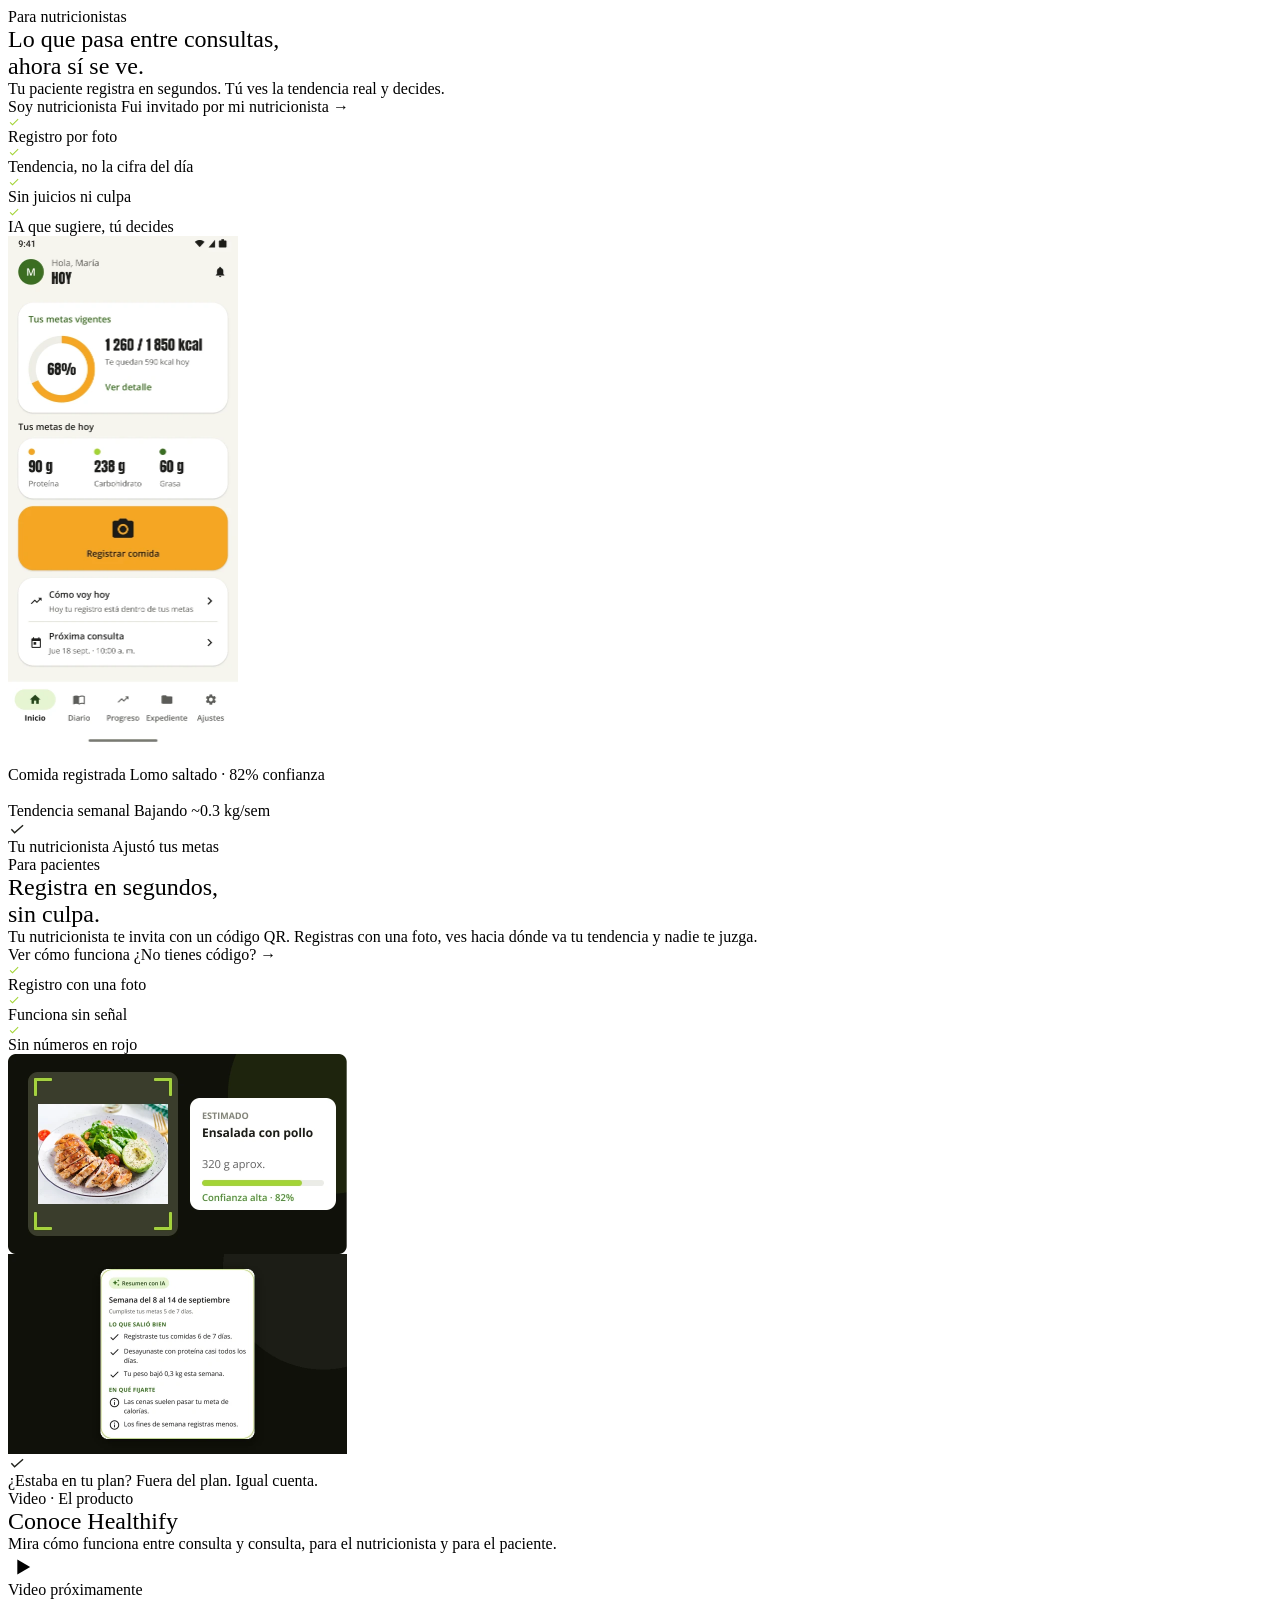
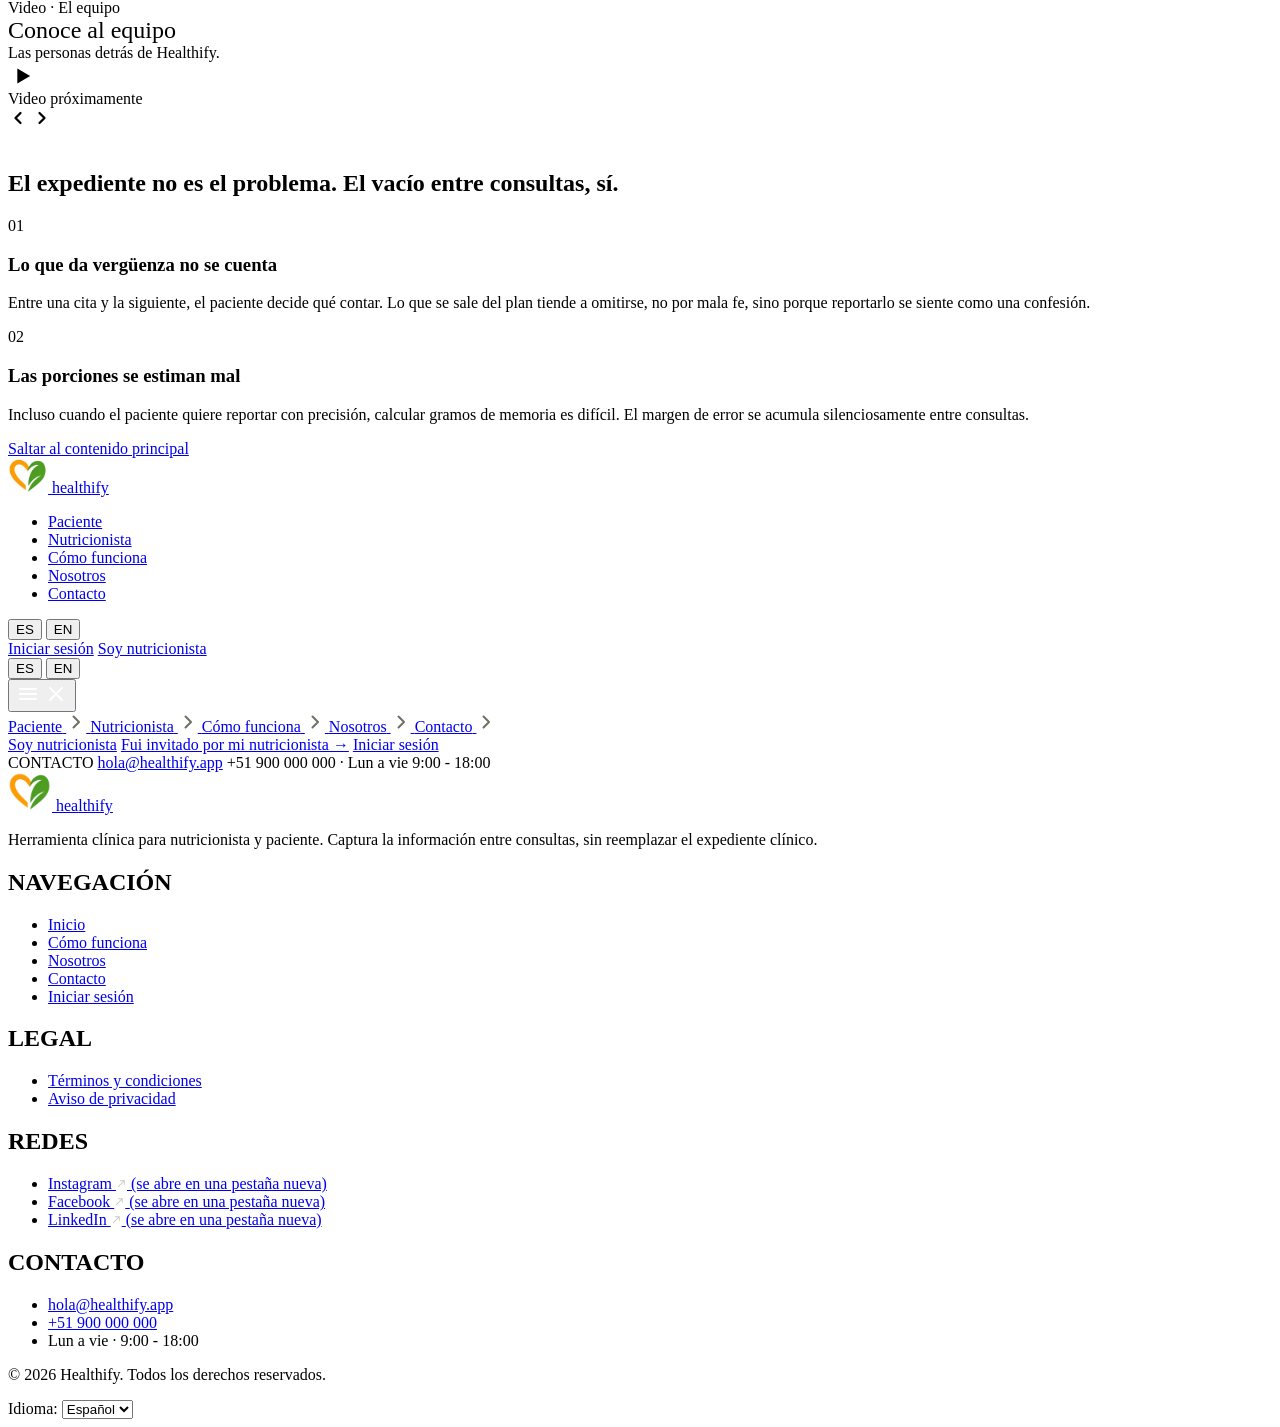
==== index.html @ 993b334b "Merge branch 'develop' into feature/home-hero-problem" ====
<section class="hero snap-section" data-carousel aria-roledescription="carousel" aria-label="Destacados" data-i18n-aria="hero_carousel_aria">
      <div class="hero__viewport">
        <div class="hero__track" aria-live="off">

        <div class="hero__slide is-active" role="group" aria-roledescription="slide" aria-label="1 / 4" data-i18n-aria="hero_slide1_aria">
          <div class="container hero__inner">

            <div class="hero__content">
              <span class="tag-pill" data-i18n="hero_tag">Para nutricionistas</span>
              <h1 class="hero__title" id="hero-title" data-i18n="hero_title" data-i18n-html>Lo que pasa entre consultas,<br class="br-lg"> ahora <span class="text-lime">sí se ve.</span></h1>
              <p class="hero__subtitle" data-i18n="hero_subtitle">Tu paciente registra en segundos. Tú ves la tendencia real y decides.</p>

              <div class="hero__actions">
                <a class="btn btn--primary btn--wide" href="contact.html?rol=nutricionista#formulario" data-i18n="nav_cta">Soy nutricionista</a>
                <a class="btn btn--text-light" href="#paciente" data-hero-go="1" data-i18n="nav_invited">Fui invitado por mi nutricionista →</a>
              </div>

              <ul class="hero__benefits" role="list">
                <li class="benefit">
                  <span class="benefit__icon"><img src="assets/icons/check.svg" alt="" width="12" height="12" /></span>
                  <span data-i18n="hero_benefit1">Registro por foto</span>
                </li>
                <li class="benefit">
                  <span class="benefit__icon"><img src="assets/icons/check.svg" alt="" width="12" height="12" /></span>
                  <span data-i18n="hero_benefit2">Tendencia, no la cifra del día</span>
                </li>
                <li class="benefit">
                  <span class="benefit__icon"><img src="assets/icons/check.svg" alt="" width="12" height="12" /></span>
                  <span data-i18n="hero_benefit3">Sin juicios ni culpa</span>
                </li>
                <li class="benefit">
                  <span class="benefit__icon"><img src="assets/icons/check.svg" alt="" width="12" height="12" /></span>
                  <span data-i18n="hero_benefit4">IA que sugiere, tú decides</span>
                </li>
              </ul>
            </div>

            <div class="hero__visual">
              <span class="circle hero__circle--lg" aria-hidden="true"></span>
              <span class="circle hero__circle--sm" aria-hidden="true"></span>

              <div class="phone">
                <img class="phone__screen" src="assets/images/hero-phone-screen.webp?v=2" width="230" height="512"
                     alt="Pantalla de inicio de la app Healthify con las metas del día, los macronutrientes, el botón para registrar comidas y la próxima consulta"
                     data-i18n-alt="hero_phone_alt" fetchpriority="high" />
              </div>

              <div class="float-card-slot float-card-slot--meal">
                <div class="float-card">
                  <span class="float-card__icon float-card__icon--green"><img src="assets/icons/camera.svg" alt="" width="18" height="18" /></span>
                  <span class="float-card__text">
                    <span class="float-card__label" data-i18n="hero_card1_label">Comida registrada</span>
                    <span class="float-card__value" data-i18n="hero_card1_value">Lomo saltado · 82% confianza</span>
                  </span>
                </div>
              </div>

              <div class="float-card-slot float-card-slot--trend">
                <div class="float-card">
                  <span class="float-card__icon float-card__icon--orange"><img src="assets/icons/trend.svg" alt="" width="18" height="18" /></span>
                  <span class="float-card__text">
                    <span class="float-card__label" data-i18n="hero_card2_label">Tendencia semanal</span>
                    <span class="float-card__value" data-i18n="hero_card2_value">Bajando ~0.3 kg/sem</span>
                  </span>
                </div>
              </div>

              <div class="float-card-slot float-card-slot--nutri">
                <div class="float-card">
                  <span class="float-card__icon float-card__icon--lime"><img src="assets/icons/check-dark.svg" alt="" width="18" height="18" /></span>
                  <span class="float-card__text">
                    <span class="float-card__label" data-i18n="hero_card3_label">Tu nutricionista</span>
                    <span class="float-card__value" data-i18n="hero_card3_value">Ajustó tus metas</span>
                  </span>
                </div>
              </div>
            </div>
          </div>
        </div>

        <div class="hero__slide" role="group" aria-roledescription="slide" aria-label="2 / 4" data-i18n-aria="hero_slide2_aria">
          <div class="container hero__inner">
            <div class="hero__content">
              <span class="tag-pill" data-i18n="hero2_tag">Para pacientes</span>
              <h2 class="hero__title" data-i18n="hero2_title" data-i18n-html>Registra en segundos,<br class="br-lg"> <span class="text-lime">sin culpa.</span></h2>
              <p class="hero__subtitle" data-i18n="hero2_subtitle">Tu nutricionista te invita con un código QR. Registras con una foto, ves hacia dónde va tu tendencia y nadie te juzga.</p>
              <div class="hero__actions">
                <a class="btn btn--primary btn--wide" href="#paciente" data-i18n="hero2_cta">Ver cómo funciona</a>
                <a class="btn btn--text-light" href="contact.html?rol=paciente#formulario" data-i18n="hero2_link">¿No tienes código? →</a>
              </div>
              <ul class="hero__benefits" role="list">
                <li class="benefit"><span class="benefit__icon"><img src="assets/icons/check.svg" alt="" width="12" height="12" /></span><span data-i18n="hero2_benefit1">Registro con una foto</span></li>
                <li class="benefit"><span class="benefit__icon"><img src="assets/icons/check.svg" alt="" width="12" height="12" /></span><span data-i18n="hero2_benefit2">Funciona sin señal</span></li>
                <li class="benefit"><span class="benefit__icon"><img src="assets/icons/check.svg" alt="" width="12" height="12" /></span><span data-i18n="hero2_benefit3">Sin números en rojo</span></li>
              </ul>
            </div>

            <div class="hero__visual hero__visual--patient" aria-hidden="true">
              <span class="circle hero__circle--lg"></span>
              <span class="circle hero__circle--sm hero__circle--lime"></span>
              <img class="hero__shot hero__shot--a" src="assets/images/feature-photo.webp" width="339" height="200" alt="" loading="lazy" />
              <img class="hero__shot hero__shot--b" src="assets/images/feature-week.webp" width="339" height="200" alt="" loading="lazy" />
              <div class="float-card-slot float-card-slot--offplan">
                <div class="float-card">
                  <span class="float-card__icon float-card__icon--lime"><img src="assets/icons/check-dark.svg" alt="" width="18" height="18" /></span>
                  <span class="float-card__text">
                    <span class="float-card__label" data-i18n="hero2_card_label">¿Estaba en tu plan?</span>
                    <span class="float-card__value" data-i18n="hero2_card_value">Fuera del plan. Igual cuenta.</span>
                  </span>
                </div>
              </div>
            </div>
          </div>
        </div>

        <div class="hero__slide hero__slide--video" role="group" aria-roledescription="slide" aria-label="3 / 4" data-i18n-aria="hero_slide3_aria">
          <div class="container hero__video-inner">
            <span class="tag-pill" data-i18n="hero3_tag">Video · El producto</span>
            <h2 class="hero__title hero__title--video" data-i18n="hero3_title">Conoce Healthify</h2>
            <p class="hero__subtitle" data-i18n="hero3_sub">Mira cómo funciona entre consulta y consulta, para el nutricionista y para el paciente.</p>
            <div class="hero__video" data-youtube-id="" data-video-title-key="hero3_title">
              <button class="hero__video-play" type="button" disabled>
                <span class="hero__video-icon"><svg viewBox="0 0 24 24" width="28" height="28" aria-hidden="true" focusable="false"><path d="M8 5.5v13l11-6.5z" fill="currentColor"/></svg></span>
                <span class="hero__video-label" data-i18n="video_soon">Video próximamente</span>
              </button>
            </div>
          </div>
        </div>

        <div class="hero__slide hero__slide--video" role="group" aria-roledescription="slide" aria-label="4 / 4" data-i18n-aria="hero_slide4_aria">
          <div class="container hero__video-inner">
            <span class="tag-pill" data-i18n="hero4_tag">Video · El equipo</span>
            <h2 class="hero__title hero__title--video" data-i18n="hero4_title">Conoce al equipo</h2>
            <p class="hero__subtitle" data-i18n="hero4_sub">Las personas detrás de Healthify.</p>
            <div class="hero__video" data-youtube-id="" data-video-title-key="hero4_title">
              <button class="hero__video-play" type="button" disabled>
                <span class="hero__video-icon"><svg viewBox="0 0 24 24" width="28" height="28" aria-hidden="true" focusable="false"><path d="M8 5.5v13l11-6.5z" fill="currentColor"/></svg></span>
                <span class="hero__video-label" data-i18n="video_soon">Video próximamente</span>
              </button>
            </div>
          </div>
        </div>

        </div>
      </div>

      <button class="hero__arrow hero__arrow--prev" type="button" aria-label="Diapositiva anterior" data-i18n-aria="hero_prev"><svg viewBox="0 0 16 16" width="20" height="20" aria-hidden="true" focusable="false"><path d="M10 4L6 8l4 4" fill="none" stroke="currentColor" stroke-width="1.8" stroke-linecap="round" stroke-linejoin="round"/></svg></button>
      <button class="hero__arrow hero__arrow--next" type="button" aria-label="Diapositiva siguiente" data-i18n-aria="hero_next"><svg viewBox="0 0 16 16" width="20" height="20" aria-hidden="true" focusable="false"><path d="M6 4l4 4-4 4" fill="none" stroke="currentColor" stroke-width="1.8" stroke-linecap="round" stroke-linejoin="round"/></svg></button>

      <div class="hero__dots" role="group" aria-label="Elegir diapositiva" data-i18n-aria="hero_dots_aria">
        <button class="hero__dot is-active" type="button" aria-current="true" aria-label="Para nutricionistas" data-i18n-aria="hero_dot1"></button>
        <button class="hero__dot" type="button" aria-label="Para pacientes" data-i18n-aria="hero_dot2"></button>
        <button class="hero__dot" type="button" aria-label="Video del producto" data-i18n-aria="hero_dot3"></button>
        <button class="hero__dot" type="button" aria-label="Video del equipo" data-i18n-aria="hero_dot4"></button>
      </div>
    </section>

    <section class="problem snap-section" aria-labelledby="problem-title">
      <div class="container">
        <h2 class="problem__title" id="problem-title">
          <span class="problem__title-muted" data-i18n="problem_title_a">El expediente no es el problema.</span>
          <span data-i18n="problem_title_b">El vacío entre consultas, sí.</span>
        </h2>

        <div class="problem__grid">
          <article class="problem-item">
            <span class="problem-item__number" aria-hidden="true">01</span>
            <div>
              <h3 data-i18n="problem1_title">Lo que da vergüenza no se cuenta</h3>
              <p data-i18n="problem1_desc">Entre una cita y la siguiente, el paciente decide qué contar. Lo que se sale del plan tiende a omitirse, no por mala fe, sino porque reportarlo se siente como una confesión.</p>
            </div>
          </article>
          <article class="problem-item problem-item--green">
            <span class="problem-item__number" aria-hidden="true">02</span>
            <div>
              <h3 data-i18n="problem2_title">Las porciones se estiman mal</h3>
              <p data-i18n="problem2_desc">Incluso cuando el paciente quiere reportar con precisión, calcular gramos de memoria es difícil. El margen de error se acumula silenciosamente entre consultas.</p>
            </div>
          </article>
        </div>
      </div>
    </section>
<!DOCTYPE html>
<html lang="es-419">
<head>
  <meta charset="UTF-8" />
  <meta name="viewport" content="width=device-width, initial-scale=1.0" />

  <title data-i18n="meta_title_home">Healthify: lo que pasa entre consultas, ahora sí se ve</title>
  <meta name="description" content="Healthify es la herramienta clínica que conecta al nutricionista con su paciente entre consultas: registro por foto, tendencias en lugar de cifras sueltas y decisiones siempre en manos del profesional." />
  <meta name="keywords" content="Healthify, nutricionista, paciente, seguimiento nutricional, registro de comidas, registro por foto, autopesaje, expediente clínico, nutrición" />
  <meta name="author" content="Healthify Team" />
  <meta name="robots" content="index, follow" />
  <meta name="theme-color" content="#101109" />

  <meta property="og:title" content="Healthify: lo que pasa entre consultas, ahora sí se ve" />
  <meta property="og:description" content="Healthify es la herramienta clínica que conecta al nutricionista con su paciente entre consultas: registro por foto, tendencias en lugar de cifras sueltas y decisiones siempre en manos del profesional." />
  <meta property="og:type" content="website" />
  <meta property="og:locale" content="es_419" />
  <meta property="og:locale:alternate" content="en_US" />
  <meta property="og:image" content="assets/images/og-image.jpg" />

  <meta name="twitter:card" content="summary_large_image" />
  <meta name="twitter:title" content="Healthify: lo que pasa entre consultas, ahora sí se ve" />
  <meta name="twitter:description" content="Healthify es la herramienta clínica que conecta al nutricionista con su paciente entre consultas: registro por foto, tendencias en lugar de cifras sueltas y decisiones siempre en manos del profesional." />

  <link rel="icon" type="image/png" href="assets/images/favicon.png" />
  <link rel="preconnect" href="https://fonts.googleapis.com" />
  <link rel="preconnect" href="https://fonts.gstatic.com" crossorigin />
  <link rel="stylesheet" href="css/styles.css" />
</head>
<body class="page-home snap-page">

  <a class="skip-link" href="#main-content" data-i18n="skip_link">Saltar al contenido principal</a>

  <header class="site-header" role="banner">
    <nav class="navbar" aria-label="Navegación principal" data-i18n-aria="nav_main_aria">
      <div class="navbar__inner">
        <a class="brand" href="index.html" aria-label="Healthify, ir al inicio" data-i18n-aria="nav_home_aria">
          <img class="brand__logo" src="assets/images/logo.webp" alt="" width="40" height="35" />
          <span aria-hidden="true">health<span class="brand__accent">ify</span></span>
        </a>

        <div class="navbar__right">
          <ul class="navbar__links" role="list">
            <li><a href="index.html#paciente" data-i18n="nav_patient">Paciente</a></li>
            <li><a href="index.html#nutricionista" data-i18n="nav_nutritionist">Nutricionista</a></li>
            <li><a href="index.html#como-funciona" data-i18n="nav_how">Cómo funciona</a></li>
            <li><a href="about-us.html" data-i18n="nav_about">Nosotros</a></li>
            <li><a href="contact.html" data-i18n="nav_contact">Contacto</a></li>
          </ul>
          <div class="lang-switch" role="group" aria-label="Idioma" data-i18n-aria="lang_switch_aria">
            <button class="lang-switch__opt" type="button" data-lang="es" lang="es" aria-pressed="true" aria-label="Español">ES</button>
            <button class="lang-switch__opt" type="button" data-lang="en" lang="en" aria-pressed="false" aria-label="English">EN</button>
          </div>
          <!-- TODO: replace href with the app login URL -->
          <a class="navbar__login" href="#iniciar-sesion" data-i18n="nav_login">Iniciar sesión</a>
          <a class="btn btn--primary btn--wide" href="contact.html?rol=nutricionista#formulario" data-i18n="nav_cta">Soy nutricionista</a>
        </div>

        <div class="lang-switch lang-switch--compact" role="group" aria-label="Idioma" data-i18n-aria="lang_switch_aria">
          <button class="lang-switch__opt" type="button" data-lang="es" lang="es" aria-pressed="true" aria-label="Español">ES</button>
          <button class="lang-switch__opt" type="button" data-lang="en" lang="en" aria-pressed="false" aria-label="English">EN</button>
        </div>

        <button class="navbar__toggle" type="button" aria-expanded="false" aria-controls="mobileMenu"
                aria-label="Abrir menú">
          <img class="icon-menu" src="assets/icons/menu.svg" alt="" width="24" height="24" />
          <img class="icon-close" src="assets/icons/close.svg" alt="" width="24" height="24" />
        </button>
      </div>
    </nav>

    <div class="mobile-menu" id="mobileMenu" aria-label="Menú de navegación" data-i18n-aria="menu_aria">
      <nav class="mobile-menu__nav">
        <a class="mobile-menu__link" href="index.html#paciente">
          <span data-i18n="nav_patient">Paciente</span>
          <img src="assets/icons/chevron-right.svg" alt="" width="20" height="20" />
        </a>
        <a class="mobile-menu__link" href="index.html#nutricionista">
          <span data-i18n="nav_nutritionist">Nutricionista</span>
          <img src="assets/icons/chevron-right.svg" alt="" width="20" height="20" />
        </a>
        <a class="mobile-menu__link" href="index.html#como-funciona">
          <span data-i18n="nav_how">Cómo funciona</span>
          <img src="assets/icons/chevron-right.svg" alt="" width="20" height="20" />
        </a>
        <a class="mobile-menu__link" href="about-us.html">
          <span data-i18n="nav_about">Nosotros</span>
          <img src="assets/icons/chevron-right.svg" alt="" width="20" height="20" />
        </a>
        <a class="mobile-menu__link" href="contact.html">
          <span data-i18n="nav_contact">Contacto</span>
          <img src="assets/icons/chevron-right.svg" alt="" width="20" height="20" />
        </a>
      </nav>

      <div class="mobile-menu__ctas">
        <a class="btn btn--primary btn--block" href="contact.html?rol=nutricionista#formulario" data-i18n="nav_cta">Soy nutricionista</a>
        <a class="btn btn--outline-light btn--block" href="index.html#paciente" data-i18n="nav_invited">Fui invitado por mi nutricionista →</a>
        <a class="btn btn--outline-light btn--block" href="#iniciar-sesion" data-i18n="nav_login">Iniciar sesión</a>
      </div>

      <div class="mobile-menu__spacer"></div>

      <div class="mobile-menu__contact">
        <span class="mobile-menu__contact-label" data-i18n="menu_contact">CONTACTO</span>
        <a class="mobile-menu__contact-email" href="mailto:hola@healthify.app">hola@healthify.app</a>
        <span class="mobile-menu__contact-meta" data-i18n="menu_contact_meta">+51 900 000 000 · Lun a vie 9:00 - 18:00</span>
      </div>
    </div>
  </header>

  <main id="main-content">


  <footer class="footer" role="contentinfo">
    <div class="container">
      <div class="footer__main">

        <div class="footer__brand">
          <a class="brand" href="index.html" aria-label="Healthify, ir al inicio" data-i18n-aria="nav_home_aria">
            <img class="brand__logo" src="assets/images/logo.webp" alt="" width="44" height="39" />
            <span aria-hidden="true">health<span class="brand__accent">ify</span></span>
          </a>
          <p class="footer__tagline" data-i18n="footer_tagline">Herramienta clínica para nutricionista y paciente. Captura la información entre consultas, sin reemplazar el expediente clínico.</p>
        </div>

        <nav class="footer__col" aria-labelledby="footer-nav-title">
          <h2 id="footer-nav-title" data-i18n="footer_nav">NAVEGACIÓN</h2>
          <ul role="list">
            <li><a href="index.html" data-i18n="footer_home">Inicio</a></li>
            <li><a href="index.html#como-funciona" data-i18n="nav_how">Cómo funciona</a></li>
            <li><a href="about-us.html" data-i18n="nav_about">Nosotros</a></li>
            <li><a href="contact.html" data-i18n="nav_contact">Contacto</a></li>
            <li><a href="#iniciar-sesion" data-i18n="nav_login">Iniciar sesión</a></li>
          </ul>
        </nav>

        <nav class="footer__col" aria-labelledby="footer-legal-title">
          <h2 id="footer-legal-title" data-i18n="footer_legal">LEGAL</h2>
          <ul role="list">
            <li><a href="terms.html" data-i18n="footer_terms">Términos y condiciones</a></li>
            <li><a href="terms.html#privacidad" data-i18n="footer_privacy">Aviso de privacidad</a></li>
          </ul>
        </nav>

        <div class="footer__col">
          <h2 id="footer-social-title" data-i18n="footer_social">REDES</h2>
          <ul role="list" aria-labelledby="footer-social-title">
            <li>
              <a href="https://www.instagram.com/" target="_blank" rel="noopener noreferrer">
                Instagram <img src="assets/icons/external.svg" alt="" width="11" height="11" />
                <span class="sr-only" data-i18n="new_tab">(se abre en una pestaña nueva)</span>
              </a>
            </li>
            <li>
              <a href="https://www.facebook.com/" target="_blank" rel="noopener noreferrer">
                Facebook <img src="assets/icons/external.svg" alt="" width="11" height="11" />
                <span class="sr-only" data-i18n="new_tab">(se abre en una pestaña nueva)</span>
              </a>
            </li>
            <li>
              <a href="https://www.linkedin.com/" target="_blank" rel="noopener noreferrer">
                LinkedIn <img src="assets/icons/external.svg" alt="" width="11" height="11" />
                <span class="sr-only" data-i18n="new_tab">(se abre en una pestaña nueva)</span>
              </a>
            </li>
          </ul>
        </div>

        <div class="footer__col">
          <h2 id="footer-contact-title" data-i18n="footer_contact">CONTACTO</h2>
          <ul role="list" aria-labelledby="footer-contact-title">
            <li><a href="mailto:hola@healthify.app">hola@healthify.app</a></li>
            <li><a href="tel:+51900000000">+51 900 000 000</a></li>
            <li class="is-muted" data-i18n="footer_hours">Lun a vie · 9:00 - 18:00</li>
          </ul>
        </div>

      </div>

      <div class="footer__bottom">
        <p class="footer__copy" data-i18n="footer_copy">© 2026 Healthify. Todos los derechos reservados.</p>
        <label class="lang-picker">
          <span data-i18n="footer_lang">Idioma:</span>
          <select class="lang-select" aria-label="Seleccionar idioma" data-i18n-aria="lang_select_aria">
            <option value="es" lang="es">Español</option>
            <option value="en" lang="en">English</option>
          </select>
        </label>
      </div>
    </div>
  </footer>

  <script src="js/i18n.js"></script>
  <script src="js/main.js"></script>
</body>
</html>
---- css/styles.css ----
.hero {
@import url('https://fonts.googleapis.com/css2?family=Anton&family=Open+Sans:wght@400;600;700&display=swap');

:root {
  --color-ink:          #101109;
  --color-ink-2:        #1a1b16;
  --color-ink-3:        #21221c;
  --color-heading:      #1c1c1a;
  --color-lime:         #a3d437;
  --color-green:        #3b6e23;
  --color-orange:       #f5a623;
  --color-orange-hover: #ffb73d;
  --color-orange-text:  #b46e0a;
  --color-cream:        #f6f4ee;
  --color-white:        #ffffff;
  --color-soft-orange:  #fff4e0;
  --color-border:       #d6d7c7;
  --color-border-card:  #efede6;
  --color-border-dark:  #34362a;
  --color-text:         #5c5c57;
  --color-text-2:       #6e6e68;
  --color-muted:        #9c9e8b;
  --color-light:        #c7c8b8;
  --color-lighter:      #d6d7c7;
  --color-error:        #c2410c;

  --lime-10: rgba(163, 212, 55, .10);
  --lime-12: rgba(163, 212, 55, .12);
  --lime-14: rgba(163, 212, 55, .14);
  --lime-18: rgba(163, 212, 55, .18);
  --lime-20: rgba(163, 212, 55, .20);
  --orange-14: rgba(245, 166, 35, .14);
  --orange-16: rgba(245, 166, 35, .16);
  --orange-18: rgba(245, 166, 35, .18);
  --green-14: rgba(59, 110, 35, .14);

  --font-heading: 'Anton', 'Impact', 'Arial Narrow', sans-serif;
  --font-body:    'Open Sans', system-ui, -apple-system, 'Segoe UI', sans-serif;

  --container:  1200px;
  --gutter:     24px;
  --nav-height: 76px;
  --radius-sm:  4px;
  --radius:     8px;
  --radius-md:  12px;
  --radius-lg:  16px;
  --transition: .25s ease;
}

*, *::before, *::after { box-sizing: border-box; margin: 0; padding: 0; }

html {
  scroll-behavior: smooth;
  scroll-padding-top: calc(var(--nav-height) + 16px);
  -webkit-text-size-adjust: 100%;
}

body {
  font-family: var(--font-body);
  font-size: 16px;
  line-height: 1.5;
  color: var(--color-heading);
  background: var(--color-cream);
  overflow-x: hidden;
  -webkit-font-smoothing: antialiased;
}

body.menu-open { overflow: hidden; }

img, svg { display: block; max-width: 100%; }
a { color: inherit; text-decoration: none; }
ul, ol { list-style: none; }
button, input, select, textarea { font: inherit; color: inherit; }
button { cursor: pointer; border: none; background: none; }

h1, h2, h3, h4 {
  font-family: var(--font-heading);
  font-weight: 400;
  line-height: normal;
}

.container {
  width: 100%;
  max-width: calc(var(--container) + var(--gutter) * 2);
  margin: 0 auto;
  padding: 0 var(--gutter);
}

.text-lime { color: var(--color-lime); }

.eyebrow {
  display: block;
  font-family: var(--font-body);
.page-hero {
  position: relative;
  overflow: hidden;
  background: var(--color-ink);
}

.hero__inner {
  position: relative;
  min-height: 620px;
  padding-top: 92px;
  padding-bottom: 80px;
}

.hero__content { position: relative; z-index: 2; max-width: 690px; }

.tag-pill {
  display: inline-flex;
  align-items: center;
  gap: 8px;
  padding: 6px 14px 6px 12px;
  border-radius: 20px;
  background: var(--lime-14);
  font-size: 12.5px;
  font-weight: 700;
  line-height: normal;
  color: var(--color-lime);
}
.tag-pill::before {
  content: '';
  width: 8px;
  height: 8px;
  border-radius: 50%;
  background: var(--color-lime);
}

.hero__title {
  margin-top: 15px;
  font-size: clamp(44px, 4.03vw, 58px);
  line-height: 1.1;
  color: var(--color-white);
}

.hero__subtitle {
  max-width: 520px;
  margin-top: 39px;
  font-size: 19px;
  line-height: 1.5;
  color: var(--color-lighter);
}

.hero__actions {
  display: flex;
  align-items: center;
  gap: 28px;
  margin-top: 33px;
}

.hero__benefits {
  display: flex;
  flex-wrap: wrap;
  gap: 12px 20px;
  margin-top: 30px;
}

.benefit {
  display: flex;
  align-items: center;
  gap: 8px;
  font-size: 13px;
  font-weight: 600;
  line-height: normal;
  color: var(--color-lighter);
}
.benefit__icon {
  display: flex;
  align-items: center;
  justify-content: center;
  width: 18px;
  height: 18px;
  border-radius: 50%;
  background: var(--lime-20);
}

.hero__visual {
  position: absolute;
  top: 40px;
  right: calc(var(--gutter) - 40px);
  width: 520px;
  height: 540px;
  transform-origin: top right;
}

.circle {
  position: absolute;
  border-radius: 50%;
}
.hero__circle--lg { left: 20px;  top: 40px;  width: 460px; height: 460px; background: var(--lime-10); }
.hero__circle--sm { left: 350px; top: 380px; width: 150px; height: 150px; background: rgba(245, 166, 35, .85); }

.phone {
  position: absolute;
  left: 100px;
  top: 8px;
  width: 246.4px;
  height: 528px;
  padding: 4px;
  border: 2px solid #3c3e34;
  border-radius: 34px;
  background: var(--color-ink-2);
  box-shadow: 0 24px 48px rgba(0, 0, 0, .45);
  transform-origin: 0 0;
}
.phone__screen {
  width: 230.4px;
  height: 512px;
  border-radius: 26px;
  object-fit: cover;
}

.float-card-slot {
  position: absolute;
  display: flex;
  align-items: center;
  justify-content: center;
}
.float-card-slot--meal  { left: 35px;  top: 141px; width: 274px; height: 73px; }
.float-card-slot--trend { left: 306px; top: 210px; width: 214px; height: 69px; }
.float-card-slot--nutri { left: 7px;   top: 380px; width: 229px; height: 66px; }

.float-card {
  display: flex;
  align-items: center;
  gap: 10px;
  padding: 10px 16px 10px 12px;
  border-radius: var(--radius-lg);
  background: var(--color-white);
  box-shadow: 0 10px 24px rgba(0, 0, 0, .35);
  white-space: nowrap;
  transform: rotate(var(--rot, 0deg));
}
.float-card-slot--meal  .float-card { --rot: -4deg; }
.float-card-slot--trend .float-card { --rot: 4deg; }
.float-card-slot--nutri .float-card { --rot: 3deg; }

.float-card__icon {
  display: flex;
  align-items: center;
  justify-content: center;
  width: 34px;
  height: 34px;
  border-radius: 50%;
}
.float-card__icon img { width: 18px; height: 18px; }
.float-card__icon--green  { background: var(--color-green); }
.float-card__icon--orange { background: var(--color-orange); }
.float-card__icon--lime   { background: var(--color-lime); }

.float-card__text { display: flex; flex-direction: column; gap: 1px; line-height: normal; }
.float-card__label { font-size: 11px; font-weight: 600; color: var(--color-text-2); }
.float-card__value { font-size: 13.5px; font-weight: 700; color: var(--color-ink-3); }

.hero { display: flex; flex-direction: column; }
.hero__viewport { position: relative; display: flex; flex: 1; overflow: hidden; }
.hero__track {
  display: flex;
  width: 100%;
  transition: transform .7s cubic-bezier(.65, 0, .35, 1);
  will-change: transform;
}
.hero__slide { display: flex; flex: 0 0 100%; align-items: center; min-width: 0; }
.hero__slide > .container { width: 100%; }

.hero__inner {
  display: flex;
  align-items: center;
  min-height: 600px;
  padding-top: 56px;
  padding-bottom: 88px;
}
.hero__visual { top: calc(50% - 286px); }

.hero__circle--lime { background: rgba(163, 212, 55, .85); }
.hero__shot {
  position: absolute;
  height: auto;
  border: 6px solid var(--color-white);
  border-radius: var(--radius-md);
  box-shadow: 0 24px 48px rgba(0, 0, 0, .45);
}
.hero__shot--a { left: 20px;  top: 80px;  width: 400px; transform: rotate(-4deg); }
.hero__shot--b { left: 110px; top: 300px; width: 380px; transform: rotate(3deg); }
.float-card-slot--offplan { left: 250px; top: 18px; width: 290px; height: 70px; }
.float-card-slot--offplan .float-card { --rot: 4deg; }

.hero__video-inner {
  display: flex;
  flex-direction: column;
  align-items: center;
  padding-top: 48px;
  padding-bottom: 96px;
  text-align: center;
}
.hero__title--video { font-size: clamp(40px, 3.6vw, 52px); }
.hero__video-inner .hero__subtitle { max-width: 620px; margin-top: 14px; }
.hero__video {
  position: relative;
  width: min(100%, 840px, calc((100vh - var(--nav-height) - 340px) * 16 / 9));
  min-width: min(100%, 480px);
  aspect-ratio: 16 / 9;
  margin-top: 28px;
  overflow: hidden;
  border: 1px solid var(--color-border-dark);
  border-radius: var(--radius-lg);
  background: radial-gradient(circle at 50% 45%, rgba(163, 212, 55, .14), transparent 60%), #181911;
}
.hero__video iframe { display: block; width: 100%; height: 100%; border: 0; }
.hero__video-play {
  display: flex;
  flex-direction: column;
  align-items: center;
  justify-content: center;
  gap: 14px;
  width: 100%;
  height: 100%;
  color: var(--color-light);
}
.hero__video-play:disabled { cursor: default; }
.hero__video-icon {
  display: grid;
  place-items: center;
  width: 72px;
  height: 72px;
  border-radius: 50%;
  background: var(--color-lime);
  color: var(--color-ink);
  transition: transform var(--transition);
}
.hero__video-play:not(:disabled):hover .hero__video-icon { transform: scale(1.06); }
.hero__video-label { font-size: 14px; font-weight: 700; }

.hero__arrow {
  position: absolute;
  top: 50%;
  z-index: 3;
  display: grid;
  place-items: center;
  width: 48px;
  height: 48px;
  border: 1px solid rgba(255, 255, 255, .2);
  border-radius: 50%;
  background: rgba(255, 255, 255, .06);
  color: var(--color-white);
  transform: translateY(-50%);
  transition: background var(--transition), color var(--transition), border-color var(--transition);
}
.hero__arrow:hover { border-color: var(--color-lime); background: var(--color-lime); color: var(--color-ink); }
.hero__arrow--prev { left: max(16px, calc((100% - 1440px) / 2 + 24px)); }
.hero__arrow--next { right: max(16px, calc((100% - 1440px) / 2 + 24px)); }

.hero__dots {
  position: absolute;
  left: 50%;
  bottom: 32px;
  z-index: 3;
  display: flex;
  gap: 12px;
  transform: translateX(-50%);
}
.hero__dot {
  position: relative;
  width: 10px;
  height: 10px;
  border-radius: 5px;
  background: rgba(163, 212, 55, .35);
  transition: width var(--transition), background var(--transition);
}
.hero__dot::before { content: ''; position: absolute; inset: -8px; }
.hero__dot:hover { background: rgba(163, 212, 55, .6); }
.hero__dot.is-active { width: 28px; background: var(--color-lime); }

.problem { background: var(--color-cream); padding: 96px 0; }

.problem__title {
  font-size: clamp(44px, 6.4vw, 92px);
  line-height: 1.13;
  color: var(--color-heading);
}
.problem__title span { display: block; }
.problem__title-muted { opacity: .3; }

.problem__grid {
  display: grid;
  grid-template-columns: repeat(2, minmax(0, 1fr));
  gap: 64px;
  margin-top: 48px;
  padding-top: 48px;
  border-top: 1px solid rgba(156, 158, 139, .5);
}

.problem-item { display: flex; align-items: flex-start; gap: 24px; }
.problem-item__number {
  flex-shrink: 0;
  font-family: var(--font-heading);
  font-size: 56px;
  line-height: 1.05;
  color: var(--color-orange);
}
.problem-item--green .problem-item__number { color: var(--color-green); }
.problem-item h3 {
  font-size: 24px;
  line-height: 1.25;
  color: var(--color-heading);
}
.problem-item p {
  margin-top: 8px;
  font-size: 15px;
  line-height: 23px;
  color: var(--color-text);
}

@media (min-width: 769px) and (max-width: 1100px) {
  .hero__inner { display: block; }
}
@media (max-width: 1100px) {
  .hero__track { align-items: flex-start; }
  .hero__viewport { flex: none; transition: height .45s ease; }
  .hero__slide { align-items: flex-start; }
  .hero__arrow { display: none; }
  .hero__dots { bottom: 24px; }
}
@media (max-width: 768px) {
  .hero__inner { padding-bottom: 64px; }
  .hero__visual--patient { height: 360px; }
  .hero__shot { border-width: 4px; }
  .hero__shot--a { left: 0;    top: 56px;  width: 280px; }
  .hero__shot--b { left: 64px; top: 200px; width: 270px; }
  .float-card-slot--offplan { left: 96px; top: 0; width: 250px; height: 60px; }
  .hero__video-inner { padding-top: 28px; padding-bottom: 72px; }
  .hero__title--video { font-size: 40px; }
  .hero__video { width: 100%; min-width: 0; }
  .hero__video-icon { width: 56px; height: 56px; }
.page-hero .container { position: relative; }

.page-hero__title {
  margin-top: 14px;
  font-size: 64px;
  line-height: 1.1;
  color: var(--color-white);
}
.page-hero__lead {
  margin-top: 36px;
  font-size: 18px;
  line-height: 1.5;
  color: var(--color-lighter);
}

.about-hero .container { min-height: 500px; padding-top: 110px; padding-bottom: 64px; }
.about-hero .page-hero__lead { max-width: 640px; }
.about-hero__visual {
  position: absolute;
  top: 40px;
  right: calc(var(--gutter) - 50px);
  width: 470px;
  height: 420px;
}
.about-hero__circle--lg { left: 0; top: 0; width: 420px; height: 420px; background: var(--lime-12); }
.about-hero__circle--sm { left: 310px; top: 260px; width: 160px; height: 160px; background: rgba(245, 166, 35, .9); }
.about-hero__logo {
  position: absolute;
  left: 100px;
  top: 114px;
  width: 220px;
  height: 193px;
  object-fit: contain;
}

.story { background: var(--color-cream); padding: 96px 0; }
.story__inner { max-width: 1088px; text-align: center; }
.story__title {
  margin-top: 24px;
  font-size: clamp(44px, 5.6vw, 80px);
  line-height: 1.12;
  color: var(--color-heading);
}
.text-green { color: var(--color-green); }
.story__text {
  display: grid;
  grid-template-columns: repeat(2, minmax(0, 1fr));
  gap: 56px;
  margin-top: 40px;
  text-align: left;
}
.story__text p {
  font-size: 17px;
  line-height: 27px;
  color: var(--color-text);
}

.purpose { background: var(--color-cream); padding: 80px 0 80px; overflow-x: clip; }
.purpose__title {
  margin-top: 10px;
  font-size: 42px;
  line-height: 1.2;
  color: var(--color-heading);
}
.purpose__subtitle {
  margin-top: 8px;
  font-size: 17px;
  line-height: normal;
  color: var(--color-text);
}

.purpose__items { margin-top: 58px; }

.purpose-item {
  display: grid;
  align-items: start;
}
.purpose-item--mission { grid-template-columns: 260px minmax(0, 440px); column-gap: 50px; }
.purpose-item--vision {
  grid-template-columns: minmax(0, 1fr) 260px;
  column-gap: 90px;
  margin-top: 20px;
}
.purpose-item--vision .purpose-item__text { justify-self: end; max-width: 460px; text-align: right; }

.purpose-item__text { padding-top: 30px; }
.purpose-item__label {
  display: block;
  font-size: 13px;
  font-weight: 700;
  letter-spacing: .12em;
  line-height: normal;
  color: var(--color-green);
}
.eyebrow--lime { color: var(--color-lime); }

.sr-only {
  position: absolute;
  width: 1px;
  height: 1px;
  padding: 0;
  margin: -1px;
  overflow: hidden;
  clip: rect(0, 0, 0, 0);
  white-space: nowrap;
  border: 0;
}

.icon { flex-shrink: 0; }

.btn {
  display: inline-flex;
  align-items: center;
  justify-content: center;
  gap: 8px;
  height: 48px;
  padding: 0 24px;
  border: 1px solid transparent;
  border-radius: var(--radius-sm);
  font-family: var(--font-body);
  font-size: 14px;
  font-weight: 700;
  line-height: normal;
  white-space: nowrap;
  transition: background var(--transition), border-color var(--transition), color var(--transition), transform var(--transition);
}
.btn:active { transform: translateY(1px); }

.btn--primary { background: var(--color-orange); color: var(--color-ink); }
.btn--primary:hover { background: var(--color-orange-hover); }

.btn--wide { min-width: 195px; }

.btn--outline-light {
  border-color: rgba(255, 255, 255, .35);
  color: var(--color-white);
}
.btn--outline-light:hover { background: rgba(255, 255, 255, .06); border-color: rgba(255, 255, 255, .6); }

.btn--text-light {
  height: auto;
  padding: 0;
  color: var(--color-white);
}
.btn--text-light:hover { color: var(--color-lime); }

.btn--block {
  width: 100%;
  height: 52px;
  padding: 0 20px;
  font-size: 15px;
}

.btn--sm {
  height: auto;
  padding: 10px 16px 10px 18px;
}

.site-header {
  position: sticky;
  top: 0;
  z-index: 1000;
  background: var(--color-ink);
}

.navbar__inner {
  display: flex;
  align-items: center;
  justify-content: space-between;
  height: var(--nav-height);
  padding: 0 max(var(--gutter), calc((100% - 1200px) / 2 - 55px)) 0 max(var(--gutter), calc((100% - 1200px) / 2));
}

.brand {
  display: inline-flex;
  align-items: center;
  gap: 10px;
  font-family: var(--font-heading);
  font-size: 22px;
  line-height: normal;
  color: var(--color-white);
}
.brand__logo { width: 40px; height: 35px; object-fit: contain; }
.brand__accent { color: var(--color-lime); }

.navbar__right {
  display: flex;
  align-items: center;
  gap: 32px;
}

.navbar__links {
  display: flex;
  align-items: center;
  gap: 36px;
}

.navbar__links a {
  position: relative;
  display: block;
  font-size: 13px;
  font-weight: 700;
  line-height: 18px;
  color: var(--color-white);
  transition: color var(--transition);
}
.navbar__links a:hover { color: var(--color-lime); }
.navbar__links a.active::after {
  content: '';
  position: absolute;
  left: 0;
  right: 0;
  bottom: -9px;
  height: 3px;
  background: var(--color-lime);
}

.lang-switch {
  display: inline-flex;
  flex-shrink: 0;
  padding: 2px;
  border: 1px solid rgba(255, 255, 255, .25);
  border-radius: 16px;
  background: rgba(255, 255, 255, .06);
}
.lang-switch__opt {
  display: grid;
  place-items: center;
  width: 36px;
  height: 28px;
  border-radius: 14px;
  font-size: 12px;
  font-weight: 700;
  line-height: 1;
  color: rgba(255, 255, 255, .7);
  transition: background var(--transition), color var(--transition);
}
.lang-switch__opt:hover { color: var(--color-white); }
.lang-switch__opt[aria-pressed="true"] { background: var(--color-lime); color: var(--color-ink); }
.lang-switch--compact { display: none; margin-left: auto; margin-right: 8px; }

.navbar__toggle {
  display: none;
  color: var(--color-orange-text);
}
.purpose-item--vision .purpose-item__label { color: var(--color-green); }
.purpose-item__text h3 {
  margin-top: 8px;
  font-size: 36px;
  line-height: 1.15;
  color: var(--color-heading);
}
.purpose-item__text p {
  max-width: 420px;
  margin-top: 10px;
  font-size: 16px;
  line-height: 1.6;
  color: var(--color-text);
}
.purpose-item--vision .purpose-item__text p { margin-left: auto; }

.orbit {
  position: relative;
  width: 260px;
  height: 260px;
}
.orbit__halo { inset: 0; }
.orbit__core { left: 50px; top: 50px; width: 160px; height: 160px; }
.orbit__icon { position: absolute; left: 94px; top: 94px; width: 72px; height: 72px; }
.orbit__sat  { left: 200px; top: 14px; width: 48px; height: 48px; }
.orbit__dot  { width: 30px; height: 30px; background: var(--color-ink); }
.orbit__path { position: absolute; width: 72px; height: 48px; }

.orbit--mission .orbit__halo { background: var(--orange-18); }
.orbit--mission .orbit__core { background: var(--color-orange); }
.orbit--mission .orbit__sat  { background: var(--color-lime); }
.orbit--mission .orbit__dot  { left: -56px; top: 197px; }
.orbit--mission .orbit__path { left: -42px; top: 166px; }

.orbit--vision .orbit__halo { background: var(--lime-18); }
.orbit--vision .orbit__core { background: var(--color-lime); }
.orbit--vision .orbit__sat  { background: var(--color-orange); }
.orbit--vision .orbit__dot  { left: -6px; top: 200px; }
.orbit--vision .orbit__path { left: 239px; top: 73px; }
.orbit--vision .orbit__end  { left: 296px; top: 70px; width: 20px; height: 20px; background: var(--color-green); }

.purpose-item__illus-mobile { display: none; width: 150px; height: 150px; }

.values { background: var(--color-ink); padding: 96px 0 90px; }
.values .section-heading { color: var(--color-white); line-height: 1.5; }
.values .section-lead { margin-top: 3px; line-height: normal; color: var(--color-light); }

.values__grid {
  display: grid;
  grid-template-columns: repeat(3, minmax(0, 1fr));
  gap: 36px;
  margin-top: 69px;
}
.value {
  padding-top: 29px;
  border-top: 1px solid var(--color-border-dark);
}
.value__number {
  display: block;
  font-family: var(--font-heading);
  font-size: 44px;
  line-height: normal;
  color: var(--color-orange);
}
.value h3 {
  margin-top: 4px;
  font-size: 22px;
  color: var(--color-lime);
}
.value p {
  max-width: 340px;
  margin-top: 13px;
  font-size: 15px;
  line-height: 1.6;
  color: var(--color-lighter);
}

.team { background: var(--color-cream); padding: 96px 0; }
.team__layout {
  display: grid;
  grid-template-columns: minmax(0, 480px) minmax(0, 620px);
  justify-content: space-between;
  align-items: center;
  gap: 40px 60px;
}
.team__title {
  margin-top: 18px;
  font-size: clamp(44px, 4.5vw, 64px);
  line-height: 1.12;
  color: var(--color-heading);
}
.team__lead {
  margin-top: 18px;
  font-size: 18px;
  line-height: 27px;
  color: var(--color-text);
}
.member-row {
  display: flex;
  align-items: center;
  gap: 20px;
  padding: 20px 0;
  border-bottom: 1px solid var(--color-border-card);
}
.member-row:first-child { border-top: 1px solid var(--color-border-card); }
.member-row__avatar {
  display: grid;
  place-items: center;
  width: 64px;
  height: 64px;
  flex-shrink: 0;
  border-radius: 50%;
  font-family: var(--font-heading);
  font-size: 22px;
  line-height: 1;
}
.member-row__avatar--green  { background: var(--color-green);  color: var(--color-white); }
.member-row__avatar--orange { background: var(--color-orange); color: var(--color-ink); }
.member-row__avatar--ink    { background: var(--color-ink);    color: var(--color-lime); }
.member-row__avatar--lime   { background: var(--color-lime);   color: var(--color-ink); }
.member-row__info { display: flex; flex: 1; align-items: center; justify-content: space-between; gap: 4px 16px; flex-wrap: wrap; }
.member-row h3 { font-size: 28px; line-height: 1.2; color: var(--color-heading); }
.member-row p { font-size: 14px; color: var(--color-muted); }

.contact-hero .container {
  display: grid;
  grid-template-columns: minmax(0, 660px) 300px;
  column-gap: clamp(40px, 8.3vw, 120px);
  min-height: 380px;
  padding-top: 96px;
  padding-bottom: 32px;
}
.contact-hero .page-hero__title { margin-top: 13px; }
.contact-hero .page-hero__lead { max-width: 620px; margin-top: 30px; }
.contact-hero__circle {
  right: calc(var(--gutter) - 160px);
  top: -80px;
  width: 360px;
  height: 360px;
  background: var(--lime-12);
}

.contact-data {
  position: relative;
  z-index: 1;
  display: flex;
  flex-direction: column;
  gap: 12px;
}
.contact-data__item {
  display: flex;
  align-items: center;
  gap: 16px;
  min-height: 76px;
  padding: 15px;
  border: 1px solid var(--color-border-dark);
  border-radius: var(--radius);
  background: rgba(16, 17, 9, .6);
  transition: border-color var(--transition);
}
a.contact-data__item:hover { border-color: var(--color-muted); }
.contact-data__icon {
  display: flex;
  align-items: center;
  justify-content: center;
  width: 44px;
  height: 44px;
  border-radius: var(--radius);
  transition: background var(--transition);
}
.navbar__toggle .icon-close { display: none; }
.navbar__toggle[aria-expanded="true"] { background: rgba(255, 255, 255, .08); }
.navbar__toggle[aria-expanded="true"] .icon-menu { display: none; }
.navbar__toggle[aria-expanded="true"] .icon-close { display: block; }

.mobile-menu {
  position: fixed;
  top: var(--nav-height);
  left: 0;
  right: 0;
  bottom: 0;
  z-index: 999;
  display: flex;
  flex-direction: column;
  overflow-y: auto;
  background: var(--color-ink);
  opacity: 0;
  visibility: hidden;
  transform: translateY(-8px);
  transition: opacity var(--transition), transform var(--transition), visibility var(--transition);
}
.mobile-menu.is-open { opacity: 1; visibility: visible; transform: none; }

.mobile-menu__nav { padding: 16px 20px 0; }

.mobile-menu__link {
  display: flex;
  align-items: center;
  justify-content: space-between;
  padding: 16px 0;
  border-bottom: 1px solid var(--color-border-dark);
  font-family: var(--font-heading);
  font-size: 28px;
  line-height: 1.2;
  color: var(--color-white);
}
.mobile-menu__link:hover,
.mobile-menu__link.active { color: var(--color-lime); }

.mobile-menu__ctas {
  display: flex;
  flex-direction: column;
  gap: 12px;
  padding: 28px 20px 0;
}

.mobile-menu__spacer { flex: 1 0 32px; }

.mobile-menu__contact {
  display: flex;
  flex-direction: column;
  gap: 6px;
  padding: 0 20px 32px;
  line-height: normal;
}
.mobile-menu__contact-label { font-size: 12px; font-weight: 700; color: var(--color-muted); }
.mobile-menu__contact-email { font-size: 15px; font-weight: 600; color: var(--color-white); }
.mobile-menu__contact-meta  { font-size: 13px; color: var(--color-light); }

.footer {
  padding: 56px 0 37px;
  background: var(--color-ink);
  color: var(--color-light);
}

.footer__main {
  display: grid;
  grid-template-columns: 440px 200px 230px 170px minmax(0, 1fr);
}

.footer__brand .brand { font-size: 26px; }
.footer__brand .brand__logo { width: 44px; height: 38.5px; }
.footer__tagline {
  max-width: 340px;
  margin-top: 5px;
  font-size: 13px;
  line-height: 19px;
  color: var(--color-muted);
}

.footer__col h2 {
  font-family: var(--font-body);
  font-size: 12px;
  font-weight: 700;
  line-height: normal;
  color: var(--color-white);
}
.footer__col ul {
  display: flex;
  flex-direction: column;
  gap: 10px;
  margin-top: 18px;
}
.footer__col li,
.footer__col a {
  font-size: 13px;
  line-height: 18px;
  color: var(--color-light);
}
.footer__col a { display: inline-flex; align-items: center; gap: 6px; transition: color var(--transition); }
.footer__col a:hover { color: var(--color-lime); }
.footer__col .is-muted { color: var(--color-muted); }

.footer__bottom {
  display: flex;
  align-items: center;
  justify-content: space-between;
  gap: 16px;
  margin-top: 58px;
  padding-top: 21px;
  border-top: 1px solid var(--color-border-dark);
}
.footer__copy { font-size: 12.5px; line-height: normal; color: var(--color-muted); }

.lang-picker {
  position: relative;
  display: inline-flex;
  align-items: center;
  gap: 4px;
  padding: 6px 12px 6px 14px;
  border: 1px solid var(--color-border-dark);
  border-radius: var(--radius-sm);
  font-size: 12.5px;
  font-weight: 600;
  line-height: normal;
  color: var(--color-light);
  transition: border-color var(--transition);
}
.lang-picker:hover,
.lang-picker:focus-within { border-color: var(--color-muted); }
.lang-picker .lang-select {
  appearance: none;
  -webkit-appearance: none;
  padding-right: 22px;
  border: none;
  background: transparent url('../assets/icons/chevron-down.svg') no-repeat right center / 16px 16px;
  font-size: 12.5px;
  font-weight: 600;
  color: var(--color-light);
  cursor: pointer;
}
.lang-picker .lang-select:focus { outline: none; }
.lang-picker .lang-select option { color: var(--color-heading); background: var(--color-white); }

@media (max-width: 1280px) {
  .hero__visual { transform: scale(.8); right: 8px; }
  .hero__content { max-width: 600px; }
  .about-hero__visual { transform: scale(.8); }
  .footer__main { grid-template-columns: 1.6fr 1fr 1.2fr .9fr 1.2fr; column-gap: 24px; }
}

@media (max-width: 1100px) {
  :root { --nav-height: 64px; }

  .navbar__inner { padding: 0 12px 0 var(--gutter); }
  .navbar__right { display: none; }
  .navbar__toggle { display: inline-flex; }
  .lang-switch--compact { display: inline-flex; }
  .brand { gap: 8px; font-size: 20px; }
  .brand__logo { width: 32px; height: 28px; }

  .hero__inner { min-height: 0; padding-bottom: 72px; }
  .hero__content { max-width: 690px; }
  .hero__visual {
    position: relative;
    top: auto;
    right: auto;
    margin: 48px auto 0;
    transform: none;
  }

  .about-hero .container { padding-bottom: 32px; }
  .about-hero__visual {
    position: relative;
    top: auto;
    right: auto;
    margin: 32px auto 0;
    transform: none;
  }

  .faq__layout { column-gap: 48px; }

  .footer__main { grid-template-columns: repeat(4, minmax(0, 1fr)); row-gap: 40px; }
  .footer__brand { grid-column: 1 / -1; }

  .purpose-item--mission { grid-template-columns: 260px minmax(0, 1fr); }
  .purpose-item--vision { column-gap: 60px; }

  .contact-hero .container { grid-template-columns: minmax(0, 1fr); row-gap: 32px; padding-bottom: 56px; }
  .contact-data { max-width: 420px; }

  .contact-form-section .container { grid-template-columns: minmax(0, 1fr); row-gap: 48px; }
  .contact-options { padding-top: 0; }
}

@media (max-width: 768px) {
  :root { --gutter: 20px; }

  .hero__inner {
    display: flex;
    flex-direction: column;
    gap: 20px;
    padding-top: 28px;
    padding-bottom: 36px;
  }
  .hero__content { display: flex; flex-direction: column; align-items: flex-start; gap: 20px; max-width: none; }
  .hero__title { margin-top: 0; font-size: 46px; line-height: 1.1; }
  .br-lg { display: none; }
  .hero__subtitle { margin-top: 0; max-width: none; font-size: 17px; }
  .hero__actions { flex-direction: column; align-items: stretch; gap: 12px; width: 100%; margin-top: 0; }
  .hero__actions .btn { width: 100%; height: 52px; font-size: 15px; }
  .hero__actions .btn--text-light { border: 1px solid rgba(255, 255, 255, .35); padding: 0 20px; }
  .hero__benefits { flex-direction: column; gap: 10px; margin-top: 0; }

  .hero__visual { width: 350px; height: 400px; margin: 0 auto; }
  .hero__circle--lg { left: 15px; top: 30px; width: 320px; height: 320px; }
  .hero__circle--sm { left: 250px; top: 285px; width: 105px; height: 105px; }
  .phone { left: 86px; top: 10px; transform: scale(.72); }
  .float-card-slot--meal  { left: 0;     top: 43px;  width: 219px; height: 59px; }
  .float-card-slot--trend { left: 177px; top: 190px; width: 172px; height: 56px; }
  .float-card-slot--nutri { left: 4px;   top: 312px; width: 183px; height: 53px; }
  .float-card { transform: rotate(var(--rot)) scale(.8); }

  .section-heading { font-size: 32px; line-height: 1.12; }
  .section-lead { margin-top: 14px; font-size: 16px; line-height: 1.5; }

  .how { padding: 56px 0 48px; }
  .how .section-heading { line-height: 1.12; }
  .how .section-lead { margin-top: 14px; line-height: 1.5; }
  .steps { margin-top: 28px; }
  .step { grid-template-columns: 44px minmax(0, 1fr); column-gap: 16px; }
  .step__marker { gap: 6px; }
  .step__number { width: 44px; height: 44px; font-size: 20px; }
  .step__content { min-height: 0; padding-top: 8px; padding-bottom: 28px; }
  .step__content h3 { font-size: 22px; line-height: 1.2; }
  .step__content p { margin-top: 6px; line-height: 1.55; }

  .faq { padding: 48px 0 56px; }
  .faq__title { margin-top: 14px; font-size: 34px; line-height: 1.12; }
  .faq__subtitle { margin-top: 14px; line-height: 1.5; }
  .faq__filters {
    flex-wrap: nowrap;
    width: auto;
    margin: 14px calc(var(--gutter) * -1) 0;
    padding: 0 var(--gutter);
    overflow-x: auto;
    scrollbar-width: none;
  }
  .faq__filters::-webkit-scrollbar { display: none; }
  .filter-chip { padding: 9px 16px; font-size: 13.5px; }
  .faq__list { gap: 10px; margin-top: 20px; }
  .faq-item__question { gap: 12px; padding: 18px 16px 18px 20px; font-size: 15px; line-height: 1.35; }
  .faq-item__toggle { width: 32px; height: 32px; }
  .faq-item__toggle img { width: 16px; height: 16px; }
  .faq-item.is-open .faq-item__question { padding-bottom: 10px; }
  .faq-item__answer p { padding: 0 16px 18px 20px; font-size: 14px; line-height: 1.5; }
  .help-card { max-width: none; margin-top: 14px; padding: 24px; }
  .help-card::after { left: auto; right: -40px; top: -60px; }
  .help-card h3 { max-width: none; line-height: 1.2; }
  .help-card p { max-width: none; margin-top: 10px; line-height: 1.5; }
  .help-card .btn { height: 46px; margin-top: 16px; padding: 0 20px; font-size: 15px; }

  .footer { padding: 44px 0 32px; }
  .footer__main { grid-template-columns: repeat(2, minmax(0, 1fr)); gap: 28px 16px; }
  .footer__brand .brand { gap: 8px; font-size: 24px; }
  .footer__brand .brand__logo { width: 36px; height: 31.5px; }
  .footer__tagline { max-width: none; margin-top: 12px; line-height: 1.55; }
  .footer__col ul { margin-top: 10px; }
  .footer__col li, .footer__col a { font-size: 14px; line-height: 1.4; }
  .footer__bottom { flex-direction: column; align-items: flex-start; gap: 16px; margin-top: 28px; padding-top: 28px; }
  .lang-picker { padding: 7px 12px; }

  .mobile-menu__nav { padding-top: 16px; }

  .page-hero__title { font-size: 52px; }
  .page-hero__lead { margin-top: 14px; font-size: 17px; }

  .about-hero .container { min-height: 0; padding-top: 32px; padding-bottom: 32px; }
  .about-hero__visual { width: 350px; height: 250px; margin: 14px auto 0; }
  .about-hero__circle--lg { left: 55px; top: 5px; width: 240px; height: 240px; }
  .about-hero__circle--sm { left: 236px; top: 150px; width: 96px; height: 96px; }
  .about-hero__logo { left: 98px; top: 58px; width: 154px; height: 135px; }

  .purpose { padding: 24px 0 56px; }
  .purpose__title { margin-top: 14px; font-size: 32px; line-height: 1.12; }
  .purpose__subtitle { margin-top: 14px; font-size: 16px; line-height: 1.5; }
  .purpose__items { margin-top: 32px; }
  .purpose-item--vision { margin-top: 44px; }
  .purpose-item__text h3 { margin-top: 12px; font-size: 28px; }
  .purpose-item__text p { margin-top: 12px; line-height: 1.55; }

  .values { padding: 56px 0; }
  .values .section-heading { line-height: 1.12; }
  .values .section-lead { margin-top: 14px; line-height: 1.5; }
  .values__grid { margin-top: 32px; }
  .value { padding-top: 28px; }
  .value__number { font-size: 40px; line-height: 1.1; }
  .value h3 { margin-top: 10px; line-height: 1.2; }
  .value p { margin-top: 10px; line-height: 1.55; }
  .member__avatar { width: 56px; height: 56px; font-size: 20px; }
  .member__info { align-items: flex-start; }

  .contact-hero .container { min-height: 0; padding-top: 32px; padding-bottom: 40px; row-gap: 28px; }
  .contact-hero .page-hero__title { margin-top: 14px; font-size: 56px; }
  .contact-hero .page-hero__lead { margin-top: 14px; }
  .contact-hero__circle { right: -120px; top: -60px; width: 240px; height: 240px; }
  .contact-data { max-width: none; }
  .contact-data__item { padding: 16px; }

  .contact-form-section { padding: 48px 0 56px; }
  .contact-form-section .container { row-gap: 32px; }
  .contact-options__title { font-size: 30px; }
  .contact-options__list { gap: 12px; margin-top: 20px; }
  .option-card { padding: 16px 20px; }
  .option-card__desc { font-size: 13.5px; }
  .form-card { padding: 28px 20px; }
  .form-card__title { font-size: 28px; line-height: 1.2; }
  .form-grid { grid-template-columns: minmax(0, 1fr); gap: 18px; }
  .input { height: 52px; font-size: 15px; }
  textarea.input { height: 120px; }
  .contact-form__submit { width: 100%; height: 52px; font-size: 15px; }
}

@media (max-width: 380px) {
  .hero__visual { transform: scale(.9); transform-origin: top center; margin-bottom: -40px; }
  .about-hero__visual { transform: scale(.9); transform-origin: top center; }
  .page-hero__title { font-size: 46px; }
  .hero__title { font-size: 42px; }
}

@media (max-width: 900px) {
  .problem__grid { grid-template-columns: minmax(0, 1fr); gap: 32px; }
  .story__text { grid-template-columns: minmax(0, 1fr); gap: 16px; }
  .terms-body .container { grid-template-columns: minmax(0, 1fr); row-gap: 36px; }
  .toc-rail { position: static; }
}

@media (max-width: 768px) {
  .problem { padding: 64px 0; }
  .problem__title { font-size: 44px; line-height: 50px; }
  .problem__grid { margin-top: 32px; padding-top: 32px; }
  .problem-item { gap: 16px; }
  .problem-item__number { font-size: 40px; line-height: 44px; }
  .problem-item h3 { font-size: 22px; line-height: 28px; }

  .showcase__sticky { padding: 64px 0; }
  .showcase__title { font-size: 32px; line-height: 38px; }
  .showcase__group { margin-top: 18px; }
  .sc-item__panel-inner p { font-size: 15px; line-height: 23px; }
  .mock { gap: 14px; padding: 16px; }
  .mock__stats { grid-template-columns: repeat(2, minmax(0, 1fr)); }
  .mock__stats--3 strong { font-size: 18px; }
  .mock__row { flex-wrap: wrap; }
  .mock__qr { width: 44px; height: 44px; background-size: 11px 11px; }

  .story { padding: 64px 0; }
  .story__title { font-size: 44px; line-height: 50px; }
  .story__text { margin-top: 28px; }
  .story__text p { font-size: 16px; line-height: 26px; }

  .team { padding: 64px 0; }
  .team__title { margin-top: 12px; font-size: 44px; line-height: 50px; }
  .team__lead { margin-top: 12px; font-size: 16px; line-height: 24px; }
  .member-row { gap: 16px; padding: 16px 0; }
  .member-row__avatar { width: 52px; height: 52px; font-size: 18px; }
  .member-row__info { flex-direction: column; align-items: flex-start; }
  .member-row h3 { font-size: 22px; }
  .member-row p { font-size: 13px; }

  .terms-hero .container { min-height: 336px; padding-top: 32px; padding-bottom: 64px; }
  .terms-hero .page-hero__title { font-size: 44px; line-height: 1.1; }
  .terms-hero .page-hero__lead { margin-top: 12px; font-size: 14px; line-height: 1.5; }
  .terms-hero__circle--lg { right: -90px; top: -60px; width: 300px; height: 300px; }
  .terms-hero__circle--sm { right: -20px; top: 0; width: 170px; height: 170px; }
  .terms-hero__down { bottom: -28px; width: 56px; height: 56px; }
  .terms-body { padding: 56px 0; }
  .toc { padding: 20px; }
  .toc__list { gap: 4px; margin-top: 8px; }
  .toc__list a { padding: 6px 0 6px 13px; font-size: 14px; line-height: 1.4; }
  .toc__list a.is-active::before { left: 0; top: 6px; }
  .terms-content { gap: 0; }
  .terms-section { padding: 24px 0 32px; border-top: 1px solid var(--color-border-card); }
  .terms-section__number { font-size: 44px; }
  .terms-section h2 { margin-top: 8px; font-size: 24px; }
  .terms-section p { margin-top: 10px; font-size: 15.5px; line-height: 1.6; }
}

:focus-visible {
  outline: 3px solid var(--color-lime);
  outline-offset: 2px;
  border-radius: 2px;
}
.section-light :focus-visible,
.problem :focus-visible,
.patient :focus-visible,
.how :focus-visible,
.faq :focus-visible,
.contact-form-section :focus-visible,
.terms-body :focus-visible,
.story :focus-visible,
.team :focus-visible { outline-color: var(--color-green); }

.skip-link {
  position: absolute;
  top: -100%;
  left: 8px;
  z-index: 2000;
  padding: 8px 16px;
  border-radius: 0 0 var(--radius) var(--radius);
  background: var(--color-lime);
  font-size: 14px;
  font-weight: 700;
  color: var(--color-ink);
}
.skip-link:focus { top: 0; }

@media (prefers-reduced-motion: reduce) {
  html { scroll-behavior: auto; }
  *, *::before, *::after {
    transition-duration: .01ms !important;
    animation-duration: .01ms !important;
  }
}

.navbar__login {
  font-size: 13px;
  font-weight: 700;
  line-height: 18px;
  color: var(--color-white);
  white-space: nowrap;
  transition: color var(--transition);
}
.navbar__login:hover { color: var(--color-lime); }
  flex-shrink: 0;
  border-radius: 50%;
  background: var(--orange-16);
}
.contact-data__icon img { width: 20px; height: 20px; }
.contact-data__text { display: flex; flex-direction: column; gap: 3px; line-height: normal; }
.contact-data__label { font-size: 11px; font-weight: 700; letter-spacing: .08em; color: var(--color-muted); }
.contact-data__value { font-size: 15px; font-weight: 600; color: var(--color-white); }

.contact-form-section { background: var(--color-cream); padding: 80px 0 100px; }
.contact-form-section .container {
  display: grid;
  grid-template-columns: minmax(0, 420px) minmax(0, 640px);
  justify-content: space-between;
  column-gap: 40px;
  align-items: start;
}

.contact-options { padding-top: 16px; }
.contact-options__title {
  font-size: 36px;
  line-height: 1.15;
  color: var(--color-heading);
}
.contact-options__list {
  display: flex;
  flex-direction: column;
  gap: 16px;
  margin-top: 39px;
}

.option-card {
  position: relative;
  display: block;
  width: 100%;
  padding: 18px 24px;
  overflow: hidden;
  border-radius: var(--radius);
  background: var(--color-white);
  text-align: left;
  transition: box-shadow var(--transition), transform var(--transition);
}
.option-card::before {
  content: '';
  position: absolute;
  left: 0;
  top: 0;
  bottom: 0;
  width: 4px;
  background: var(--bar, var(--color-orange));
}
.option-card--green { --bar: var(--color-green); }
.option-card--grey  { --bar: var(--color-muted); }
.option-card:hover { box-shadow: 0 8px 24px rgba(0, 0, 0, .06); }
.option-card[aria-pressed="true"] { box-shadow: 0 0 0 1.5px var(--bar, var(--color-orange)), 0 8px 24px rgba(0, 0, 0, .06); }
.option-card__title {
  display: block;
  font-size: 15px;
  font-weight: 700;
  line-height: normal;
  color: var(--color-heading);
}
.option-card__desc {
  display: block;
  max-width: 370px;
  margin-top: 4px;
  font-size: 13px;
  line-height: 1.5;
  color: var(--color-text);
}

.form-card {
  padding: 36px 40px 40px;
  border-radius: var(--radius);
  background: var(--color-white);
  box-shadow: 0 8px 24px rgba(0, 0, 0, .06);
}
.form-card__title {
  font-size: 30px;
  color: var(--color-heading);
}

.contact-form { margin-top: 19px; }
.form-grid {
  display: grid;
  grid-template-columns: repeat(2, minmax(0, 1fr));
  gap: 18px 20px;
}
.form-grid .field--full { grid-column: 1 / -1; }

.field { display: flex; flex-direction: column; gap: 6px; min-width: 0; }
.field__label,
.field legend {
  font-size: 13px;
  font-weight: 600;
  line-height: normal;
  color: var(--color-heading);
}
fieldset.field { border: 0; }
fieldset.field legend { margin-bottom: 6px; padding: 0; }

.input {
  width: 100%;
  height: 48px;
  padding: 0 15px;
  border: 1px solid var(--color-border);
  border-radius: var(--radius-sm);
  background: var(--color-cream);
  font-size: 14px;
  color: var(--color-heading);
  transition: border-color var(--transition), box-shadow var(--transition);
}
.input::placeholder { color: var(--color-muted); opacity: 1; }
.input:hover { border-color: #c9c7b1; }
.input:focus { outline: none; border-color: var(--color-green); box-shadow: 0 0 0 3px rgba(59, 110, 35, .15); }
textarea.input { height: 120px; padding: 13px 15px; resize: vertical; line-height: 1.5; }
.input.is-error { border-color: var(--color-error); }

.field__error {
  display: none;
  font-size: 12px;
  line-height: 1.4;
  color: var(--color-error);
}
.field__error.is-visible { display: block; }

.role-chips { display: flex; flex-wrap: wrap; gap: 10px; }
.role-chip { position: relative; }
.role-chip input { position: absolute; opacity: 0; width: 1px; height: 1px; }
.role-chip span {
  display: inline-block;
  padding: 8px 16px;
  border: 1px solid var(--color-border);
  border-radius: 18px;
  background: var(--color-white);
  font-size: 13px;
  line-height: normal;
  color: var(--color-text);
  cursor: pointer;
  transition: background var(--transition), border-color var(--transition), color var(--transition);
}
.role-chip span:hover { border-color: var(--color-orange); }
.role-chip input:checked + span {
  border-color: var(--color-orange);
  background: var(--color-soft-orange);
  font-weight: 700;
  color: var(--color-orange-text);
}
.role-chip input:focus-visible + span { outline: 3px solid var(--color-green); outline-offset: 2px; }

.consent {
  display: flex;
  align-items: flex-start;
  gap: 10px;
  font-size: 12.5px;
  line-height: normal;
  color: var(--color-text);
  cursor: pointer;
}
.consent input {
  appearance: none;
  -webkit-appearance: none;
  flex-shrink: 0;
  width: 18px;
  height: 18px;
  margin-top: 0;
  border: 1.5px solid var(--color-border);
  border-radius: 3px;
  background: var(--color-white) no-repeat center / 14px 14px;
  cursor: pointer;
  transition: background-color var(--transition), border-color var(--transition);
}
.consent input:checked {
  border-color: var(--color-green);
  background-color: var(--color-green);
  background-image: url("data:image/svg+xml,%3Csvg xmlns='http://www.w3.org/2000/svg' viewBox='0 0 12 12'%3E%3Cpath d='M4.5 8.085 2.415 6l-.71.705L4.5 9.5l6-6-.705-.705z' fill='%23fff'/%3E%3C/svg%3E");
}
.consent input.is-error { border-color: var(--color-error); }
.consent a { color: var(--color-green); font-weight: 600; text-decoration: underline; text-underline-offset: 2px; }
.consent-wrap { display: flex; flex-direction: column; gap: 6px; }

.contact-form__submit { width: 200px; margin-top: 26px; }

.form-success {
  display: none;
  margin-top: 20px;
  padding: 14px 16px;
  border-radius: var(--radius);
  background: var(--lime-18);
  font-size: 14px;
  font-weight: 600;
  color: var(--color-green);
}
.form-success.is-visible { display: block; }

@media (max-width: 1400px) {
  .hero__visual { transform: scale(.9); right: 0; }
  .about-hero__visual { transform: scale(.9); transform-origin: top right; right: 0; }
  .purpose-item--mission { padding-left: 40px; }
  .purpose-item--vision { padding-right: 60px; }
}
@media (max-width: 900px) {

  .faq__layout {
    grid-template-columns: minmax(0, 1fr);
    grid-template-areas: "intro" "list" "help";
    grid-template-rows: auto;
  }
  .faq__list { margin-top: 32px; }
  .faq__subtitle { max-width: 560px; }
  .faq__filters { flex-wrap: wrap; width: auto; }
  .help-card { max-width: 480px; margin-top: 24px; }

  .purpose-item--mission,
  .purpose-item--vision { grid-template-columns: minmax(0, 1fr); row-gap: 8px; }
  .purpose-item--vision .purpose-item__text { justify-self: start; text-align: left; order: 2; }
  .purpose-item--vision .purpose-item__text p { margin-left: 0; }
  .purpose-item--vision { margin-top: 48px; }
  .purpose-item--mission, .purpose-item--vision { padding: 0; }
  .orbit { display: none; }
  .purpose-item__illus-mobile { display: block; }
  .purpose-item__text { padding-top: 12px; }

  .values__grid { grid-template-columns: minmax(0, 1fr); gap: 32px; margin-top: 36px; }
}
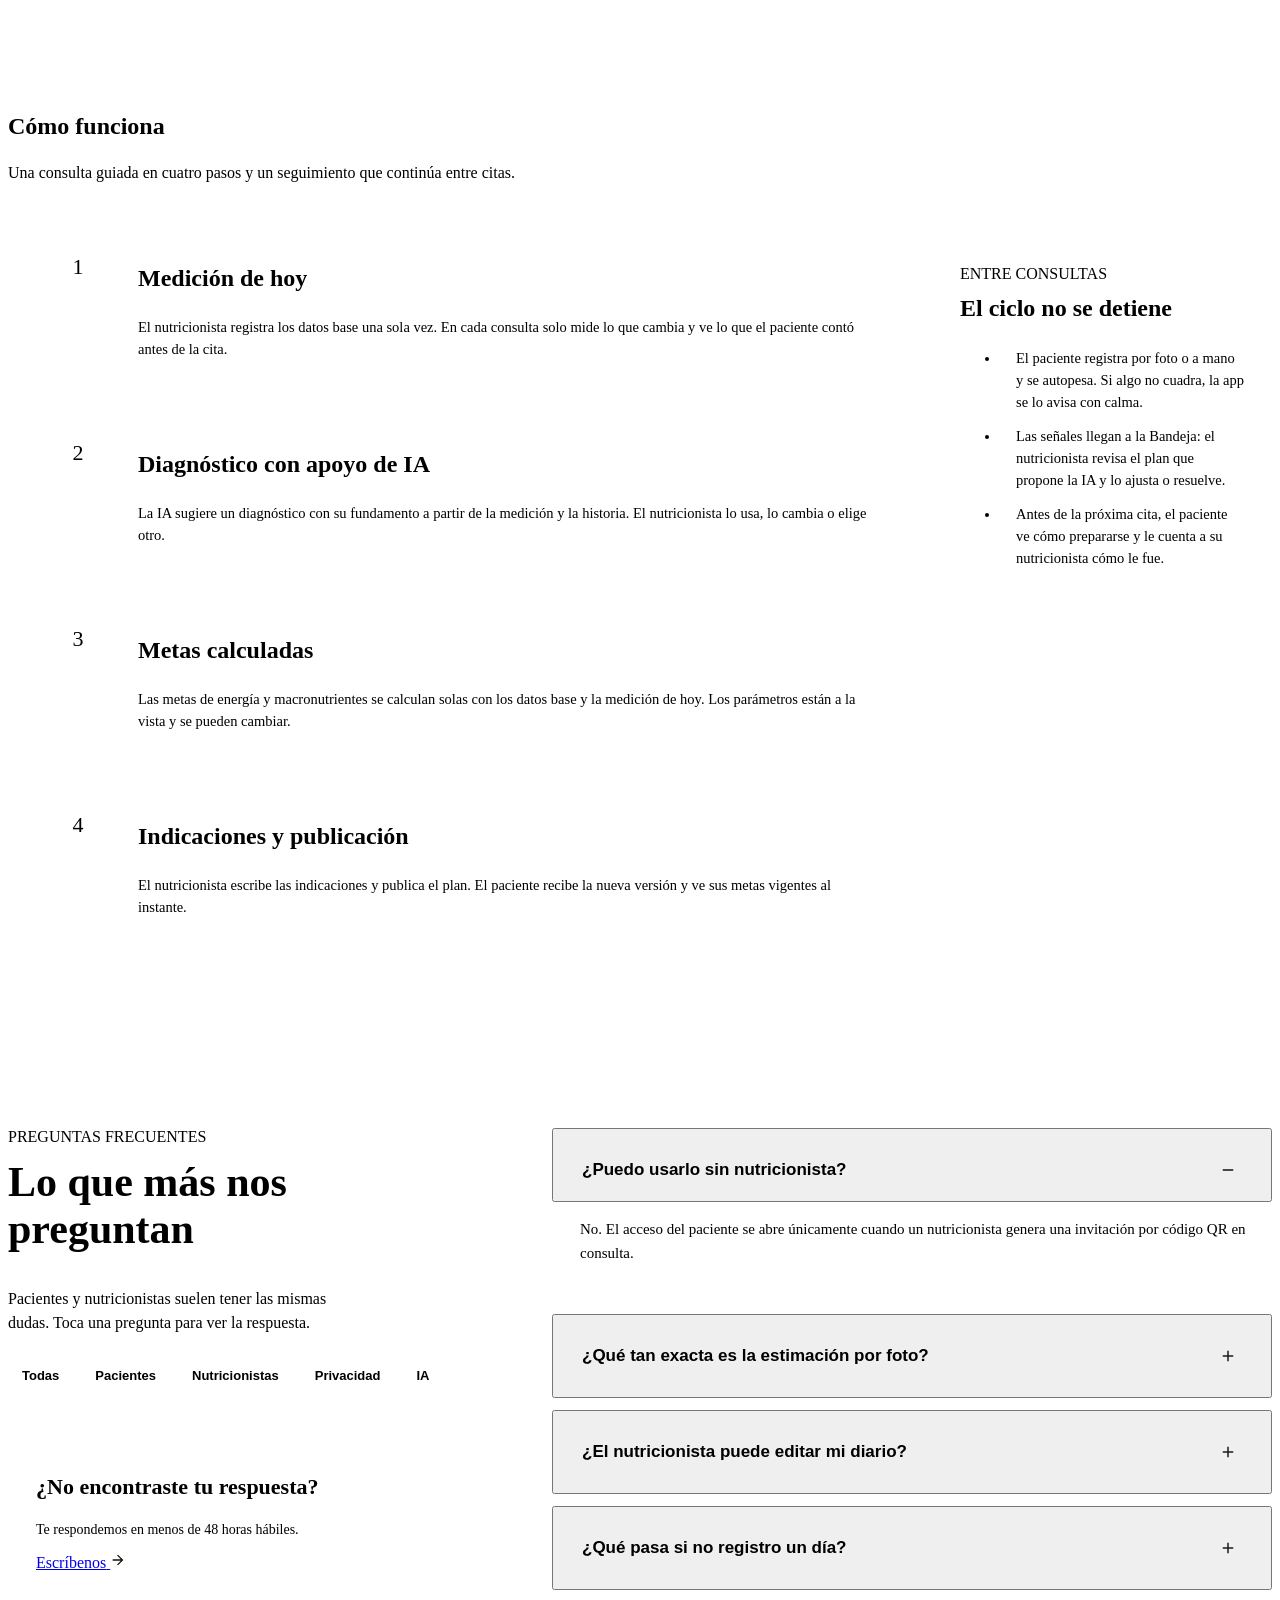
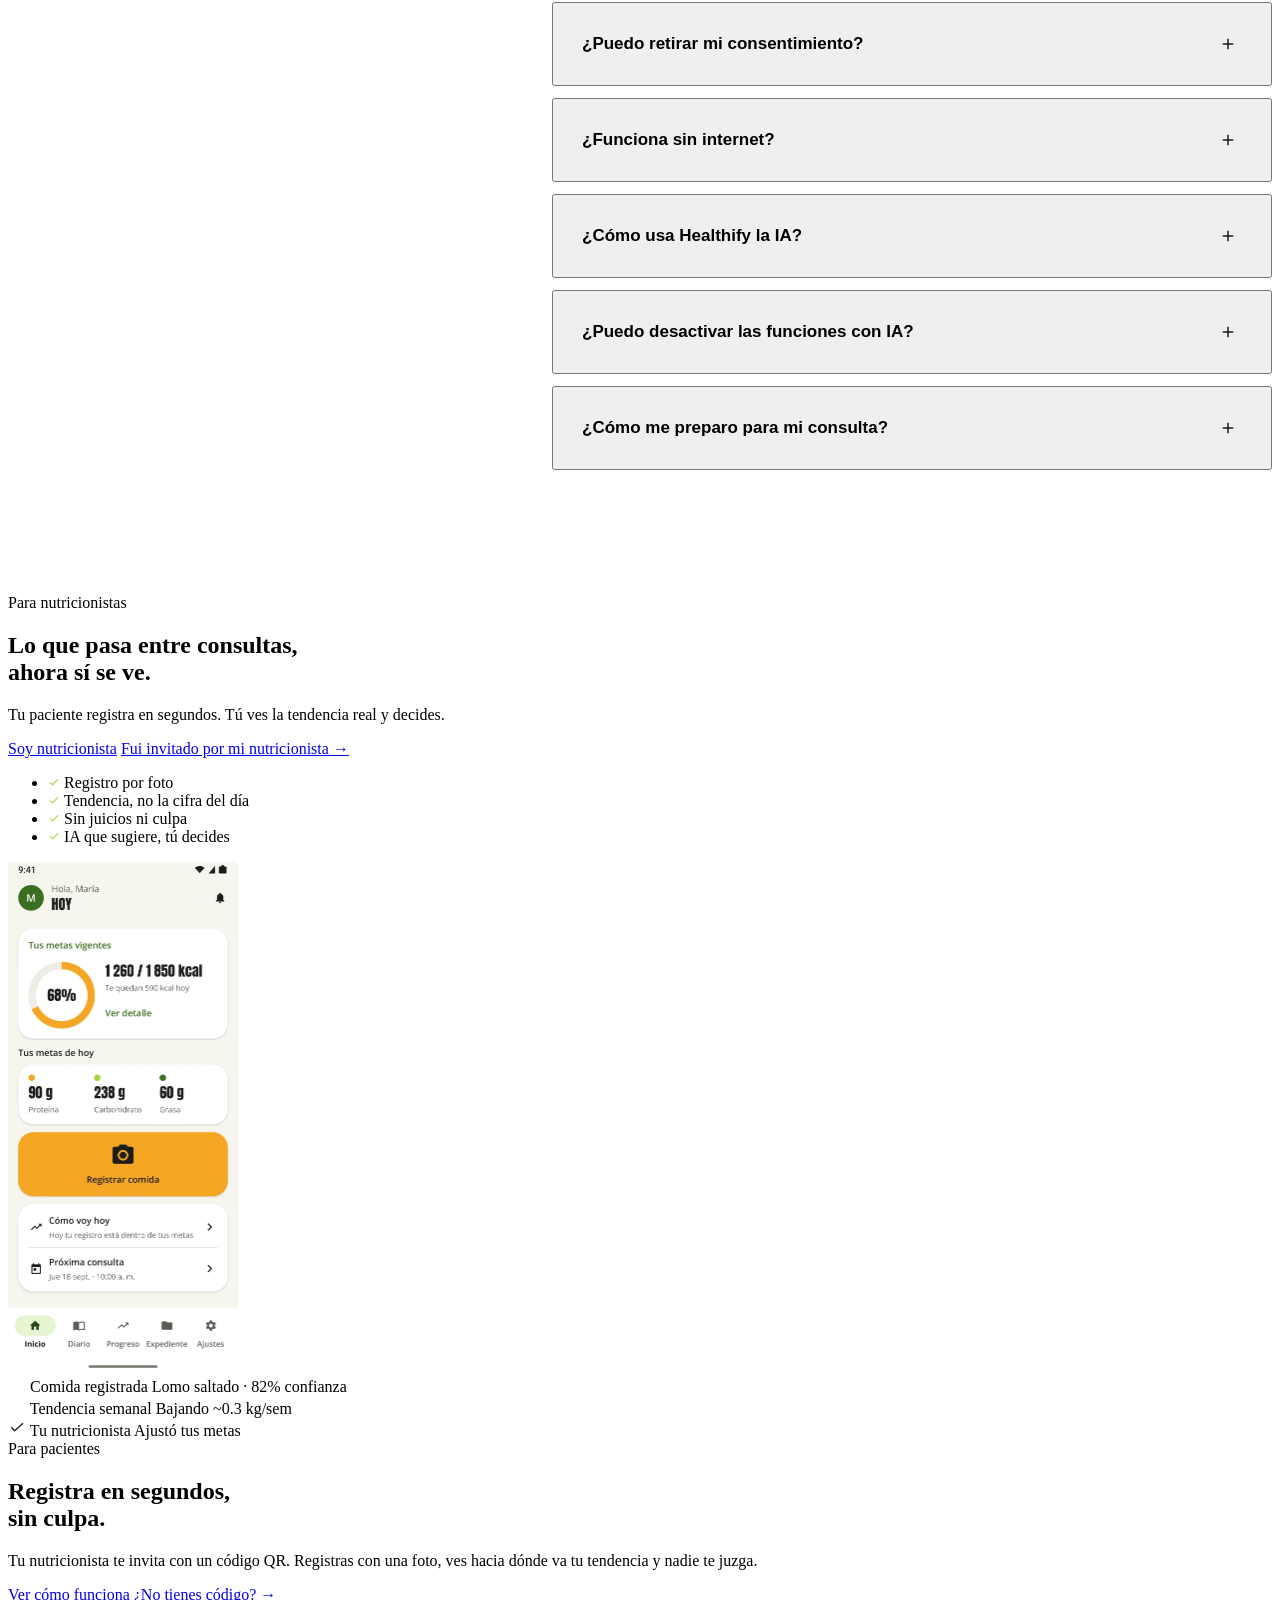
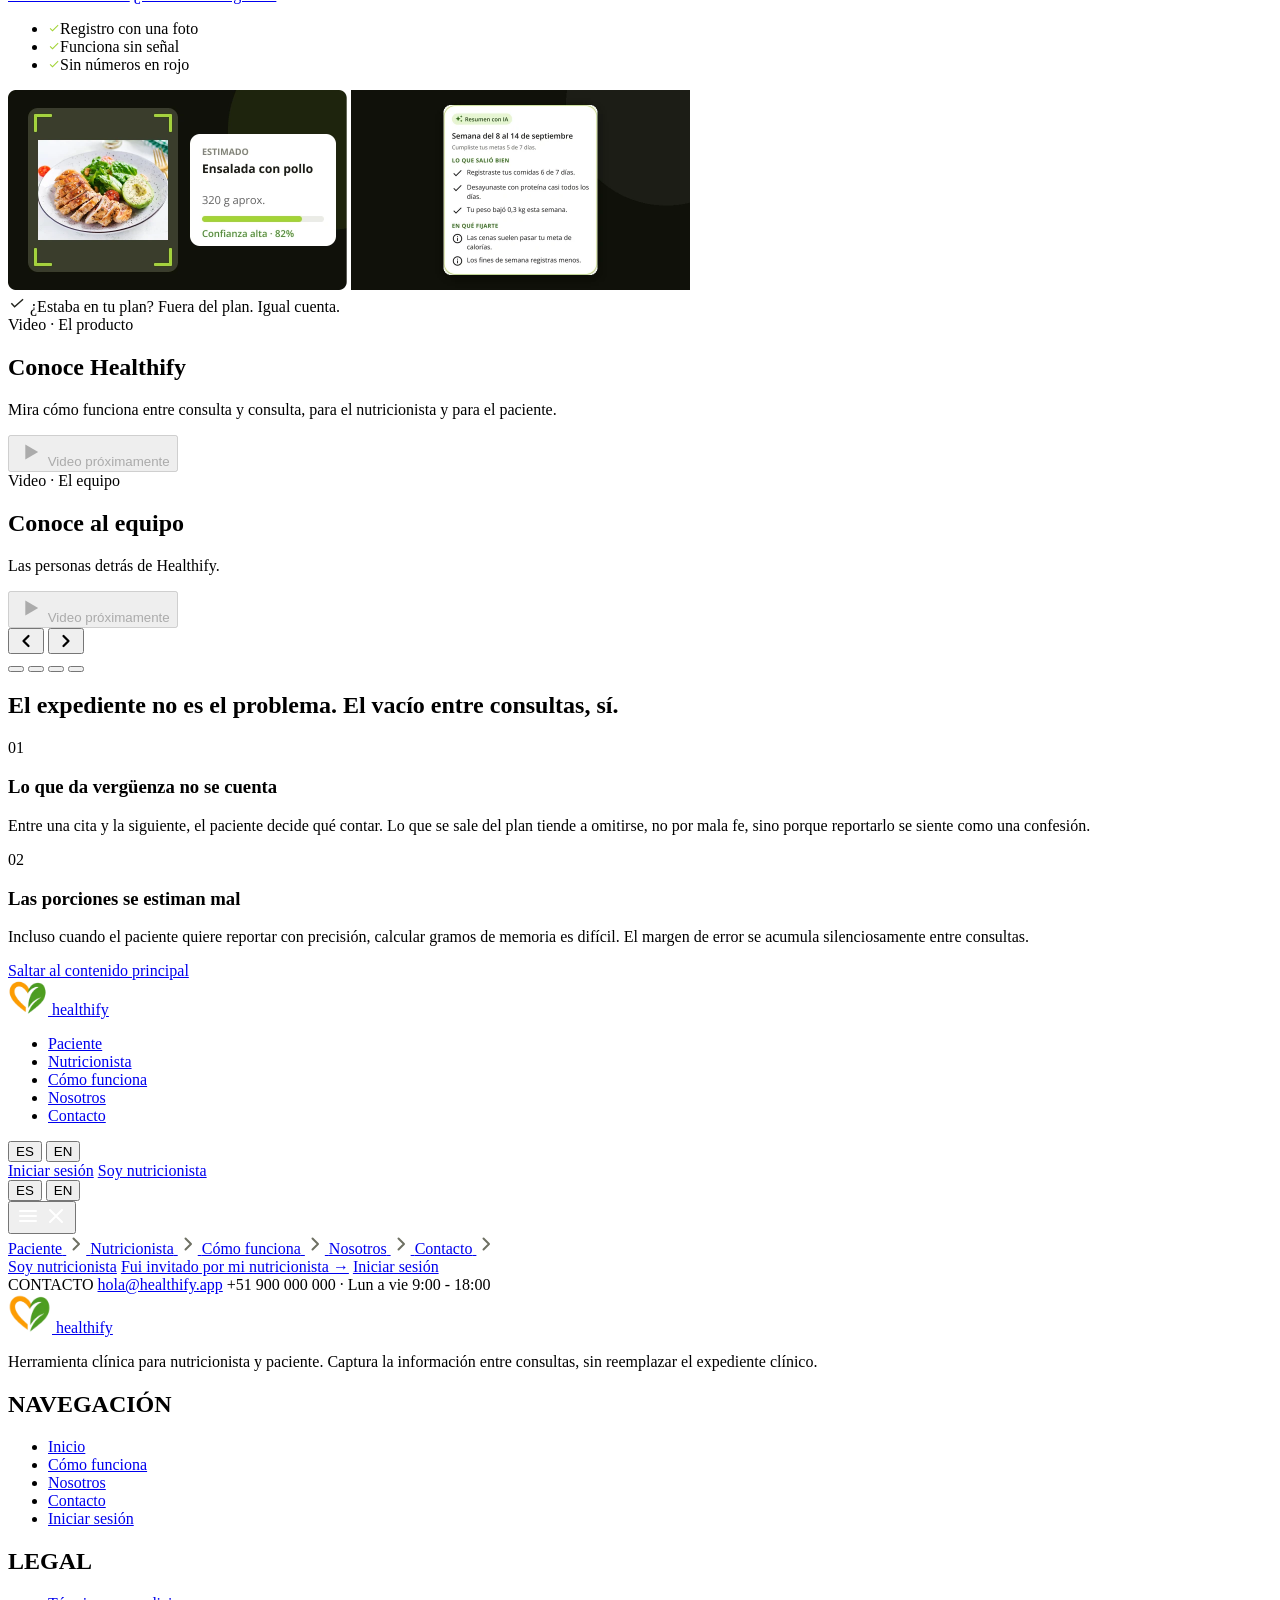
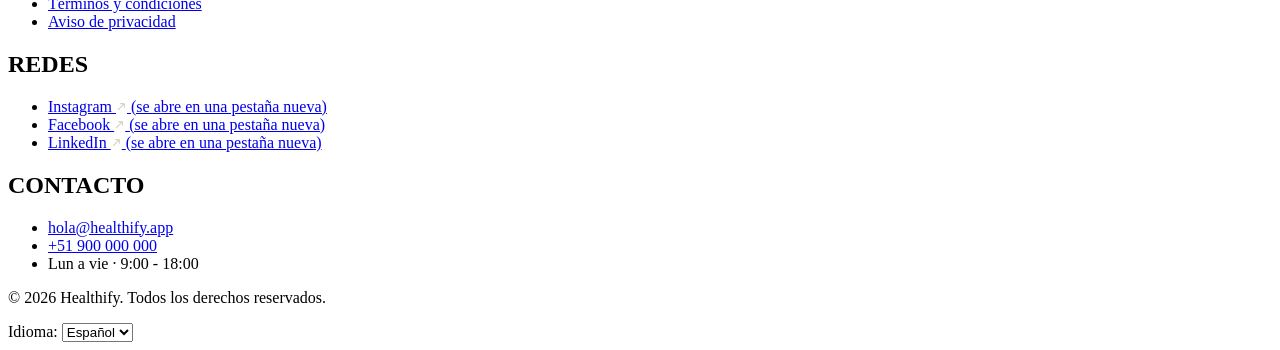
==== commit 5f1eda32: "Merge branch 'develop' into feature/home-how-faq-terms" ====
--- a/index.html
+++ b/index.html
@@ -1,3 +1,225 @@
+    <section class="how snap-section" id="como-funciona" aria-labelledby="how-title">
+      <div class="container">
+        <h2 class="section-heading" id="how-title" data-i18n="how_title">Cómo funciona</h2>
+        <p class="section-lead" data-i18n="how_subtitle">Una consulta guiada en cuatro pasos y un seguimiento que continúa entre citas.</p>
+
+        <div class="how__layout">
+        <ol class="steps">
+          <li class="step">
+            <div class="step__marker" aria-hidden="true">
+              <span class="step__number">1</span>
+              <span class="step__line"></span>
+            </div>
+            <div class="step__content">
+              <h3 data-i18n="how1_title">Medición de hoy</h3>
+              <p data-i18n="how1_desc">El nutricionista registra los datos base una sola vez. En cada consulta solo mide lo que cambia y ve lo que el paciente contó antes de la cita.</p>
+            </div>
+          </li>
+          <li class="step">
+            <div class="step__marker" aria-hidden="true">
+              <span class="step__number">2</span>
+              <span class="step__line"></span>
+            </div>
+            <div class="step__content">
+              <h3 data-i18n="how2_title">Diagnóstico con apoyo de IA</h3>
+              <p data-i18n="how2_desc">La IA sugiere un diagnóstico con su fundamento a partir de la medición y la historia. El nutricionista lo usa, lo cambia o elige otro.</p>
+            </div>
+          </li>
+          <li class="step">
+            <div class="step__marker" aria-hidden="true">
+              <span class="step__number">3</span>
+              <span class="step__line"></span>
+            </div>
+            <div class="step__content">
+              <h3 data-i18n="how3_title">Metas calculadas</h3>
+              <p data-i18n="how3_desc">Las metas de energía y macronutrientes se calculan solas con los datos base y la medición de hoy. Los parámetros están a la vista y se pueden cambiar.</p>
+            </div>
+          </li>
+          <li class="step step--last">
+            <div class="step__marker" aria-hidden="true">
+              <span class="step__number">4</span>
+            </div>
+            <div class="step__content">
+              <h3 data-i18n="how4_title">Indicaciones y publicación</h3>
+              <p data-i18n="how4_desc">El nutricionista escribe las indicaciones y publica el plan. El paciente recibe la nueva versión y ve sus metas vigentes al instante.</p>
+            </div>
+          </li>
+        </ol>
+
+        <aside class="how-cycle" aria-labelledby="how-cycle-title">
+          <span class="eyebrow" data-i18n="how_cycle_eyebrow">ENTRE CONSULTAS</span>
+          <h3 id="how-cycle-title" data-i18n="how_cycle_title">El ciclo no se detiene</h3>
+          <ul role="list">
+            <li data-i18n="how_cycle1">El paciente registra por foto o a mano y se autopesa. Si algo no cuadra, la app se lo avisa con calma.</li>
+            <li data-i18n="how_cycle2">Las señales llegan a la Bandeja: el nutricionista revisa el plan que propone la IA y lo ajusta o resuelve.</li>
+            <li data-i18n="how_cycle3">Antes de la próxima cita, el paciente ve cómo prepararse y le cuenta a su nutricionista cómo le fue.</li>
+          </ul>
+        </aside>
+        </div>
+      </div>
+    </section>
+
+    <section class="faq snap-section" id="preguntas" aria-labelledby="faq-title">
+      <div class="container faq__layout">
+
+        <div class="faq__intro">
+          <span class="eyebrow" data-i18n="faq_eyebrow">PREGUNTAS FRECUENTES</span>
+          <h2 class="faq__title" id="faq-title" data-i18n="faq_title">Lo que más nos preguntan</h2>
+          <p class="faq__subtitle" data-i18n="faq_subtitle">Pacientes y nutricionistas suelen tener las mismas dudas. Toca una pregunta para ver la respuesta.</p>
+
+          <div class="faq__filters" role="group" aria-label="Filtrar preguntas por tema" data-i18n-aria="faq_filters_aria">
+            <button class="filter-chip is-active" type="button" data-filter="all" aria-pressed="true" data-i18n="faq_filter_all">Todas</button>
+            <button class="filter-chip" type="button" data-filter="pacientes" aria-pressed="false" data-i18n="faq_filter_patients">Pacientes</button>
+            <button class="filter-chip" type="button" data-filter="nutricionistas" aria-pressed="false" data-i18n="faq_filter_nutri">Nutricionistas</button>
+            <button class="filter-chip" type="button" data-filter="privacidad" aria-pressed="false" data-i18n="faq_filter_privacy">Privacidad</button>
+            <button class="filter-chip" type="button" data-filter="ia" aria-pressed="false" data-i18n="faq_filter_ai">IA</button>
+          </div>
+        </div>
+
+        <div class="faq__list" role="list">
+          <div class="faq-item is-open" role="listitem" data-category="pacientes">
+            <button class="faq-item__question" type="button" id="faq-q1" aria-expanded="true" aria-controls="faq-a1">
+              <span data-i18n="faq1_q">¿Puedo usarlo sin nutricionista?</span>
+              <span class="faq-item__toggle" aria-hidden="true">
+                <img class="icon-plus" src="assets/icons/plus.svg" alt="" width="18" height="18" />
+                <img class="icon-minus" src="assets/icons/minus.svg" alt="" width="18" height="18" />
+              </span>
+            </button>
+            <div class="faq-item__answer" id="faq-a1" role="region" aria-labelledby="faq-q1">
+              <div class="faq-item__answer-inner">
+                <p data-i18n="faq1_a">No. El acceso del paciente se abre únicamente cuando un nutricionista genera una invitación por código QR en consulta.</p>
+              </div>
+            </div>
+          </div>
+          <div class="faq-item" role="listitem" data-category="pacientes">
+            <button class="faq-item__question" type="button" id="faq-q2" aria-expanded="false" aria-controls="faq-a2">
+              <span data-i18n="faq2_q">¿Qué tan exacta es la estimación por foto?</span>
+              <span class="faq-item__toggle" aria-hidden="true">
+                <img class="icon-plus" src="assets/icons/plus.svg" alt="" width="18" height="18" />
+                <img class="icon-minus" src="assets/icons/minus.svg" alt="" width="18" height="18" />
+              </span>
+            </button>
+            <div class="faq-item__answer" id="faq-a2" role="region" aria-labelledby="faq-q2">
+              <div class="faq-item__answer-inner">
+                <p data-i18n="faq2_a">Es una aproximación y siempre se muestra con su nivel de confianza. Puedes confirmarla, ajustar la porción o registrar a mano en su lugar.</p>
+              </div>
+            </div>
+          </div>
+          <div class="faq-item" role="listitem" data-category="nutricionistas privacidad">
+            <button class="faq-item__question" type="button" id="faq-q3" aria-expanded="false" aria-controls="faq-a3">
+              <span data-i18n="faq3_q">¿El nutricionista puede editar mi diario?</span>
+              <span class="faq-item__toggle" aria-hidden="true">
+                <img class="icon-plus" src="assets/icons/plus.svg" alt="" width="18" height="18" />
+                <img class="icon-minus" src="assets/icons/minus.svg" alt="" width="18" height="18" />
+              </span>
+            </button>
+            <div class="faq-item__answer" id="faq-a3" role="region" aria-labelledby="faq-q3">
+              <div class="faq-item__answer-inner">
+                <p data-i18n="faq3_a">No. Tu nutricionista puede leer lo que registras, pero nunca escribir ni corregir tu diario.</p>
+              </div>
+            </div>
+          </div>
+          <div class="faq-item" role="listitem" data-category="pacientes">
+            <button class="faq-item__question" type="button" id="faq-q4" aria-expanded="false" aria-controls="faq-a4">
+              <span data-i18n="faq4_q">¿Qué pasa si no registro un día?</span>
+              <span class="faq-item__toggle" aria-hidden="true">
+                <img class="icon-plus" src="assets/icons/plus.svg" alt="" width="18" height="18" />
+                <img class="icon-minus" src="assets/icons/minus.svg" alt="" width="18" height="18" />
+              </span>
+            </button>
+            <div class="faq-item__answer" id="faq-a4" role="region" aria-labelledby="faq-q4">
+              <div class="faq-item__answer-inner">
+                <p data-i18n="faq4_a">Nada malo. Un día sin registro se lee como un día sin datos, no como un incumplimiento. Como mucho, recibes un recordatorio amable.</p>
+              </div>
+            </div>
+          </div>
+          <div class="faq-item" role="listitem" data-category="pacientes privacidad">
+            <button class="faq-item__question" type="button" id="faq-q5" aria-expanded="false" aria-controls="faq-a5">
+              <span data-i18n="faq5_q">¿Puedo retirar mi consentimiento?</span>
+              <span class="faq-item__toggle" aria-hidden="true">
+                <img class="icon-plus" src="assets/icons/plus.svg" alt="" width="18" height="18" />
+                <img class="icon-minus" src="assets/icons/minus.svg" alt="" width="18" height="18" />
+              </span>
+            </button>
+            <div class="faq-item__answer" id="faq-a5" role="region" aria-labelledby="faq-q5">
+              <div class="faq-item__answer-inner">
+                <p data-i18n="faq5_a">Sí, cuando quieras y sin dar ninguna razón, desde Ajustes. Desde ese momento tu nutricionista deja de ver tus registros nuevos.</p>
+              </div>
+            </div>
+          </div>
+          <div class="faq-item" role="listitem" data-category="pacientes nutricionistas">
+            <button class="faq-item__question" type="button" id="faq-q6" aria-expanded="false" aria-controls="faq-a6">
+              <span data-i18n="faq6_q">¿Funciona sin internet?</span>
+              <span class="faq-item__toggle" aria-hidden="true">
+                <img class="icon-plus" src="assets/icons/plus.svg" alt="" width="18" height="18" />
+                <img class="icon-minus" src="assets/icons/minus.svg" alt="" width="18" height="18" />
+              </span>
+            </button>
+            <div class="faq-item__answer" id="faq-a6" role="region" aria-labelledby="faq-q6">
+              <div class="faq-item__answer-inner">
+                <p data-i18n="faq6_a">Sí. Registras igual y todo se envía automáticamente cuando vuelve la conexión.</p>
+              </div>
+            </div>
+          </div>
+          <div class="faq-item" role="listitem" data-category="pacientes nutricionistas ia">
+            <button class="faq-item__question" type="button" id="faq-q7" aria-expanded="false" aria-controls="faq-a7">
+              <span data-i18n="faq7_q">¿Cómo usa Healthify la IA?</span>
+              <span class="faq-item__toggle" aria-hidden="true">
+                <img class="icon-plus" src="assets/icons/plus.svg" alt="" width="18" height="18" />
+                <img class="icon-minus" src="assets/icons/minus.svg" alt="" width="18" height="18" />
+              </span>
+            </button>
+            <div class="faq-item__answer" id="faq-a7" role="region" aria-labelledby="faq-q7">
+              <div class="faq-item__answer-inner">
+                <p data-i18n="faq7_a">Para sugerir, nunca para decidir. Al nutricionista le propone un diagnóstico y ajustes al plan; al paciente, un resumen de su semana, ideas de comidas y preguntas para su consulta. Siempre decide una persona.</p>
+              </div>
+            </div>
+          </div>
+          <div class="faq-item" role="listitem" data-category="pacientes privacidad ia">
+            <button class="faq-item__question" type="button" id="faq-q8" aria-expanded="false" aria-controls="faq-a8">
+              <span data-i18n="faq8_q">¿Puedo desactivar las funciones con IA?</span>
+              <span class="faq-item__toggle" aria-hidden="true">
+                <img class="icon-plus" src="assets/icons/plus.svg" alt="" width="18" height="18" />
+                <img class="icon-minus" src="assets/icons/minus.svg" alt="" width="18" height="18" />
+              </span>
+            </button>
+            <div class="faq-item__answer" id="faq-a8" role="region" aria-labelledby="faq-q8">
+              <div class="faq-item__answer-inner">
+                <p data-i18n="faq8_a">Sí. En Ajustes → Funciones con IA eliges cuáles usar. Si las desactivas, dejamos de usar tu diario para esas funciones; tu plan y tus registros no cambian.</p>
+              </div>
+            </div>
+          </div>
+          <div class="faq-item" role="listitem" data-category="pacientes">
+            <button class="faq-item__question" type="button" id="faq-q9" aria-expanded="false" aria-controls="faq-a9">
+              <span data-i18n="faq9_q">¿Cómo me preparo para mi consulta?</span>
+              <span class="faq-item__toggle" aria-hidden="true">
+                <img class="icon-plus" src="assets/icons/plus.svg" alt="" width="18" height="18" />
+                <img class="icon-minus" src="assets/icons/minus.svg" alt="" width="18" height="18" />
+              </span>
+            </button>
+            <div class="faq-item__answer" id="faq-a9" role="region" aria-labelledby="faq-q9">
+              <div class="faq-item__answer-inner">
+                <p data-i18n="faq9_a">En Mis consultas ves cómo prepararte (por ejemplo, si debes ir en ayunas) y puedes contarle a tu nutricionista cómo te fue antes de la cita.</p>
+              </div>
+            </div>
+          </div>
+        </div>
+
+        <aside class="faq__help">
+          <div class="help-card">
+            <h3 data-i18n="faq_help_title">¿No encontraste tu respuesta?</h3>
+            <p data-i18n="faq_help_text">Te respondemos en menos de 48 horas hábiles.</p>
+            <a class="btn btn--primary btn--sm" href="contact.html#formulario">
+              <span data-i18n="faq_help_cta">Escríbenos</span>
+              <img src="assets/icons/arrow-right.svg" alt="" width="16" height="16" />
+            </a>
+          </div>
+        </aside>
+
+      </div>
+    </section>
+
+  </main>
     <section class="hero snap-section" data-carousel aria-roledescription="carousel" aria-label="Destacados" data-i18n-aria="hero_carousel_aria">
       <div class="hero__viewport">
         <div class="hero__track" aria-live="off">
--- a/css/styles.css
+++ b/css/styles.css
@@ -1,3 +1,411 @@
+.how { background: var(--color-cream); padding: 80px 0 80px; }
+.how .section-heading { line-height: 1.5; }
+.how .section-lead { margin-top: 3px; line-height: normal; }
+
+.steps { margin-top: 55px; }
+
+.step {
+  display: grid;
+  grid-template-columns: 60px minmax(0, 1fr);
+  column-gap: 30px;
+}
+
+.step__marker {
+  display: flex;
+  flex-direction: column;
+  align-items: center;
+}
+.step__number {
+  display: flex;
+  align-items: center;
+  justify-content: center;
+  width: 60px;
+  height: 60px;
+  flex-shrink: 0;
+  border-radius: 50%;
+  background: var(--color-lime);
+  font-family: var(--font-heading);
+  font-size: 22px;
+  line-height: 1;
+  color: var(--color-ink);
+}
+.step--last .step__number { background: var(--color-orange); }
+.step__line {
+  flex: 1;
+  width: 2px;
+  min-height: 24px;
+  background: var(--color-border);
+}
+
+.step__content {
+  max-width: 740px;
+  min-height: 150px;
+  padding-top: 4px;
+  padding-bottom: 32px;
+}
+.step--last .step__content { min-height: 0; padding-bottom: 0; }
+.step__content h3 {
+  font-size: 24px;
+  color: var(--color-heading);
+}
+.step__content p {
+  margin-top: 2px;
+  font-size: 14.5px;
+  line-height: 22px;
+  color: var(--color-text);
+}
+
+.faq { background: var(--color-cream); padding: 100px 0 124px; }
+
+.faq__layout {
+  display: grid;
+  grid-template-columns: minmax(0, 380px) minmax(0, 720px);
+  grid-template-areas:
+    "intro list"
+    "help  list";
+  grid-template-rows: auto 1fr;
+  column-gap: 100px;
+  justify-content: space-between;
+}
+.faq__intro { grid-area: intro; }
+.faq__list  { grid-area: list; }
+.faq__help  { grid-area: help; align-self: start; }
+
+.faq__title {
+  margin-top: 13px;
+  font-size: 42px;
+  line-height: 1.1;
+  color: var(--color-heading);
+}
+.faq__subtitle {
+  max-width: 360px;
+  margin-top: 16px;
+  font-size: 16px;
+  line-height: 1.55;
+  color: var(--color-text);
+}
+
+.faq__filters {
+  display: flex;
+  flex-wrap: nowrap;
+  width: max-content;
+  gap: 8px;
+  margin-top: 25px;
+}
+
+.filter-chip {
+  padding: 7px 14px;
+  border: 1px solid var(--color-border);
+  border-radius: 18px;
+  background: var(--color-white);
+  font-size: 13px;
+  font-weight: 600;
+  line-height: normal;
+  color: var(--color-text);
+  white-space: nowrap;
+  transition: background var(--transition), color var(--transition), border-color var(--transition);
+}
+.filter-chip:hover { border-color: var(--color-heading); }
+.filter-chip.is-active,
+.filter-chip[aria-pressed="true"] {
+  border-color: var(--color-ink);
+  background: var(--color-ink);
+  font-weight: 700;
+  color: var(--color-white);
+}
+
+.help-card {
+  position: relative;
+  overflow: hidden;
+  margin-top: 34px;
+  padding: 28px 28px 24px;
+  border-radius: var(--radius-lg);
+  background: var(--color-ink);
+}
+.help-card::after {
+  content: '';
+  position: absolute;
+  left: 260px;
+  top: -50px;
+  width: 160px;
+  height: 160px;
+  border-radius: 50%;
+  background: var(--lime-14);
+  pointer-events: none;
+}
+.help-card h3 {
+  position: relative;
+  z-index: 1;
+  max-width: 300px;
+  font-size: 22px;
+  color: var(--color-white);
+}
+.help-card p {
+  position: relative;
+  z-index: 1;
+  max-width: 300px;
+  margin-top: 5px;
+  font-size: 14px;
+  line-height: normal;
+  color: var(--color-lighter);
+}
+.help-card .btn { position: relative; z-index: 1; margin-top: 10px; }
+
+.faq__list {
+  display: flex;
+  flex-direction: column;
+  gap: 12px;
+}
+
+.faq-item {
+  border: 1px solid var(--color-border);
+  border-radius: var(--radius-lg);
+  background: var(--color-white);
+  transition: border-color var(--transition), box-shadow var(--transition);
+}
+.faq-item.is-open {
+  border-color: var(--color-lime);
+  box-shadow: 0 0 0 .5px var(--color-lime), 0 10px 14px rgba(0, 0, 0, .06);
+}
+.faq-item[hidden] { display: none; }
+
+.faq-item__question {
+  display: flex;
+  align-items: center;
+  gap: 16px;
+  width: 100%;
+  padding: 22px 24px 22px 28px;
+  text-align: left;
+  font-size: 17px;
+  font-weight: 700;
+  line-height: normal;
+  color: var(--color-heading);
+}
+.faq-item__question span:first-child { flex: 1; }
+
+.faq-item__toggle {
+  display: flex;
+  align-items: center;
+  justify-content: center;
+  width: 36px;
+  height: 36px;
+  flex-shrink: 0;
+  border: 1.5px solid var(--color-border);
+  border-radius: 50%;
+  transition: background var(--transition), border-color var(--transition);
+}
+.faq-item__toggle img { width: 18px; height: 18px; }
+.faq-item__toggle .icon-minus { display: none; }
+.faq-item.is-open .faq-item__toggle { border-color: var(--color-lime); background: var(--color-lime); }
+.faq-item.is-open .faq-item__toggle .icon-plus { display: none; }
+.faq-item.is-open .faq-item__toggle .icon-minus { display: block; }
+
+.faq-item__answer {
+  display: grid;
+  grid-template-rows: 0fr;
+  transition: grid-template-rows .3s ease;
+}
+.faq-item.is-open .faq-item__answer { grid-template-rows: 1fr; }
+.faq-item__answer-inner { overflow: hidden; }
+.faq-item.is-open .faq-item__question { padding-bottom: 12px; }
+.faq-item__question { transition: padding var(--transition); }
+.faq-item__answer p {
+  padding: 0 24px 22px 28px;
+  font-size: 15px;
+  line-height: 1.6;
+  color: var(--color-text);
+}
+
+.terms-hero { z-index: 1; overflow: visible; }
+.terms-hero .container {
+  display: flex;
+  flex-direction: column;
+  justify-content: center;
+  min-height: min(62vh, 560px);
+  padding-top: 72px;
+  padding-bottom: 88px;
+}
+.terms-hero .page-hero__title { margin-top: 12px; font-size: 72px; line-height: 1.1; }
+.terms-hero .page-hero__lead { margin-top: 18px; font-size: 15px; line-height: normal; }
+.terms-hero__circle--lg { right: max(20px, calc((100% - 1440px) / 2 + 20px)); top: 36px; width: 420px; height: 420px; background: rgba(163, 212, 55, .06); }
+.terms-hero__circle--sm { right: max(120px, calc((100% - 1440px) / 2 + 120px)); top: 136px; width: 220px; height: 220px; background: rgba(163, 212, 55, .08); }
+
+.terms-hero__down {
+  position: absolute;
+  left: 50%;
+  bottom: -32px;
+  z-index: 2;
+  display: grid;
+  place-items: center;
+  width: 64px;
+  height: 64px;
+  border-radius: 50%;
+  background: var(--color-lime);
+  color: var(--color-ink);
+  box-shadow: 0 8px 24px rgba(0, 0, 0, .18);
+  transform: translateX(-50%);
+  transition: transform var(--transition), background var(--transition);
+}
+.terms-hero__down:hover { background: #b5e24c; transform: translateX(-50%) translateY(2px); }
+
+.terms-body { background: var(--color-cream); padding: 80px 0 120px; }
+.terms-body .container {
+  display: grid;
+  grid-template-columns: 300px minmax(0, 760px);
+  justify-content: space-between;
+  column-gap: 40px;
+  align-items: start;
+}
+
+.toc-rail { position: sticky; top: calc(var(--nav-height) + 24px); }
+.toc {
+  padding: 24px;
+  border-radius: var(--radius);
+  background: var(--color-white);
+}
+.toc__title {
+  font-family: var(--font-body);
+  font-size: 11px;
+  font-weight: 700;
+  letter-spacing: .1em;
+  line-height: normal;
+  color: var(--color-muted);
+}
+.toc__list { display: flex; flex-direction: column; gap: 12px; margin-top: 16px; }
+.toc__list a {
+  position: relative;
+  display: block;
+  font-size: 13px;
+  line-height: 18px;
+  color: var(--color-text);
+  transition: color var(--transition);
+}
+.toc__list a:hover { color: var(--color-green); }
+.toc__list a.is-active { font-weight: 700; color: var(--color-green); }
+.toc__list a.is-active::before {
+  content: '';
+  position: absolute;
+  left: -12px;
+  top: -1px;
+  width: 3px;
+  height: 20px;
+  background: var(--color-green);
+}
+
+.terms-content { display: flex; flex-direction: column; gap: 56px; }
+.terms-section__number {
+  display: block;
+  font-family: var(--font-heading);
+  font-size: 96px;
+  line-height: 1;
+  color: var(--color-green);
+  opacity: .9;
+}
+.terms-section h2 {
+  margin-top: 16px;
+  font-size: 44px;
+  line-height: 1.2;
+  color: var(--color-heading);
+}
+.terms-section p {
+  margin-top: 20px;
+  font-size: 20px;
+  line-height: 32px;
+  color: var(--color-text);
+}
+.terms-section a,
+.terms-note a { color: var(--color-green); font-weight: 600; text-decoration: underline; text-underline-offset: 2px; }
+
+.terms-note {
+  margin-top: 32px;
+  padding: 20px 24px;
+  border-radius: var(--radius);
+  background: var(--color-soft-orange);
+}
+.terms-note h2 {
+  margin-top: 0;
+  font-family: var(--font-body);
+  font-size: 15px;
+  font-weight: 700;
+  line-height: normal;
+  color: var(--color-heading);
+}
+.terms-note p {
+  margin-top: 6px;
+  font-size: 14px;
+  line-height: normal;
+  color: var(--color-text);
+}
+
+@media (min-width: 1101px) and (min-height: 640px) {
+  .terms-body { padding: 0; }
+  .terms-content { gap: 0; }
+  .terms-section {
+    display: flex;
+    flex-direction: column;
+    justify-content: center;
+    min-height: calc(100vh - var(--nav-height));
+    padding: 48px 0;
+  }
+  .toc-rail {
+    top: var(--nav-height);
+    display: flex;
+    flex-direction: column;
+    justify-content: center;
+    height: calc(100vh - var(--nav-height));
+  }
+}
+
+@media (min-width: 1101px) and (min-height: 640px) {
+  html:has(body.snap-page) { scroll-padding-top: var(--nav-height); }
+  .snap-page .snap-section { min-height: calc(100vh - var(--nav-height)); }
+  .snap-page .snap-section:not(.showcase):not(.hero) {
+    display: flex;
+    flex-direction: column;
+    justify-content: center;
+  }
+}
+
+.how__layout {
+  display: grid;
+  grid-template-columns: minmax(0, 1fr) 340px;
+  column-gap: 48px;
+  align-items: start;
+  margin-top: 55px;
+}
+.how__layout .steps { margin-top: 0; }
+.how-cycle {
+  padding: 28px;
+  border: 1px solid var(--color-border);
+  border-radius: 20px;
+  background: var(--color-white);
+}
+.how-cycle h3 { margin-top: 10px; font-size: 24px; line-height: 1.25; color: var(--color-heading); }
+.how-cycle ul { display: grid; gap: 12px; margin-top: 14px; }
+.how-cycle li {
+  position: relative;
+  padding-left: 16px;
+  font-size: 14.5px;
+  line-height: 22px;
+  color: var(--color-text);
+}
+.how-cycle li::before {
+  content: '';
+  position: absolute;
+  left: 0;
+  top: 9px;
+  width: 6px;
+  height: 6px;
+  border-radius: 50%;
+  background: var(--color-lime);
+}
+@media (max-width: 900px) {
+  .how__layout { grid-template-columns: minmax(0, 1fr); row-gap: 32px; }
+}
+@media (max-width: 768px) {
+  .how__layout { margin-top: 28px; }
+  .how-cycle { padding: 24px; }
+  .how-cycle h3 { font-size: 22px; }
 .hero {
 @import url('https://fonts.googleapis.com/css2?family=Anton&family=Open+Sans:wght@400;600;700&display=swap');
 
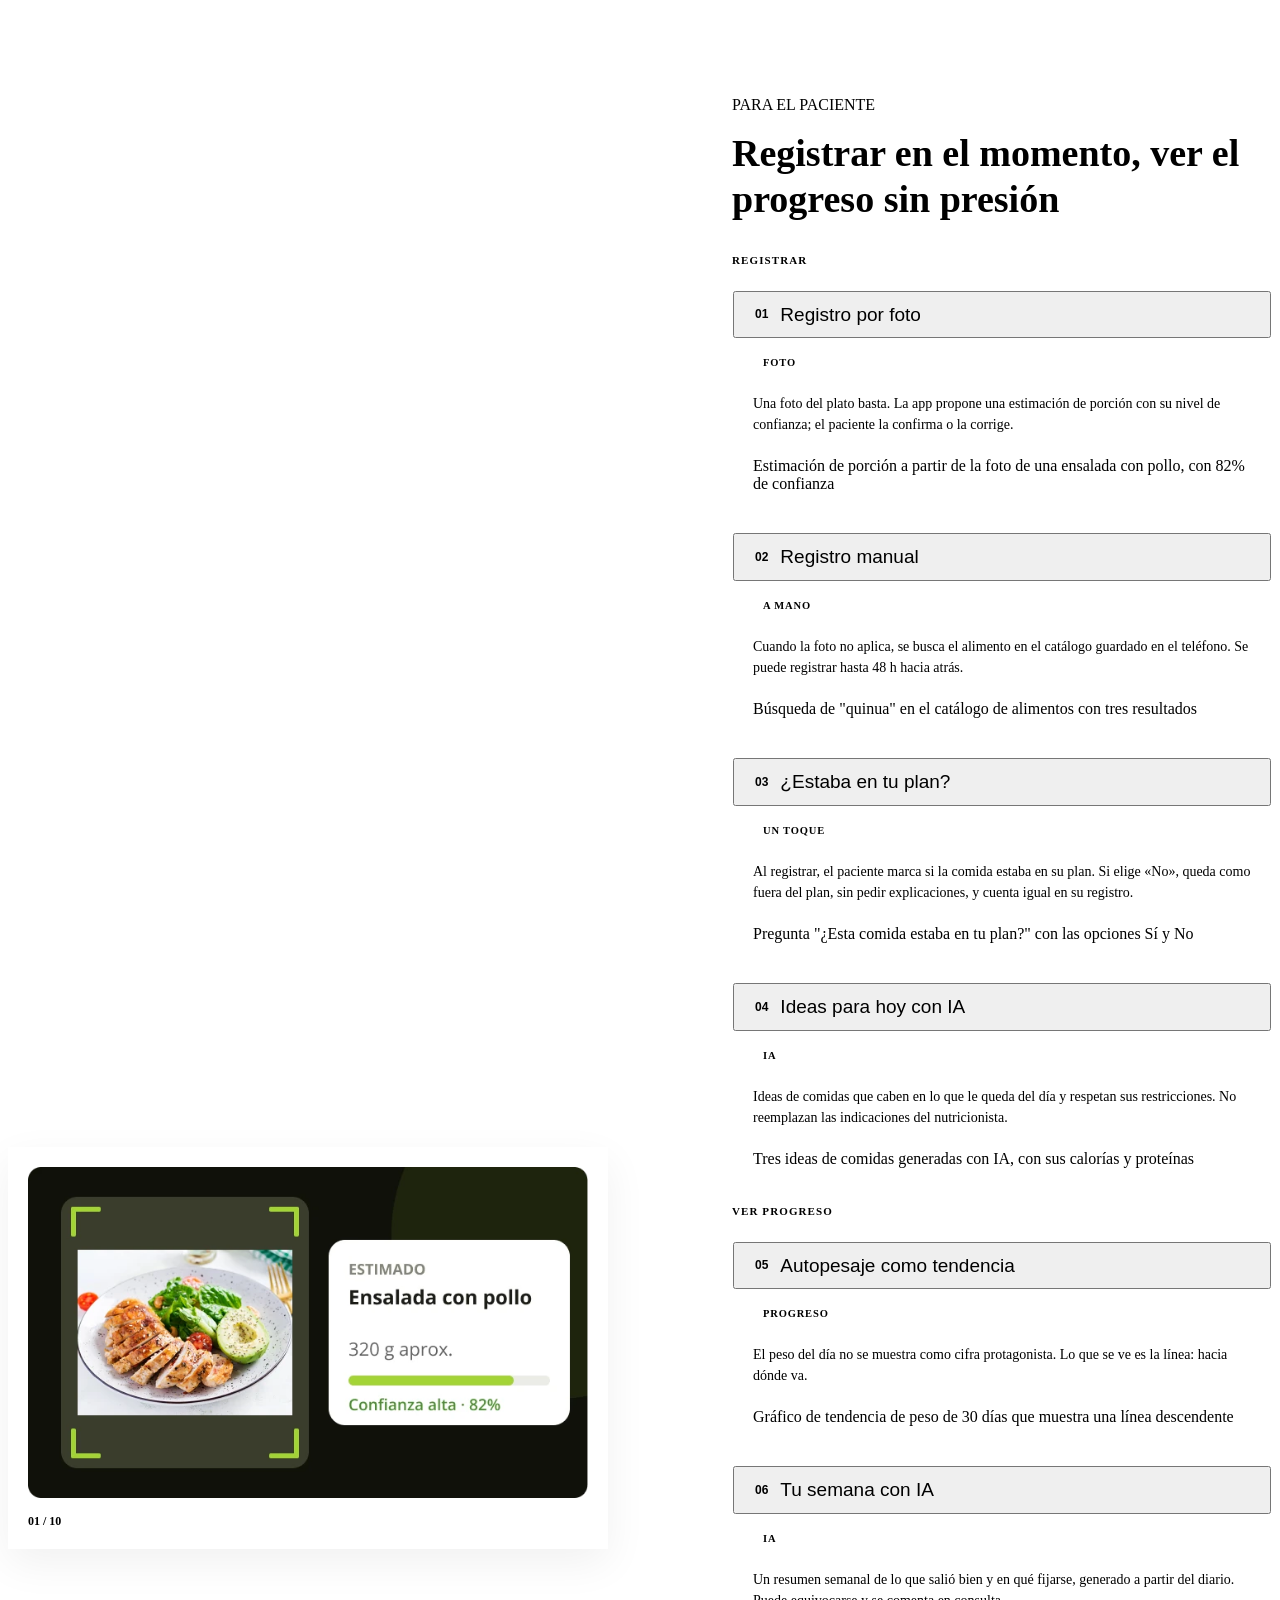
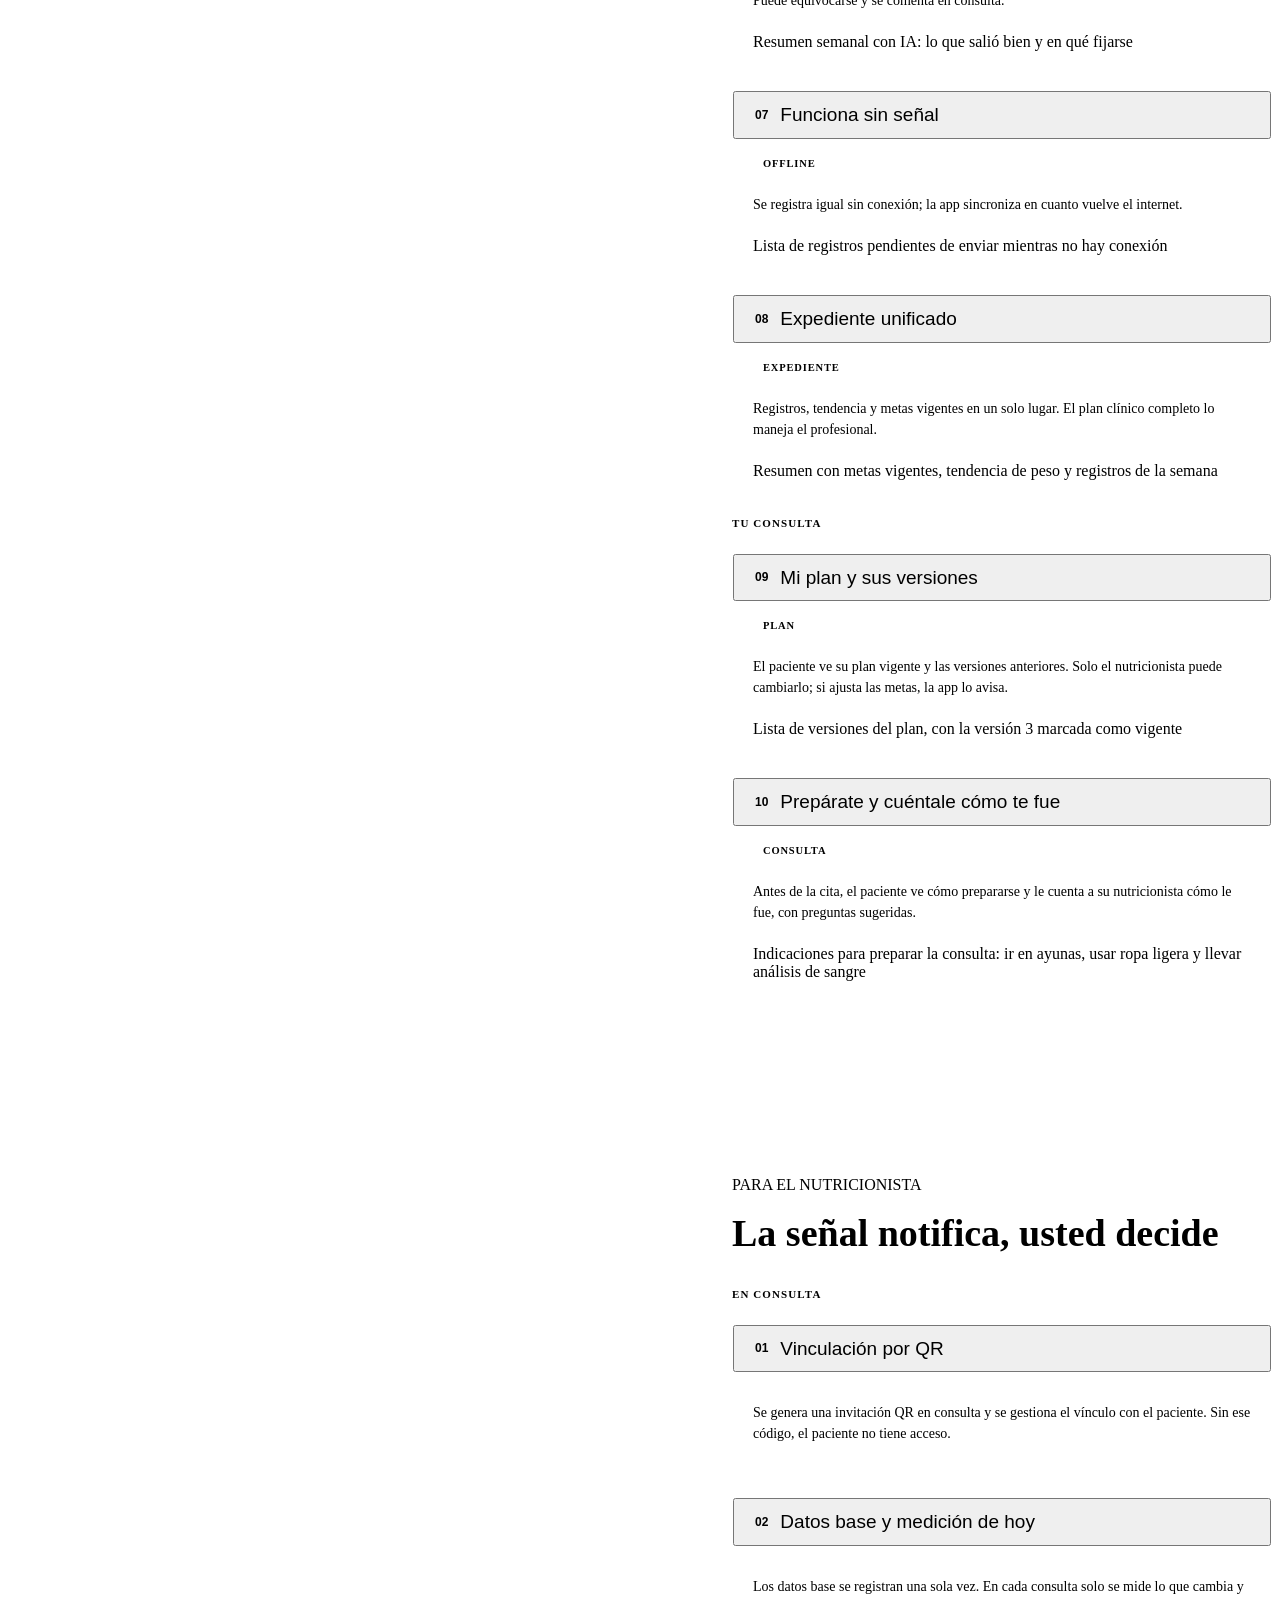
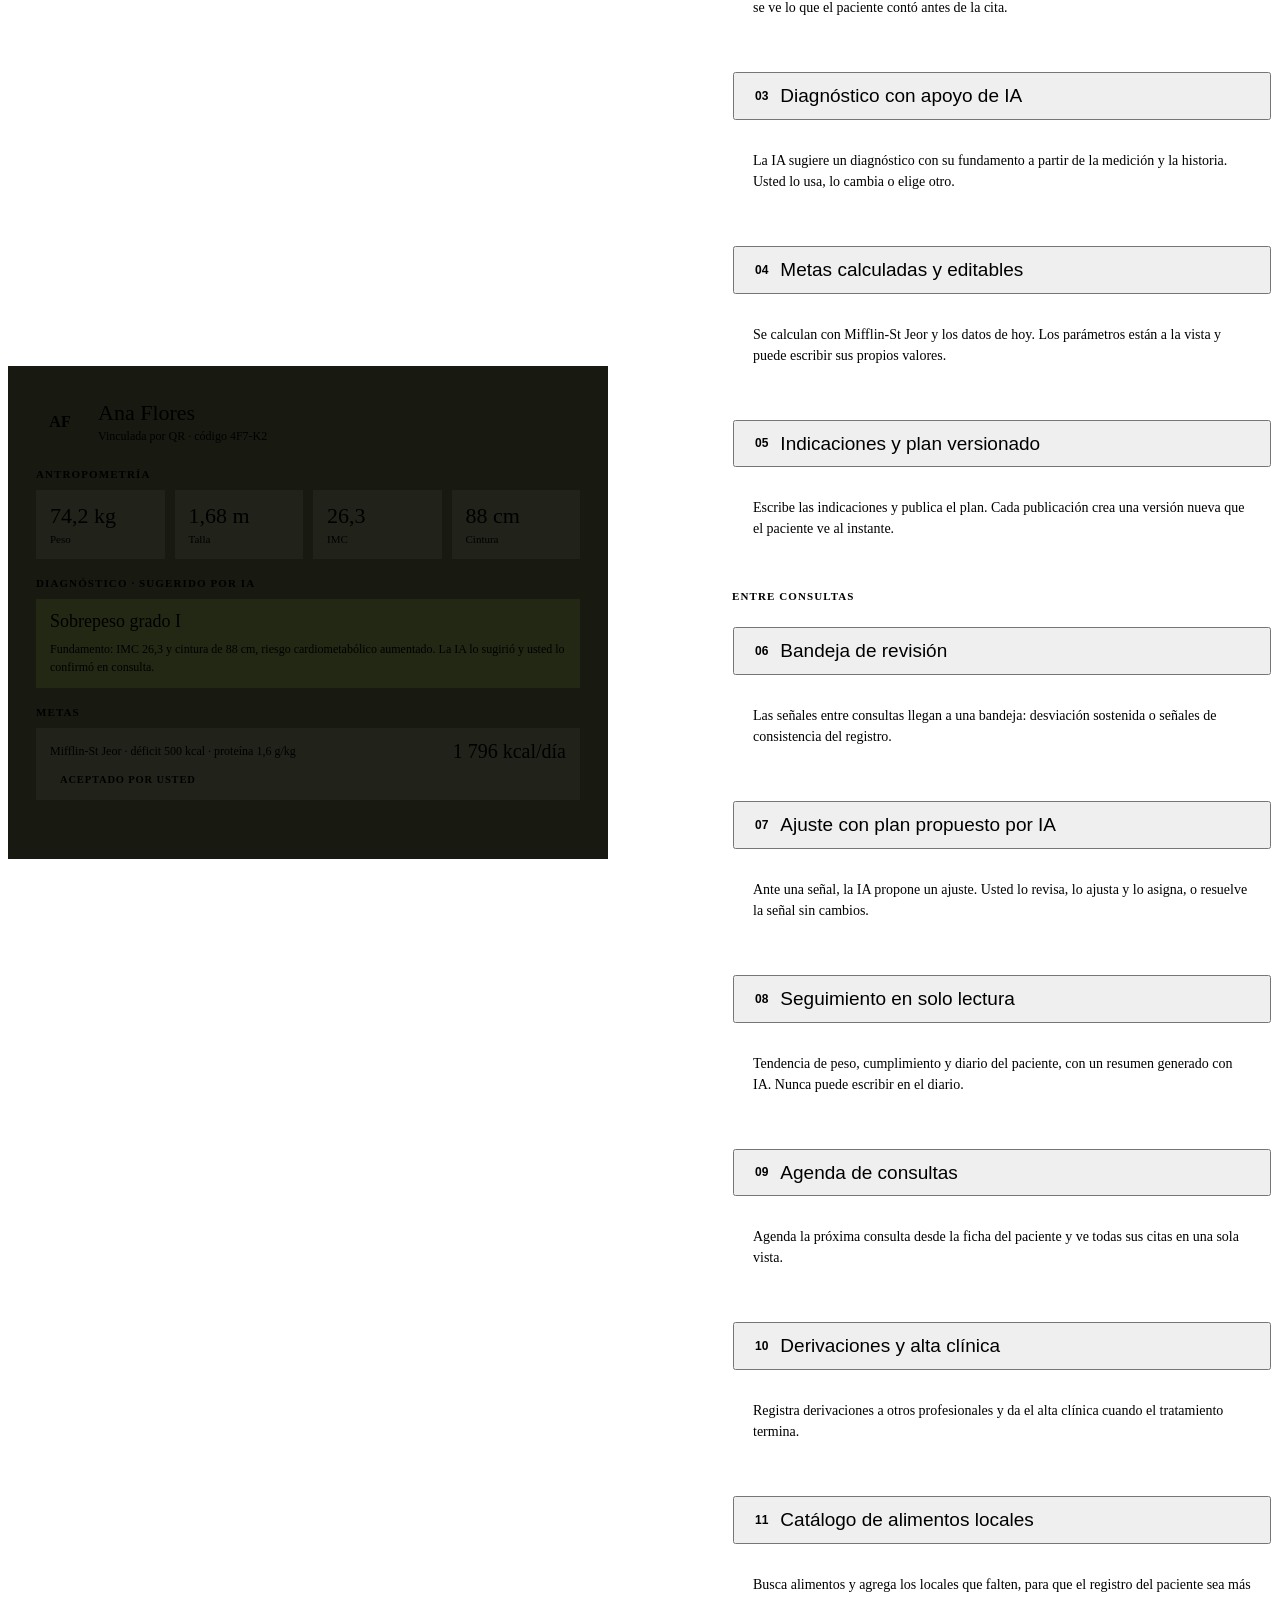
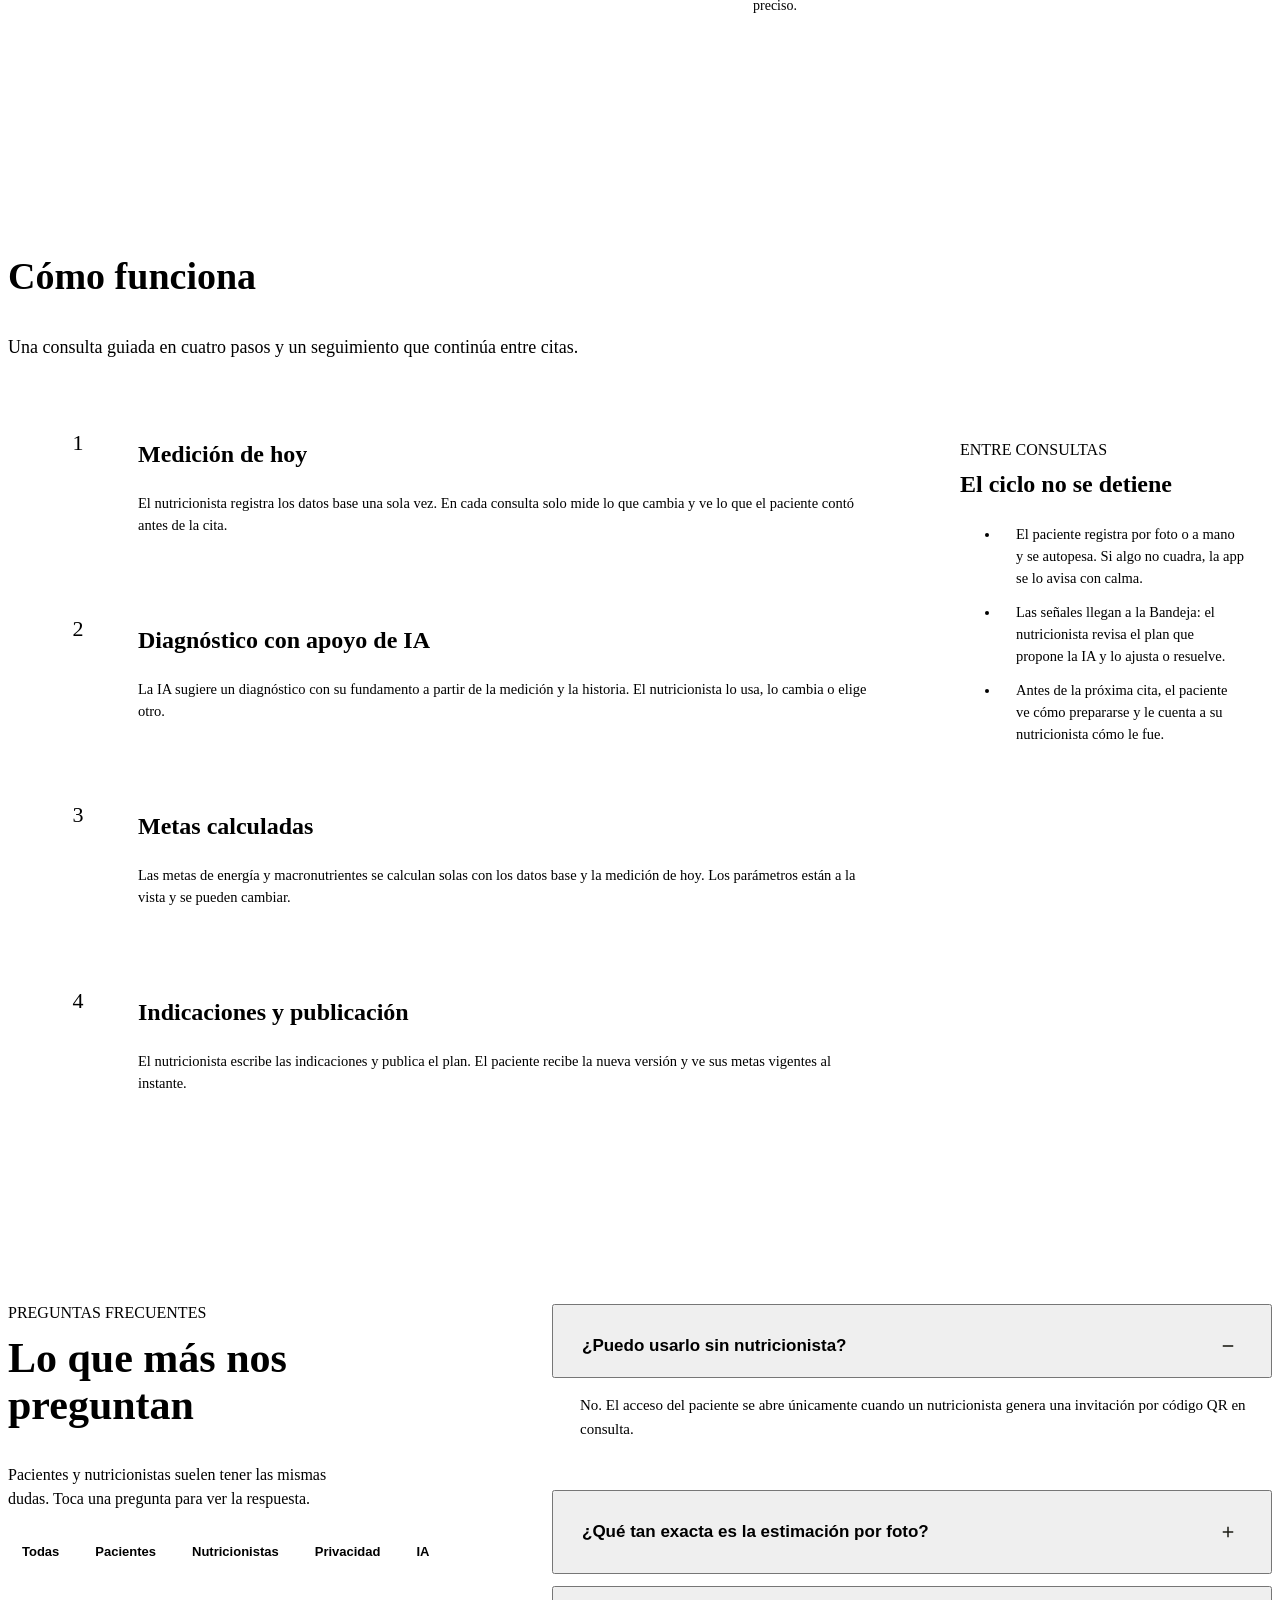
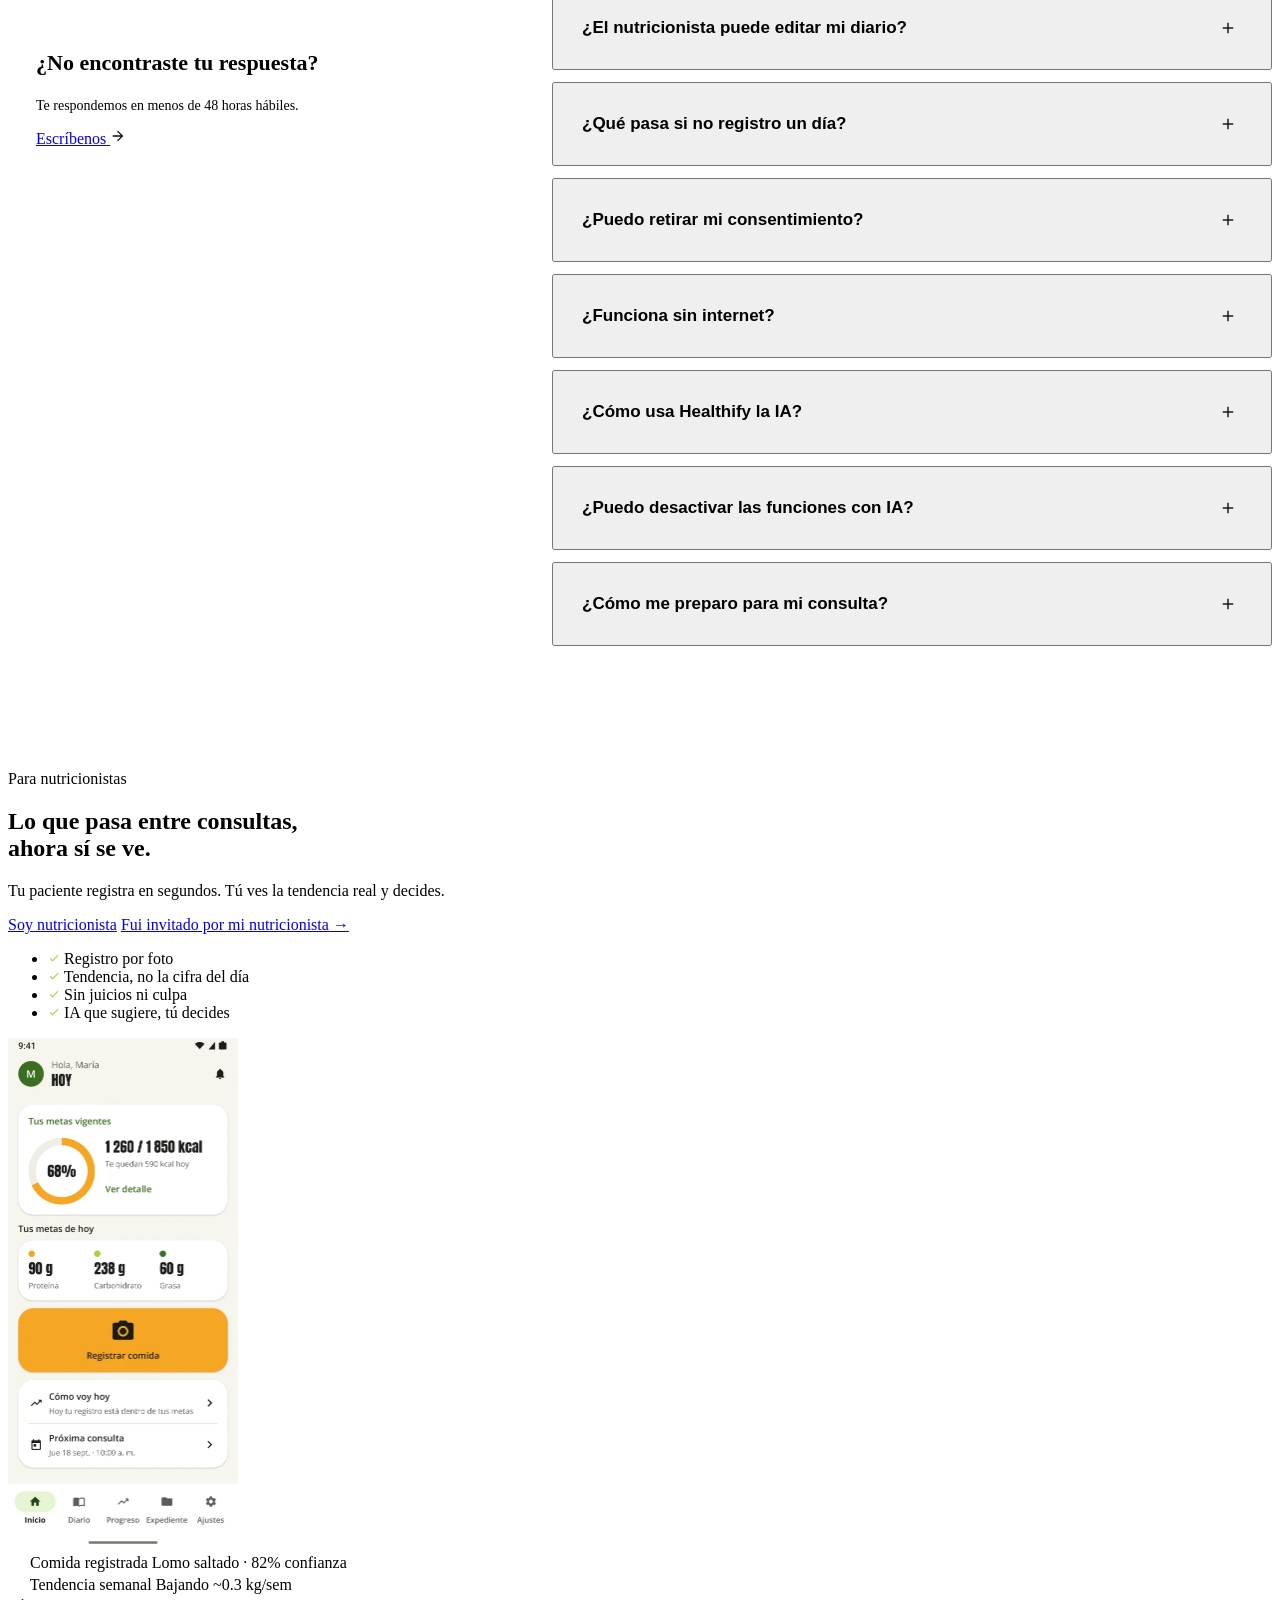
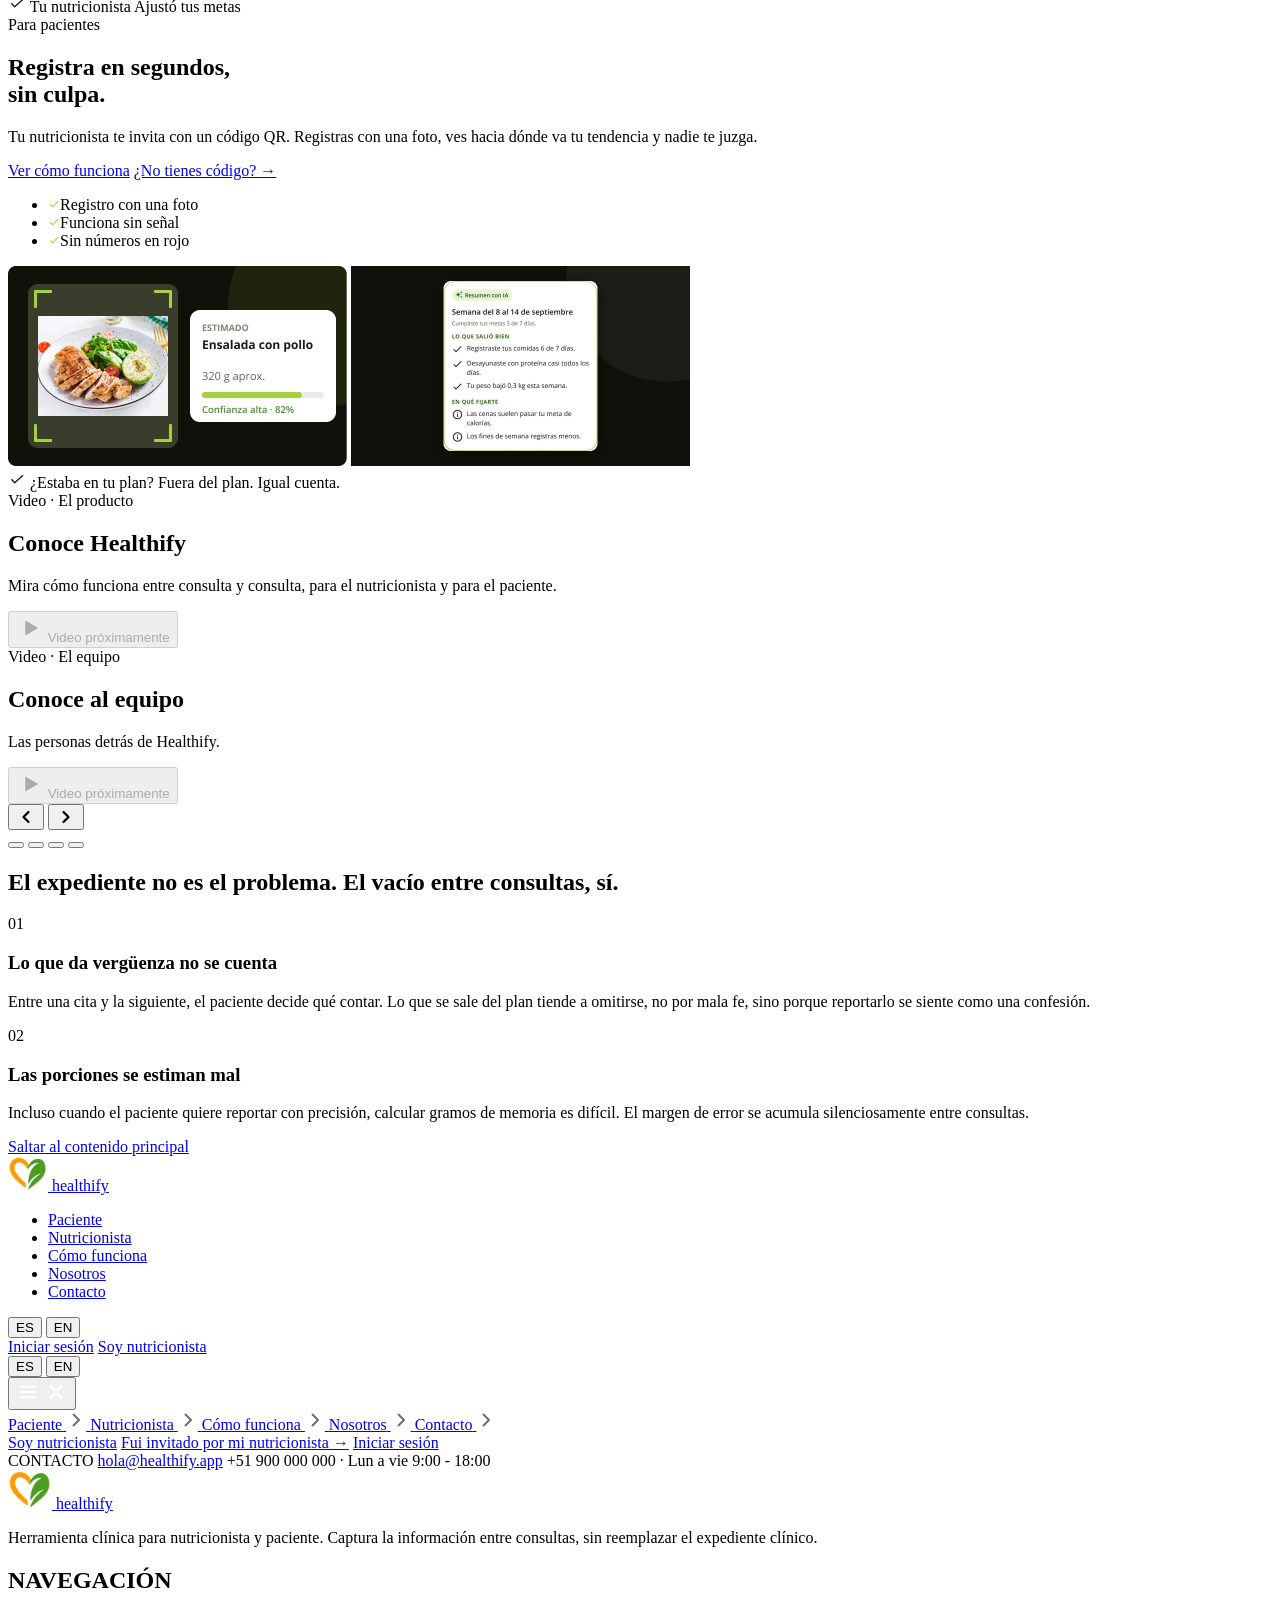
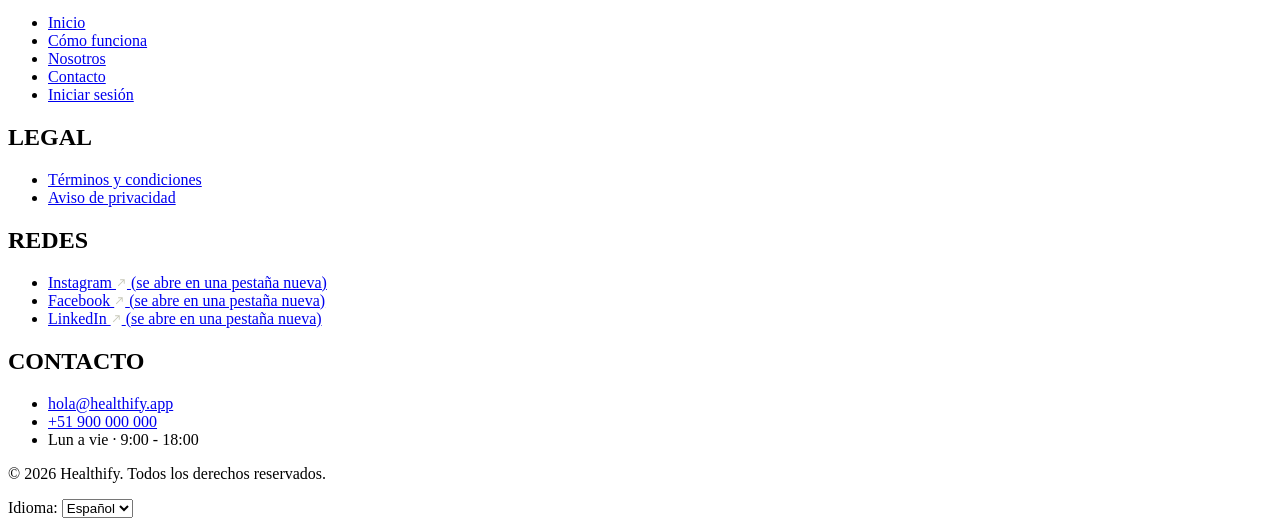
==== commit 1923d674: "Merge branch 'develop' into feature/home-showcases" ====
--- a/index.html
+++ b/index.html
@@ -1,3 +1,379 @@
+    <section class="patient showcase snap-section" id="paciente" data-showcase aria-labelledby="patient-title">
+      <div class="showcase__sticky">
+        <div class="container showcase__inner">
+
+          <div class="showcase__visual-slot">
+            <div class="showcase__visual showcase__visual--card" aria-hidden="true">
+              <div class="showcase__screens">
+                <img class="showcase__screen is-active" data-visual="0" src="assets/images/feature-photo.webp" width="339" height="200" alt="" />
+                <img class="showcase__screen" data-visual="1" src="assets/images/feature-manual.webp" width="339" height="200" alt="" loading="lazy" />
+                <img class="showcase__screen" data-visual="2" src="assets/images/feature-inplan.webp" width="339" height="200" alt="" loading="lazy" />
+                <img class="showcase__screen" data-visual="3" src="assets/images/feature-trend.webp" width="339" height="200" alt="" loading="lazy" />
+                <img class="showcase__screen" data-visual="4" src="assets/images/feature-offline.webp" width="339" height="200" alt="" loading="lazy" />
+                <img class="showcase__screen" data-visual="5" src="assets/images/feature-record.webp" width="339" height="200" alt="" loading="lazy" />
+                <img class="showcase__screen" data-visual="6" src="assets/images/feature-ideas.webp" width="339" height="200" alt="" loading="lazy" />
+                <img class="showcase__screen" data-visual="7" src="assets/images/feature-week.webp" width="339" height="200" alt="" loading="lazy" />
+                <img class="showcase__screen" data-visual="8" src="assets/images/feature-plan.webp" width="339" height="200" alt="" loading="lazy" />
+                <img class="showcase__screen" data-visual="9" src="assets/images/feature-prepare.webp" width="339" height="200" alt="" loading="lazy" />
+              </div>
+              <div class="showcase__progress">
+                <span class="showcase__count"><span data-showcase-count>01</span> / 10</span>
+                <span class="showcase__dots"><i class="is-active"></i><i></i><i></i><i></i><i></i><i></i><i></i><i></i><i></i><i></i></span>
+              </div>
+            </div>
+          </div>
+
+          <div class="showcase__body">
+            <span class="eyebrow" data-i18n="patient_eyebrow">PARA EL PACIENTE</span>
+            <h2 class="showcase__title" id="patient-title" data-i18n="patient_title">Registrar en el momento, ver el progreso sin presión</h2>
+
+            <div class="showcase__list">
+              <p class="showcase__group" data-i18n="patient_group1">REGISTRAR</p>
+              <div class="sc-item is-active" data-visual="0">
+                <h3><button class="sc-item__head" type="button" aria-expanded="true" aria-controls="pf1-panel" id="pf1-head">
+                  <span class="sc-item__num" aria-hidden="true">01</span>
+                  <span class="sc-item__title" data-i18n="pf1_title">Registro por foto</span>
+                  <svg class="sc-item__chevron" viewBox="0 0 16 16" width="18" height="18" aria-hidden="true" focusable="false"><path d="M4 6l4 4 4-4" fill="none" stroke="currentColor" stroke-width="1.8" stroke-linecap="round" stroke-linejoin="round"/></svg>
+                </button></h3>
+                <div class="sc-item__panel" id="pf1-panel" role="region" aria-labelledby="pf1-head"><div class="sc-item__panel-inner">
+                  <div class="sc-item__visual-slot"></div>
+                  <span class="chip-tag" data-i18n="pf1_tag">FOTO</span>
+                  <p data-i18n="pf1_desc">Una foto del plato basta. La app propone una estimación de porción con su nivel de confianza; el paciente la confirma o la corrige.</p>
+                  <span class="sr-only" data-i18n="pf1_alt">Estimación de porción a partir de la foto de una ensalada con pollo, con 82% de confianza</span>
+                </div></div>
+              </div>
+              <div class="sc-item" data-visual="1">
+                <h3><button class="sc-item__head" type="button" aria-expanded="false" aria-controls="pf2-panel" id="pf2-head">
+                  <span class="sc-item__num" aria-hidden="true">02</span>
+                  <span class="sc-item__title" data-i18n="pf2_title">Registro manual</span>
+                  <svg class="sc-item__chevron" viewBox="0 0 16 16" width="18" height="18" aria-hidden="true" focusable="false"><path d="M4 6l4 4 4-4" fill="none" stroke="currentColor" stroke-width="1.8" stroke-linecap="round" stroke-linejoin="round"/></svg>
+                </button></h3>
+                <div class="sc-item__panel" id="pf2-panel" role="region" aria-labelledby="pf2-head"><div class="sc-item__panel-inner">
+                  <div class="sc-item__visual-slot"></div>
+                  <span class="chip-tag chip-tag--orange" data-i18n="pf2_tag">A MANO</span>
+                  <p data-i18n="pf2_desc">Cuando la foto no aplica, se busca el alimento en el catálogo guardado en el teléfono. Se puede registrar hasta 48 h hacia atrás.</p>
+                  <span class="sr-only" data-i18n="pf2_alt">Búsqueda de "quinua" en el catálogo de alimentos con tres resultados</span>
+                </div></div>
+              </div>
+              <div class="sc-item" data-visual="2">
+                <h3><button class="sc-item__head" type="button" aria-expanded="false" aria-controls="pf3-panel" id="pf3-head">
+                  <span class="sc-item__num" aria-hidden="true">03</span>
+                  <span class="sc-item__title" data-i18n="pf3_title">¿Estaba en tu plan?</span>
+                  <svg class="sc-item__chevron" viewBox="0 0 16 16" width="18" height="18" aria-hidden="true" focusable="false"><path d="M4 6l4 4 4-4" fill="none" stroke="currentColor" stroke-width="1.8" stroke-linecap="round" stroke-linejoin="round"/></svg>
+                </button></h3>
+                <div class="sc-item__panel" id="pf3-panel" role="region" aria-labelledby="pf3-head"><div class="sc-item__panel-inner">
+                  <div class="sc-item__visual-slot"></div>
+                  <span class="chip-tag" data-i18n="pf3_tag">UN TOQUE</span>
+                  <p data-i18n="pf3_desc">Al registrar, el paciente marca si la comida estaba en su plan. Si elige «No», queda como fuera del plan, sin pedir explicaciones, y cuenta igual en su registro.</p>
+                  <span class="sr-only" data-i18n="pf3_alt">Pregunta "¿Esta comida estaba en tu plan?" con las opciones Sí y No</span>
+                </div></div>
+              </div>
+              <div class="sc-item" data-visual="6">
+                <h3><button class="sc-item__head" type="button" aria-expanded="false" aria-controls="pf4-panel" id="pf4-head">
+                  <span class="sc-item__num" aria-hidden="true">04</span>
+                  <span class="sc-item__title" data-i18n="pf7_title">Ideas para hoy con IA</span>
+                  <svg class="sc-item__chevron" viewBox="0 0 16 16" width="18" height="18" aria-hidden="true" focusable="false"><path d="M4 6l4 4 4-4" fill="none" stroke="currentColor" stroke-width="1.8" stroke-linecap="round" stroke-linejoin="round"/></svg>
+                </button></h3>
+                <div class="sc-item__panel" id="pf4-panel" role="region" aria-labelledby="pf4-head"><div class="sc-item__panel-inner">
+                  <div class="sc-item__visual-slot"></div>
+                  <span class="chip-tag chip-tag--orange" data-i18n="pf7_tag">IA</span>
+                  <p data-i18n="pf7_desc">Ideas de comidas que caben en lo que le queda del día y respetan sus restricciones. No reemplazan las indicaciones del nutricionista.</p>
+                  <span class="sr-only" data-i18n="pf7_alt">Tres ideas de comidas generadas con IA, con sus calorías y proteínas</span>
+                </div></div>
+              </div>
+              <p class="showcase__group" data-i18n="patient_group2">VER PROGRESO</p>
+              <div class="sc-item" data-visual="3">
+                <h3><button class="sc-item__head" type="button" aria-expanded="false" aria-controls="pf5-panel" id="pf5-head">
+                  <span class="sc-item__num" aria-hidden="true">05</span>
+                  <span class="sc-item__title" data-i18n="pf4_title">Autopesaje como tendencia</span>
+                  <svg class="sc-item__chevron" viewBox="0 0 16 16" width="18" height="18" aria-hidden="true" focusable="false"><path d="M4 6l4 4 4-4" fill="none" stroke="currentColor" stroke-width="1.8" stroke-linecap="round" stroke-linejoin="round"/></svg>
+                </button></h3>
+                <div class="sc-item__panel" id="pf5-panel" role="region" aria-labelledby="pf5-head"><div class="sc-item__panel-inner">
+                  <div class="sc-item__visual-slot"></div>
+                  <span class="chip-tag" data-i18n="pf4_tag">PROGRESO</span>
+                  <p data-i18n="pf4_desc">El peso del día no se muestra como cifra protagonista. Lo que se ve es la línea: hacia dónde va.</p>
+                  <span class="sr-only" data-i18n="pf4_alt">Gráfico de tendencia de peso de 30 días que muestra una línea descendente</span>
+                </div></div>
+              </div>
+              <div class="sc-item" data-visual="7">
+                <h3><button class="sc-item__head" type="button" aria-expanded="false" aria-controls="pf6-panel" id="pf6-head">
+                  <span class="sc-item__num" aria-hidden="true">06</span>
+                  <span class="sc-item__title" data-i18n="pf8_title">Tu semana con IA</span>
+                  <svg class="sc-item__chevron" viewBox="0 0 16 16" width="18" height="18" aria-hidden="true" focusable="false"><path d="M4 6l4 4 4-4" fill="none" stroke="currentColor" stroke-width="1.8" stroke-linecap="round" stroke-linejoin="round"/></svg>
+                </button></h3>
+                <div class="sc-item__panel" id="pf6-panel" role="region" aria-labelledby="pf6-head"><div class="sc-item__panel-inner">
+                  <div class="sc-item__visual-slot"></div>
+                  <span class="chip-tag chip-tag--orange" data-i18n="pf8_tag">IA</span>
+                  <p data-i18n="pf8_desc">Un resumen semanal de lo que salió bien y en qué fijarse, generado a partir del diario. Puede equivocarse y se comenta en consulta.</p>
+                  <span class="sr-only" data-i18n="pf8_alt">Resumen semanal con IA: lo que salió bien y en qué fijarse</span>
+                </div></div>
+              </div>
+              <div class="sc-item" data-visual="4">
+                <h3><button class="sc-item__head" type="button" aria-expanded="false" aria-controls="pf7-panel" id="pf7-head">
+                  <span class="sc-item__num" aria-hidden="true">07</span>
+                  <span class="sc-item__title" data-i18n="pf5_title">Funciona sin señal</span>
+                  <svg class="sc-item__chevron" viewBox="0 0 16 16" width="18" height="18" aria-hidden="true" focusable="false"><path d="M4 6l4 4 4-4" fill="none" stroke="currentColor" stroke-width="1.8" stroke-linecap="round" stroke-linejoin="round"/></svg>
+                </button></h3>
+                <div class="sc-item__panel" id="pf7-panel" role="region" aria-labelledby="pf7-head"><div class="sc-item__panel-inner">
+                  <div class="sc-item__visual-slot"></div>
+                  <span class="chip-tag" data-i18n="pf5_tag">OFFLINE</span>
+                  <p data-i18n="pf5_desc">Se registra igual sin conexión; la app sincroniza en cuanto vuelve el internet.</p>
+                  <span class="sr-only" data-i18n="pf5_alt">Lista de registros pendientes de enviar mientras no hay conexión</span>
+                </div></div>
+              </div>
+              <div class="sc-item" data-visual="5">
+                <h3><button class="sc-item__head" type="button" aria-expanded="false" aria-controls="pf8-panel" id="pf8-head">
+                  <span class="sc-item__num" aria-hidden="true">08</span>
+                  <span class="sc-item__title" data-i18n="pf6_title">Expediente unificado</span>
+                  <svg class="sc-item__chevron" viewBox="0 0 16 16" width="18" height="18" aria-hidden="true" focusable="false"><path d="M4 6l4 4 4-4" fill="none" stroke="currentColor" stroke-width="1.8" stroke-linecap="round" stroke-linejoin="round"/></svg>
+                </button></h3>
+                <div class="sc-item__panel" id="pf8-panel" role="region" aria-labelledby="pf8-head"><div class="sc-item__panel-inner">
+                  <div class="sc-item__visual-slot"></div>
+                  <span class="chip-tag chip-tag--orange" data-i18n="pf6_tag">EXPEDIENTE</span>
+                  <p data-i18n="pf6_desc">Registros, tendencia y metas vigentes en un solo lugar. El plan clínico completo lo maneja el profesional.</p>
+                  <span class="sr-only" data-i18n="pf6_alt">Resumen con metas vigentes, tendencia de peso y registros de la semana</span>
+                </div></div>
+              </div>
+              <p class="showcase__group" data-i18n="patient_group3">TU CONSULTA</p>
+              <div class="sc-item" data-visual="8">
+                <h3><button class="sc-item__head" type="button" aria-expanded="false" aria-controls="pf9-panel" id="pf9-head">
+                  <span class="sc-item__num" aria-hidden="true">09</span>
+                  <span class="sc-item__title" data-i18n="pf9_title">Mi plan y sus versiones</span>
+                  <svg class="sc-item__chevron" viewBox="0 0 16 16" width="18" height="18" aria-hidden="true" focusable="false"><path d="M4 6l4 4 4-4" fill="none" stroke="currentColor" stroke-width="1.8" stroke-linecap="round" stroke-linejoin="round"/></svg>
+                </button></h3>
+                <div class="sc-item__panel" id="pf9-panel" role="region" aria-labelledby="pf9-head"><div class="sc-item__panel-inner">
+                  <div class="sc-item__visual-slot"></div>
+                  <span class="chip-tag" data-i18n="pf9_tag">PLAN</span>
+                  <p data-i18n="pf9_desc">El paciente ve su plan vigente y las versiones anteriores. Solo el nutricionista puede cambiarlo; si ajusta las metas, la app lo avisa.</p>
+                  <span class="sr-only" data-i18n="pf9_alt">Lista de versiones del plan, con la versión 3 marcada como vigente</span>
+                </div></div>
+              </div>
+              <div class="sc-item" data-visual="9">
+                <h3><button class="sc-item__head" type="button" aria-expanded="false" aria-controls="pf10-panel" id="pf10-head">
+                  <span class="sc-item__num" aria-hidden="true">10</span>
+                  <span class="sc-item__title" data-i18n="pf10_title">Prepárate y cuéntale cómo te fue</span>
+                  <svg class="sc-item__chevron" viewBox="0 0 16 16" width="18" height="18" aria-hidden="true" focusable="false"><path d="M4 6l4 4 4-4" fill="none" stroke="currentColor" stroke-width="1.8" stroke-linecap="round" stroke-linejoin="round"/></svg>
+                </button></h3>
+                <div class="sc-item__panel" id="pf10-panel" role="region" aria-labelledby="pf10-head"><div class="sc-item__panel-inner">
+                  <div class="sc-item__visual-slot"></div>
+                  <span class="chip-tag chip-tag--orange" data-i18n="pf10_tag">CONSULTA</span>
+                  <p data-i18n="pf10_desc">Antes de la cita, el paciente ve cómo prepararse y le cuenta a su nutricionista cómo le fue, con preguntas sugeridas.</p>
+                  <span class="sr-only" data-i18n="pf10_alt">Indicaciones para preparar la consulta: ir en ayunas, usar ropa ligera y llevar análisis de sangre</span>
+                </div></div>
+              </div>
+            </div>
+          </div>
+
+        </div>
+      </div>
+    </section>
+
+    <section class="nutri showcase showcase--dark snap-section" id="nutricionista" data-showcase aria-labelledby="nutri-title">
+      <div class="showcase__sticky">
+        <div class="container showcase__inner">
+
+          <div class="showcase__visual-slot">
+            <div class="showcase__visual" aria-hidden="true">
+              <div class="mock is-active" data-visual="0">
+                <div class="mock__head">
+                  <span class="mock__avatar">AF</span>
+                  <span class="mock__who"><strong>Ana Flores</strong><small data-i18n="mock_linked">Vinculada por QR · código 4F7-K2</small></span>
+                  <span class="mock__qr"></span>
+                </div>
+                <span class="mock__label" data-i18n="mock_anthro">ANTROPOMETRÍA</span>
+                <div class="mock__stats">
+                  <span><strong>74,2 kg</strong><small data-i18n="mock_weight">Peso</small></span>
+                  <span><strong>1,68 m</strong><small data-i18n="mock_height">Talla</small></span>
+                  <span><strong>26,3</strong><small data-i18n="mock_bmi">IMC</small></span>
+                  <span><strong>88 cm</strong><small data-i18n="mock_waist">Cintura</small></span>
+                </div>
+                <span class="mock__label" data-i18n="mock_dx_label">DIAGNÓSTICO · SUGERIDO POR IA</span>
+                <div class="mock__box mock__box--lime">
+                  <strong data-i18n="mock_dx">Sobrepeso grado I</strong>
+                  <small data-i18n="mock_dx_basis">Fundamento: IMC 26,3 y cintura de 88 cm, riesgo cardiometabólico aumentado. La IA lo sugirió y usted lo confirmó en consulta.</small>
+                </div>
+                <span class="mock__label" data-i18n="mock_goals">METAS</span>
+                <div class="mock__box">
+                  <div class="mock__row"><small data-i18n="mock_goal_params">Mifflin-St Jeor · déficit 500 kcal · proteína 1,6 g/kg</small><strong data-i18n="mock_kcal">1 796 kcal/día</strong></div>
+                  <span class="chip-tag chip-tag--lime" data-i18n="mock_accepted">ACEPTADO POR USTED</span>
+                </div>
+              </div>
+              <div class="mock" data-visual="1">
+                <div class="mock__head">
+                  <span class="mock__who"><strong class="mock__title" data-i18n="mock_panel">Seguimiento</strong><small data-i18n="mock_panel_sub">Ana Flores · últimas 4 semanas</small></span>
+                  <span class="chip-tag chip-tag--lime">PLAN V3</span>
+                </div>
+                <div class="mock__chart">
+                  <div class="mock__chart-head"><small data-i18n="mock_trend">Tendencia · 4 semanas</small><strong data-i18n="mock_down">Bajando</strong></div>
+                  <svg viewBox="0 0 300 90" preserveAspectRatio="none">
+                    <path class="mock__grid" d="M0 20H300M0 45H300M0 70H300" />
+                    <path class="mock__line" d="M0 22 C30 12 55 20 80 30 S120 42 140 38 S180 34 200 50 S250 72 300 80" />
+                    <circle cx="18" cy="16" r="3"/><circle cx="48" cy="46" r="3"/><circle cx="78" cy="34" r="3"/><circle cx="128" cy="28" r="3"/><circle cx="158" cy="56" r="3"/><circle cx="228" cy="66" r="3"/><circle cx="258" cy="78" r="3"/>
+                  </svg>
+                </div>
+                <div class="mock__stats mock__stats--3">
+                  <span><strong>5 de 7</strong><small data-i18n="mock_consistency">Días dentro de metas</small></span>
+                  <span><strong>6 de 7</strong><small data-i18n="mock_entries">Días con registro</small></span>
+                  <span><strong>−0,3 kg/sem</strong><small data-i18n="mock_trend30">Tendencia de peso</small></span>
+                </div>
+                <div class="mock__box mock__row mock__row--start">
+                  <span class="chip-tag chip-tag--orange" data-i18n="mock_diary_tag">RESUMEN IA</span>
+                  <small data-i18n="mock_diary">Cumple sus metas casi todos los días. El jueves y el sábado registró menos energía de la indicada, sobre todo en la cena.</small>
+                </div>
+              </div>
+              <div class="mock" data-visual="2">
+                <div class="mock__head">
+                  <span class="mock__who"><strong class="mock__title" data-i18n="mock_inbox">Bandeja de revisión</strong><small data-i18n="mock_inbox_sub">Señales entre consultas</small></span>
+                  <span class="chip-tag chip-tag--orange" data-i18n="mock_inbox_new">1 NUEVA</span>
+                </div>
+                <div class="mock__box mock__box--lime">
+                  <strong data-i18n="mock_signal">Ana Flores · desviación sostenida</strong>
+                  <small data-i18n="mock_signal_date">Recibido el 8 sept. 2026</small>
+                </div>
+                <span class="mock__label" data-i18n="mock_ai_plan">PLAN PROPUESTO POR IA</span>
+                <div class="mock__box">
+                  <div class="mock__row"><small data-i18n="mock_ai_energy">Energía diaria</small><strong>1 796 → 1 650 kcal</strong></div>
+                  <div class="mock__row mock__row--start"><span class="chip-tag chip-tag--lime" data-i18n="mock_ai_new_tag">NUEVA</span><small data-i18n="mock_ai_new">Cena con proteína y vegetales</small></div>
+                </div>
+                <div class="mock__actions"><span class="mock__btn" data-i18n="mock_adjust">Ajustar</span><span class="mock__btn mock__btn--primary" data-i18n="mock_resolve">Resolver</span></div>
+              </div>
+            </div>
+          </div>
+
+          <div class="showcase__body">
+            <span class="eyebrow eyebrow--lime" data-i18n="nutri_eyebrow">PARA EL NUTRICIONISTA</span>
+            <h2 class="showcase__title" id="nutri-title" data-i18n="nutri_title">La señal notifica, usted decide</h2>
+
+            <div class="showcase__list">
+              <p class="showcase__group" data-i18n="nutri_group1">EN CONSULTA</p>
+              <div class="sc-item is-active" data-visual="0">
+                <h3><button class="sc-item__head" type="button" aria-expanded="true" aria-controls="nf1-panel" id="nf1-head">
+                  <span class="sc-item__num" aria-hidden="true">01</span>
+                  <span class="sc-item__title" data-i18n="nf1_title">Vinculación por QR</span>
+                  <svg class="sc-item__chevron" viewBox="0 0 16 16" width="18" height="18" aria-hidden="true" focusable="false"><path d="M4 6l4 4 4-4" fill="none" stroke="currentColor" stroke-width="1.8" stroke-linecap="round" stroke-linejoin="round"/></svg>
+                </button></h3>
+                <div class="sc-item__panel" id="nf1-panel" role="region" aria-labelledby="nf1-head"><div class="sc-item__panel-inner">
+                  <div class="sc-item__visual-slot"></div>
+                  <p data-i18n="nf1_desc">Se genera una invitación QR en consulta y se gestiona el vínculo con el paciente. Sin ese código, el paciente no tiene acceso.</p>
+                </div></div>
+              </div>
+              <div class="sc-item" data-visual="0">
+                <h3><button class="sc-item__head" type="button" aria-expanded="false" aria-controls="nf2-panel" id="nf2-head">
+                  <span class="sc-item__num" aria-hidden="true">02</span>
+                  <span class="sc-item__title" data-i18n="nf2_title">Datos base y medición de hoy</span>
+                  <svg class="sc-item__chevron" viewBox="0 0 16 16" width="18" height="18" aria-hidden="true" focusable="false"><path d="M4 6l4 4 4-4" fill="none" stroke="currentColor" stroke-width="1.8" stroke-linecap="round" stroke-linejoin="round"/></svg>
+                </button></h3>
+                <div class="sc-item__panel" id="nf2-panel" role="region" aria-labelledby="nf2-head"><div class="sc-item__panel-inner">
+                  <div class="sc-item__visual-slot"></div>
+                  <p data-i18n="nf2_desc">Los datos base se registran una sola vez. En cada consulta solo se mide lo que cambia y se ve lo que el paciente contó antes de la cita.</p>
+                </div></div>
+              </div>
+              <div class="sc-item" data-visual="0">
+                <h3><button class="sc-item__head" type="button" aria-expanded="false" aria-controls="nf3-panel" id="nf3-head">
+                  <span class="sc-item__num" aria-hidden="true">03</span>
+                  <span class="sc-item__title" data-i18n="nf3_title">Diagnóstico con apoyo de IA</span>
+                  <svg class="sc-item__chevron" viewBox="0 0 16 16" width="18" height="18" aria-hidden="true" focusable="false"><path d="M4 6l4 4 4-4" fill="none" stroke="currentColor" stroke-width="1.8" stroke-linecap="round" stroke-linejoin="round"/></svg>
+                </button></h3>
+                <div class="sc-item__panel" id="nf3-panel" role="region" aria-labelledby="nf3-head"><div class="sc-item__panel-inner">
+                  <div class="sc-item__visual-slot"></div>
+                  <p data-i18n="nf3_desc">La IA sugiere un diagnóstico con su fundamento a partir de la medición y la historia. Usted lo usa, lo cambia o elige otro.</p>
+                </div></div>
+              </div>
+              <div class="sc-item" data-visual="0">
+                <h3><button class="sc-item__head" type="button" aria-expanded="false" aria-controls="nf4-panel" id="nf4-head">
+                  <span class="sc-item__num" aria-hidden="true">04</span>
+                  <span class="sc-item__title" data-i18n="nf4_title">Metas calculadas y editables</span>
+                  <svg class="sc-item__chevron" viewBox="0 0 16 16" width="18" height="18" aria-hidden="true" focusable="false"><path d="M4 6l4 4 4-4" fill="none" stroke="currentColor" stroke-width="1.8" stroke-linecap="round" stroke-linejoin="round"/></svg>
+                </button></h3>
+                <div class="sc-item__panel" id="nf4-panel" role="region" aria-labelledby="nf4-head"><div class="sc-item__panel-inner">
+                  <div class="sc-item__visual-slot"></div>
+                  <p data-i18n="nf4_desc">Se calculan con Mifflin-St Jeor y los datos de hoy. Los parámetros están a la vista y puede escribir sus propios valores.</p>
+                </div></div>
+              </div>
+              <div class="sc-item" data-visual="0">
+                <h3><button class="sc-item__head" type="button" aria-expanded="false" aria-controls="nf5-panel" id="nf5-head">
+                  <span class="sc-item__num" aria-hidden="true">05</span>
+                  <span class="sc-item__title" data-i18n="nf5_title">Indicaciones y plan versionado</span>
+                  <svg class="sc-item__chevron" viewBox="0 0 16 16" width="18" height="18" aria-hidden="true" focusable="false"><path d="M4 6l4 4 4-4" fill="none" stroke="currentColor" stroke-width="1.8" stroke-linecap="round" stroke-linejoin="round"/></svg>
+                </button></h3>
+                <div class="sc-item__panel" id="nf5-panel" role="region" aria-labelledby="nf5-head"><div class="sc-item__panel-inner">
+                  <div class="sc-item__visual-slot"></div>
+                  <p data-i18n="nf5_desc">Escribe las indicaciones y publica el plan. Cada publicación crea una versión nueva que el paciente ve al instante.</p>
+                </div></div>
+              </div>
+              <p class="showcase__group" data-i18n="nutri_group2">ENTRE CONSULTAS</p>
+              <div class="sc-item" data-visual="2">
+                <h3><button class="sc-item__head" type="button" aria-expanded="false" aria-controls="nf6-panel" id="nf6-head">
+                  <span class="sc-item__num" aria-hidden="true">06</span>
+                  <span class="sc-item__title" data-i18n="nf6_title">Bandeja de revisión</span>
+                  <svg class="sc-item__chevron" viewBox="0 0 16 16" width="18" height="18" aria-hidden="true" focusable="false"><path d="M4 6l4 4 4-4" fill="none" stroke="currentColor" stroke-width="1.8" stroke-linecap="round" stroke-linejoin="round"/></svg>
+                </button></h3>
+                <div class="sc-item__panel" id="nf6-panel" role="region" aria-labelledby="nf6-head"><div class="sc-item__panel-inner">
+                  <div class="sc-item__visual-slot"></div>
+                  <p data-i18n="nf6_desc">Las señales entre consultas llegan a una bandeja: desviación sostenida o señales de consistencia del registro.</p>
+                </div></div>
+              </div>
+              <div class="sc-item" data-visual="2">
+                <h3><button class="sc-item__head" type="button" aria-expanded="false" aria-controls="nf7-panel" id="nf7-head">
+                  <span class="sc-item__num" aria-hidden="true">07</span>
+                  <span class="sc-item__title" data-i18n="nf7_title">Ajuste con plan propuesto por IA</span>
+                  <svg class="sc-item__chevron" viewBox="0 0 16 16" width="18" height="18" aria-hidden="true" focusable="false"><path d="M4 6l4 4 4-4" fill="none" stroke="currentColor" stroke-width="1.8" stroke-linecap="round" stroke-linejoin="round"/></svg>
+                </button></h3>
+                <div class="sc-item__panel" id="nf7-panel" role="region" aria-labelledby="nf7-head"><div class="sc-item__panel-inner">
+                  <div class="sc-item__visual-slot"></div>
+                  <p data-i18n="nf7_desc">Ante una señal, la IA propone un ajuste. Usted lo revisa, lo ajusta y lo asigna, o resuelve la señal sin cambios.</p>
+                </div></div>
+              </div>
+              <div class="sc-item" data-visual="1">
+                <h3><button class="sc-item__head" type="button" aria-expanded="false" aria-controls="nf8-panel" id="nf8-head">
+                  <span class="sc-item__num" aria-hidden="true">08</span>
+                  <span class="sc-item__title" data-i18n="nf8_title">Seguimiento en solo lectura</span>
+                  <svg class="sc-item__chevron" viewBox="0 0 16 16" width="18" height="18" aria-hidden="true" focusable="false"><path d="M4 6l4 4 4-4" fill="none" stroke="currentColor" stroke-width="1.8" stroke-linecap="round" stroke-linejoin="round"/></svg>
+                </button></h3>
+                <div class="sc-item__panel" id="nf8-panel" role="region" aria-labelledby="nf8-head"><div class="sc-item__panel-inner">
+                  <div class="sc-item__visual-slot"></div>
+                  <p data-i18n="nf8_desc">Tendencia de peso, cumplimiento y diario del paciente, con un resumen generado con IA. Nunca puede escribir en el diario.</p>
+                </div></div>
+              </div>
+              <div class="sc-item" data-visual="1">
+                <h3><button class="sc-item__head" type="button" aria-expanded="false" aria-controls="nf9-panel" id="nf9-head">
+                  <span class="sc-item__num" aria-hidden="true">09</span>
+                  <span class="sc-item__title" data-i18n="nf9_title">Agenda de consultas</span>
+                  <svg class="sc-item__chevron" viewBox="0 0 16 16" width="18" height="18" aria-hidden="true" focusable="false"><path d="M4 6l4 4 4-4" fill="none" stroke="currentColor" stroke-width="1.8" stroke-linecap="round" stroke-linejoin="round"/></svg>
+                </button></h3>
+                <div class="sc-item__panel" id="nf9-panel" role="region" aria-labelledby="nf9-head"><div class="sc-item__panel-inner">
+                  <div class="sc-item__visual-slot"></div>
+                  <p data-i18n="nf9_desc">Agenda la próxima consulta desde la ficha del paciente y ve todas sus citas en una sola vista.</p>
+                </div></div>
+              </div>
+              <div class="sc-item" data-visual="1">
+                <h3><button class="sc-item__head" type="button" aria-expanded="false" aria-controls="nf10-panel" id="nf10-head">
+                  <span class="sc-item__num" aria-hidden="true">10</span>
+                  <span class="sc-item__title" data-i18n="nf10_title">Derivaciones y alta clínica</span>
+                  <svg class="sc-item__chevron" viewBox="0 0 16 16" width="18" height="18" aria-hidden="true" focusable="false"><path d="M4 6l4 4 4-4" fill="none" stroke="currentColor" stroke-width="1.8" stroke-linecap="round" stroke-linejoin="round"/></svg>
+                </button></h3>
+                <div class="sc-item__panel" id="nf10-panel" role="region" aria-labelledby="nf10-head"><div class="sc-item__panel-inner">
+                  <div class="sc-item__visual-slot"></div>
+                  <p data-i18n="nf10_desc">Registra derivaciones a otros profesionales y da el alta clínica cuando el tratamiento termina.</p>
+                </div></div>
+              </div>
+              <div class="sc-item" data-visual="1">
+                <h3><button class="sc-item__head" type="button" aria-expanded="false" aria-controls="nf11-panel" id="nf11-head">
+                  <span class="sc-item__num" aria-hidden="true">11</span>
+                  <span class="sc-item__title" data-i18n="nf11_title">Catálogo de alimentos locales</span>
+                  <svg class="sc-item__chevron" viewBox="0 0 16 16" width="18" height="18" aria-hidden="true" focusable="false"><path d="M4 6l4 4 4-4" fill="none" stroke="currentColor" stroke-width="1.8" stroke-linecap="round" stroke-linejoin="round"/></svg>
+                </button></h3>
+                <div class="sc-item__panel" id="nf11-panel" role="region" aria-labelledby="nf11-head"><div class="sc-item__panel-inner">
+                  <div class="sc-item__visual-slot"></div>
+                  <p data-i18n="nf11_desc">Busca alimentos y agrega los locales que falten, para que el registro del paciente sea más preciso.</p>
+                </div></div>
+              </div>
+            </div>
+          </div>
+
+        </div>
+      </div>
+    </section>
     <section class="how snap-section" id="como-funciona" aria-labelledby="how-title">
       <div class="container">
         <h2 class="section-heading" id="how-title" data-i18n="how_title">Cómo funciona</h2>
--- a/css/styles.css
+++ b/css/styles.css
@@ -1,3 +1,300 @@
+.section-heading {
+  font-size: 38px;
+  line-height: 40px;
+  color: var(--color-heading);
+}
+.section-lead {
+  max-width: 700px;
+  margin-top: 12px;
+  font-size: 18px;
+  line-height: 27px;
+  color: var(--color-text);
+}
+
+.chip-tag {
+  display: inline-block;
+  align-self: flex-start;
+  padding: 3px 10px;
+  border-radius: 10px;
+  background: var(--green-14);
+  font-size: 10.5px;
+  font-weight: 700;
+  letter-spacing: .08em;
+  line-height: normal;
+  color: var(--color-green);
+}
+.chip-tag--orange { background: var(--orange-14); color: var(--color-orange-text); }
+.chip-tag--lime   { background: var(--lime-14);   color: var(--color-lime); }
+
+.patient { background: var(--color-cream); }
+.nutri   { background: var(--color-ink); }
+
+.showcase { position: relative; }
+.showcase__sticky { padding: 88px 0; }
+
+.showcase__inner {
+  display: grid;
+  grid-template-columns: minmax(0, 600px) minmax(0, 540px);
+  justify-content: space-between;
+  align-items: center;
+  gap: 48px 60px;
+}
+
+.showcase__visual { display: grid; }
+
+.showcase__visual--card {
+  padding: 20px;
+  border: 1px solid var(--color-border-card);
+  border-radius: var(--radius-lg);
+  background: var(--color-white);
+  box-shadow: 0 14px 40px rgba(0, 0, 0, .06);
+}
+.showcase__screens {
+  position: relative;
+  aspect-ratio: 339 / 200;
+  overflow: hidden;
+  border-radius: var(--radius);
+  background: var(--color-ink);
+}
+.showcase__screen {
+  position: absolute;
+  inset: 0;
+  width: 100%;
+  height: 100%;
+  object-fit: cover;
+  opacity: 0;
+  transition: opacity .35s ease;
+}
+.showcase__screen.is-active { opacity: 1; }
+
+.showcase__progress {
+  display: flex;
+  align-items: center;
+  justify-content: space-between;
+  margin-top: 16px;
+}
+.showcase__count { font-size: 12px; font-weight: 700; color: var(--color-text); }
+.showcase__dots { display: flex; gap: 6px; }
+.showcase__dots i {
+  width: 8px;
+  height: 8px;
+  border-radius: 4px;
+  background: var(--color-border-card);
+  transition: width var(--transition), background var(--transition);
+}
+.showcase__dots i.is-active { width: 24px; background: var(--color-green); }
+
+.showcase__title {
+  margin-top: 16px;
+  font-size: 38px;
+  line-height: 46px;
+  color: var(--color-heading);
+}
+.showcase--dark .showcase__title { color: var(--color-white); }
+
+.showcase__list { display: flex; flex-direction: column; gap: 4px; margin-top: 24px; }
+.showcase__group {
+  margin: 14px 0 4px;
+  font-size: 11px;
+  font-weight: 700;
+  letter-spacing: .1em;
+  color: var(--color-text);
+}
+.showcase__group:first-child { margin-top: 0; }
+.showcase--dark .showcase__group { color: var(--color-light); }
+
+.sc-item {
+  border: 1px solid transparent;
+  border-radius: var(--radius-md);
+  transition: background var(--transition), border-color var(--transition), box-shadow var(--transition), opacity var(--transition);
+}
+.sc-item h3 { font: inherit; }
+.sc-item__head {
+  display: flex;
+  align-items: center;
+  gap: 12px;
+  width: 100%;
+  padding: 10px 20px;
+  text-align: left;
+}
+.sc-item__num { font-size: 12px; font-weight: 700; color: var(--color-muted); }
+.sc-item__title {
+  font-family: var(--font-heading);
+  font-size: 19px;
+  line-height: 1.25;
+  color: var(--color-heading);
+  transition: font-size var(--transition), color var(--transition);
+}
+.showcase--dark .sc-item__title { color: var(--color-white); }
+.sc-item__chevron { display: none; margin-left: auto; flex-shrink: 0; color: var(--color-muted); transition: transform var(--transition); }
+
+.sc-item__panel { display: grid; grid-template-rows: 1fr; transition: grid-template-rows .3s ease; }
+.sc-item__panel-inner {
+  display: flex;
+  flex-direction: column;
+  gap: 8px;
+  min-height: 0;
+  overflow: hidden;
+  padding: 0 20px 18px;
+}
+.sc-item__panel-inner p { font-size: 14px; line-height: 21px; color: var(--color-text); }
+.showcase--dark .sc-item__panel-inner p { color: var(--color-light); }
+.sc-item__visual-slot:empty { display: none; }
+
+.js .sc-item:not(.is-active) .sc-item__panel { grid-template-rows: 0fr; }
+.js .sc-item:not(.is-active) .sc-item__panel-inner { padding-bottom: 0; visibility: hidden; }
+
+.js .sc-item.is-active {
+  border-color: var(--color-border-card);
+  background: var(--color-white);
+  box-shadow: 0 10px 28px rgba(0, 0, 0, .06);
+}
+.js .sc-item.is-active .sc-item__head { padding-top: 16px; }
+.js .sc-item.is-active .sc-item__title { font-size: 22px; }
+.js .sc-item.is-active .sc-item__num { color: var(--color-green); }
+
+.js .showcase--dark .sc-item.is-active {
+  border-color: var(--color-border-dark);
+  background: rgba(255, 255, 255, .04);
+  box-shadow: none;
+}
+.js .showcase--dark .sc-item.is-active .sc-item__title,
+.js .showcase--dark .sc-item.is-active .sc-item__num { color: var(--color-lime); }
+
+.showcase--dark .showcase__visual > .mock { grid-area: 1 / 1; }
+.mock {
+  display: flex;
+  flex-direction: column;
+  gap: 18px;
+  padding: 28px;
+  border: 1px solid var(--color-border-dark);
+  border-radius: var(--radius-md);
+  background: #181911;
+  opacity: 0;
+  visibility: hidden;
+  transition: opacity .35s ease, visibility .35s;
+}
+.mock.is-active { opacity: 1; visibility: visible; }
+.mock small { display: block; font-size: 12px; line-height: 18px; color: var(--color-light); }
+.mock strong { font-family: var(--font-heading); font-weight: 400; color: var(--color-white); }
+
+.mock__head { display: flex; align-items: center; gap: 14px; }
+.mock__avatar {
+  display: grid;
+  place-items: center;
+  width: 48px;
+  height: 48px;
+  flex-shrink: 0;
+  border-radius: 50%;
+  background: var(--color-lime);
+  font-size: 16px;
+  font-weight: 700;
+  color: var(--color-ink);
+}
+.mock__who strong, .mock__title { font-size: 22px; line-height: 1.3; }
+.mock__head > :last-child { margin-left: auto; }
+.mock__qr {
+  width: 56px;
+  height: 56px;
+  flex-shrink: 0;
+  border: 5px solid var(--color-white);
+  border-radius: 6px;
+  background:
+    conic-gradient(var(--color-ink) 25%, var(--color-white) 0 50%, var(--color-ink) 0 75%, var(--color-white) 0) 0 0 / 14px 14px;
+}
+.mock__label { font-size: 11px; font-weight: 700; letter-spacing: .1em; color: var(--color-light); margin-bottom: -8px; }
+
+.mock__stats { display: grid; grid-template-columns: repeat(4, minmax(0, 1fr)); gap: 10px; }
+.mock__stats--3 { grid-template-columns: repeat(3, minmax(0, 1fr)); }
+.mock__stats span,
+.mock__box {
+  padding: 12px 14px;
+  border: 1px solid var(--color-border-dark);
+  border-radius: var(--radius);
+  background: rgba(255, 255, 255, .04);
+}
+.mock__stats strong { display: block; font-size: 22px; line-height: 1.3; }
+.mock__stats small { font-size: 11px; line-height: 16px; }
+
+.mock__box { display: flex; flex-direction: column; gap: 8px; }
+.mock__box--lime { border-color: transparent; background: rgba(163, 212, 55, .08); }
+.mock__box--lime strong { font-size: 18px; color: var(--color-lime); }
+.mock__row { display: flex; align-items: center; justify-content: space-between; gap: 10px; }
+.mock__row strong { font-size: 20px; white-space: nowrap; }
+.mock__row--start { flex-direction: row; justify-content: flex-start; }
+
+.mock__chart { padding: 16px 20px 12px; border-radius: var(--radius); background: var(--color-ink); }
+.mock__chart-head small { font-weight: 700; }
+.mock__chart-head strong { display: block; font-size: 28px; line-height: 1.2; color: var(--color-lime); }
+.mock__chart svg { display: block; width: 100%; height: 120px; margin-top: 8px; overflow: visible; }
+.mock__grid { fill: none; stroke: rgba(255, 255, 255, .08); stroke-width: 1; }
+.mock__line { fill: none; stroke: var(--color-lime); stroke-width: 3; vector-effect: non-scaling-stroke; }
+.mock__chart circle { fill: rgba(245, 166, 35, .85); }
+
+@media (min-width: 1101px) {
+  .js .showcase { height: calc(100vh - var(--nav-height) + (var(--steps, 1) - 1) * 45vh); }
+  .js .showcase__sticky {
+    position: sticky;
+    top: var(--nav-height);
+    display: flex;
+    align-items: center;
+    min-height: calc(100vh - var(--nav-height));
+    padding: 40px 0;
+  }
+  .js .sc-item:not(.is-active) { opacity: .45; }
+  .js .sc-item:not(.is-active):hover { opacity: .8; }
+}
+
+@media (max-width: 1100px) {
+  .showcase__sticky { padding: 72px 0; }
+  .showcase__inner { grid-template-columns: minmax(0, 1fr); }
+  .js .showcase__visual-slot { display: none; }
+  .showcase__body { max-width: 720px; }
+  .showcase__list { gap: 10px; }
+  .js .sc-item { border-color: var(--color-border-card); }
+  .js .showcase--dark .sc-item { border-color: var(--color-border-dark); }
+  .sc-item__head { min-height: 56px; padding: 16px; }
+  .js .sc-item.is-active .sc-item__head { padding-top: 16px; }
+  .sc-item__panel-inner { padding: 0 16px 20px; }
+  .js .sc-item__chevron { display: block; }
+  .sc-item.is-active .sc-item__chevron { transform: rotate(180deg); color: var(--color-green); }
+  .showcase--dark .sc-item.is-active .sc-item__chevron { color: var(--color-lime); }
+  .sc-item .showcase__visual { margin-bottom: 8px; }
+  .sc-item .showcase__visual--card { padding: 0; border: 0; box-shadow: none; }
+  .sc-item .showcase__progress { display: none; }
+
+  .team__layout { grid-template-columns: minmax(0, 1fr); }
+  .terms-body .container { grid-template-columns: 260px minmax(0, 1fr); }
+}
+
+.mock__actions { display: flex; gap: 8px; }
+.mock__btn {
+  flex: 1;
+  padding: 10px 12px;
+  border: 1px solid var(--color-border-dark);
+  border-radius: 999px;
+  font-size: 13px;
+  font-weight: 700;
+  text-align: center;
+  color: var(--color-white);
+}
+.mock__btn--primary { border-color: transparent; background: var(--color-orange); color: var(--color-ink); }
+
+@media (min-width: 1101px) {
+  .js .showcase .sc-item__head { padding-top: 7px; padding-bottom: 7px; }
+  .js .showcase .sc-item.is-active .sc-item__head { padding-top: 12px; }
+  .js .showcase .sc-item__panel-inner { padding-bottom: 14px; }
+  .js .showcase .showcase__group { margin: 10px 0 2px; }
+  .js .showcase .showcase__list { margin-top: 18px; gap: 2px; }
+}
+@media (min-width: 1101px) and (max-height: 860px) {
+  .js .showcase .showcase__title { font-size: 32px; line-height: 38px; }
+  .js .showcase .sc-item__title { font-size: 17px; }
+  .js .showcase .sc-item.is-active .sc-item__title { font-size: 20px; }
+  .js .showcase__sticky { padding: 24px 0; }
+}
+
+.mock__row--start .chip-tag { flex-shrink: 0; white-space: nowrap; }
 .how { background: var(--color-cream); padding: 80px 0 80px; }
 .how .section-heading { line-height: 1.5; }
 .how .section-lead { margin-top: 3px; line-height: normal; }
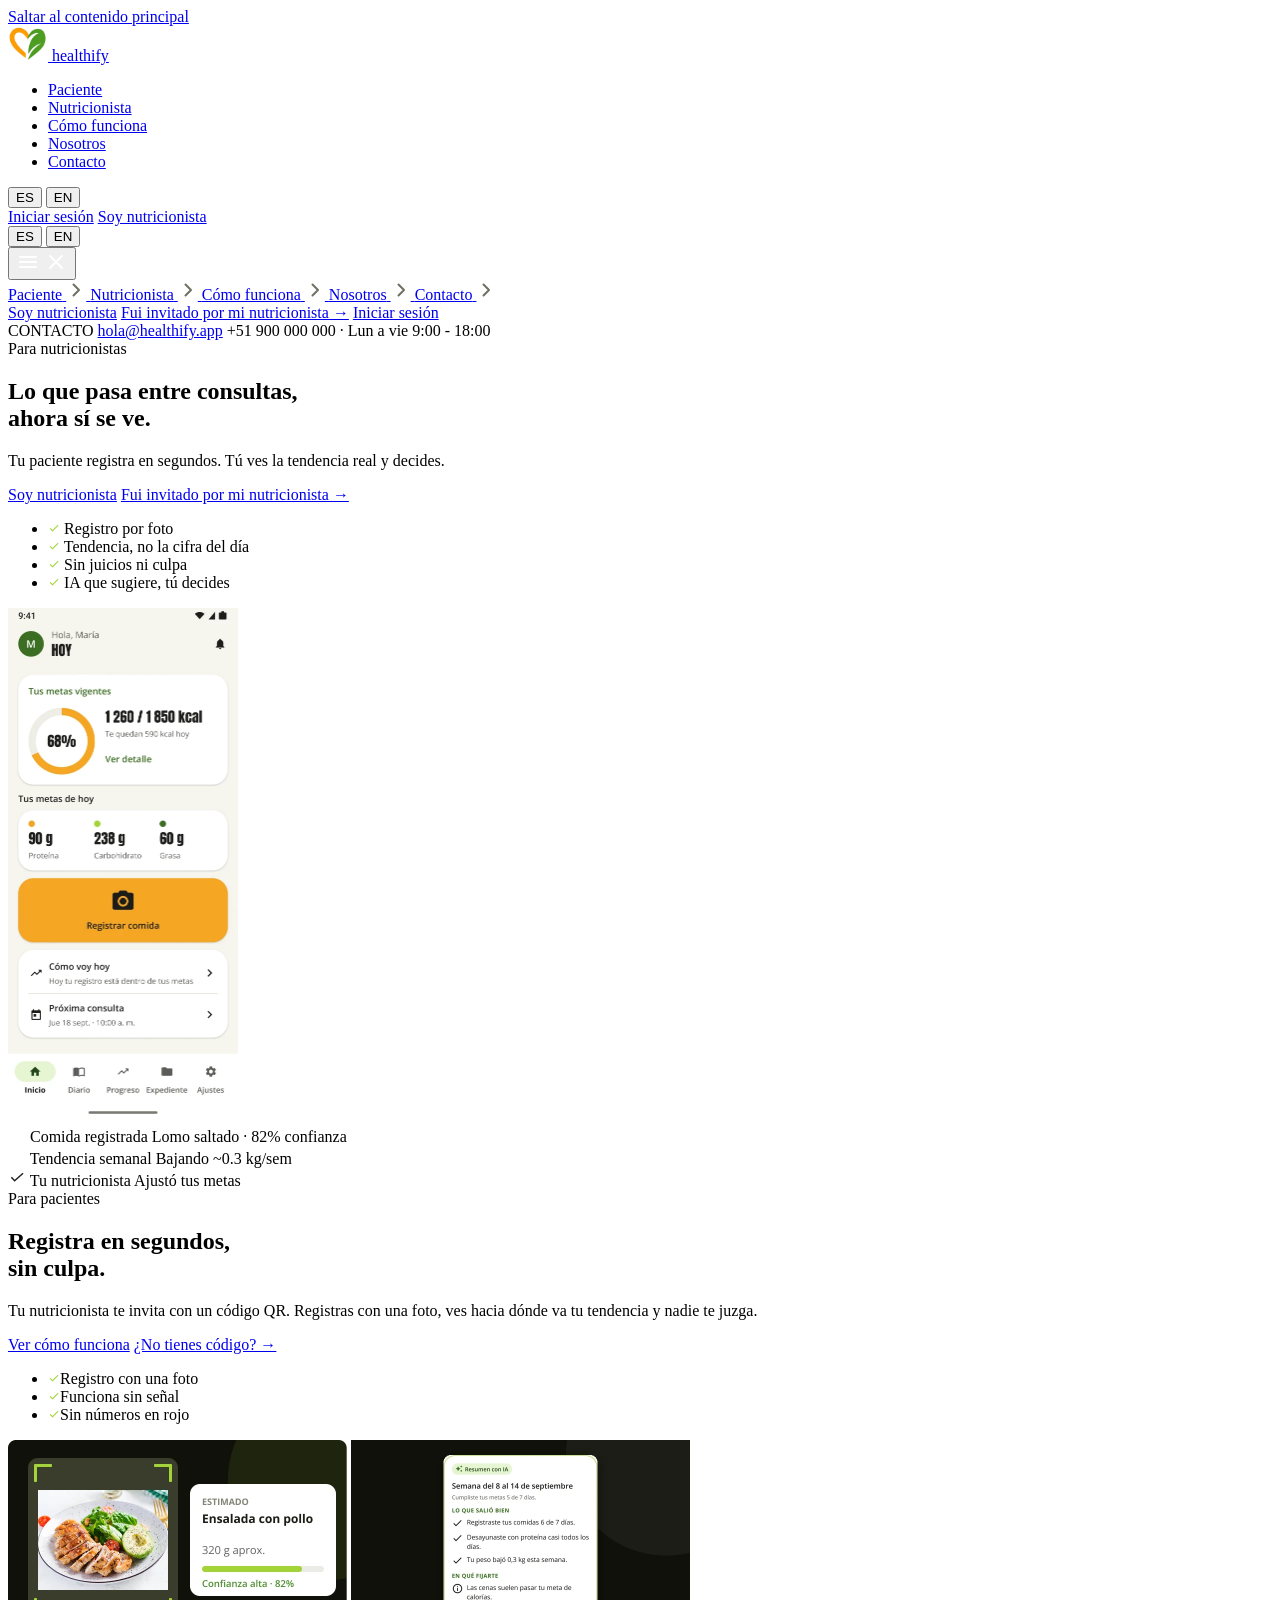
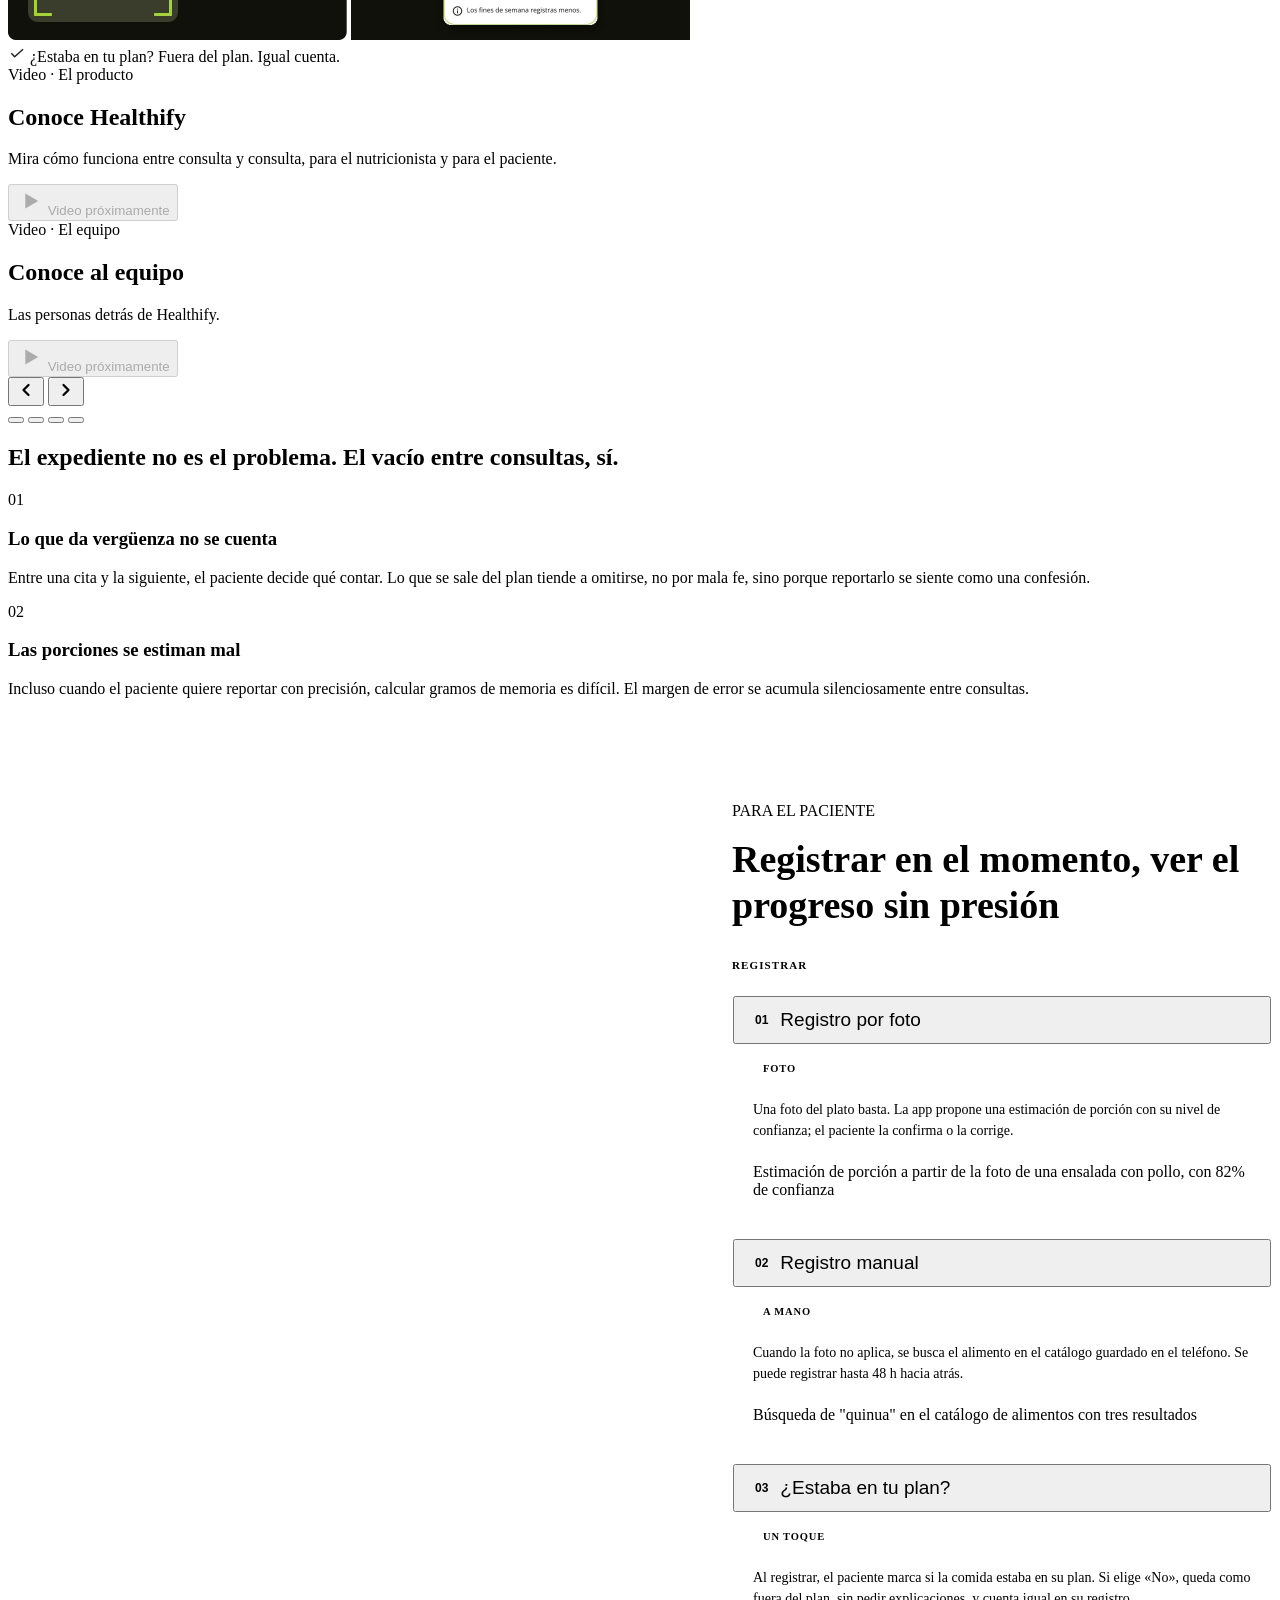
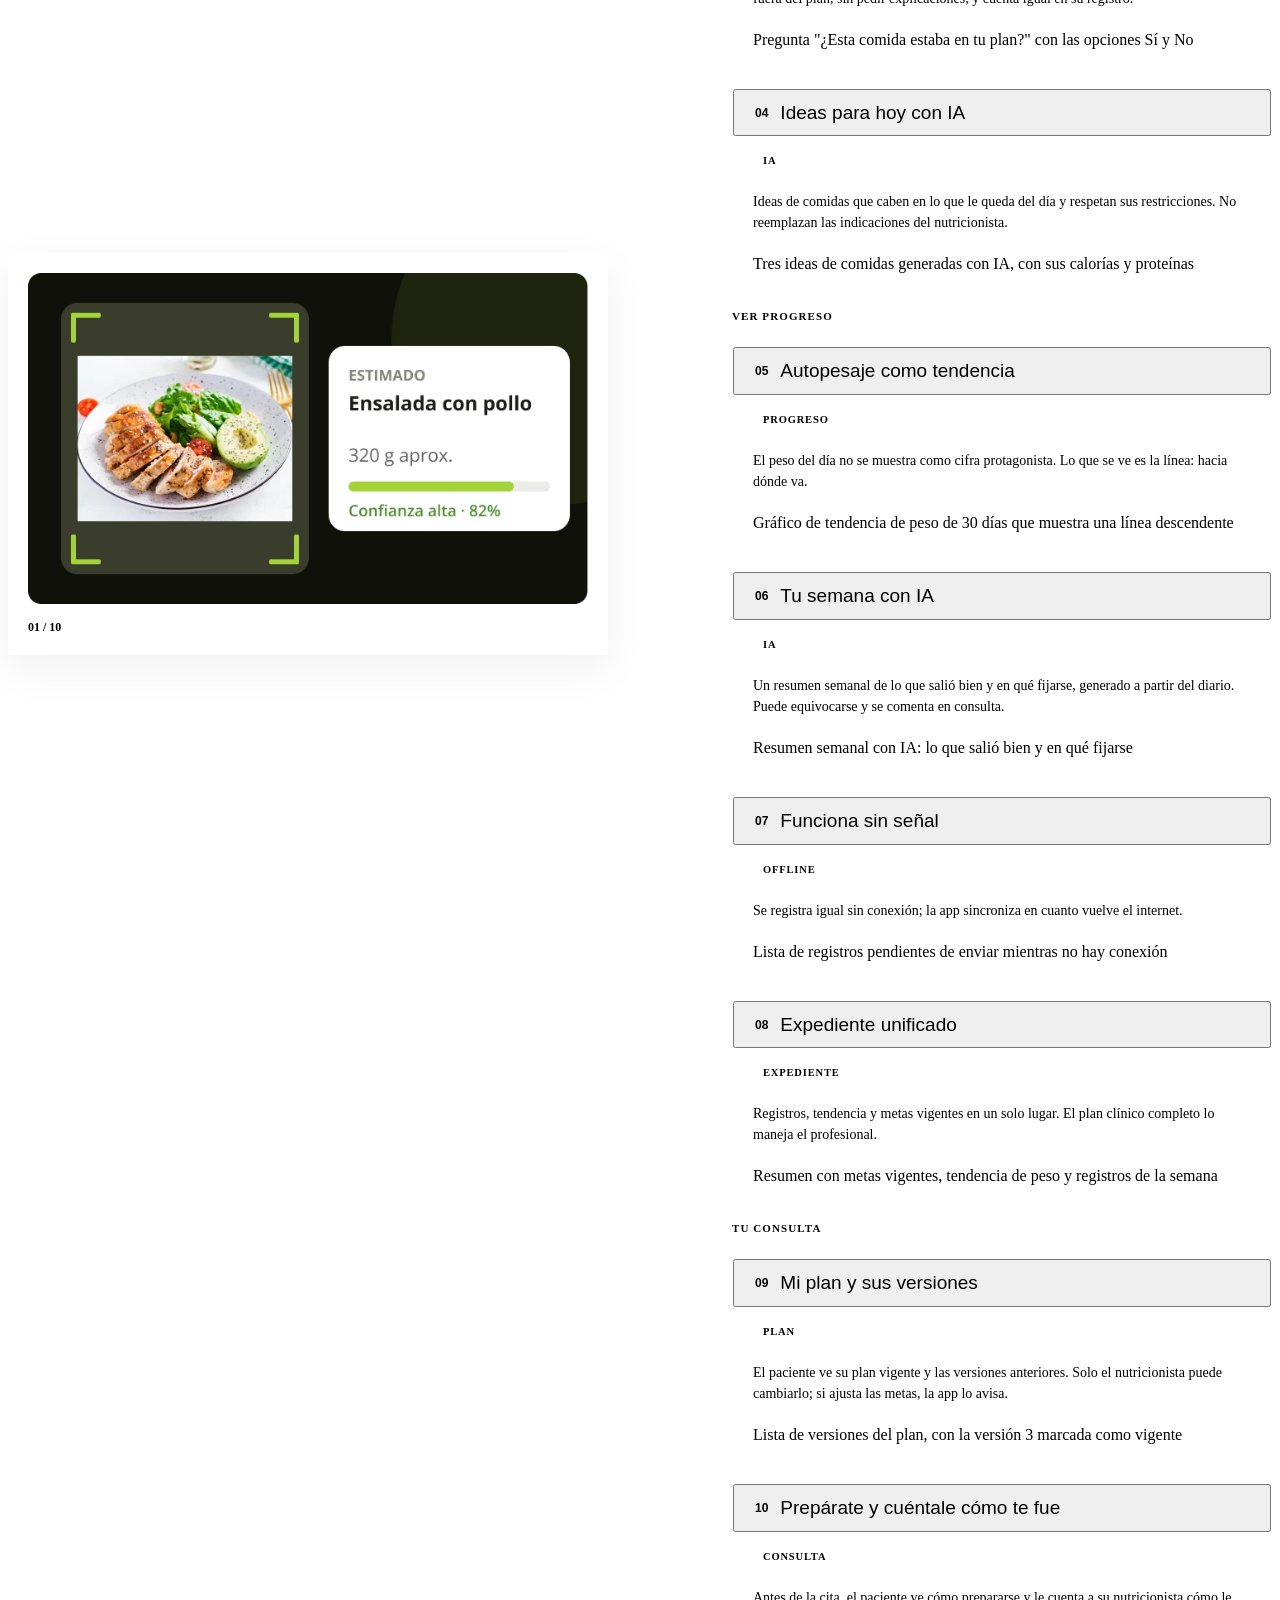
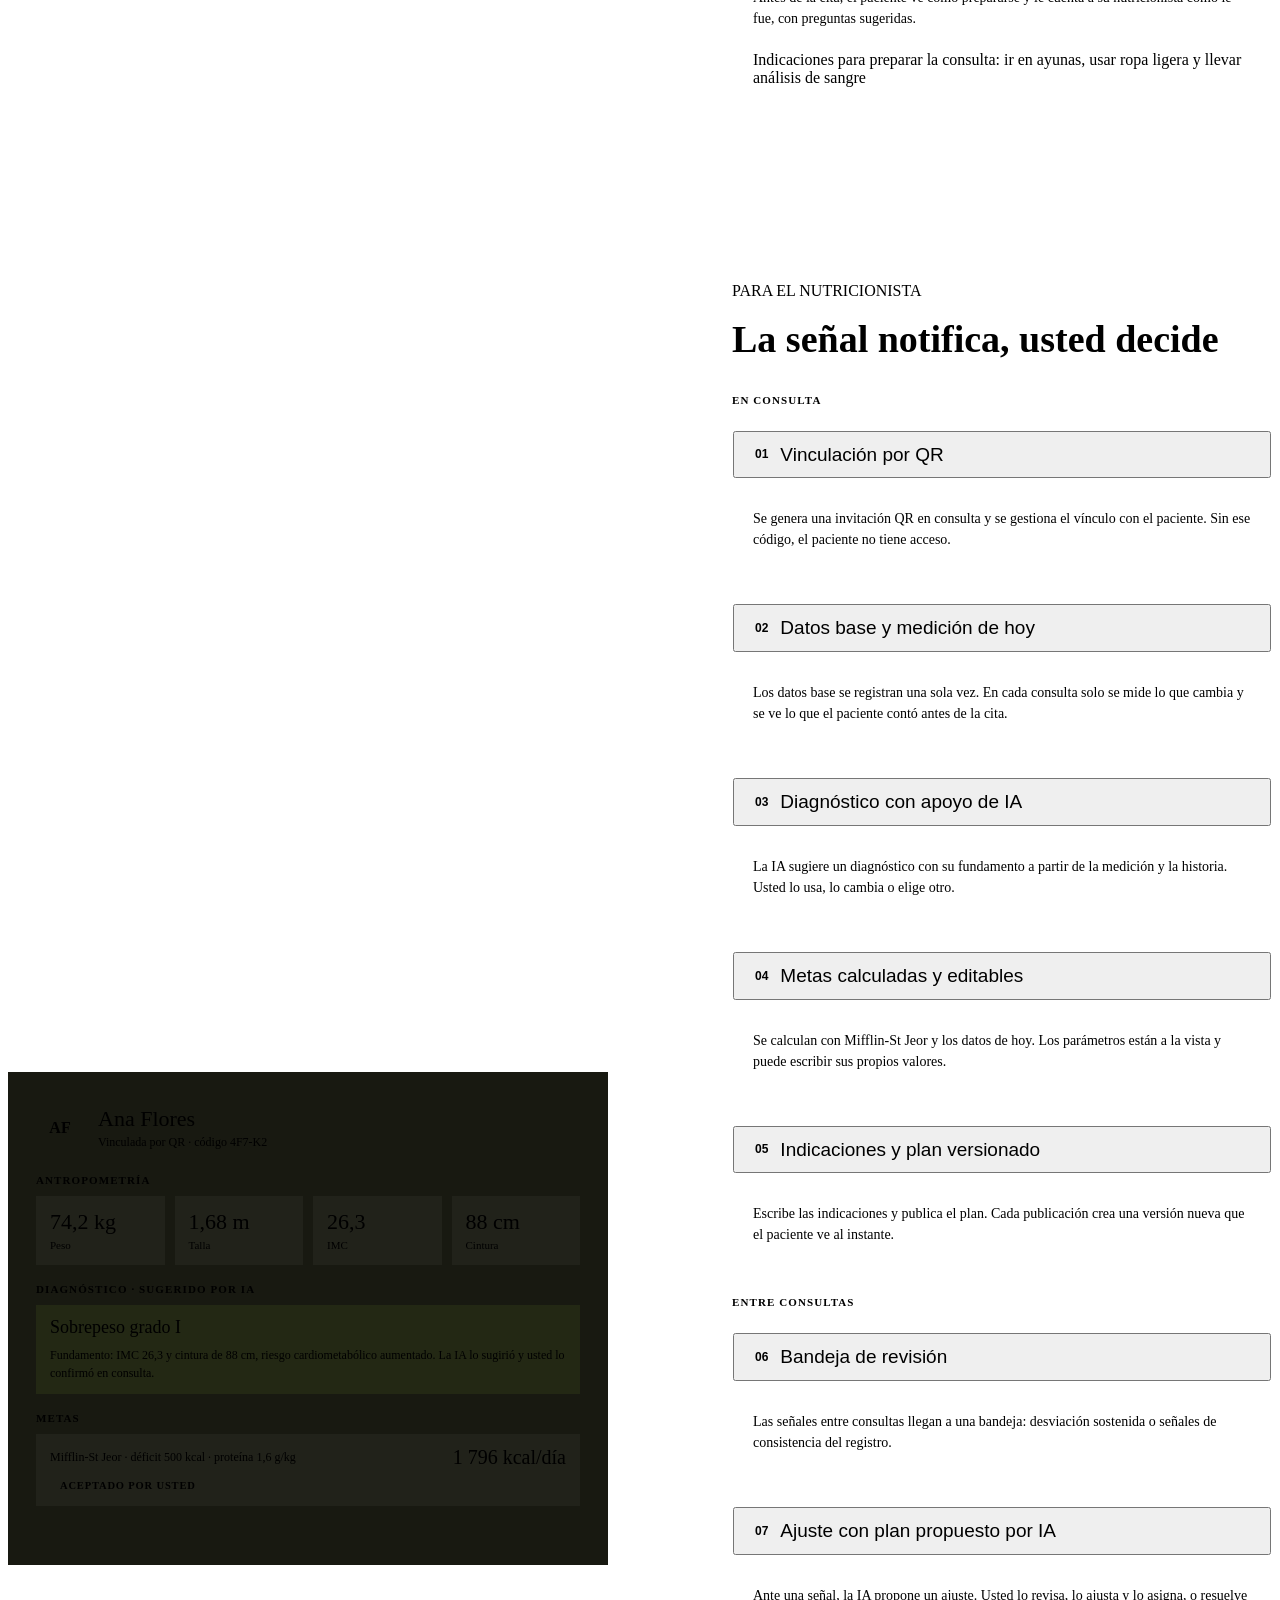
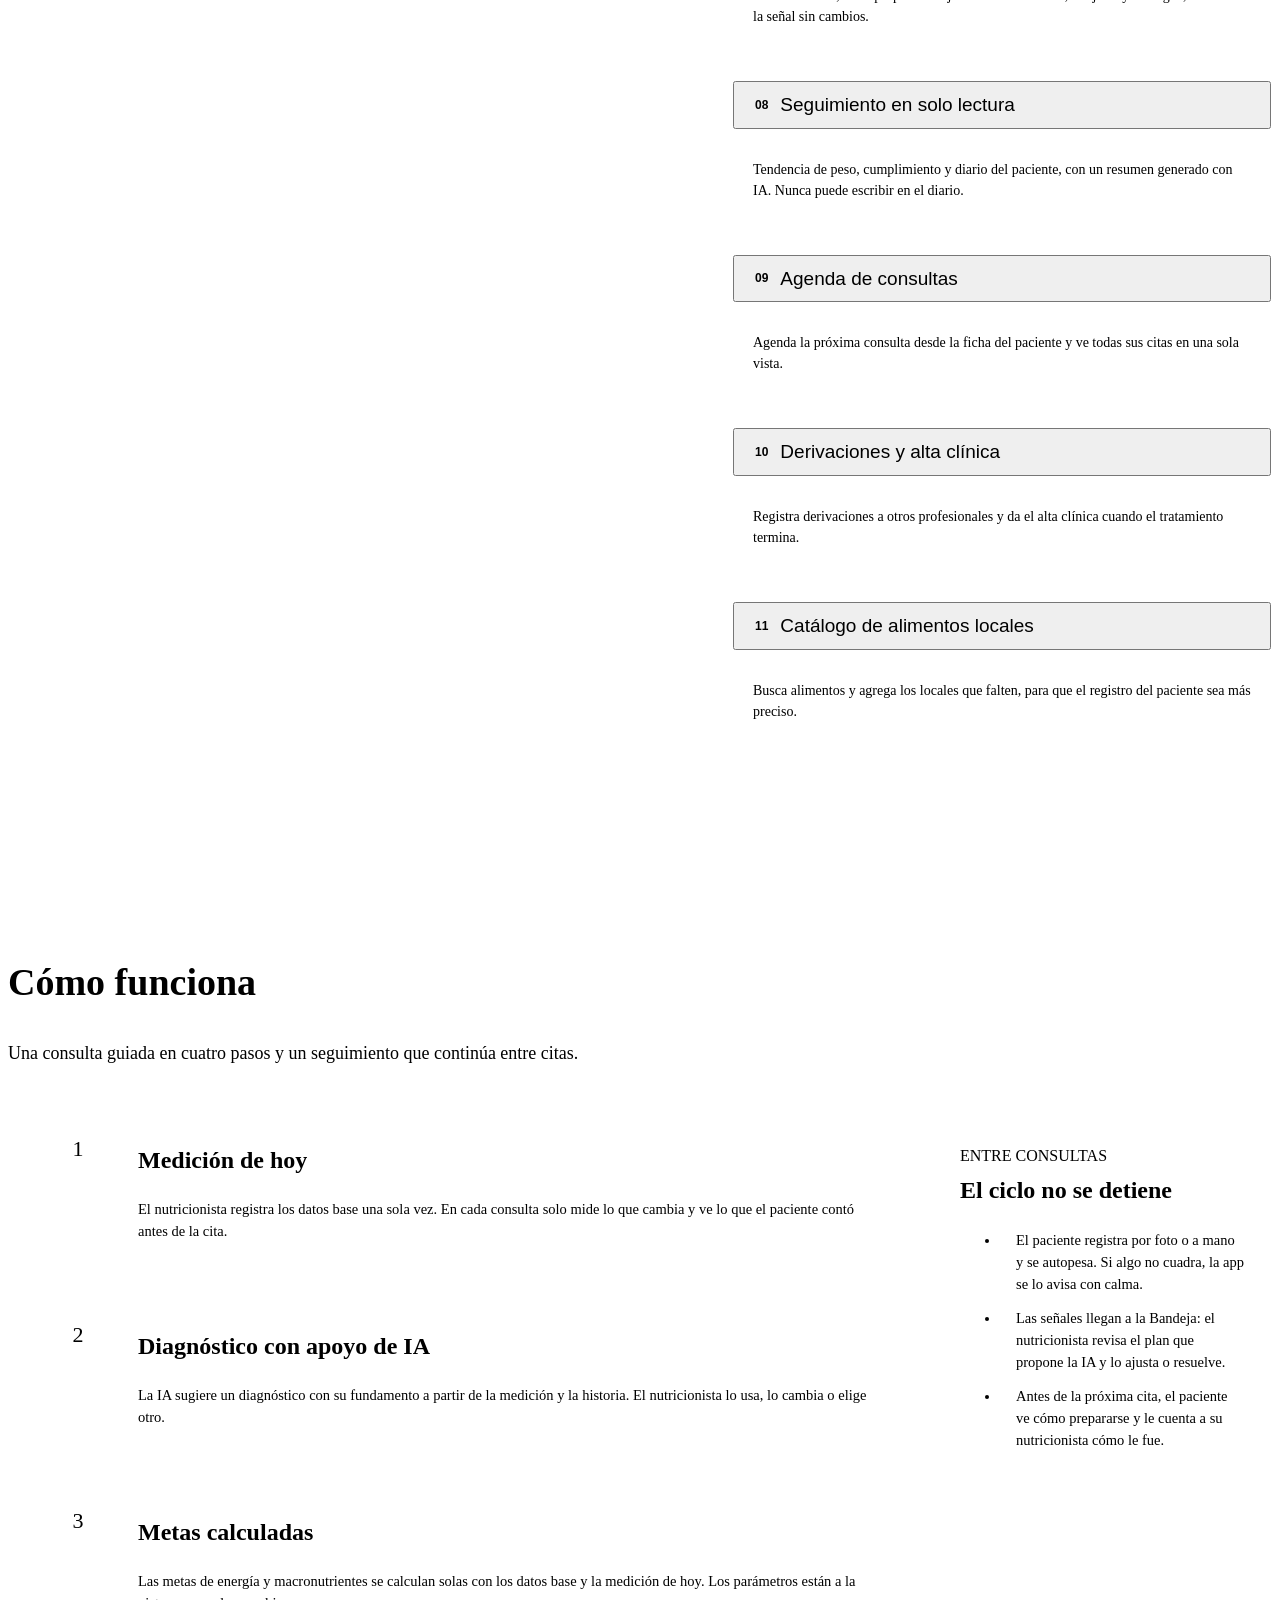
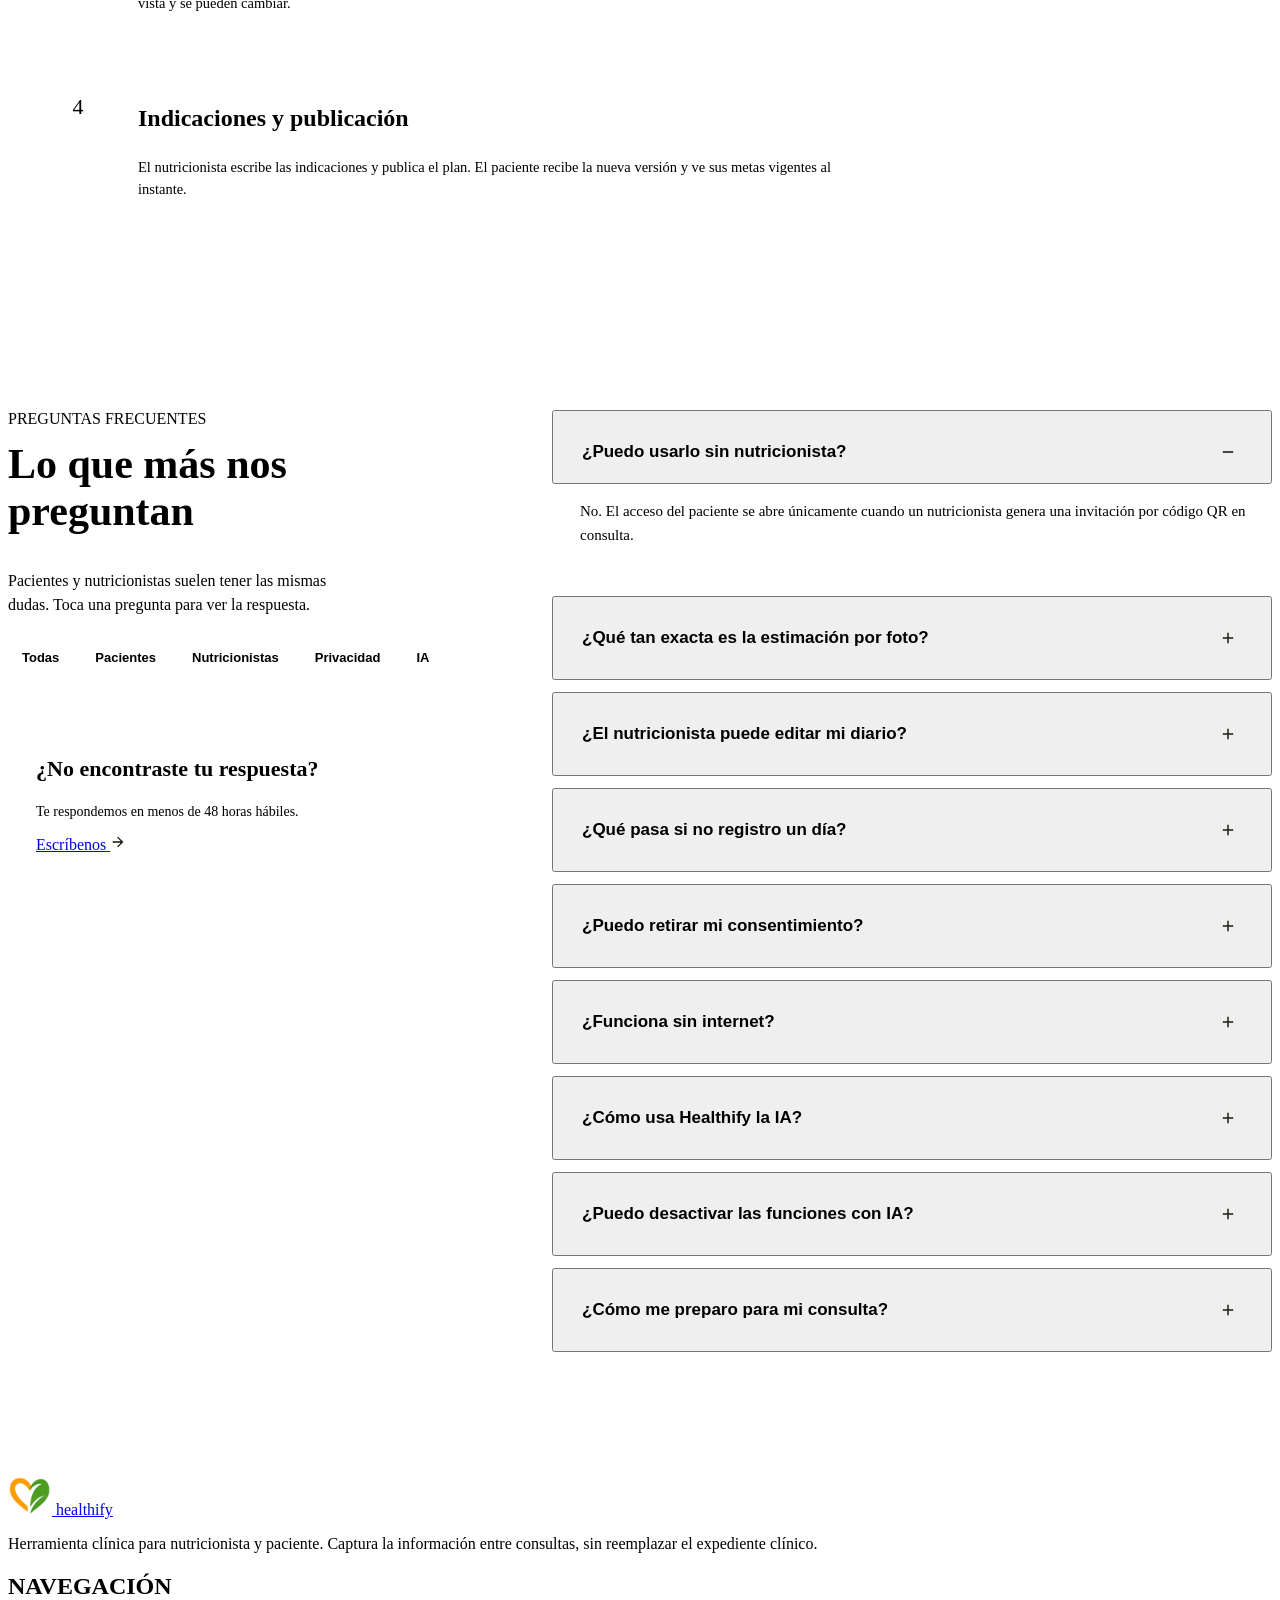
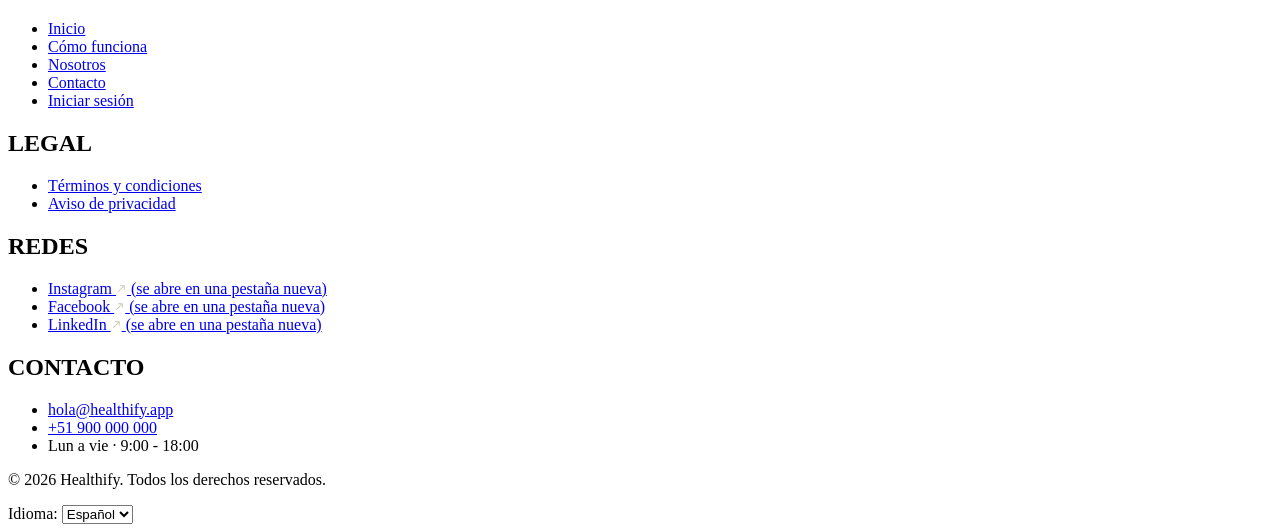
==== commit 40831ead: "fix(index): restore document structure and section order" ====
--- a/index.html
+++ b/index.html
@@ -1,783 +1,3 @@
-    <section class="patient showcase snap-section" id="paciente" data-showcase aria-labelledby="patient-title">
-      <div class="showcase__sticky">
-        <div class="container showcase__inner">
-
-          <div class="showcase__visual-slot">
-            <div class="showcase__visual showcase__visual--card" aria-hidden="true">
-              <div class="showcase__screens">
-                <img class="showcase__screen is-active" data-visual="0" src="assets/images/feature-photo.webp" width="339" height="200" alt="" />
-                <img class="showcase__screen" data-visual="1" src="assets/images/feature-manual.webp" width="339" height="200" alt="" loading="lazy" />
-                <img class="showcase__screen" data-visual="2" src="assets/images/feature-inplan.webp" width="339" height="200" alt="" loading="lazy" />
-                <img class="showcase__screen" data-visual="3" src="assets/images/feature-trend.webp" width="339" height="200" alt="" loading="lazy" />
-                <img class="showcase__screen" data-visual="4" src="assets/images/feature-offline.webp" width="339" height="200" alt="" loading="lazy" />
-                <img class="showcase__screen" data-visual="5" src="assets/images/feature-record.webp" width="339" height="200" alt="" loading="lazy" />
-                <img class="showcase__screen" data-visual="6" src="assets/images/feature-ideas.webp" width="339" height="200" alt="" loading="lazy" />
-                <img class="showcase__screen" data-visual="7" src="assets/images/feature-week.webp" width="339" height="200" alt="" loading="lazy" />
-                <img class="showcase__screen" data-visual="8" src="assets/images/feature-plan.webp" width="339" height="200" alt="" loading="lazy" />
-                <img class="showcase__screen" data-visual="9" src="assets/images/feature-prepare.webp" width="339" height="200" alt="" loading="lazy" />
-              </div>
-              <div class="showcase__progress">
-                <span class="showcase__count"><span data-showcase-count>01</span> / 10</span>
-                <span class="showcase__dots"><i class="is-active"></i><i></i><i></i><i></i><i></i><i></i><i></i><i></i><i></i><i></i></span>
-              </div>
-            </div>
-          </div>
-
-          <div class="showcase__body">
-            <span class="eyebrow" data-i18n="patient_eyebrow">PARA EL PACIENTE</span>
-            <h2 class="showcase__title" id="patient-title" data-i18n="patient_title">Registrar en el momento, ver el progreso sin presión</h2>
-
-            <div class="showcase__list">
-              <p class="showcase__group" data-i18n="patient_group1">REGISTRAR</p>
-              <div class="sc-item is-active" data-visual="0">
-                <h3><button class="sc-item__head" type="button" aria-expanded="true" aria-controls="pf1-panel" id="pf1-head">
-                  <span class="sc-item__num" aria-hidden="true">01</span>
-                  <span class="sc-item__title" data-i18n="pf1_title">Registro por foto</span>
-                  <svg class="sc-item__chevron" viewBox="0 0 16 16" width="18" height="18" aria-hidden="true" focusable="false"><path d="M4 6l4 4 4-4" fill="none" stroke="currentColor" stroke-width="1.8" stroke-linecap="round" stroke-linejoin="round"/></svg>
-                </button></h3>
-                <div class="sc-item__panel" id="pf1-panel" role="region" aria-labelledby="pf1-head"><div class="sc-item__panel-inner">
-                  <div class="sc-item__visual-slot"></div>
-                  <span class="chip-tag" data-i18n="pf1_tag">FOTO</span>
-                  <p data-i18n="pf1_desc">Una foto del plato basta. La app propone una estimación de porción con su nivel de confianza; el paciente la confirma o la corrige.</p>
-                  <span class="sr-only" data-i18n="pf1_alt">Estimación de porción a partir de la foto de una ensalada con pollo, con 82% de confianza</span>
-                </div></div>
-              </div>
-              <div class="sc-item" data-visual="1">
-                <h3><button class="sc-item__head" type="button" aria-expanded="false" aria-controls="pf2-panel" id="pf2-head">
-                  <span class="sc-item__num" aria-hidden="true">02</span>
-                  <span class="sc-item__title" data-i18n="pf2_title">Registro manual</span>
-                  <svg class="sc-item__chevron" viewBox="0 0 16 16" width="18" height="18" aria-hidden="true" focusable="false"><path d="M4 6l4 4 4-4" fill="none" stroke="currentColor" stroke-width="1.8" stroke-linecap="round" stroke-linejoin="round"/></svg>
-                </button></h3>
-                <div class="sc-item__panel" id="pf2-panel" role="region" aria-labelledby="pf2-head"><div class="sc-item__panel-inner">
-                  <div class="sc-item__visual-slot"></div>
-                  <span class="chip-tag chip-tag--orange" data-i18n="pf2_tag">A MANO</span>
-                  <p data-i18n="pf2_desc">Cuando la foto no aplica, se busca el alimento en el catálogo guardado en el teléfono. Se puede registrar hasta 48 h hacia atrás.</p>
-                  <span class="sr-only" data-i18n="pf2_alt">Búsqueda de "quinua" en el catálogo de alimentos con tres resultados</span>
-                </div></div>
-              </div>
-              <div class="sc-item" data-visual="2">
-                <h3><button class="sc-item__head" type="button" aria-expanded="false" aria-controls="pf3-panel" id="pf3-head">
-                  <span class="sc-item__num" aria-hidden="true">03</span>
-                  <span class="sc-item__title" data-i18n="pf3_title">¿Estaba en tu plan?</span>
-                  <svg class="sc-item__chevron" viewBox="0 0 16 16" width="18" height="18" aria-hidden="true" focusable="false"><path d="M4 6l4 4 4-4" fill="none" stroke="currentColor" stroke-width="1.8" stroke-linecap="round" stroke-linejoin="round"/></svg>
-                </button></h3>
-                <div class="sc-item__panel" id="pf3-panel" role="region" aria-labelledby="pf3-head"><div class="sc-item__panel-inner">
-                  <div class="sc-item__visual-slot"></div>
-                  <span class="chip-tag" data-i18n="pf3_tag">UN TOQUE</span>
-                  <p data-i18n="pf3_desc">Al registrar, el paciente marca si la comida estaba en su plan. Si elige «No», queda como fuera del plan, sin pedir explicaciones, y cuenta igual en su registro.</p>
-                  <span class="sr-only" data-i18n="pf3_alt">Pregunta "¿Esta comida estaba en tu plan?" con las opciones Sí y No</span>
-                </div></div>
-              </div>
-              <div class="sc-item" data-visual="6">
-                <h3><button class="sc-item__head" type="button" aria-expanded="false" aria-controls="pf4-panel" id="pf4-head">
-                  <span class="sc-item__num" aria-hidden="true">04</span>
-                  <span class="sc-item__title" data-i18n="pf7_title">Ideas para hoy con IA</span>
-                  <svg class="sc-item__chevron" viewBox="0 0 16 16" width="18" height="18" aria-hidden="true" focusable="false"><path d="M4 6l4 4 4-4" fill="none" stroke="currentColor" stroke-width="1.8" stroke-linecap="round" stroke-linejoin="round"/></svg>
-                </button></h3>
-                <div class="sc-item__panel" id="pf4-panel" role="region" aria-labelledby="pf4-head"><div class="sc-item__panel-inner">
-                  <div class="sc-item__visual-slot"></div>
-                  <span class="chip-tag chip-tag--orange" data-i18n="pf7_tag">IA</span>
-                  <p data-i18n="pf7_desc">Ideas de comidas que caben en lo que le queda del día y respetan sus restricciones. No reemplazan las indicaciones del nutricionista.</p>
-                  <span class="sr-only" data-i18n="pf7_alt">Tres ideas de comidas generadas con IA, con sus calorías y proteínas</span>
-                </div></div>
-              </div>
-              <p class="showcase__group" data-i18n="patient_group2">VER PROGRESO</p>
-              <div class="sc-item" data-visual="3">
-                <h3><button class="sc-item__head" type="button" aria-expanded="false" aria-controls="pf5-panel" id="pf5-head">
-                  <span class="sc-item__num" aria-hidden="true">05</span>
-                  <span class="sc-item__title" data-i18n="pf4_title">Autopesaje como tendencia</span>
-                  <svg class="sc-item__chevron" viewBox="0 0 16 16" width="18" height="18" aria-hidden="true" focusable="false"><path d="M4 6l4 4 4-4" fill="none" stroke="currentColor" stroke-width="1.8" stroke-linecap="round" stroke-linejoin="round"/></svg>
-                </button></h3>
-                <div class="sc-item__panel" id="pf5-panel" role="region" aria-labelledby="pf5-head"><div class="sc-item__panel-inner">
-                  <div class="sc-item__visual-slot"></div>
-                  <span class="chip-tag" data-i18n="pf4_tag">PROGRESO</span>
-                  <p data-i18n="pf4_desc">El peso del día no se muestra como cifra protagonista. Lo que se ve es la línea: hacia dónde va.</p>
-                  <span class="sr-only" data-i18n="pf4_alt">Gráfico de tendencia de peso de 30 días que muestra una línea descendente</span>
-                </div></div>
-              </div>
-              <div class="sc-item" data-visual="7">
-                <h3><button class="sc-item__head" type="button" aria-expanded="false" aria-controls="pf6-panel" id="pf6-head">
-                  <span class="sc-item__num" aria-hidden="true">06</span>
-                  <span class="sc-item__title" data-i18n="pf8_title">Tu semana con IA</span>
-                  <svg class="sc-item__chevron" viewBox="0 0 16 16" width="18" height="18" aria-hidden="true" focusable="false"><path d="M4 6l4 4 4-4" fill="none" stroke="currentColor" stroke-width="1.8" stroke-linecap="round" stroke-linejoin="round"/></svg>
-                </button></h3>
-                <div class="sc-item__panel" id="pf6-panel" role="region" aria-labelledby="pf6-head"><div class="sc-item__panel-inner">
-                  <div class="sc-item__visual-slot"></div>
-                  <span class="chip-tag chip-tag--orange" data-i18n="pf8_tag">IA</span>
-                  <p data-i18n="pf8_desc">Un resumen semanal de lo que salió bien y en qué fijarse, generado a partir del diario. Puede equivocarse y se comenta en consulta.</p>
-                  <span class="sr-only" data-i18n="pf8_alt">Resumen semanal con IA: lo que salió bien y en qué fijarse</span>
-                </div></div>
-              </div>
-              <div class="sc-item" data-visual="4">
-                <h3><button class="sc-item__head" type="button" aria-expanded="false" aria-controls="pf7-panel" id="pf7-head">
-                  <span class="sc-item__num" aria-hidden="true">07</span>
-                  <span class="sc-item__title" data-i18n="pf5_title">Funciona sin señal</span>
-                  <svg class="sc-item__chevron" viewBox="0 0 16 16" width="18" height="18" aria-hidden="true" focusable="false"><path d="M4 6l4 4 4-4" fill="none" stroke="currentColor" stroke-width="1.8" stroke-linecap="round" stroke-linejoin="round"/></svg>
-                </button></h3>
-                <div class="sc-item__panel" id="pf7-panel" role="region" aria-labelledby="pf7-head"><div class="sc-item__panel-inner">
-                  <div class="sc-item__visual-slot"></div>
-                  <span class="chip-tag" data-i18n="pf5_tag">OFFLINE</span>
-                  <p data-i18n="pf5_desc">Se registra igual sin conexión; la app sincroniza en cuanto vuelve el internet.</p>
-                  <span class="sr-only" data-i18n="pf5_alt">Lista de registros pendientes de enviar mientras no hay conexión</span>
-                </div></div>
-              </div>
-              <div class="sc-item" data-visual="5">
-                <h3><button class="sc-item__head" type="button" aria-expanded="false" aria-controls="pf8-panel" id="pf8-head">
-                  <span class="sc-item__num" aria-hidden="true">08</span>
-                  <span class="sc-item__title" data-i18n="pf6_title">Expediente unificado</span>
-                  <svg class="sc-item__chevron" viewBox="0 0 16 16" width="18" height="18" aria-hidden="true" focusable="false"><path d="M4 6l4 4 4-4" fill="none" stroke="currentColor" stroke-width="1.8" stroke-linecap="round" stroke-linejoin="round"/></svg>
-                </button></h3>
-                <div class="sc-item__panel" id="pf8-panel" role="region" aria-labelledby="pf8-head"><div class="sc-item__panel-inner">
-                  <div class="sc-item__visual-slot"></div>
-                  <span class="chip-tag chip-tag--orange" data-i18n="pf6_tag">EXPEDIENTE</span>
-                  <p data-i18n="pf6_desc">Registros, tendencia y metas vigentes en un solo lugar. El plan clínico completo lo maneja el profesional.</p>
-                  <span class="sr-only" data-i18n="pf6_alt">Resumen con metas vigentes, tendencia de peso y registros de la semana</span>
-                </div></div>
-              </div>
-              <p class="showcase__group" data-i18n="patient_group3">TU CONSULTA</p>
-              <div class="sc-item" data-visual="8">
-                <h3><button class="sc-item__head" type="button" aria-expanded="false" aria-controls="pf9-panel" id="pf9-head">
-                  <span class="sc-item__num" aria-hidden="true">09</span>
-                  <span class="sc-item__title" data-i18n="pf9_title">Mi plan y sus versiones</span>
-                  <svg class="sc-item__chevron" viewBox="0 0 16 16" width="18" height="18" aria-hidden="true" focusable="false"><path d="M4 6l4 4 4-4" fill="none" stroke="currentColor" stroke-width="1.8" stroke-linecap="round" stroke-linejoin="round"/></svg>
-                </button></h3>
-                <div class="sc-item__panel" id="pf9-panel" role="region" aria-labelledby="pf9-head"><div class="sc-item__panel-inner">
-                  <div class="sc-item__visual-slot"></div>
-                  <span class="chip-tag" data-i18n="pf9_tag">PLAN</span>
-                  <p data-i18n="pf9_desc">El paciente ve su plan vigente y las versiones anteriores. Solo el nutricionista puede cambiarlo; si ajusta las metas, la app lo avisa.</p>
-                  <span class="sr-only" data-i18n="pf9_alt">Lista de versiones del plan, con la versión 3 marcada como vigente</span>
-                </div></div>
-              </div>
-              <div class="sc-item" data-visual="9">
-                <h3><button class="sc-item__head" type="button" aria-expanded="false" aria-controls="pf10-panel" id="pf10-head">
-                  <span class="sc-item__num" aria-hidden="true">10</span>
-                  <span class="sc-item__title" data-i18n="pf10_title">Prepárate y cuéntale cómo te fue</span>
-                  <svg class="sc-item__chevron" viewBox="0 0 16 16" width="18" height="18" aria-hidden="true" focusable="false"><path d="M4 6l4 4 4-4" fill="none" stroke="currentColor" stroke-width="1.8" stroke-linecap="round" stroke-linejoin="round"/></svg>
-                </button></h3>
-                <div class="sc-item__panel" id="pf10-panel" role="region" aria-labelledby="pf10-head"><div class="sc-item__panel-inner">
-                  <div class="sc-item__visual-slot"></div>
-                  <span class="chip-tag chip-tag--orange" data-i18n="pf10_tag">CONSULTA</span>
-                  <p data-i18n="pf10_desc">Antes de la cita, el paciente ve cómo prepararse y le cuenta a su nutricionista cómo le fue, con preguntas sugeridas.</p>
-                  <span class="sr-only" data-i18n="pf10_alt">Indicaciones para preparar la consulta: ir en ayunas, usar ropa ligera y llevar análisis de sangre</span>
-                </div></div>
-              </div>
-            </div>
-          </div>
-
-        </div>
-      </div>
-    </section>
-
-    <section class="nutri showcase showcase--dark snap-section" id="nutricionista" data-showcase aria-labelledby="nutri-title">
-      <div class="showcase__sticky">
-        <div class="container showcase__inner">
-
-          <div class="showcase__visual-slot">
-            <div class="showcase__visual" aria-hidden="true">
-              <div class="mock is-active" data-visual="0">
-                <div class="mock__head">
-                  <span class="mock__avatar">AF</span>
-                  <span class="mock__who"><strong>Ana Flores</strong><small data-i18n="mock_linked">Vinculada por QR · código 4F7-K2</small></span>
-                  <span class="mock__qr"></span>
-                </div>
-                <span class="mock__label" data-i18n="mock_anthro">ANTROPOMETRÍA</span>
-                <div class="mock__stats">
-                  <span><strong>74,2 kg</strong><small data-i18n="mock_weight">Peso</small></span>
-                  <span><strong>1,68 m</strong><small data-i18n="mock_height">Talla</small></span>
-                  <span><strong>26,3</strong><small data-i18n="mock_bmi">IMC</small></span>
-                  <span><strong>88 cm</strong><small data-i18n="mock_waist">Cintura</small></span>
-                </div>
-                <span class="mock__label" data-i18n="mock_dx_label">DIAGNÓSTICO · SUGERIDO POR IA</span>
-                <div class="mock__box mock__box--lime">
-                  <strong data-i18n="mock_dx">Sobrepeso grado I</strong>
-                  <small data-i18n="mock_dx_basis">Fundamento: IMC 26,3 y cintura de 88 cm, riesgo cardiometabólico aumentado. La IA lo sugirió y usted lo confirmó en consulta.</small>
-                </div>
-                <span class="mock__label" data-i18n="mock_goals">METAS</span>
-                <div class="mock__box">
-                  <div class="mock__row"><small data-i18n="mock_goal_params">Mifflin-St Jeor · déficit 500 kcal · proteína 1,6 g/kg</small><strong data-i18n="mock_kcal">1 796 kcal/día</strong></div>
-                  <span class="chip-tag chip-tag--lime" data-i18n="mock_accepted">ACEPTADO POR USTED</span>
-                </div>
-              </div>
-              <div class="mock" data-visual="1">
-                <div class="mock__head">
-                  <span class="mock__who"><strong class="mock__title" data-i18n="mock_panel">Seguimiento</strong><small data-i18n="mock_panel_sub">Ana Flores · últimas 4 semanas</small></span>
-                  <span class="chip-tag chip-tag--lime">PLAN V3</span>
-                </div>
-                <div class="mock__chart">
-                  <div class="mock__chart-head"><small data-i18n="mock_trend">Tendencia · 4 semanas</small><strong data-i18n="mock_down">Bajando</strong></div>
-                  <svg viewBox="0 0 300 90" preserveAspectRatio="none">
-                    <path class="mock__grid" d="M0 20H300M0 45H300M0 70H300" />
-                    <path class="mock__line" d="M0 22 C30 12 55 20 80 30 S120 42 140 38 S180 34 200 50 S250 72 300 80" />
-                    <circle cx="18" cy="16" r="3"/><circle cx="48" cy="46" r="3"/><circle cx="78" cy="34" r="3"/><circle cx="128" cy="28" r="3"/><circle cx="158" cy="56" r="3"/><circle cx="228" cy="66" r="3"/><circle cx="258" cy="78" r="3"/>
-                  </svg>
-                </div>
-                <div class="mock__stats mock__stats--3">
-                  <span><strong>5 de 7</strong><small data-i18n="mock_consistency">Días dentro de metas</small></span>
-                  <span><strong>6 de 7</strong><small data-i18n="mock_entries">Días con registro</small></span>
-                  <span><strong>−0,3 kg/sem</strong><small data-i18n="mock_trend30">Tendencia de peso</small></span>
-                </div>
-                <div class="mock__box mock__row mock__row--start">
-                  <span class="chip-tag chip-tag--orange" data-i18n="mock_diary_tag">RESUMEN IA</span>
-                  <small data-i18n="mock_diary">Cumple sus metas casi todos los días. El jueves y el sábado registró menos energía de la indicada, sobre todo en la cena.</small>
-                </div>
-              </div>
-              <div class="mock" data-visual="2">
-                <div class="mock__head">
-                  <span class="mock__who"><strong class="mock__title" data-i18n="mock_inbox">Bandeja de revisión</strong><small data-i18n="mock_inbox_sub">Señales entre consultas</small></span>
-                  <span class="chip-tag chip-tag--orange" data-i18n="mock_inbox_new">1 NUEVA</span>
-                </div>
-                <div class="mock__box mock__box--lime">
-                  <strong data-i18n="mock_signal">Ana Flores · desviación sostenida</strong>
-                  <small data-i18n="mock_signal_date">Recibido el 8 sept. 2026</small>
-                </div>
-                <span class="mock__label" data-i18n="mock_ai_plan">PLAN PROPUESTO POR IA</span>
-                <div class="mock__box">
-                  <div class="mock__row"><small data-i18n="mock_ai_energy">Energía diaria</small><strong>1 796 → 1 650 kcal</strong></div>
-                  <div class="mock__row mock__row--start"><span class="chip-tag chip-tag--lime" data-i18n="mock_ai_new_tag">NUEVA</span><small data-i18n="mock_ai_new">Cena con proteína y vegetales</small></div>
-                </div>
-                <div class="mock__actions"><span class="mock__btn" data-i18n="mock_adjust">Ajustar</span><span class="mock__btn mock__btn--primary" data-i18n="mock_resolve">Resolver</span></div>
-              </div>
-            </div>
-          </div>
-
-          <div class="showcase__body">
-            <span class="eyebrow eyebrow--lime" data-i18n="nutri_eyebrow">PARA EL NUTRICIONISTA</span>
-            <h2 class="showcase__title" id="nutri-title" data-i18n="nutri_title">La señal notifica, usted decide</h2>
-
-            <div class="showcase__list">
-              <p class="showcase__group" data-i18n="nutri_group1">EN CONSULTA</p>
-              <div class="sc-item is-active" data-visual="0">
-                <h3><button class="sc-item__head" type="button" aria-expanded="true" aria-controls="nf1-panel" id="nf1-head">
-                  <span class="sc-item__num" aria-hidden="true">01</span>
-                  <span class="sc-item__title" data-i18n="nf1_title">Vinculación por QR</span>
-                  <svg class="sc-item__chevron" viewBox="0 0 16 16" width="18" height="18" aria-hidden="true" focusable="false"><path d="M4 6l4 4 4-4" fill="none" stroke="currentColor" stroke-width="1.8" stroke-linecap="round" stroke-linejoin="round"/></svg>
-                </button></h3>
-                <div class="sc-item__panel" id="nf1-panel" role="region" aria-labelledby="nf1-head"><div class="sc-item__panel-inner">
-                  <div class="sc-item__visual-slot"></div>
-                  <p data-i18n="nf1_desc">Se genera una invitación QR en consulta y se gestiona el vínculo con el paciente. Sin ese código, el paciente no tiene acceso.</p>
-                </div></div>
-              </div>
-              <div class="sc-item" data-visual="0">
-                <h3><button class="sc-item__head" type="button" aria-expanded="false" aria-controls="nf2-panel" id="nf2-head">
-                  <span class="sc-item__num" aria-hidden="true">02</span>
-                  <span class="sc-item__title" data-i18n="nf2_title">Datos base y medición de hoy</span>
-                  <svg class="sc-item__chevron" viewBox="0 0 16 16" width="18" height="18" aria-hidden="true" focusable="false"><path d="M4 6l4 4 4-4" fill="none" stroke="currentColor" stroke-width="1.8" stroke-linecap="round" stroke-linejoin="round"/></svg>
-                </button></h3>
-                <div class="sc-item__panel" id="nf2-panel" role="region" aria-labelledby="nf2-head"><div class="sc-item__panel-inner">
-                  <div class="sc-item__visual-slot"></div>
-                  <p data-i18n="nf2_desc">Los datos base se registran una sola vez. En cada consulta solo se mide lo que cambia y se ve lo que el paciente contó antes de la cita.</p>
-                </div></div>
-              </div>
-              <div class="sc-item" data-visual="0">
-                <h3><button class="sc-item__head" type="button" aria-expanded="false" aria-controls="nf3-panel" id="nf3-head">
-                  <span class="sc-item__num" aria-hidden="true">03</span>
-                  <span class="sc-item__title" data-i18n="nf3_title">Diagnóstico con apoyo de IA</span>
-                  <svg class="sc-item__chevron" viewBox="0 0 16 16" width="18" height="18" aria-hidden="true" focusable="false"><path d="M4 6l4 4 4-4" fill="none" stroke="currentColor" stroke-width="1.8" stroke-linecap="round" stroke-linejoin="round"/></svg>
-                </button></h3>
-                <div class="sc-item__panel" id="nf3-panel" role="region" aria-labelledby="nf3-head"><div class="sc-item__panel-inner">
-                  <div class="sc-item__visual-slot"></div>
-                  <p data-i18n="nf3_desc">La IA sugiere un diagnóstico con su fundamento a partir de la medición y la historia. Usted lo usa, lo cambia o elige otro.</p>
-                </div></div>
-              </div>
-              <div class="sc-item" data-visual="0">
-                <h3><button class="sc-item__head" type="button" aria-expanded="false" aria-controls="nf4-panel" id="nf4-head">
-                  <span class="sc-item__num" aria-hidden="true">04</span>
-                  <span class="sc-item__title" data-i18n="nf4_title">Metas calculadas y editables</span>
-                  <svg class="sc-item__chevron" viewBox="0 0 16 16" width="18" height="18" aria-hidden="true" focusable="false"><path d="M4 6l4 4 4-4" fill="none" stroke="currentColor" stroke-width="1.8" stroke-linecap="round" stroke-linejoin="round"/></svg>
-                </button></h3>
-                <div class="sc-item__panel" id="nf4-panel" role="region" aria-labelledby="nf4-head"><div class="sc-item__panel-inner">
-                  <div class="sc-item__visual-slot"></div>
-                  <p data-i18n="nf4_desc">Se calculan con Mifflin-St Jeor y los datos de hoy. Los parámetros están a la vista y puede escribir sus propios valores.</p>
-                </div></div>
-              </div>
-              <div class="sc-item" data-visual="0">
-                <h3><button class="sc-item__head" type="button" aria-expanded="false" aria-controls="nf5-panel" id="nf5-head">
-                  <span class="sc-item__num" aria-hidden="true">05</span>
-                  <span class="sc-item__title" data-i18n="nf5_title">Indicaciones y plan versionado</span>
-                  <svg class="sc-item__chevron" viewBox="0 0 16 16" width="18" height="18" aria-hidden="true" focusable="false"><path d="M4 6l4 4 4-4" fill="none" stroke="currentColor" stroke-width="1.8" stroke-linecap="round" stroke-linejoin="round"/></svg>
-                </button></h3>
-                <div class="sc-item__panel" id="nf5-panel" role="region" aria-labelledby="nf5-head"><div class="sc-item__panel-inner">
-                  <div class="sc-item__visual-slot"></div>
-                  <p data-i18n="nf5_desc">Escribe las indicaciones y publica el plan. Cada publicación crea una versión nueva que el paciente ve al instante.</p>
-                </div></div>
-              </div>
-              <p class="showcase__group" data-i18n="nutri_group2">ENTRE CONSULTAS</p>
-              <div class="sc-item" data-visual="2">
-                <h3><button class="sc-item__head" type="button" aria-expanded="false" aria-controls="nf6-panel" id="nf6-head">
-                  <span class="sc-item__num" aria-hidden="true">06</span>
-                  <span class="sc-item__title" data-i18n="nf6_title">Bandeja de revisión</span>
-                  <svg class="sc-item__chevron" viewBox="0 0 16 16" width="18" height="18" aria-hidden="true" focusable="false"><path d="M4 6l4 4 4-4" fill="none" stroke="currentColor" stroke-width="1.8" stroke-linecap="round" stroke-linejoin="round"/></svg>
-                </button></h3>
-                <div class="sc-item__panel" id="nf6-panel" role="region" aria-labelledby="nf6-head"><div class="sc-item__panel-inner">
-                  <div class="sc-item__visual-slot"></div>
-                  <p data-i18n="nf6_desc">Las señales entre consultas llegan a una bandeja: desviación sostenida o señales de consistencia del registro.</p>
-                </div></div>
-              </div>
-              <div class="sc-item" data-visual="2">
-                <h3><button class="sc-item__head" type="button" aria-expanded="false" aria-controls="nf7-panel" id="nf7-head">
-                  <span class="sc-item__num" aria-hidden="true">07</span>
-                  <span class="sc-item__title" data-i18n="nf7_title">Ajuste con plan propuesto por IA</span>
-                  <svg class="sc-item__chevron" viewBox="0 0 16 16" width="18" height="18" aria-hidden="true" focusable="false"><path d="M4 6l4 4 4-4" fill="none" stroke="currentColor" stroke-width="1.8" stroke-linecap="round" stroke-linejoin="round"/></svg>
-                </button></h3>
-                <div class="sc-item__panel" id="nf7-panel" role="region" aria-labelledby="nf7-head"><div class="sc-item__panel-inner">
-                  <div class="sc-item__visual-slot"></div>
-                  <p data-i18n="nf7_desc">Ante una señal, la IA propone un ajuste. Usted lo revisa, lo ajusta y lo asigna, o resuelve la señal sin cambios.</p>
-                </div></div>
-              </div>
-              <div class="sc-item" data-visual="1">
-                <h3><button class="sc-item__head" type="button" aria-expanded="false" aria-controls="nf8-panel" id="nf8-head">
-                  <span class="sc-item__num" aria-hidden="true">08</span>
-                  <span class="sc-item__title" data-i18n="nf8_title">Seguimiento en solo lectura</span>
-                  <svg class="sc-item__chevron" viewBox="0 0 16 16" width="18" height="18" aria-hidden="true" focusable="false"><path d="M4 6l4 4 4-4" fill="none" stroke="currentColor" stroke-width="1.8" stroke-linecap="round" stroke-linejoin="round"/></svg>
-                </button></h3>
-                <div class="sc-item__panel" id="nf8-panel" role="region" aria-labelledby="nf8-head"><div class="sc-item__panel-inner">
-                  <div class="sc-item__visual-slot"></div>
-                  <p data-i18n="nf8_desc">Tendencia de peso, cumplimiento y diario del paciente, con un resumen generado con IA. Nunca puede escribir en el diario.</p>
-                </div></div>
-              </div>
-              <div class="sc-item" data-visual="1">
-                <h3><button class="sc-item__head" type="button" aria-expanded="false" aria-controls="nf9-panel" id="nf9-head">
-                  <span class="sc-item__num" aria-hidden="true">09</span>
-                  <span class="sc-item__title" data-i18n="nf9_title">Agenda de consultas</span>
-                  <svg class="sc-item__chevron" viewBox="0 0 16 16" width="18" height="18" aria-hidden="true" focusable="false"><path d="M4 6l4 4 4-4" fill="none" stroke="currentColor" stroke-width="1.8" stroke-linecap="round" stroke-linejoin="round"/></svg>
-                </button></h3>
-                <div class="sc-item__panel" id="nf9-panel" role="region" aria-labelledby="nf9-head"><div class="sc-item__panel-inner">
-                  <div class="sc-item__visual-slot"></div>
-                  <p data-i18n="nf9_desc">Agenda la próxima consulta desde la ficha del paciente y ve todas sus citas en una sola vista.</p>
-                </div></div>
-              </div>
-              <div class="sc-item" data-visual="1">
-                <h3><button class="sc-item__head" type="button" aria-expanded="false" aria-controls="nf10-panel" id="nf10-head">
-                  <span class="sc-item__num" aria-hidden="true">10</span>
-                  <span class="sc-item__title" data-i18n="nf10_title">Derivaciones y alta clínica</span>
-                  <svg class="sc-item__chevron" viewBox="0 0 16 16" width="18" height="18" aria-hidden="true" focusable="false"><path d="M4 6l4 4 4-4" fill="none" stroke="currentColor" stroke-width="1.8" stroke-linecap="round" stroke-linejoin="round"/></svg>
-                </button></h3>
-                <div class="sc-item__panel" id="nf10-panel" role="region" aria-labelledby="nf10-head"><div class="sc-item__panel-inner">
-                  <div class="sc-item__visual-slot"></div>
-                  <p data-i18n="nf10_desc">Registra derivaciones a otros profesionales y da el alta clínica cuando el tratamiento termina.</p>
-                </div></div>
-              </div>
-              <div class="sc-item" data-visual="1">
-                <h3><button class="sc-item__head" type="button" aria-expanded="false" aria-controls="nf11-panel" id="nf11-head">
-                  <span class="sc-item__num" aria-hidden="true">11</span>
-                  <span class="sc-item__title" data-i18n="nf11_title">Catálogo de alimentos locales</span>
-                  <svg class="sc-item__chevron" viewBox="0 0 16 16" width="18" height="18" aria-hidden="true" focusable="false"><path d="M4 6l4 4 4-4" fill="none" stroke="currentColor" stroke-width="1.8" stroke-linecap="round" stroke-linejoin="round"/></svg>
-                </button></h3>
-                <div class="sc-item__panel" id="nf11-panel" role="region" aria-labelledby="nf11-head"><div class="sc-item__panel-inner">
-                  <div class="sc-item__visual-slot"></div>
-                  <p data-i18n="nf11_desc">Busca alimentos y agrega los locales que falten, para que el registro del paciente sea más preciso.</p>
-                </div></div>
-              </div>
-            </div>
-          </div>
-
-        </div>
-      </div>
-    </section>
-    <section class="how snap-section" id="como-funciona" aria-labelledby="how-title">
-      <div class="container">
-        <h2 class="section-heading" id="how-title" data-i18n="how_title">Cómo funciona</h2>
-        <p class="section-lead" data-i18n="how_subtitle">Una consulta guiada en cuatro pasos y un seguimiento que continúa entre citas.</p>
-
-        <div class="how__layout">
-        <ol class="steps">
-          <li class="step">
-            <div class="step__marker" aria-hidden="true">
-              <span class="step__number">1</span>
-              <span class="step__line"></span>
-            </div>
-            <div class="step__content">
-              <h3 data-i18n="how1_title">Medición de hoy</h3>
-              <p data-i18n="how1_desc">El nutricionista registra los datos base una sola vez. En cada consulta solo mide lo que cambia y ve lo que el paciente contó antes de la cita.</p>
-            </div>
-          </li>
-          <li class="step">
-            <div class="step__marker" aria-hidden="true">
-              <span class="step__number">2</span>
-              <span class="step__line"></span>
-            </div>
-            <div class="step__content">
-              <h3 data-i18n="how2_title">Diagnóstico con apoyo de IA</h3>
-              <p data-i18n="how2_desc">La IA sugiere un diagnóstico con su fundamento a partir de la medición y la historia. El nutricionista lo usa, lo cambia o elige otro.</p>
-            </div>
-          </li>
-          <li class="step">
-            <div class="step__marker" aria-hidden="true">
-              <span class="step__number">3</span>
-              <span class="step__line"></span>
-            </div>
-            <div class="step__content">
-              <h3 data-i18n="how3_title">Metas calculadas</h3>
-              <p data-i18n="how3_desc">Las metas de energía y macronutrientes se calculan solas con los datos base y la medición de hoy. Los parámetros están a la vista y se pueden cambiar.</p>
-            </div>
-          </li>
-          <li class="step step--last">
-            <div class="step__marker" aria-hidden="true">
-              <span class="step__number">4</span>
-            </div>
-            <div class="step__content">
-              <h3 data-i18n="how4_title">Indicaciones y publicación</h3>
-              <p data-i18n="how4_desc">El nutricionista escribe las indicaciones y publica el plan. El paciente recibe la nueva versión y ve sus metas vigentes al instante.</p>
-            </div>
-          </li>
-        </ol>
-
-        <aside class="how-cycle" aria-labelledby="how-cycle-title">
-          <span class="eyebrow" data-i18n="how_cycle_eyebrow">ENTRE CONSULTAS</span>
-          <h3 id="how-cycle-title" data-i18n="how_cycle_title">El ciclo no se detiene</h3>
-          <ul role="list">
-            <li data-i18n="how_cycle1">El paciente registra por foto o a mano y se autopesa. Si algo no cuadra, la app se lo avisa con calma.</li>
-            <li data-i18n="how_cycle2">Las señales llegan a la Bandeja: el nutricionista revisa el plan que propone la IA y lo ajusta o resuelve.</li>
-            <li data-i18n="how_cycle3">Antes de la próxima cita, el paciente ve cómo prepararse y le cuenta a su nutricionista cómo le fue.</li>
-          </ul>
-        </aside>
-        </div>
-      </div>
-    </section>
-
-    <section class="faq snap-section" id="preguntas" aria-labelledby="faq-title">
-      <div class="container faq__layout">
-
-        <div class="faq__intro">
-          <span class="eyebrow" data-i18n="faq_eyebrow">PREGUNTAS FRECUENTES</span>
-          <h2 class="faq__title" id="faq-title" data-i18n="faq_title">Lo que más nos preguntan</h2>
-          <p class="faq__subtitle" data-i18n="faq_subtitle">Pacientes y nutricionistas suelen tener las mismas dudas. Toca una pregunta para ver la respuesta.</p>
-
-          <div class="faq__filters" role="group" aria-label="Filtrar preguntas por tema" data-i18n-aria="faq_filters_aria">
-            <button class="filter-chip is-active" type="button" data-filter="all" aria-pressed="true" data-i18n="faq_filter_all">Todas</button>
-            <button class="filter-chip" type="button" data-filter="pacientes" aria-pressed="false" data-i18n="faq_filter_patients">Pacientes</button>
-            <button class="filter-chip" type="button" data-filter="nutricionistas" aria-pressed="false" data-i18n="faq_filter_nutri">Nutricionistas</button>
-            <button class="filter-chip" type="button" data-filter="privacidad" aria-pressed="false" data-i18n="faq_filter_privacy">Privacidad</button>
-            <button class="filter-chip" type="button" data-filter="ia" aria-pressed="false" data-i18n="faq_filter_ai">IA</button>
-          </div>
-        </div>
-
-        <div class="faq__list" role="list">
-          <div class="faq-item is-open" role="listitem" data-category="pacientes">
-            <button class="faq-item__question" type="button" id="faq-q1" aria-expanded="true" aria-controls="faq-a1">
-              <span data-i18n="faq1_q">¿Puedo usarlo sin nutricionista?</span>
-              <span class="faq-item__toggle" aria-hidden="true">
-                <img class="icon-plus" src="assets/icons/plus.svg" alt="" width="18" height="18" />
-                <img class="icon-minus" src="assets/icons/minus.svg" alt="" width="18" height="18" />
-              </span>
-            </button>
-            <div class="faq-item__answer" id="faq-a1" role="region" aria-labelledby="faq-q1">
-              <div class="faq-item__answer-inner">
-                <p data-i18n="faq1_a">No. El acceso del paciente se abre únicamente cuando un nutricionista genera una invitación por código QR en consulta.</p>
-              </div>
-            </div>
-          </div>
-          <div class="faq-item" role="listitem" data-category="pacientes">
-            <button class="faq-item__question" type="button" id="faq-q2" aria-expanded="false" aria-controls="faq-a2">
-              <span data-i18n="faq2_q">¿Qué tan exacta es la estimación por foto?</span>
-              <span class="faq-item__toggle" aria-hidden="true">
-                <img class="icon-plus" src="assets/icons/plus.svg" alt="" width="18" height="18" />
-                <img class="icon-minus" src="assets/icons/minus.svg" alt="" width="18" height="18" />
-              </span>
-            </button>
-            <div class="faq-item__answer" id="faq-a2" role="region" aria-labelledby="faq-q2">
-              <div class="faq-item__answer-inner">
-                <p data-i18n="faq2_a">Es una aproximación y siempre se muestra con su nivel de confianza. Puedes confirmarla, ajustar la porción o registrar a mano en su lugar.</p>
-              </div>
-            </div>
-          </div>
-          <div class="faq-item" role="listitem" data-category="nutricionistas privacidad">
-            <button class="faq-item__question" type="button" id="faq-q3" aria-expanded="false" aria-controls="faq-a3">
-              <span data-i18n="faq3_q">¿El nutricionista puede editar mi diario?</span>
-              <span class="faq-item__toggle" aria-hidden="true">
-                <img class="icon-plus" src="assets/icons/plus.svg" alt="" width="18" height="18" />
-                <img class="icon-minus" src="assets/icons/minus.svg" alt="" width="18" height="18" />
-              </span>
-            </button>
-            <div class="faq-item__answer" id="faq-a3" role="region" aria-labelledby="faq-q3">
-              <div class="faq-item__answer-inner">
-                <p data-i18n="faq3_a">No. Tu nutricionista puede leer lo que registras, pero nunca escribir ni corregir tu diario.</p>
-              </div>
-            </div>
-          </div>
-          <div class="faq-item" role="listitem" data-category="pacientes">
-            <button class="faq-item__question" type="button" id="faq-q4" aria-expanded="false" aria-controls="faq-a4">
-              <span data-i18n="faq4_q">¿Qué pasa si no registro un día?</span>
-              <span class="faq-item__toggle" aria-hidden="true">
-                <img class="icon-plus" src="assets/icons/plus.svg" alt="" width="18" height="18" />
-                <img class="icon-minus" src="assets/icons/minus.svg" alt="" width="18" height="18" />
-              </span>
-            </button>
-            <div class="faq-item__answer" id="faq-a4" role="region" aria-labelledby="faq-q4">
-              <div class="faq-item__answer-inner">
-                <p data-i18n="faq4_a">Nada malo. Un día sin registro se lee como un día sin datos, no como un incumplimiento. Como mucho, recibes un recordatorio amable.</p>
-              </div>
-            </div>
-          </div>
-          <div class="faq-item" role="listitem" data-category="pacientes privacidad">
-            <button class="faq-item__question" type="button" id="faq-q5" aria-expanded="false" aria-controls="faq-a5">
-              <span data-i18n="faq5_q">¿Puedo retirar mi consentimiento?</span>
-              <span class="faq-item__toggle" aria-hidden="true">
-                <img class="icon-plus" src="assets/icons/plus.svg" alt="" width="18" height="18" />
-                <img class="icon-minus" src="assets/icons/minus.svg" alt="" width="18" height="18" />
-              </span>
-            </button>
-            <div class="faq-item__answer" id="faq-a5" role="region" aria-labelledby="faq-q5">
-              <div class="faq-item__answer-inner">
-                <p data-i18n="faq5_a">Sí, cuando quieras y sin dar ninguna razón, desde Ajustes. Desde ese momento tu nutricionista deja de ver tus registros nuevos.</p>
-              </div>
-            </div>
-          </div>
-          <div class="faq-item" role="listitem" data-category="pacientes nutricionistas">
-            <button class="faq-item__question" type="button" id="faq-q6" aria-expanded="false" aria-controls="faq-a6">
-              <span data-i18n="faq6_q">¿Funciona sin internet?</span>
-              <span class="faq-item__toggle" aria-hidden="true">
-                <img class="icon-plus" src="assets/icons/plus.svg" alt="" width="18" height="18" />
-                <img class="icon-minus" src="assets/icons/minus.svg" alt="" width="18" height="18" />
-              </span>
-            </button>
-            <div class="faq-item__answer" id="faq-a6" role="region" aria-labelledby="faq-q6">
-              <div class="faq-item__answer-inner">
-                <p data-i18n="faq6_a">Sí. Registras igual y todo se envía automáticamente cuando vuelve la conexión.</p>
-              </div>
-            </div>
-          </div>
-          <div class="faq-item" role="listitem" data-category="pacientes nutricionistas ia">
-            <button class="faq-item__question" type="button" id="faq-q7" aria-expanded="false" aria-controls="faq-a7">
-              <span data-i18n="faq7_q">¿Cómo usa Healthify la IA?</span>
-              <span class="faq-item__toggle" aria-hidden="true">
-                <img class="icon-plus" src="assets/icons/plus.svg" alt="" width="18" height="18" />
-                <img class="icon-minus" src="assets/icons/minus.svg" alt="" width="18" height="18" />
-              </span>
-            </button>
-            <div class="faq-item__answer" id="faq-a7" role="region" aria-labelledby="faq-q7">
-              <div class="faq-item__answer-inner">
-                <p data-i18n="faq7_a">Para sugerir, nunca para decidir. Al nutricionista le propone un diagnóstico y ajustes al plan; al paciente, un resumen de su semana, ideas de comidas y preguntas para su consulta. Siempre decide una persona.</p>
-              </div>
-            </div>
-          </div>
-          <div class="faq-item" role="listitem" data-category="pacientes privacidad ia">
-            <button class="faq-item__question" type="button" id="faq-q8" aria-expanded="false" aria-controls="faq-a8">
-              <span data-i18n="faq8_q">¿Puedo desactivar las funciones con IA?</span>
-              <span class="faq-item__toggle" aria-hidden="true">
-                <img class="icon-plus" src="assets/icons/plus.svg" alt="" width="18" height="18" />
-                <img class="icon-minus" src="assets/icons/minus.svg" alt="" width="18" height="18" />
-              </span>
-            </button>
-            <div class="faq-item__answer" id="faq-a8" role="region" aria-labelledby="faq-q8">
-              <div class="faq-item__answer-inner">
-                <p data-i18n="faq8_a">Sí. En Ajustes → Funciones con IA eliges cuáles usar. Si las desactivas, dejamos de usar tu diario para esas funciones; tu plan y tus registros no cambian.</p>
-              </div>
-            </div>
-          </div>
-          <div class="faq-item" role="listitem" data-category="pacientes">
-            <button class="faq-item__question" type="button" id="faq-q9" aria-expanded="false" aria-controls="faq-a9">
-              <span data-i18n="faq9_q">¿Cómo me preparo para mi consulta?</span>
-              <span class="faq-item__toggle" aria-hidden="true">
-                <img class="icon-plus" src="assets/icons/plus.svg" alt="" width="18" height="18" />
-                <img class="icon-minus" src="assets/icons/minus.svg" alt="" width="18" height="18" />
-              </span>
-            </button>
-            <div class="faq-item__answer" id="faq-a9" role="region" aria-labelledby="faq-q9">
-              <div class="faq-item__answer-inner">
-                <p data-i18n="faq9_a">En Mis consultas ves cómo prepararte (por ejemplo, si debes ir en ayunas) y puedes contarle a tu nutricionista cómo te fue antes de la cita.</p>
-              </div>
-            </div>
-          </div>
-        </div>
-
-        <aside class="faq__help">
-          <div class="help-card">
-            <h3 data-i18n="faq_help_title">¿No encontraste tu respuesta?</h3>
-            <p data-i18n="faq_help_text">Te respondemos en menos de 48 horas hábiles.</p>
-            <a class="btn btn--primary btn--sm" href="contact.html#formulario">
-              <span data-i18n="faq_help_cta">Escríbenos</span>
-              <img src="assets/icons/arrow-right.svg" alt="" width="16" height="16" />
-            </a>
-          </div>
-        </aside>
-
-      </div>
-    </section>
-
-  </main>
-    <section class="hero snap-section" data-carousel aria-roledescription="carousel" aria-label="Destacados" data-i18n-aria="hero_carousel_aria">
-      <div class="hero__viewport">
-        <div class="hero__track" aria-live="off">
-
-        <div class="hero__slide is-active" role="group" aria-roledescription="slide" aria-label="1 / 4" data-i18n-aria="hero_slide1_aria">
-          <div class="container hero__inner">
-
-            <div class="hero__content">
-              <span class="tag-pill" data-i18n="hero_tag">Para nutricionistas</span>
-              <h1 class="hero__title" id="hero-title" data-i18n="hero_title" data-i18n-html>Lo que pasa entre consultas,<br class="br-lg"> ahora <span class="text-lime">sí se ve.</span></h1>
-              <p class="hero__subtitle" data-i18n="hero_subtitle">Tu paciente registra en segundos. Tú ves la tendencia real y decides.</p>
-
-              <div class="hero__actions">
-                <a class="btn btn--primary btn--wide" href="contact.html?rol=nutricionista#formulario" data-i18n="nav_cta">Soy nutricionista</a>
-                <a class="btn btn--text-light" href="#paciente" data-hero-go="1" data-i18n="nav_invited">Fui invitado por mi nutricionista →</a>
-              </div>
-
-              <ul class="hero__benefits" role="list">
-                <li class="benefit">
-                  <span class="benefit__icon"><img src="assets/icons/check.svg" alt="" width="12" height="12" /></span>
-                  <span data-i18n="hero_benefit1">Registro por foto</span>
-                </li>
-                <li class="benefit">
-                  <span class="benefit__icon"><img src="assets/icons/check.svg" alt="" width="12" height="12" /></span>
-                  <span data-i18n="hero_benefit2">Tendencia, no la cifra del día</span>
-                </li>
-                <li class="benefit">
-                  <span class="benefit__icon"><img src="assets/icons/check.svg" alt="" width="12" height="12" /></span>
-                  <span data-i18n="hero_benefit3">Sin juicios ni culpa</span>
-                </li>
-                <li class="benefit">
-                  <span class="benefit__icon"><img src="assets/icons/check.svg" alt="" width="12" height="12" /></span>
-                  <span data-i18n="hero_benefit4">IA que sugiere, tú decides</span>
-                </li>
-              </ul>
-            </div>
-
-            <div class="hero__visual">
-              <span class="circle hero__circle--lg" aria-hidden="true"></span>
-              <span class="circle hero__circle--sm" aria-hidden="true"></span>
-
-              <div class="phone">
-                <img class="phone__screen" src="assets/images/hero-phone-screen.webp?v=2" width="230" height="512"
-                     alt="Pantalla de inicio de la app Healthify con las metas del día, los macronutrientes, el botón para registrar comidas y la próxima consulta"
-                     data-i18n-alt="hero_phone_alt" fetchpriority="high" />
-              </div>
-
-              <div class="float-card-slot float-card-slot--meal">
-                <div class="float-card">
-                  <span class="float-card__icon float-card__icon--green"><img src="assets/icons/camera.svg" alt="" width="18" height="18" /></span>
-                  <span class="float-card__text">
-                    <span class="float-card__label" data-i18n="hero_card1_label">Comida registrada</span>
-                    <span class="float-card__value" data-i18n="hero_card1_value">Lomo saltado · 82% confianza</span>
-                  </span>
-                </div>
-              </div>
-
-              <div class="float-card-slot float-card-slot--trend">
-                <div class="float-card">
-                  <span class="float-card__icon float-card__icon--orange"><img src="assets/icons/trend.svg" alt="" width="18" height="18" /></span>
-                  <span class="float-card__text">
-                    <span class="float-card__label" data-i18n="hero_card2_label">Tendencia semanal</span>
-                    <span class="float-card__value" data-i18n="hero_card2_value">Bajando ~0.3 kg/sem</span>
-                  </span>
-                </div>
-              </div>
-
-              <div class="float-card-slot float-card-slot--nutri">
-                <div class="float-card">
-                  <span class="float-card__icon float-card__icon--lime"><img src="assets/icons/check-dark.svg" alt="" width="18" height="18" /></span>
-                  <span class="float-card__text">
-                    <span class="float-card__label" data-i18n="hero_card3_label">Tu nutricionista</span>
-                    <span class="float-card__value" data-i18n="hero_card3_value">Ajustó tus metas</span>
-                  </span>
-                </div>
-              </div>
-            </div>
-          </div>
-        </div>
-
-        <div class="hero__slide" role="group" aria-roledescription="slide" aria-label="2 / 4" data-i18n-aria="hero_slide2_aria">
-          <div class="container hero__inner">
-            <div class="hero__content">
-              <span class="tag-pill" data-i18n="hero2_tag">Para pacientes</span>
-              <h2 class="hero__title" data-i18n="hero2_title" data-i18n-html>Registra en segundos,<br class="br-lg"> <span class="text-lime">sin culpa.</span></h2>
-              <p class="hero__subtitle" data-i18n="hero2_subtitle">Tu nutricionista te invita con un código QR. Registras con una foto, ves hacia dónde va tu tendencia y nadie te juzga.</p>
-              <div class="hero__actions">
-                <a class="btn btn--primary btn--wide" href="#paciente" data-i18n="hero2_cta">Ver cómo funciona</a>
-                <a class="btn btn--text-light" href="contact.html?rol=paciente#formulario" data-i18n="hero2_link">¿No tienes código? →</a>
-              </div>
-              <ul class="hero__benefits" role="list">
-                <li class="benefit"><span class="benefit__icon"><img src="assets/icons/check.svg" alt="" width="12" height="12" /></span><span data-i18n="hero2_benefit1">Registro con una foto</span></li>
-                <li class="benefit"><span class="benefit__icon"><img src="assets/icons/check.svg" alt="" width="12" height="12" /></span><span data-i18n="hero2_benefit2">Funciona sin señal</span></li>
-                <li class="benefit"><span class="benefit__icon"><img src="assets/icons/check.svg" alt="" width="12" height="12" /></span><span data-i18n="hero2_benefit3">Sin números en rojo</span></li>
-              </ul>
-            </div>
-
-            <div class="hero__visual hero__visual--patient" aria-hidden="true">
-              <span class="circle hero__circle--lg"></span>
-              <span class="circle hero__circle--sm hero__circle--lime"></span>
-              <img class="hero__shot hero__shot--a" src="assets/images/feature-photo.webp" width="339" height="200" alt="" loading="lazy" />
-              <img class="hero__shot hero__shot--b" src="assets/images/feature-week.webp" width="339" height="200" alt="" loading="lazy" />
-              <div class="float-card-slot float-card-slot--offplan">
-                <div class="float-card">
-                  <span class="float-card__icon float-card__icon--lime"><img src="assets/icons/check-dark.svg" alt="" width="18" height="18" /></span>
-                  <span class="float-card__text">
-                    <span class="float-card__label" data-i18n="hero2_card_label">¿Estaba en tu plan?</span>
-                    <span class="float-card__value" data-i18n="hero2_card_value">Fuera del plan. Igual cuenta.</span>
-                  </span>
-                </div>
-              </div>
-            </div>
-          </div>
-        </div>
-
-        <div class="hero__slide hero__slide--video" role="group" aria-roledescription="slide" aria-label="3 / 4" data-i18n-aria="hero_slide3_aria">
-          <div class="container hero__video-inner">
-            <span class="tag-pill" data-i18n="hero3_tag">Video · El producto</span>
-            <h2 class="hero__title hero__title--video" data-i18n="hero3_title">Conoce Healthify</h2>
-            <p class="hero__subtitle" data-i18n="hero3_sub">Mira cómo funciona entre consulta y consulta, para el nutricionista y para el paciente.</p>
-            <div class="hero__video" data-youtube-id="" data-video-title-key="hero3_title">
-              <button class="hero__video-play" type="button" disabled>
-                <span class="hero__video-icon"><svg viewBox="0 0 24 24" width="28" height="28" aria-hidden="true" focusable="false"><path d="M8 5.5v13l11-6.5z" fill="currentColor"/></svg></span>
-                <span class="hero__video-label" data-i18n="video_soon">Video próximamente</span>
-              </button>
-            </div>
-          </div>
-        </div>
-
-        <div class="hero__slide hero__slide--video" role="group" aria-roledescription="slide" aria-label="4 / 4" data-i18n-aria="hero_slide4_aria">
-          <div class="container hero__video-inner">
-            <span class="tag-pill" data-i18n="hero4_tag">Video · El equipo</span>
-            <h2 class="hero__title hero__title--video" data-i18n="hero4_title">Conoce al equipo</h2>
-            <p class="hero__subtitle" data-i18n="hero4_sub">Las personas detrás de Healthify.</p>
-            <div class="hero__video" data-youtube-id="" data-video-title-key="hero4_title">
-              <button class="hero__video-play" type="button" disabled>
-                <span class="hero__video-icon"><svg viewBox="0 0 24 24" width="28" height="28" aria-hidden="true" focusable="false"><path d="M8 5.5v13l11-6.5z" fill="currentColor"/></svg></span>
-                <span class="hero__video-label" data-i18n="video_soon">Video próximamente</span>
-              </button>
-            </div>
-          </div>
-        </div>
-
-        </div>
-      </div>
-
-      <button class="hero__arrow hero__arrow--prev" type="button" aria-label="Diapositiva anterior" data-i18n-aria="hero_prev"><svg viewBox="0 0 16 16" width="20" height="20" aria-hidden="true" focusable="false"><path d="M10 4L6 8l4 4" fill="none" stroke="currentColor" stroke-width="1.8" stroke-linecap="round" stroke-linejoin="round"/></svg></button>
-      <button class="hero__arrow hero__arrow--next" type="button" aria-label="Diapositiva siguiente" data-i18n-aria="hero_next"><svg viewBox="0 0 16 16" width="20" height="20" aria-hidden="true" focusable="false"><path d="M6 4l4 4-4 4" fill="none" stroke="currentColor" stroke-width="1.8" stroke-linecap="round" stroke-linejoin="round"/></svg></button>
-
-      <div class="hero__dots" role="group" aria-label="Elegir diapositiva" data-i18n-aria="hero_dots_aria">
-        <button class="hero__dot is-active" type="button" aria-current="true" aria-label="Para nutricionistas" data-i18n-aria="hero_dot1"></button>
-        <button class="hero__dot" type="button" aria-label="Para pacientes" data-i18n-aria="hero_dot2"></button>
-        <button class="hero__dot" type="button" aria-label="Video del producto" data-i18n-aria="hero_dot3"></button>
-        <button class="hero__dot" type="button" aria-label="Video del equipo" data-i18n-aria="hero_dot4"></button>
-      </div>
-    </section>
-
-    <section class="problem snap-section" aria-labelledby="problem-title">
-      <div class="container">
-        <h2 class="problem__title" id="problem-title">
-          <span class="problem__title-muted" data-i18n="problem_title_a">El expediente no es el problema.</span>
-          <span data-i18n="problem_title_b">El vacío entre consultas, sí.</span>
-        </h2>
-
-        <div class="problem__grid">
-          <article class="problem-item">
-            <span class="problem-item__number" aria-hidden="true">01</span>
-            <div>
-              <h3 data-i18n="problem1_title">Lo que da vergüenza no se cuenta</h3>
-              <p data-i18n="problem1_desc">Entre una cita y la siguiente, el paciente decide qué contar. Lo que se sale del plan tiende a omitirse, no por mala fe, sino porque reportarlo se siente como una confesión.</p>
-            </div>
-          </article>
-          <article class="problem-item problem-item--green">
-            <span class="problem-item__number" aria-hidden="true">02</span>
-            <div>
-              <h3 data-i18n="problem2_title">Las porciones se estiman mal</h3>
-              <p data-i18n="problem2_desc">Incluso cuando el paciente quiere reportar con precisión, calcular gramos de memoria es difícil. El margen de error se acumula silenciosamente entre consultas.</p>
-            </div>
-          </article>
-        </div>
-      </div>
-    </section>
 <!DOCTYPE html>
 <html lang="es-419">
 <head>
@@ -891,6 +111,788 @@
 
   <main id="main-content">
 
+    <section class="hero snap-section" data-carousel aria-roledescription="carousel" aria-label="Destacados" data-i18n-aria="hero_carousel_aria">
+      <div class="hero__viewport">
+        <div class="hero__track" aria-live="off">
+
+        <div class="hero__slide is-active" role="group" aria-roledescription="slide" aria-label="1 / 4" data-i18n-aria="hero_slide1_aria">
+          <div class="container hero__inner">
+
+            <div class="hero__content">
+              <span class="tag-pill" data-i18n="hero_tag">Para nutricionistas</span>
+              <h1 class="hero__title" id="hero-title" data-i18n="hero_title" data-i18n-html>Lo que pasa entre consultas,<br class="br-lg"> ahora <span class="text-lime">sí se ve.</span></h1>
+              <p class="hero__subtitle" data-i18n="hero_subtitle">Tu paciente registra en segundos. Tú ves la tendencia real y decides.</p>
+
+              <div class="hero__actions">
+                <a class="btn btn--primary btn--wide" href="contact.html?rol=nutricionista#formulario" data-i18n="nav_cta">Soy nutricionista</a>
+                <a class="btn btn--text-light" href="#paciente" data-hero-go="1" data-i18n="nav_invited">Fui invitado por mi nutricionista →</a>
+              </div>
+
+              <ul class="hero__benefits" role="list">
+                <li class="benefit">
+                  <span class="benefit__icon"><img src="assets/icons/check.svg" alt="" width="12" height="12" /></span>
+                  <span data-i18n="hero_benefit1">Registro por foto</span>
+                </li>
+                <li class="benefit">
+                  <span class="benefit__icon"><img src="assets/icons/check.svg" alt="" width="12" height="12" /></span>
+                  <span data-i18n="hero_benefit2">Tendencia, no la cifra del día</span>
+                </li>
+                <li class="benefit">
+                  <span class="benefit__icon"><img src="assets/icons/check.svg" alt="" width="12" height="12" /></span>
+                  <span data-i18n="hero_benefit3">Sin juicios ni culpa</span>
+                </li>
+                <li class="benefit">
+                  <span class="benefit__icon"><img src="assets/icons/check.svg" alt="" width="12" height="12" /></span>
+                  <span data-i18n="hero_benefit4">IA que sugiere, tú decides</span>
+                </li>
+              </ul>
+            </div>
+
+            <div class="hero__visual">
+              <span class="circle hero__circle--lg" aria-hidden="true"></span>
+              <span class="circle hero__circle--sm" aria-hidden="true"></span>
+
+              <div class="phone">
+                <img class="phone__screen" src="assets/images/hero-phone-screen.webp?v=2" width="230" height="512"
+                     alt="Pantalla de inicio de la app Healthify con las metas del día, los macronutrientes, el botón para registrar comidas y la próxima consulta"
+                     data-i18n-alt="hero_phone_alt" fetchpriority="high" />
+              </div>
+
+              <div class="float-card-slot float-card-slot--meal">
+                <div class="float-card">
+                  <span class="float-card__icon float-card__icon--green"><img src="assets/icons/camera.svg" alt="" width="18" height="18" /></span>
+                  <span class="float-card__text">
+                    <span class="float-card__label" data-i18n="hero_card1_label">Comida registrada</span>
+                    <span class="float-card__value" data-i18n="hero_card1_value">Lomo saltado · 82% confianza</span>
+                  </span>
+                </div>
+              </div>
+
+              <div class="float-card-slot float-card-slot--trend">
+                <div class="float-card">
+                  <span class="float-card__icon float-card__icon--orange"><img src="assets/icons/trend.svg" alt="" width="18" height="18" /></span>
+                  <span class="float-card__text">
+                    <span class="float-card__label" data-i18n="hero_card2_label">Tendencia semanal</span>
+                    <span class="float-card__value" data-i18n="hero_card2_value">Bajando ~0.3 kg/sem</span>
+                  </span>
+                </div>
+              </div>
+
+              <div class="float-card-slot float-card-slot--nutri">
+                <div class="float-card">
+                  <span class="float-card__icon float-card__icon--lime"><img src="assets/icons/check-dark.svg" alt="" width="18" height="18" /></span>
+                  <span class="float-card__text">
+                    <span class="float-card__label" data-i18n="hero_card3_label">Tu nutricionista</span>
+                    <span class="float-card__value" data-i18n="hero_card3_value">Ajustó tus metas</span>
+                  </span>
+                </div>
+              </div>
+            </div>
+          </div>
+        </div>
+
+        <div class="hero__slide" role="group" aria-roledescription="slide" aria-label="2 / 4" data-i18n-aria="hero_slide2_aria">
+          <div class="container hero__inner">
+            <div class="hero__content">
+              <span class="tag-pill" data-i18n="hero2_tag">Para pacientes</span>
+              <h2 class="hero__title" data-i18n="hero2_title" data-i18n-html>Registra en segundos,<br class="br-lg"> <span class="text-lime">sin culpa.</span></h2>
+              <p class="hero__subtitle" data-i18n="hero2_subtitle">Tu nutricionista te invita con un código QR. Registras con una foto, ves hacia dónde va tu tendencia y nadie te juzga.</p>
+              <div class="hero__actions">
+                <a class="btn btn--primary btn--wide" href="#paciente" data-i18n="hero2_cta">Ver cómo funciona</a>
+                <a class="btn btn--text-light" href="contact.html?rol=paciente#formulario" data-i18n="hero2_link">¿No tienes código? →</a>
+              </div>
+              <ul class="hero__benefits" role="list">
+                <li class="benefit"><span class="benefit__icon"><img src="assets/icons/check.svg" alt="" width="12" height="12" /></span><span data-i18n="hero2_benefit1">Registro con una foto</span></li>
+                <li class="benefit"><span class="benefit__icon"><img src="assets/icons/check.svg" alt="" width="12" height="12" /></span><span data-i18n="hero2_benefit2">Funciona sin señal</span></li>
+                <li class="benefit"><span class="benefit__icon"><img src="assets/icons/check.svg" alt="" width="12" height="12" /></span><span data-i18n="hero2_benefit3">Sin números en rojo</span></li>
+              </ul>
+            </div>
+
+            <div class="hero__visual hero__visual--patient" aria-hidden="true">
+              <span class="circle hero__circle--lg"></span>
+              <span class="circle hero__circle--sm hero__circle--lime"></span>
+              <img class="hero__shot hero__shot--a" src="assets/images/feature-photo.webp" width="339" height="200" alt="" loading="lazy" />
+              <img class="hero__shot hero__shot--b" src="assets/images/feature-week.webp" width="339" height="200" alt="" loading="lazy" />
+              <div class="float-card-slot float-card-slot--offplan">
+                <div class="float-card">
+                  <span class="float-card__icon float-card__icon--lime"><img src="assets/icons/check-dark.svg" alt="" width="18" height="18" /></span>
+                  <span class="float-card__text">
+                    <span class="float-card__label" data-i18n="hero2_card_label">¿Estaba en tu plan?</span>
+                    <span class="float-card__value" data-i18n="hero2_card_value">Fuera del plan. Igual cuenta.</span>
+                  </span>
+                </div>
+              </div>
+            </div>
+          </div>
+        </div>
+
+        <div class="hero__slide hero__slide--video" role="group" aria-roledescription="slide" aria-label="3 / 4" data-i18n-aria="hero_slide3_aria">
+          <div class="container hero__video-inner">
+            <span class="tag-pill" data-i18n="hero3_tag">Video · El producto</span>
+            <h2 class="hero__title hero__title--video" data-i18n="hero3_title">Conoce Healthify</h2>
+            <p class="hero__subtitle" data-i18n="hero3_sub">Mira cómo funciona entre consulta y consulta, para el nutricionista y para el paciente.</p>
+            <div class="hero__video" data-youtube-id="" data-video-title-key="hero3_title">
+              <button class="hero__video-play" type="button" disabled>
+                <span class="hero__video-icon"><svg viewBox="0 0 24 24" width="28" height="28" aria-hidden="true" focusable="false"><path d="M8 5.5v13l11-6.5z" fill="currentColor"/></svg></span>
+                <span class="hero__video-label" data-i18n="video_soon">Video próximamente</span>
+              </button>
+            </div>
+          </div>
+        </div>
+
+        <div class="hero__slide hero__slide--video" role="group" aria-roledescription="slide" aria-label="4 / 4" data-i18n-aria="hero_slide4_aria">
+          <div class="container hero__video-inner">
+            <span class="tag-pill" data-i18n="hero4_tag">Video · El equipo</span>
+            <h2 class="hero__title hero__title--video" data-i18n="hero4_title">Conoce al equipo</h2>
+            <p class="hero__subtitle" data-i18n="hero4_sub">Las personas detrás de Healthify.</p>
+            <div class="hero__video" data-youtube-id="" data-video-title-key="hero4_title">
+              <button class="hero__video-play" type="button" disabled>
+                <span class="hero__video-icon"><svg viewBox="0 0 24 24" width="28" height="28" aria-hidden="true" focusable="false"><path d="M8 5.5v13l11-6.5z" fill="currentColor"/></svg></span>
+                <span class="hero__video-label" data-i18n="video_soon">Video próximamente</span>
+              </button>
+            </div>
+          </div>
+        </div>
+
+        </div>
+      </div>
+
+      <button class="hero__arrow hero__arrow--prev" type="button" aria-label="Diapositiva anterior" data-i18n-aria="hero_prev"><svg viewBox="0 0 16 16" width="20" height="20" aria-hidden="true" focusable="false"><path d="M10 4L6 8l4 4" fill="none" stroke="currentColor" stroke-width="1.8" stroke-linecap="round" stroke-linejoin="round"/></svg></button>
+      <button class="hero__arrow hero__arrow--next" type="button" aria-label="Diapositiva siguiente" data-i18n-aria="hero_next"><svg viewBox="0 0 16 16" width="20" height="20" aria-hidden="true" focusable="false"><path d="M6 4l4 4-4 4" fill="none" stroke="currentColor" stroke-width="1.8" stroke-linecap="round" stroke-linejoin="round"/></svg></button>
+
+      <div class="hero__dots" role="group" aria-label="Elegir diapositiva" data-i18n-aria="hero_dots_aria">
+        <button class="hero__dot is-active" type="button" aria-current="true" aria-label="Para nutricionistas" data-i18n-aria="hero_dot1"></button>
+        <button class="hero__dot" type="button" aria-label="Para pacientes" data-i18n-aria="hero_dot2"></button>
+        <button class="hero__dot" type="button" aria-label="Video del producto" data-i18n-aria="hero_dot3"></button>
+        <button class="hero__dot" type="button" aria-label="Video del equipo" data-i18n-aria="hero_dot4"></button>
+      </div>
+    </section>
+
+    <section class="problem snap-section" aria-labelledby="problem-title">
+      <div class="container">
+        <h2 class="problem__title" id="problem-title">
+          <span class="problem__title-muted" data-i18n="problem_title_a">El expediente no es el problema.</span>
+          <span data-i18n="problem_title_b">El vacío entre consultas, sí.</span>
+        </h2>
+
+        <div class="problem__grid">
+          <article class="problem-item">
+            <span class="problem-item__number" aria-hidden="true">01</span>
+            <div>
+              <h3 data-i18n="problem1_title">Lo que da vergüenza no se cuenta</h3>
+              <p data-i18n="problem1_desc">Entre una cita y la siguiente, el paciente decide qué contar. Lo que se sale del plan tiende a omitirse, no por mala fe, sino porque reportarlo se siente como una confesión.</p>
+            </div>
+          </article>
+          <article class="problem-item problem-item--green">
+            <span class="problem-item__number" aria-hidden="true">02</span>
+            <div>
+              <h3 data-i18n="problem2_title">Las porciones se estiman mal</h3>
+              <p data-i18n="problem2_desc">Incluso cuando el paciente quiere reportar con precisión, calcular gramos de memoria es difícil. El margen de error se acumula silenciosamente entre consultas.</p>
+            </div>
+          </article>
+        </div>
+      </div>
+    </section>
+
+    <section class="patient showcase snap-section" id="paciente" data-showcase aria-labelledby="patient-title">
+      <div class="showcase__sticky">
+        <div class="container showcase__inner">
+
+          <div class="showcase__visual-slot">
+            <div class="showcase__visual showcase__visual--card" aria-hidden="true">
+              <div class="showcase__screens">
+                <img class="showcase__screen is-active" data-visual="0" src="assets/images/feature-photo.webp" width="339" height="200" alt="" />
+                <img class="showcase__screen" data-visual="1" src="assets/images/feature-manual.webp" width="339" height="200" alt="" loading="lazy" />
+                <img class="showcase__screen" data-visual="2" src="assets/images/feature-inplan.webp" width="339" height="200" alt="" loading="lazy" />
+                <img class="showcase__screen" data-visual="3" src="assets/images/feature-trend.webp" width="339" height="200" alt="" loading="lazy" />
+                <img class="showcase__screen" data-visual="4" src="assets/images/feature-offline.webp" width="339" height="200" alt="" loading="lazy" />
+                <img class="showcase__screen" data-visual="5" src="assets/images/feature-record.webp" width="339" height="200" alt="" loading="lazy" />
+                <img class="showcase__screen" data-visual="6" src="assets/images/feature-ideas.webp" width="339" height="200" alt="" loading="lazy" />
+                <img class="showcase__screen" data-visual="7" src="assets/images/feature-week.webp" width="339" height="200" alt="" loading="lazy" />
+                <img class="showcase__screen" data-visual="8" src="assets/images/feature-plan.webp" width="339" height="200" alt="" loading="lazy" />
+                <img class="showcase__screen" data-visual="9" src="assets/images/feature-prepare.webp" width="339" height="200" alt="" loading="lazy" />
+              </div>
+              <div class="showcase__progress">
+                <span class="showcase__count"><span data-showcase-count>01</span> / 10</span>
+                <span class="showcase__dots"><i class="is-active"></i><i></i><i></i><i></i><i></i><i></i><i></i><i></i><i></i><i></i></span>
+              </div>
+            </div>
+          </div>
+
+          <div class="showcase__body">
+            <span class="eyebrow" data-i18n="patient_eyebrow">PARA EL PACIENTE</span>
+            <h2 class="showcase__title" id="patient-title" data-i18n="patient_title">Registrar en el momento, ver el progreso sin presión</h2>
+
+            <div class="showcase__list">
+              <p class="showcase__group" data-i18n="patient_group1">REGISTRAR</p>
+              <div class="sc-item is-active" data-visual="0">
+                <h3><button class="sc-item__head" type="button" aria-expanded="true" aria-controls="pf1-panel" id="pf1-head">
+                  <span class="sc-item__num" aria-hidden="true">01</span>
+                  <span class="sc-item__title" data-i18n="pf1_title">Registro por foto</span>
+                  <svg class="sc-item__chevron" viewBox="0 0 16 16" width="18" height="18" aria-hidden="true" focusable="false"><path d="M4 6l4 4 4-4" fill="none" stroke="currentColor" stroke-width="1.8" stroke-linecap="round" stroke-linejoin="round"/></svg>
+                </button></h3>
+                <div class="sc-item__panel" id="pf1-panel" role="region" aria-labelledby="pf1-head"><div class="sc-item__panel-inner">
+                  <div class="sc-item__visual-slot"></div>
+                  <span class="chip-tag" data-i18n="pf1_tag">FOTO</span>
+                  <p data-i18n="pf1_desc">Una foto del plato basta. La app propone una estimación de porción con su nivel de confianza; el paciente la confirma o la corrige.</p>
+                  <span class="sr-only" data-i18n="pf1_alt">Estimación de porción a partir de la foto de una ensalada con pollo, con 82% de confianza</span>
+                </div></div>
+              </div>
+              <div class="sc-item" data-visual="1">
+                <h3><button class="sc-item__head" type="button" aria-expanded="false" aria-controls="pf2-panel" id="pf2-head">
+                  <span class="sc-item__num" aria-hidden="true">02</span>
+                  <span class="sc-item__title" data-i18n="pf2_title">Registro manual</span>
+                  <svg class="sc-item__chevron" viewBox="0 0 16 16" width="18" height="18" aria-hidden="true" focusable="false"><path d="M4 6l4 4 4-4" fill="none" stroke="currentColor" stroke-width="1.8" stroke-linecap="round" stroke-linejoin="round"/></svg>
+                </button></h3>
+                <div class="sc-item__panel" id="pf2-panel" role="region" aria-labelledby="pf2-head"><div class="sc-item__panel-inner">
+                  <div class="sc-item__visual-slot"></div>
+                  <span class="chip-tag chip-tag--orange" data-i18n="pf2_tag">A MANO</span>
+                  <p data-i18n="pf2_desc">Cuando la foto no aplica, se busca el alimento en el catálogo guardado en el teléfono. Se puede registrar hasta 48 h hacia atrás.</p>
+                  <span class="sr-only" data-i18n="pf2_alt">Búsqueda de "quinua" en el catálogo de alimentos con tres resultados</span>
+                </div></div>
+              </div>
+              <div class="sc-item" data-visual="2">
+                <h3><button class="sc-item__head" type="button" aria-expanded="false" aria-controls="pf3-panel" id="pf3-head">
+                  <span class="sc-item__num" aria-hidden="true">03</span>
+                  <span class="sc-item__title" data-i18n="pf3_title">¿Estaba en tu plan?</span>
+                  <svg class="sc-item__chevron" viewBox="0 0 16 16" width="18" height="18" aria-hidden="true" focusable="false"><path d="M4 6l4 4 4-4" fill="none" stroke="currentColor" stroke-width="1.8" stroke-linecap="round" stroke-linejoin="round"/></svg>
+                </button></h3>
+                <div class="sc-item__panel" id="pf3-panel" role="region" aria-labelledby="pf3-head"><div class="sc-item__panel-inner">
+                  <div class="sc-item__visual-slot"></div>
+                  <span class="chip-tag" data-i18n="pf3_tag">UN TOQUE</span>
+                  <p data-i18n="pf3_desc">Al registrar, el paciente marca si la comida estaba en su plan. Si elige «No», queda como fuera del plan, sin pedir explicaciones, y cuenta igual en su registro.</p>
+                  <span class="sr-only" data-i18n="pf3_alt">Pregunta "¿Esta comida estaba en tu plan?" con las opciones Sí y No</span>
+                </div></div>
+              </div>
+              <div class="sc-item" data-visual="6">
+                <h3><button class="sc-item__head" type="button" aria-expanded="false" aria-controls="pf4-panel" id="pf4-head">
+                  <span class="sc-item__num" aria-hidden="true">04</span>
+                  <span class="sc-item__title" data-i18n="pf7_title">Ideas para hoy con IA</span>
+                  <svg class="sc-item__chevron" viewBox="0 0 16 16" width="18" height="18" aria-hidden="true" focusable="false"><path d="M4 6l4 4 4-4" fill="none" stroke="currentColor" stroke-width="1.8" stroke-linecap="round" stroke-linejoin="round"/></svg>
+                </button></h3>
+                <div class="sc-item__panel" id="pf4-panel" role="region" aria-labelledby="pf4-head"><div class="sc-item__panel-inner">
+                  <div class="sc-item__visual-slot"></div>
+                  <span class="chip-tag chip-tag--orange" data-i18n="pf7_tag">IA</span>
+                  <p data-i18n="pf7_desc">Ideas de comidas que caben en lo que le queda del día y respetan sus restricciones. No reemplazan las indicaciones del nutricionista.</p>
+                  <span class="sr-only" data-i18n="pf7_alt">Tres ideas de comidas generadas con IA, con sus calorías y proteínas</span>
+                </div></div>
+              </div>
+              <p class="showcase__group" data-i18n="patient_group2">VER PROGRESO</p>
+              <div class="sc-item" data-visual="3">
+                <h3><button class="sc-item__head" type="button" aria-expanded="false" aria-controls="pf5-panel" id="pf5-head">
+                  <span class="sc-item__num" aria-hidden="true">05</span>
+                  <span class="sc-item__title" data-i18n="pf4_title">Autopesaje como tendencia</span>
+                  <svg class="sc-item__chevron" viewBox="0 0 16 16" width="18" height="18" aria-hidden="true" focusable="false"><path d="M4 6l4 4 4-4" fill="none" stroke="currentColor" stroke-width="1.8" stroke-linecap="round" stroke-linejoin="round"/></svg>
+                </button></h3>
+                <div class="sc-item__panel" id="pf5-panel" role="region" aria-labelledby="pf5-head"><div class="sc-item__panel-inner">
+                  <div class="sc-item__visual-slot"></div>
+                  <span class="chip-tag" data-i18n="pf4_tag">PROGRESO</span>
+                  <p data-i18n="pf4_desc">El peso del día no se muestra como cifra protagonista. Lo que se ve es la línea: hacia dónde va.</p>
+                  <span class="sr-only" data-i18n="pf4_alt">Gráfico de tendencia de peso de 30 días que muestra una línea descendente</span>
+                </div></div>
+              </div>
+              <div class="sc-item" data-visual="7">
+                <h3><button class="sc-item__head" type="button" aria-expanded="false" aria-controls="pf6-panel" id="pf6-head">
+                  <span class="sc-item__num" aria-hidden="true">06</span>
+                  <span class="sc-item__title" data-i18n="pf8_title">Tu semana con IA</span>
+                  <svg class="sc-item__chevron" viewBox="0 0 16 16" width="18" height="18" aria-hidden="true" focusable="false"><path d="M4 6l4 4 4-4" fill="none" stroke="currentColor" stroke-width="1.8" stroke-linecap="round" stroke-linejoin="round"/></svg>
+                </button></h3>
+                <div class="sc-item__panel" id="pf6-panel" role="region" aria-labelledby="pf6-head"><div class="sc-item__panel-inner">
+                  <div class="sc-item__visual-slot"></div>
+                  <span class="chip-tag chip-tag--orange" data-i18n="pf8_tag">IA</span>
+                  <p data-i18n="pf8_desc">Un resumen semanal de lo que salió bien y en qué fijarse, generado a partir del diario. Puede equivocarse y se comenta en consulta.</p>
+                  <span class="sr-only" data-i18n="pf8_alt">Resumen semanal con IA: lo que salió bien y en qué fijarse</span>
+                </div></div>
+              </div>
+              <div class="sc-item" data-visual="4">
+                <h3><button class="sc-item__head" type="button" aria-expanded="false" aria-controls="pf7-panel" id="pf7-head">
+                  <span class="sc-item__num" aria-hidden="true">07</span>
+                  <span class="sc-item__title" data-i18n="pf5_title">Funciona sin señal</span>
+                  <svg class="sc-item__chevron" viewBox="0 0 16 16" width="18" height="18" aria-hidden="true" focusable="false"><path d="M4 6l4 4 4-4" fill="none" stroke="currentColor" stroke-width="1.8" stroke-linecap="round" stroke-linejoin="round"/></svg>
+                </button></h3>
+                <div class="sc-item__panel" id="pf7-panel" role="region" aria-labelledby="pf7-head"><div class="sc-item__panel-inner">
+                  <div class="sc-item__visual-slot"></div>
+                  <span class="chip-tag" data-i18n="pf5_tag">OFFLINE</span>
+                  <p data-i18n="pf5_desc">Se registra igual sin conexión; la app sincroniza en cuanto vuelve el internet.</p>
+                  <span class="sr-only" data-i18n="pf5_alt">Lista de registros pendientes de enviar mientras no hay conexión</span>
+                </div></div>
+              </div>
+              <div class="sc-item" data-visual="5">
+                <h3><button class="sc-item__head" type="button" aria-expanded="false" aria-controls="pf8-panel" id="pf8-head">
+                  <span class="sc-item__num" aria-hidden="true">08</span>
+                  <span class="sc-item__title" data-i18n="pf6_title">Expediente unificado</span>
+                  <svg class="sc-item__chevron" viewBox="0 0 16 16" width="18" height="18" aria-hidden="true" focusable="false"><path d="M4 6l4 4 4-4" fill="none" stroke="currentColor" stroke-width="1.8" stroke-linecap="round" stroke-linejoin="round"/></svg>
+                </button></h3>
+                <div class="sc-item__panel" id="pf8-panel" role="region" aria-labelledby="pf8-head"><div class="sc-item__panel-inner">
+                  <div class="sc-item__visual-slot"></div>
+                  <span class="chip-tag chip-tag--orange" data-i18n="pf6_tag">EXPEDIENTE</span>
+                  <p data-i18n="pf6_desc">Registros, tendencia y metas vigentes en un solo lugar. El plan clínico completo lo maneja el profesional.</p>
+                  <span class="sr-only" data-i18n="pf6_alt">Resumen con metas vigentes, tendencia de peso y registros de la semana</span>
+                </div></div>
+              </div>
+              <p class="showcase__group" data-i18n="patient_group3">TU CONSULTA</p>
+              <div class="sc-item" data-visual="8">
+                <h3><button class="sc-item__head" type="button" aria-expanded="false" aria-controls="pf9-panel" id="pf9-head">
+                  <span class="sc-item__num" aria-hidden="true">09</span>
+                  <span class="sc-item__title" data-i18n="pf9_title">Mi plan y sus versiones</span>
+                  <svg class="sc-item__chevron" viewBox="0 0 16 16" width="18" height="18" aria-hidden="true" focusable="false"><path d="M4 6l4 4 4-4" fill="none" stroke="currentColor" stroke-width="1.8" stroke-linecap="round" stroke-linejoin="round"/></svg>
+                </button></h3>
+                <div class="sc-item__panel" id="pf9-panel" role="region" aria-labelledby="pf9-head"><div class="sc-item__panel-inner">
+                  <div class="sc-item__visual-slot"></div>
+                  <span class="chip-tag" data-i18n="pf9_tag">PLAN</span>
+                  <p data-i18n="pf9_desc">El paciente ve su plan vigente y las versiones anteriores. Solo el nutricionista puede cambiarlo; si ajusta las metas, la app lo avisa.</p>
+                  <span class="sr-only" data-i18n="pf9_alt">Lista de versiones del plan, con la versión 3 marcada como vigente</span>
+                </div></div>
+              </div>
+              <div class="sc-item" data-visual="9">
+                <h3><button class="sc-item__head" type="button" aria-expanded="false" aria-controls="pf10-panel" id="pf10-head">
+                  <span class="sc-item__num" aria-hidden="true">10</span>
+                  <span class="sc-item__title" data-i18n="pf10_title">Prepárate y cuéntale cómo te fue</span>
+                  <svg class="sc-item__chevron" viewBox="0 0 16 16" width="18" height="18" aria-hidden="true" focusable="false"><path d="M4 6l4 4 4-4" fill="none" stroke="currentColor" stroke-width="1.8" stroke-linecap="round" stroke-linejoin="round"/></svg>
+                </button></h3>
+                <div class="sc-item__panel" id="pf10-panel" role="region" aria-labelledby="pf10-head"><div class="sc-item__panel-inner">
+                  <div class="sc-item__visual-slot"></div>
+                  <span class="chip-tag chip-tag--orange" data-i18n="pf10_tag">CONSULTA</span>
+                  <p data-i18n="pf10_desc">Antes de la cita, el paciente ve cómo prepararse y le cuenta a su nutricionista cómo le fue, con preguntas sugeridas.</p>
+                  <span class="sr-only" data-i18n="pf10_alt">Indicaciones para preparar la consulta: ir en ayunas, usar ropa ligera y llevar análisis de sangre</span>
+                </div></div>
+              </div>
+            </div>
+          </div>
+
+        </div>
+      </div>
+    </section>
+
+    <section class="nutri showcase showcase--dark snap-section" id="nutricionista" data-showcase aria-labelledby="nutri-title">
+      <div class="showcase__sticky">
+        <div class="container showcase__inner">
+
+          <div class="showcase__visual-slot">
+            <div class="showcase__visual" aria-hidden="true">
+              <div class="mock is-active" data-visual="0">
+                <div class="mock__head">
+                  <span class="mock__avatar">AF</span>
+                  <span class="mock__who"><strong>Ana Flores</strong><small data-i18n="mock_linked">Vinculada por QR · código 4F7-K2</small></span>
+                  <span class="mock__qr"></span>
+                </div>
+                <span class="mock__label" data-i18n="mock_anthro">ANTROPOMETRÍA</span>
+                <div class="mock__stats">
+                  <span><strong>74,2 kg</strong><small data-i18n="mock_weight">Peso</small></span>
+                  <span><strong>1,68 m</strong><small data-i18n="mock_height">Talla</small></span>
+                  <span><strong>26,3</strong><small data-i18n="mock_bmi">IMC</small></span>
+                  <span><strong>88 cm</strong><small data-i18n="mock_waist">Cintura</small></span>
+                </div>
+                <span class="mock__label" data-i18n="mock_dx_label">DIAGNÓSTICO · SUGERIDO POR IA</span>
+                <div class="mock__box mock__box--lime">
+                  <strong data-i18n="mock_dx">Sobrepeso grado I</strong>
+                  <small data-i18n="mock_dx_basis">Fundamento: IMC 26,3 y cintura de 88 cm, riesgo cardiometabólico aumentado. La IA lo sugirió y usted lo confirmó en consulta.</small>
+                </div>
+                <span class="mock__label" data-i18n="mock_goals">METAS</span>
+                <div class="mock__box">
+                  <div class="mock__row"><small data-i18n="mock_goal_params">Mifflin-St Jeor · déficit 500 kcal · proteína 1,6 g/kg</small><strong data-i18n="mock_kcal">1 796 kcal/día</strong></div>
+                  <span class="chip-tag chip-tag--lime" data-i18n="mock_accepted">ACEPTADO POR USTED</span>
+                </div>
+              </div>
+              <div class="mock" data-visual="1">
+                <div class="mock__head">
+                  <span class="mock__who"><strong class="mock__title" data-i18n="mock_panel">Seguimiento</strong><small data-i18n="mock_panel_sub">Ana Flores · últimas 4 semanas</small></span>
+                  <span class="chip-tag chip-tag--lime">PLAN V3</span>
+                </div>
+                <div class="mock__chart">
+                  <div class="mock__chart-head"><small data-i18n="mock_trend">Tendencia · 4 semanas</small><strong data-i18n="mock_down">Bajando</strong></div>
+                  <svg viewBox="0 0 300 90" preserveAspectRatio="none">
+                    <path class="mock__grid" d="M0 20H300M0 45H300M0 70H300" />
+                    <path class="mock__line" d="M0 22 C30 12 55 20 80 30 S120 42 140 38 S180 34 200 50 S250 72 300 80" />
+                    <circle cx="18" cy="16" r="3"/><circle cx="48" cy="46" r="3"/><circle cx="78" cy="34" r="3"/><circle cx="128" cy="28" r="3"/><circle cx="158" cy="56" r="3"/><circle cx="228" cy="66" r="3"/><circle cx="258" cy="78" r="3"/>
+                  </svg>
+                </div>
+                <div class="mock__stats mock__stats--3">
+                  <span><strong>5 de 7</strong><small data-i18n="mock_consistency">Días dentro de metas</small></span>
+                  <span><strong>6 de 7</strong><small data-i18n="mock_entries">Días con registro</small></span>
+                  <span><strong>−0,3 kg/sem</strong><small data-i18n="mock_trend30">Tendencia de peso</small></span>
+                </div>
+                <div class="mock__box mock__row mock__row--start">
+                  <span class="chip-tag chip-tag--orange" data-i18n="mock_diary_tag">RESUMEN IA</span>
+                  <small data-i18n="mock_diary">Cumple sus metas casi todos los días. El jueves y el sábado registró menos energía de la indicada, sobre todo en la cena.</small>
+                </div>
+              </div>
+              <div class="mock" data-visual="2">
+                <div class="mock__head">
+                  <span class="mock__who"><strong class="mock__title" data-i18n="mock_inbox">Bandeja de revisión</strong><small data-i18n="mock_inbox_sub">Señales entre consultas</small></span>
+                  <span class="chip-tag chip-tag--orange" data-i18n="mock_inbox_new">1 NUEVA</span>
+                </div>
+                <div class="mock__box mock__box--lime">
+                  <strong data-i18n="mock_signal">Ana Flores · desviación sostenida</strong>
+                  <small data-i18n="mock_signal_date">Recibido el 8 sept. 2026</small>
+                </div>
+                <span class="mock__label" data-i18n="mock_ai_plan">PLAN PROPUESTO POR IA</span>
+                <div class="mock__box">
+                  <div class="mock__row"><small data-i18n="mock_ai_energy">Energía diaria</small><strong>1 796 → 1 650 kcal</strong></div>
+                  <div class="mock__row mock__row--start"><span class="chip-tag chip-tag--lime" data-i18n="mock_ai_new_tag">NUEVA</span><small data-i18n="mock_ai_new">Cena con proteína y vegetales</small></div>
+                </div>
+                <div class="mock__actions"><span class="mock__btn" data-i18n="mock_adjust">Ajustar</span><span class="mock__btn mock__btn--primary" data-i18n="mock_resolve">Resolver</span></div>
+              </div>
+            </div>
+          </div>
+
+          <div class="showcase__body">
+            <span class="eyebrow eyebrow--lime" data-i18n="nutri_eyebrow">PARA EL NUTRICIONISTA</span>
+            <h2 class="showcase__title" id="nutri-title" data-i18n="nutri_title">La señal notifica, usted decide</h2>
+
+            <div class="showcase__list">
+              <p class="showcase__group" data-i18n="nutri_group1">EN CONSULTA</p>
+              <div class="sc-item is-active" data-visual="0">
+                <h3><button class="sc-item__head" type="button" aria-expanded="true" aria-controls="nf1-panel" id="nf1-head">
+                  <span class="sc-item__num" aria-hidden="true">01</span>
+                  <span class="sc-item__title" data-i18n="nf1_title">Vinculación por QR</span>
+                  <svg class="sc-item__chevron" viewBox="0 0 16 16" width="18" height="18" aria-hidden="true" focusable="false"><path d="M4 6l4 4 4-4" fill="none" stroke="currentColor" stroke-width="1.8" stroke-linecap="round" stroke-linejoin="round"/></svg>
+                </button></h3>
+                <div class="sc-item__panel" id="nf1-panel" role="region" aria-labelledby="nf1-head"><div class="sc-item__panel-inner">
+                  <div class="sc-item__visual-slot"></div>
+                  <p data-i18n="nf1_desc">Se genera una invitación QR en consulta y se gestiona el vínculo con el paciente. Sin ese código, el paciente no tiene acceso.</p>
+                </div></div>
+              </div>
+              <div class="sc-item" data-visual="0">
+                <h3><button class="sc-item__head" type="button" aria-expanded="false" aria-controls="nf2-panel" id="nf2-head">
+                  <span class="sc-item__num" aria-hidden="true">02</span>
+                  <span class="sc-item__title" data-i18n="nf2_title">Datos base y medición de hoy</span>
+                  <svg class="sc-item__chevron" viewBox="0 0 16 16" width="18" height="18" aria-hidden="true" focusable="false"><path d="M4 6l4 4 4-4" fill="none" stroke="currentColor" stroke-width="1.8" stroke-linecap="round" stroke-linejoin="round"/></svg>
+                </button></h3>
+                <div class="sc-item__panel" id="nf2-panel" role="region" aria-labelledby="nf2-head"><div class="sc-item__panel-inner">
+                  <div class="sc-item__visual-slot"></div>
+                  <p data-i18n="nf2_desc">Los datos base se registran una sola vez. En cada consulta solo se mide lo que cambia y se ve lo que el paciente contó antes de la cita.</p>
+                </div></div>
+              </div>
+              <div class="sc-item" data-visual="0">
+                <h3><button class="sc-item__head" type="button" aria-expanded="false" aria-controls="nf3-panel" id="nf3-head">
+                  <span class="sc-item__num" aria-hidden="true">03</span>
+                  <span class="sc-item__title" data-i18n="nf3_title">Diagnóstico con apoyo de IA</span>
+                  <svg class="sc-item__chevron" viewBox="0 0 16 16" width="18" height="18" aria-hidden="true" focusable="false"><path d="M4 6l4 4 4-4" fill="none" stroke="currentColor" stroke-width="1.8" stroke-linecap="round" stroke-linejoin="round"/></svg>
+                </button></h3>
+                <div class="sc-item__panel" id="nf3-panel" role="region" aria-labelledby="nf3-head"><div class="sc-item__panel-inner">
+                  <div class="sc-item__visual-slot"></div>
+                  <p data-i18n="nf3_desc">La IA sugiere un diagnóstico con su fundamento a partir de la medición y la historia. Usted lo usa, lo cambia o elige otro.</p>
+                </div></div>
+              </div>
+              <div class="sc-item" data-visual="0">
+                <h3><button class="sc-item__head" type="button" aria-expanded="false" aria-controls="nf4-panel" id="nf4-head">
+                  <span class="sc-item__num" aria-hidden="true">04</span>
+                  <span class="sc-item__title" data-i18n="nf4_title">Metas calculadas y editables</span>
+                  <svg class="sc-item__chevron" viewBox="0 0 16 16" width="18" height="18" aria-hidden="true" focusable="false"><path d="M4 6l4 4 4-4" fill="none" stroke="currentColor" stroke-width="1.8" stroke-linecap="round" stroke-linejoin="round"/></svg>
+                </button></h3>
+                <div class="sc-item__panel" id="nf4-panel" role="region" aria-labelledby="nf4-head"><div class="sc-item__panel-inner">
+                  <div class="sc-item__visual-slot"></div>
+                  <p data-i18n="nf4_desc">Se calculan con Mifflin-St Jeor y los datos de hoy. Los parámetros están a la vista y puede escribir sus propios valores.</p>
+                </div></div>
+              </div>
+              <div class="sc-item" data-visual="0">
+                <h3><button class="sc-item__head" type="button" aria-expanded="false" aria-controls="nf5-panel" id="nf5-head">
+                  <span class="sc-item__num" aria-hidden="true">05</span>
+                  <span class="sc-item__title" data-i18n="nf5_title">Indicaciones y plan versionado</span>
+                  <svg class="sc-item__chevron" viewBox="0 0 16 16" width="18" height="18" aria-hidden="true" focusable="false"><path d="M4 6l4 4 4-4" fill="none" stroke="currentColor" stroke-width="1.8" stroke-linecap="round" stroke-linejoin="round"/></svg>
+                </button></h3>
+                <div class="sc-item__panel" id="nf5-panel" role="region" aria-labelledby="nf5-head"><div class="sc-item__panel-inner">
+                  <div class="sc-item__visual-slot"></div>
+                  <p data-i18n="nf5_desc">Escribe las indicaciones y publica el plan. Cada publicación crea una versión nueva que el paciente ve al instante.</p>
+                </div></div>
+              </div>
+              <p class="showcase__group" data-i18n="nutri_group2">ENTRE CONSULTAS</p>
+              <div class="sc-item" data-visual="2">
+                <h3><button class="sc-item__head" type="button" aria-expanded="false" aria-controls="nf6-panel" id="nf6-head">
+                  <span class="sc-item__num" aria-hidden="true">06</span>
+                  <span class="sc-item__title" data-i18n="nf6_title">Bandeja de revisión</span>
+                  <svg class="sc-item__chevron" viewBox="0 0 16 16" width="18" height="18" aria-hidden="true" focusable="false"><path d="M4 6l4 4 4-4" fill="none" stroke="currentColor" stroke-width="1.8" stroke-linecap="round" stroke-linejoin="round"/></svg>
+                </button></h3>
+                <div class="sc-item__panel" id="nf6-panel" role="region" aria-labelledby="nf6-head"><div class="sc-item__panel-inner">
+                  <div class="sc-item__visual-slot"></div>
+                  <p data-i18n="nf6_desc">Las señales entre consultas llegan a una bandeja: desviación sostenida o señales de consistencia del registro.</p>
+                </div></div>
+              </div>
+              <div class="sc-item" data-visual="2">
+                <h3><button class="sc-item__head" type="button" aria-expanded="false" aria-controls="nf7-panel" id="nf7-head">
+                  <span class="sc-item__num" aria-hidden="true">07</span>
+                  <span class="sc-item__title" data-i18n="nf7_title">Ajuste con plan propuesto por IA</span>
+                  <svg class="sc-item__chevron" viewBox="0 0 16 16" width="18" height="18" aria-hidden="true" focusable="false"><path d="M4 6l4 4 4-4" fill="none" stroke="currentColor" stroke-width="1.8" stroke-linecap="round" stroke-linejoin="round"/></svg>
+                </button></h3>
+                <div class="sc-item__panel" id="nf7-panel" role="region" aria-labelledby="nf7-head"><div class="sc-item__panel-inner">
+                  <div class="sc-item__visual-slot"></div>
+                  <p data-i18n="nf7_desc">Ante una señal, la IA propone un ajuste. Usted lo revisa, lo ajusta y lo asigna, o resuelve la señal sin cambios.</p>
+                </div></div>
+              </div>
+              <div class="sc-item" data-visual="1">
+                <h3><button class="sc-item__head" type="button" aria-expanded="false" aria-controls="nf8-panel" id="nf8-head">
+                  <span class="sc-item__num" aria-hidden="true">08</span>
+                  <span class="sc-item__title" data-i18n="nf8_title">Seguimiento en solo lectura</span>
+                  <svg class="sc-item__chevron" viewBox="0 0 16 16" width="18" height="18" aria-hidden="true" focusable="false"><path d="M4 6l4 4 4-4" fill="none" stroke="currentColor" stroke-width="1.8" stroke-linecap="round" stroke-linejoin="round"/></svg>
+                </button></h3>
+                <div class="sc-item__panel" id="nf8-panel" role="region" aria-labelledby="nf8-head"><div class="sc-item__panel-inner">
+                  <div class="sc-item__visual-slot"></div>
+                  <p data-i18n="nf8_desc">Tendencia de peso, cumplimiento y diario del paciente, con un resumen generado con IA. Nunca puede escribir en el diario.</p>
+                </div></div>
+              </div>
+              <div class="sc-item" data-visual="1">
+                <h3><button class="sc-item__head" type="button" aria-expanded="false" aria-controls="nf9-panel" id="nf9-head">
+                  <span class="sc-item__num" aria-hidden="true">09</span>
+                  <span class="sc-item__title" data-i18n="nf9_title">Agenda de consultas</span>
+                  <svg class="sc-item__chevron" viewBox="0 0 16 16" width="18" height="18" aria-hidden="true" focusable="false"><path d="M4 6l4 4 4-4" fill="none" stroke="currentColor" stroke-width="1.8" stroke-linecap="round" stroke-linejoin="round"/></svg>
+                </button></h3>
+                <div class="sc-item__panel" id="nf9-panel" role="region" aria-labelledby="nf9-head"><div class="sc-item__panel-inner">
+                  <div class="sc-item__visual-slot"></div>
+                  <p data-i18n="nf9_desc">Agenda la próxima consulta desde la ficha del paciente y ve todas sus citas en una sola vista.</p>
+                </div></div>
+              </div>
+              <div class="sc-item" data-visual="1">
+                <h3><button class="sc-item__head" type="button" aria-expanded="false" aria-controls="nf10-panel" id="nf10-head">
+                  <span class="sc-item__num" aria-hidden="true">10</span>
+                  <span class="sc-item__title" data-i18n="nf10_title">Derivaciones y alta clínica</span>
+                  <svg class="sc-item__chevron" viewBox="0 0 16 16" width="18" height="18" aria-hidden="true" focusable="false"><path d="M4 6l4 4 4-4" fill="none" stroke="currentColor" stroke-width="1.8" stroke-linecap="round" stroke-linejoin="round"/></svg>
+                </button></h3>
+                <div class="sc-item__panel" id="nf10-panel" role="region" aria-labelledby="nf10-head"><div class="sc-item__panel-inner">
+                  <div class="sc-item__visual-slot"></div>
+                  <p data-i18n="nf10_desc">Registra derivaciones a otros profesionales y da el alta clínica cuando el tratamiento termina.</p>
+                </div></div>
+              </div>
+              <div class="sc-item" data-visual="1">
+                <h3><button class="sc-item__head" type="button" aria-expanded="false" aria-controls="nf11-panel" id="nf11-head">
+                  <span class="sc-item__num" aria-hidden="true">11</span>
+                  <span class="sc-item__title" data-i18n="nf11_title">Catálogo de alimentos locales</span>
+                  <svg class="sc-item__chevron" viewBox="0 0 16 16" width="18" height="18" aria-hidden="true" focusable="false"><path d="M4 6l4 4 4-4" fill="none" stroke="currentColor" stroke-width="1.8" stroke-linecap="round" stroke-linejoin="round"/></svg>
+                </button></h3>
+                <div class="sc-item__panel" id="nf11-panel" role="region" aria-labelledby="nf11-head"><div class="sc-item__panel-inner">
+                  <div class="sc-item__visual-slot"></div>
+                  <p data-i18n="nf11_desc">Busca alimentos y agrega los locales que falten, para que el registro del paciente sea más preciso.</p>
+                </div></div>
+              </div>
+            </div>
+          </div>
+
+        </div>
+      </div>
+    </section>
+
+    <section class="how snap-section" id="como-funciona" aria-labelledby="how-title">
+      <div class="container">
+        <h2 class="section-heading" id="how-title" data-i18n="how_title">Cómo funciona</h2>
+        <p class="section-lead" data-i18n="how_subtitle">Una consulta guiada en cuatro pasos y un seguimiento que continúa entre citas.</p>
+
+        <div class="how__layout">
+        <ol class="steps">
+          <li class="step">
+            <div class="step__marker" aria-hidden="true">
+              <span class="step__number">1</span>
+              <span class="step__line"></span>
+            </div>
+            <div class="step__content">
+              <h3 data-i18n="how1_title">Medición de hoy</h3>
+              <p data-i18n="how1_desc">El nutricionista registra los datos base una sola vez. En cada consulta solo mide lo que cambia y ve lo que el paciente contó antes de la cita.</p>
+            </div>
+          </li>
+          <li class="step">
+            <div class="step__marker" aria-hidden="true">
+              <span class="step__number">2</span>
+              <span class="step__line"></span>
+            </div>
+            <div class="step__content">
+              <h3 data-i18n="how2_title">Diagnóstico con apoyo de IA</h3>
+              <p data-i18n="how2_desc">La IA sugiere un diagnóstico con su fundamento a partir de la medición y la historia. El nutricionista lo usa, lo cambia o elige otro.</p>
+            </div>
+          </li>
+          <li class="step">
+            <div class="step__marker" aria-hidden="true">
+              <span class="step__number">3</span>
+              <span class="step__line"></span>
+            </div>
+            <div class="step__content">
+              <h3 data-i18n="how3_title">Metas calculadas</h3>
+              <p data-i18n="how3_desc">Las metas de energía y macronutrientes se calculan solas con los datos base y la medición de hoy. Los parámetros están a la vista y se pueden cambiar.</p>
+            </div>
+          </li>
+          <li class="step step--last">
+            <div class="step__marker" aria-hidden="true">
+              <span class="step__number">4</span>
+            </div>
+            <div class="step__content">
+              <h3 data-i18n="how4_title">Indicaciones y publicación</h3>
+              <p data-i18n="how4_desc">El nutricionista escribe las indicaciones y publica el plan. El paciente recibe la nueva versión y ve sus metas vigentes al instante.</p>
+            </div>
+          </li>
+        </ol>
+
+        <aside class="how-cycle" aria-labelledby="how-cycle-title">
+          <span class="eyebrow" data-i18n="how_cycle_eyebrow">ENTRE CONSULTAS</span>
+          <h3 id="how-cycle-title" data-i18n="how_cycle_title">El ciclo no se detiene</h3>
+          <ul role="list">
+            <li data-i18n="how_cycle1">El paciente registra por foto o a mano y se autopesa. Si algo no cuadra, la app se lo avisa con calma.</li>
+            <li data-i18n="how_cycle2">Las señales llegan a la Bandeja: el nutricionista revisa el plan que propone la IA y lo ajusta o resuelve.</li>
+            <li data-i18n="how_cycle3">Antes de la próxima cita, el paciente ve cómo prepararse y le cuenta a su nutricionista cómo le fue.</li>
+          </ul>
+        </aside>
+        </div>
+      </div>
+    </section>
+
+    <section class="faq snap-section" id="preguntas" aria-labelledby="faq-title">
+      <div class="container faq__layout">
+
+        <div class="faq__intro">
+          <span class="eyebrow" data-i18n="faq_eyebrow">PREGUNTAS FRECUENTES</span>
+          <h2 class="faq__title" id="faq-title" data-i18n="faq_title">Lo que más nos preguntan</h2>
+          <p class="faq__subtitle" data-i18n="faq_subtitle">Pacientes y nutricionistas suelen tener las mismas dudas. Toca una pregunta para ver la respuesta.</p>
+
+          <div class="faq__filters" role="group" aria-label="Filtrar preguntas por tema" data-i18n-aria="faq_filters_aria">
+            <button class="filter-chip is-active" type="button" data-filter="all" aria-pressed="true" data-i18n="faq_filter_all">Todas</button>
+            <button class="filter-chip" type="button" data-filter="pacientes" aria-pressed="false" data-i18n="faq_filter_patients">Pacientes</button>
+            <button class="filter-chip" type="button" data-filter="nutricionistas" aria-pressed="false" data-i18n="faq_filter_nutri">Nutricionistas</button>
+            <button class="filter-chip" type="button" data-filter="privacidad" aria-pressed="false" data-i18n="faq_filter_privacy">Privacidad</button>
+            <button class="filter-chip" type="button" data-filter="ia" aria-pressed="false" data-i18n="faq_filter_ai">IA</button>
+          </div>
+        </div>
+
+        <div class="faq__list" role="list">
+          <div class="faq-item is-open" role="listitem" data-category="pacientes">
+            <button class="faq-item__question" type="button" id="faq-q1" aria-expanded="true" aria-controls="faq-a1">
+              <span data-i18n="faq1_q">¿Puedo usarlo sin nutricionista?</span>
+              <span class="faq-item__toggle" aria-hidden="true">
+                <img class="icon-plus" src="assets/icons/plus.svg" alt="" width="18" height="18" />
+                <img class="icon-minus" src="assets/icons/minus.svg" alt="" width="18" height="18" />
+              </span>
+            </button>
+            <div class="faq-item__answer" id="faq-a1" role="region" aria-labelledby="faq-q1">
+              <div class="faq-item__answer-inner">
+                <p data-i18n="faq1_a">No. El acceso del paciente se abre únicamente cuando un nutricionista genera una invitación por código QR en consulta.</p>
+              </div>
+            </div>
+          </div>
+          <div class="faq-item" role="listitem" data-category="pacientes">
+            <button class="faq-item__question" type="button" id="faq-q2" aria-expanded="false" aria-controls="faq-a2">
+              <span data-i18n="faq2_q">¿Qué tan exacta es la estimación por foto?</span>
+              <span class="faq-item__toggle" aria-hidden="true">
+                <img class="icon-plus" src="assets/icons/plus.svg" alt="" width="18" height="18" />
+                <img class="icon-minus" src="assets/icons/minus.svg" alt="" width="18" height="18" />
+              </span>
+            </button>
+            <div class="faq-item__answer" id="faq-a2" role="region" aria-labelledby="faq-q2">
+              <div class="faq-item__answer-inner">
+                <p data-i18n="faq2_a">Es una aproximación y siempre se muestra con su nivel de confianza. Puedes confirmarla, ajustar la porción o registrar a mano en su lugar.</p>
+              </div>
+            </div>
+          </div>
+          <div class="faq-item" role="listitem" data-category="nutricionistas privacidad">
+            <button class="faq-item__question" type="button" id="faq-q3" aria-expanded="false" aria-controls="faq-a3">
+              <span data-i18n="faq3_q">¿El nutricionista puede editar mi diario?</span>
+              <span class="faq-item__toggle" aria-hidden="true">
+                <img class="icon-plus" src="assets/icons/plus.svg" alt="" width="18" height="18" />
+                <img class="icon-minus" src="assets/icons/minus.svg" alt="" width="18" height="18" />
+              </span>
+            </button>
+            <div class="faq-item__answer" id="faq-a3" role="region" aria-labelledby="faq-q3">
+              <div class="faq-item__answer-inner">
+                <p data-i18n="faq3_a">No. Tu nutricionista puede leer lo que registras, pero nunca escribir ni corregir tu diario.</p>
+              </div>
+            </div>
+          </div>
+          <div class="faq-item" role="listitem" data-category="pacientes">
+            <button class="faq-item__question" type="button" id="faq-q4" aria-expanded="false" aria-controls="faq-a4">
+              <span data-i18n="faq4_q">¿Qué pasa si no registro un día?</span>
+              <span class="faq-item__toggle" aria-hidden="true">
+                <img class="icon-plus" src="assets/icons/plus.svg" alt="" width="18" height="18" />
+                <img class="icon-minus" src="assets/icons/minus.svg" alt="" width="18" height="18" />
+              </span>
+            </button>
+            <div class="faq-item__answer" id="faq-a4" role="region" aria-labelledby="faq-q4">
+              <div class="faq-item__answer-inner">
+                <p data-i18n="faq4_a">Nada malo. Un día sin registro se lee como un día sin datos, no como un incumplimiento. Como mucho, recibes un recordatorio amable.</p>
+              </div>
+            </div>
+          </div>
+          <div class="faq-item" role="listitem" data-category="pacientes privacidad">
+            <button class="faq-item__question" type="button" id="faq-q5" aria-expanded="false" aria-controls="faq-a5">
+              <span data-i18n="faq5_q">¿Puedo retirar mi consentimiento?</span>
+              <span class="faq-item__toggle" aria-hidden="true">
+                <img class="icon-plus" src="assets/icons/plus.svg" alt="" width="18" height="18" />
+                <img class="icon-minus" src="assets/icons/minus.svg" alt="" width="18" height="18" />
+              </span>
+            </button>
+            <div class="faq-item__answer" id="faq-a5" role="region" aria-labelledby="faq-q5">
+              <div class="faq-item__answer-inner">
+                <p data-i18n="faq5_a">Sí, cuando quieras y sin dar ninguna razón, desde Ajustes. Desde ese momento tu nutricionista deja de ver tus registros nuevos.</p>
+              </div>
+            </div>
+          </div>
+          <div class="faq-item" role="listitem" data-category="pacientes nutricionistas">
+            <button class="faq-item__question" type="button" id="faq-q6" aria-expanded="false" aria-controls="faq-a6">
+              <span data-i18n="faq6_q">¿Funciona sin internet?</span>
+              <span class="faq-item__toggle" aria-hidden="true">
+                <img class="icon-plus" src="assets/icons/plus.svg" alt="" width="18" height="18" />
+                <img class="icon-minus" src="assets/icons/minus.svg" alt="" width="18" height="18" />
+              </span>
+            </button>
+            <div class="faq-item__answer" id="faq-a6" role="region" aria-labelledby="faq-q6">
+              <div class="faq-item__answer-inner">
+                <p data-i18n="faq6_a">Sí. Registras igual y todo se envía automáticamente cuando vuelve la conexión.</p>
+              </div>
+            </div>
+          </div>
+          <div class="faq-item" role="listitem" data-category="pacientes nutricionistas ia">
+            <button class="faq-item__question" type="button" id="faq-q7" aria-expanded="false" aria-controls="faq-a7">
+              <span data-i18n="faq7_q">¿Cómo usa Healthify la IA?</span>
+              <span class="faq-item__toggle" aria-hidden="true">
+                <img class="icon-plus" src="assets/icons/plus.svg" alt="" width="18" height="18" />
+                <img class="icon-minus" src="assets/icons/minus.svg" alt="" width="18" height="18" />
+              </span>
+            </button>
+            <div class="faq-item__answer" id="faq-a7" role="region" aria-labelledby="faq-q7">
+              <div class="faq-item__answer-inner">
+                <p data-i18n="faq7_a">Para sugerir, nunca para decidir. Al nutricionista le propone un diagnóstico y ajustes al plan; al paciente, un resumen de su semana, ideas de comidas y preguntas para su consulta. Siempre decide una persona.</p>
+              </div>
+            </div>
+          </div>
+          <div class="faq-item" role="listitem" data-category="pacientes privacidad ia">
+            <button class="faq-item__question" type="button" id="faq-q8" aria-expanded="false" aria-controls="faq-a8">
+              <span data-i18n="faq8_q">¿Puedo desactivar las funciones con IA?</span>
+              <span class="faq-item__toggle" aria-hidden="true">
+                <img class="icon-plus" src="assets/icons/plus.svg" alt="" width="18" height="18" />
+                <img class="icon-minus" src="assets/icons/minus.svg" alt="" width="18" height="18" />
+              </span>
+            </button>
+            <div class="faq-item__answer" id="faq-a8" role="region" aria-labelledby="faq-q8">
+              <div class="faq-item__answer-inner">
+                <p data-i18n="faq8_a">Sí. En Ajustes → Funciones con IA eliges cuáles usar. Si las desactivas, dejamos de usar tu diario para esas funciones; tu plan y tus registros no cambian.</p>
+              </div>
+            </div>
+          </div>
+          <div class="faq-item" role="listitem" data-category="pacientes">
+            <button class="faq-item__question" type="button" id="faq-q9" aria-expanded="false" aria-controls="faq-a9">
+              <span data-i18n="faq9_q">¿Cómo me preparo para mi consulta?</span>
+              <span class="faq-item__toggle" aria-hidden="true">
+                <img class="icon-plus" src="assets/icons/plus.svg" alt="" width="18" height="18" />
+                <img class="icon-minus" src="assets/icons/minus.svg" alt="" width="18" height="18" />
+              </span>
+            </button>
+            <div class="faq-item__answer" id="faq-a9" role="region" aria-labelledby="faq-q9">
+              <div class="faq-item__answer-inner">
+                <p data-i18n="faq9_a">En Mis consultas ves cómo prepararte (por ejemplo, si debes ir en ayunas) y puedes contarle a tu nutricionista cómo te fue antes de la cita.</p>
+              </div>
+            </div>
+          </div>
+        </div>
+
+        <aside class="faq__help">
+          <div class="help-card">
+            <h3 data-i18n="faq_help_title">¿No encontraste tu respuesta?</h3>
+            <p data-i18n="faq_help_text">Te respondemos en menos de 48 horas hábiles.</p>
+            <a class="btn btn--primary btn--sm" href="contact.html#formulario">
+              <span data-i18n="faq_help_cta">Escríbenos</span>
+              <img src="assets/icons/arrow-right.svg" alt="" width="16" height="16" />
+            </a>
+          </div>
+        </aside>
+
+      </div>
+    </section>
+
+  </main>
 
   <footer class="footer" role="contentinfo">
     <div class="container">
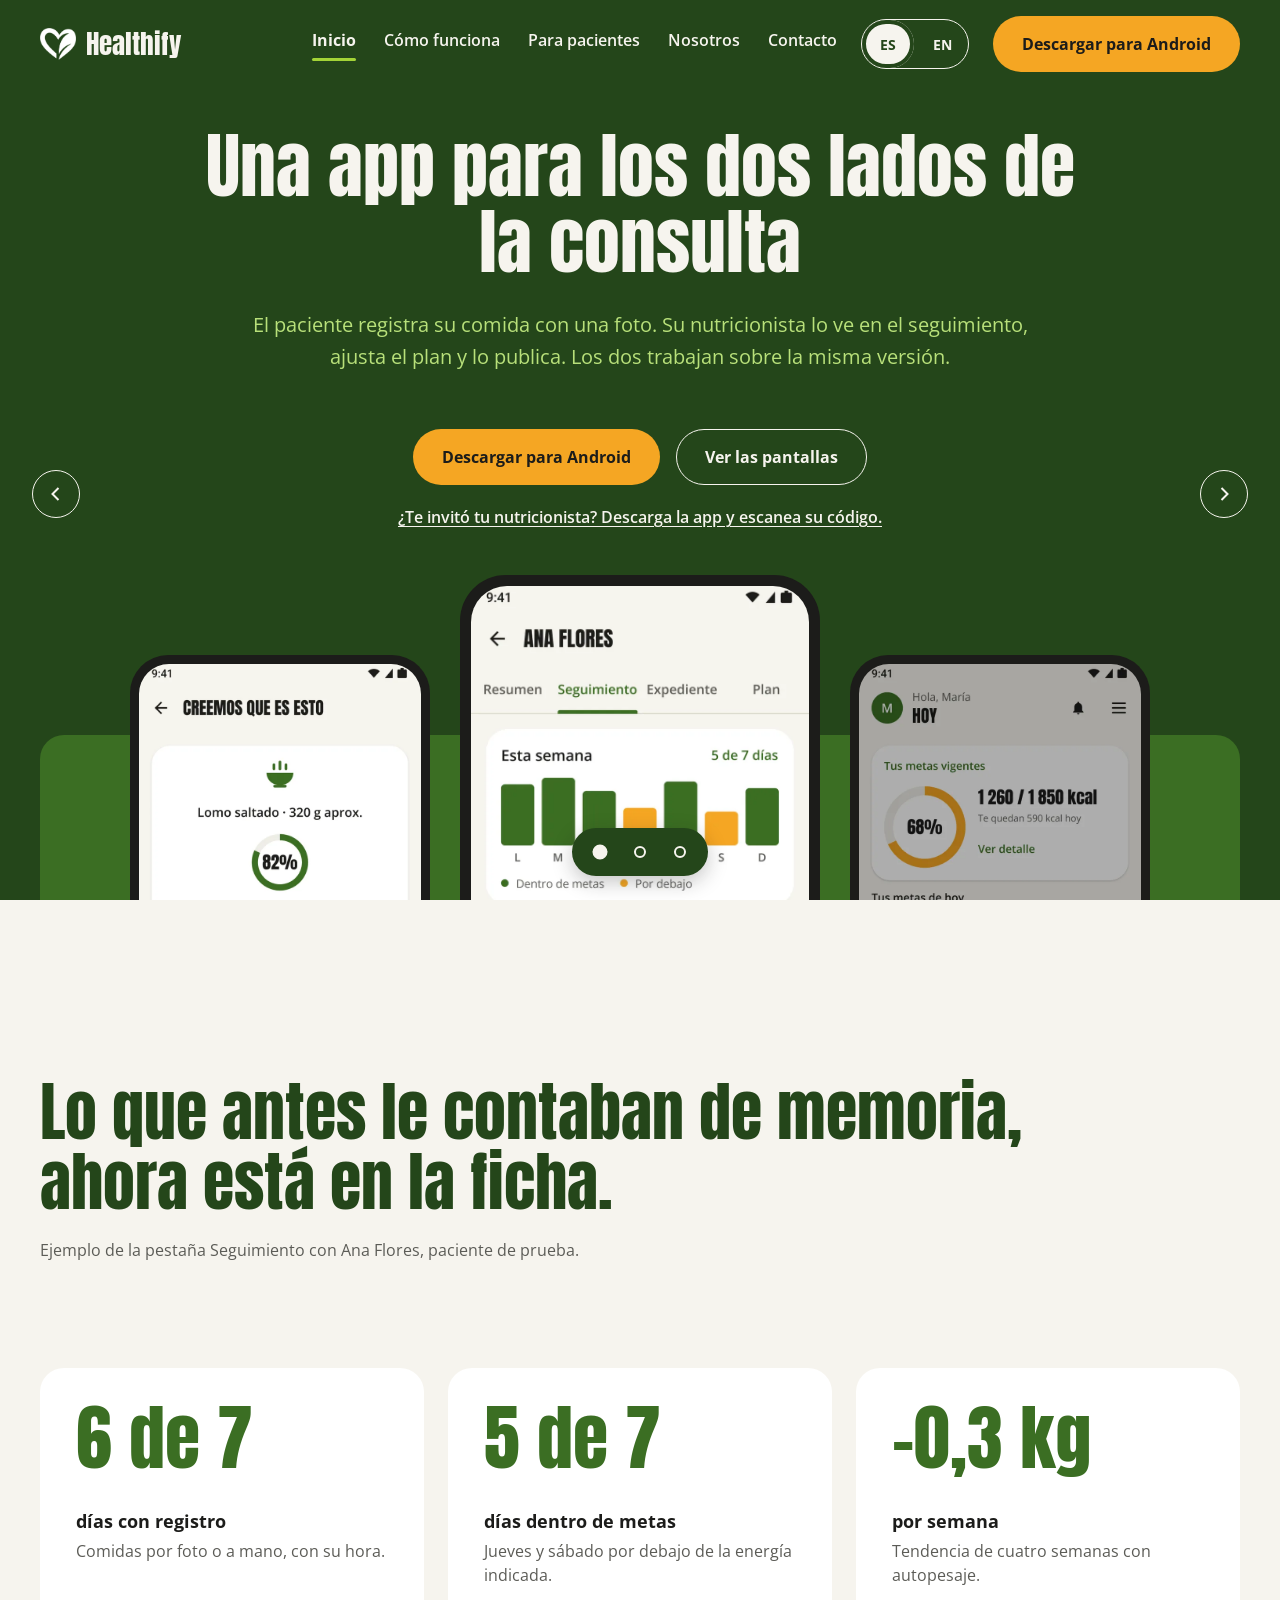
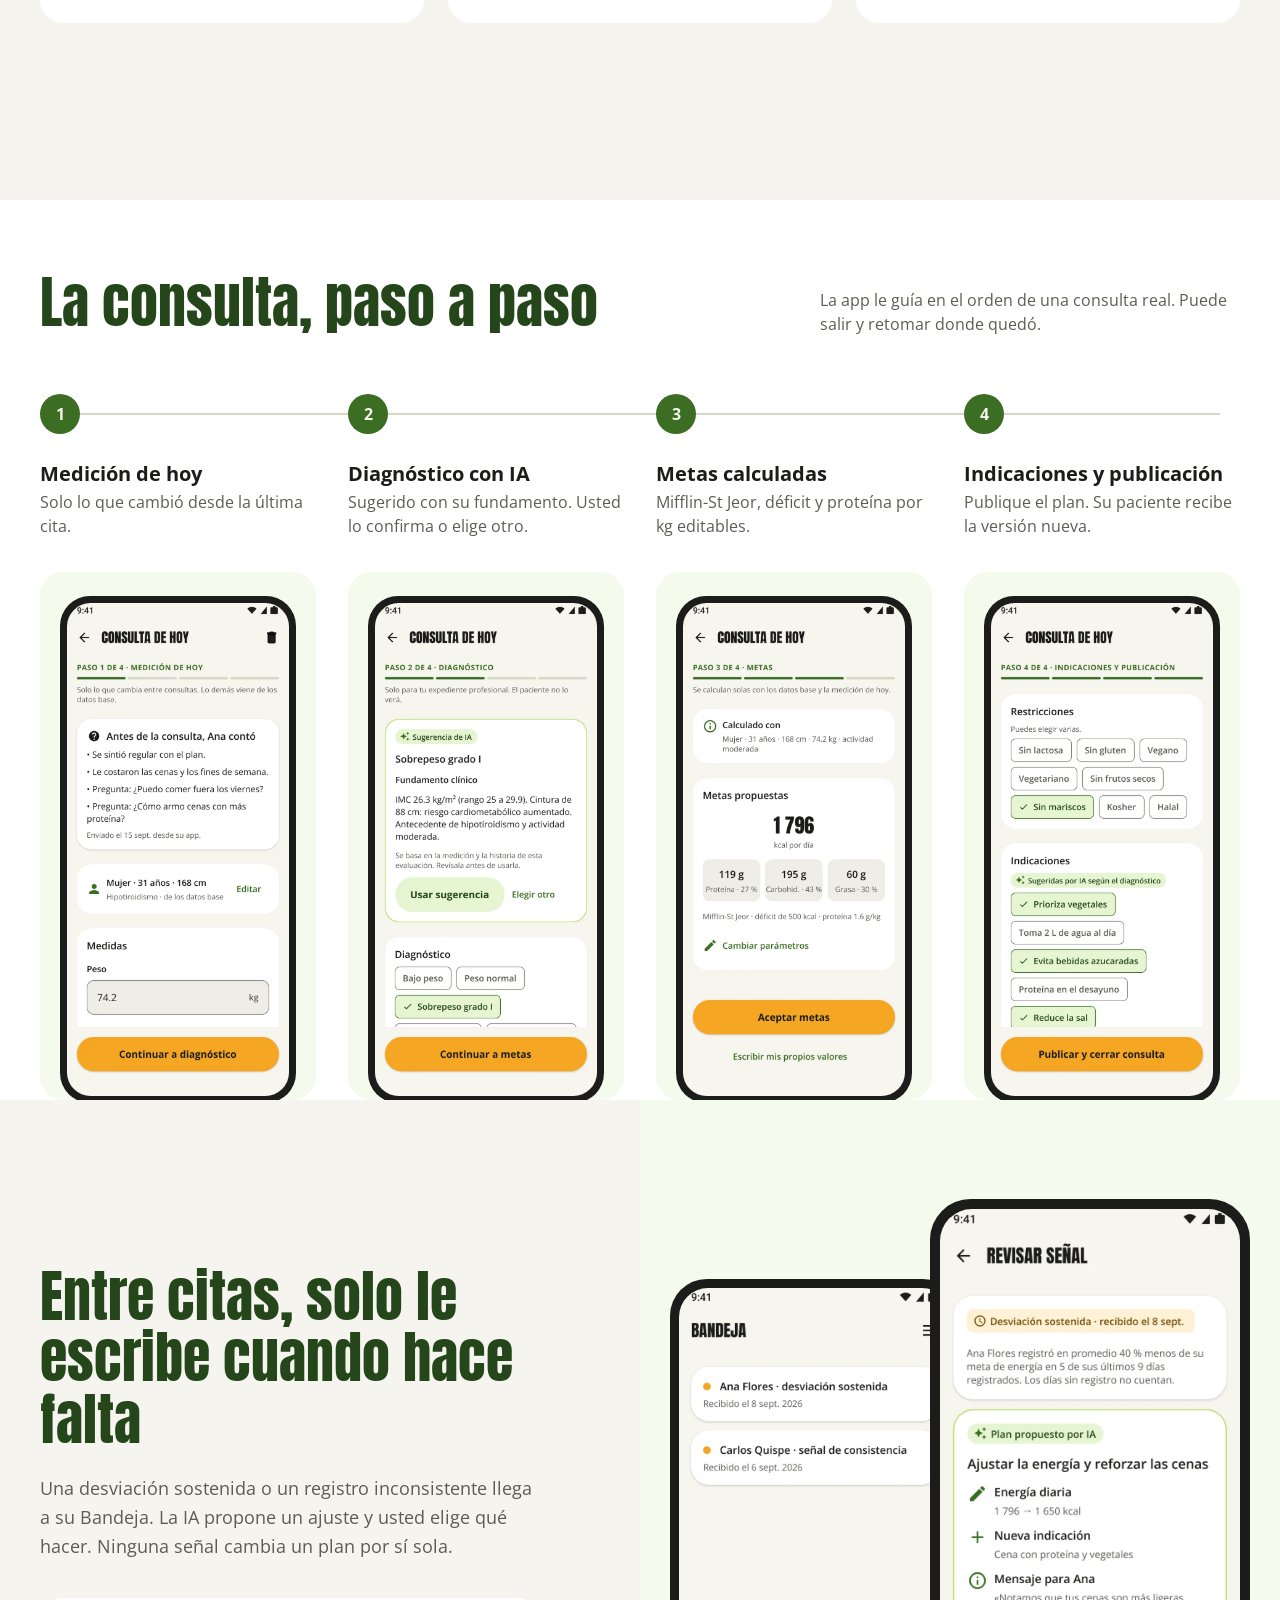
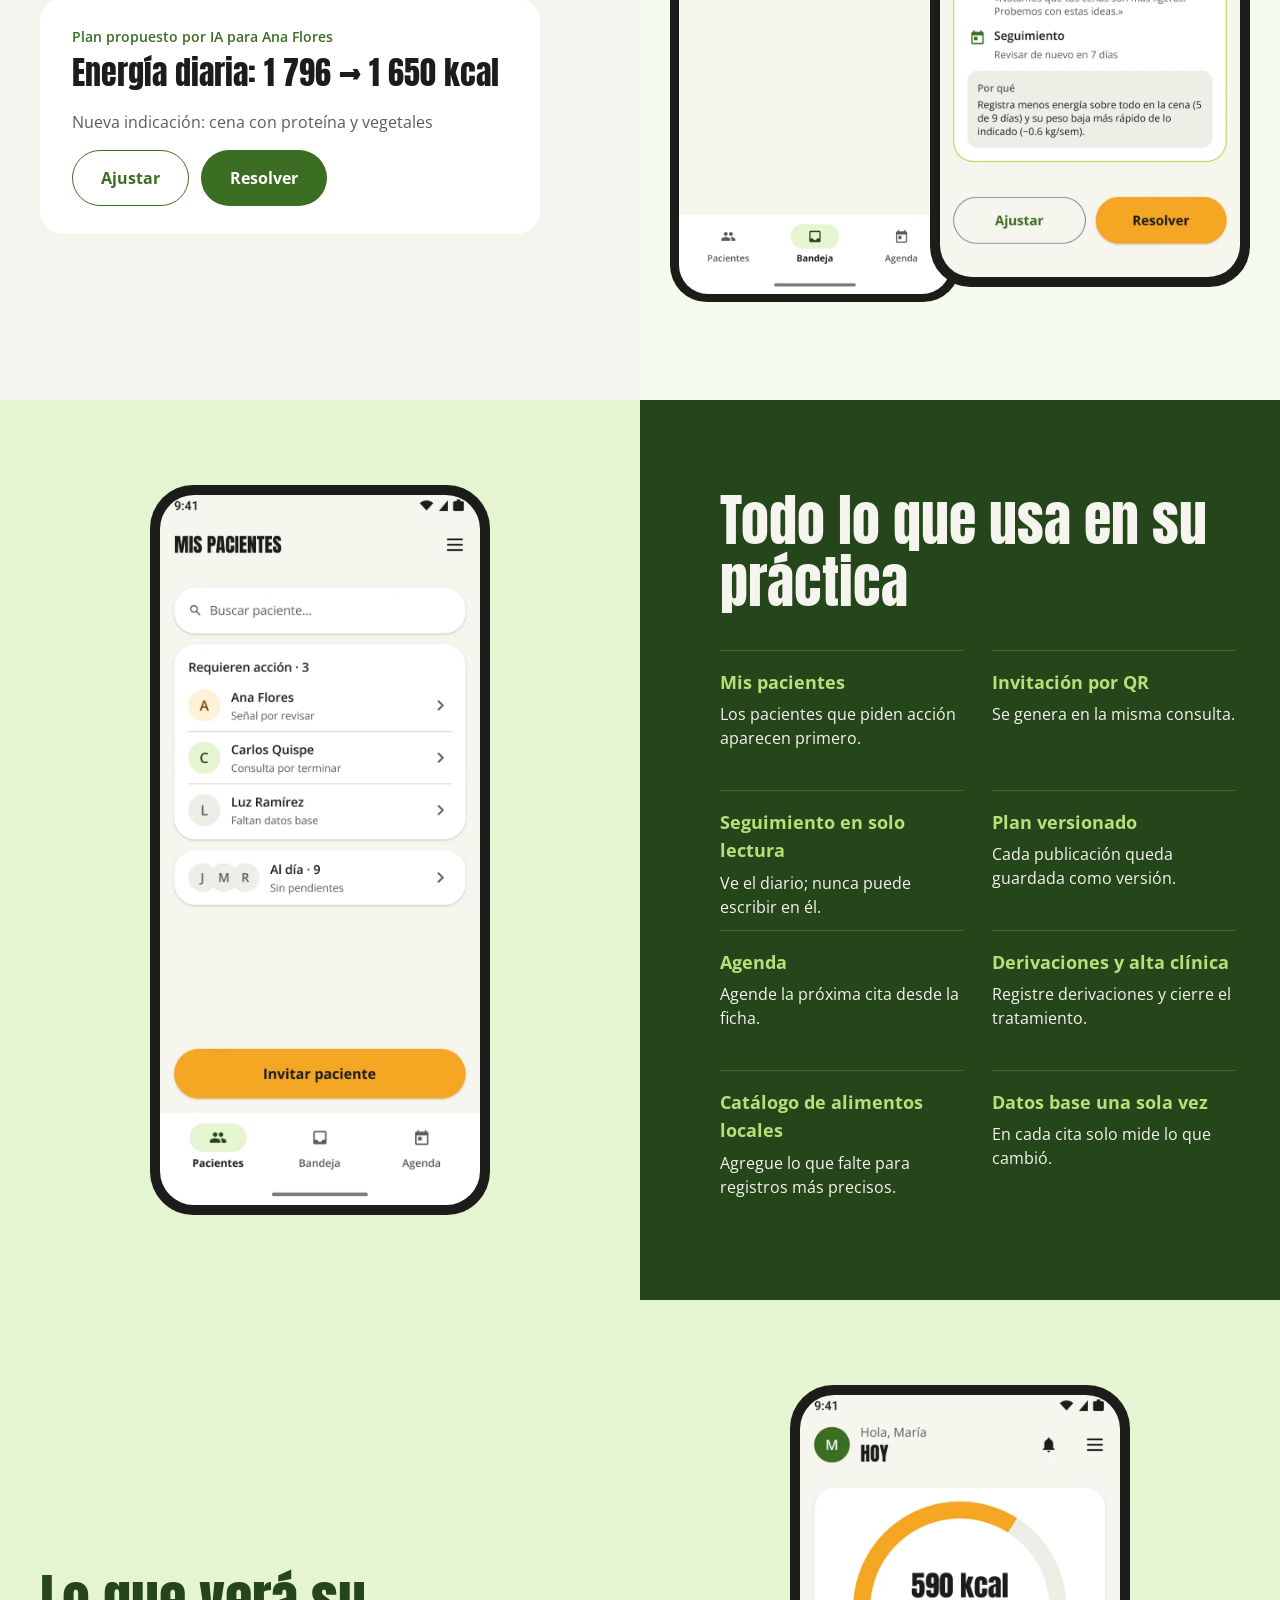
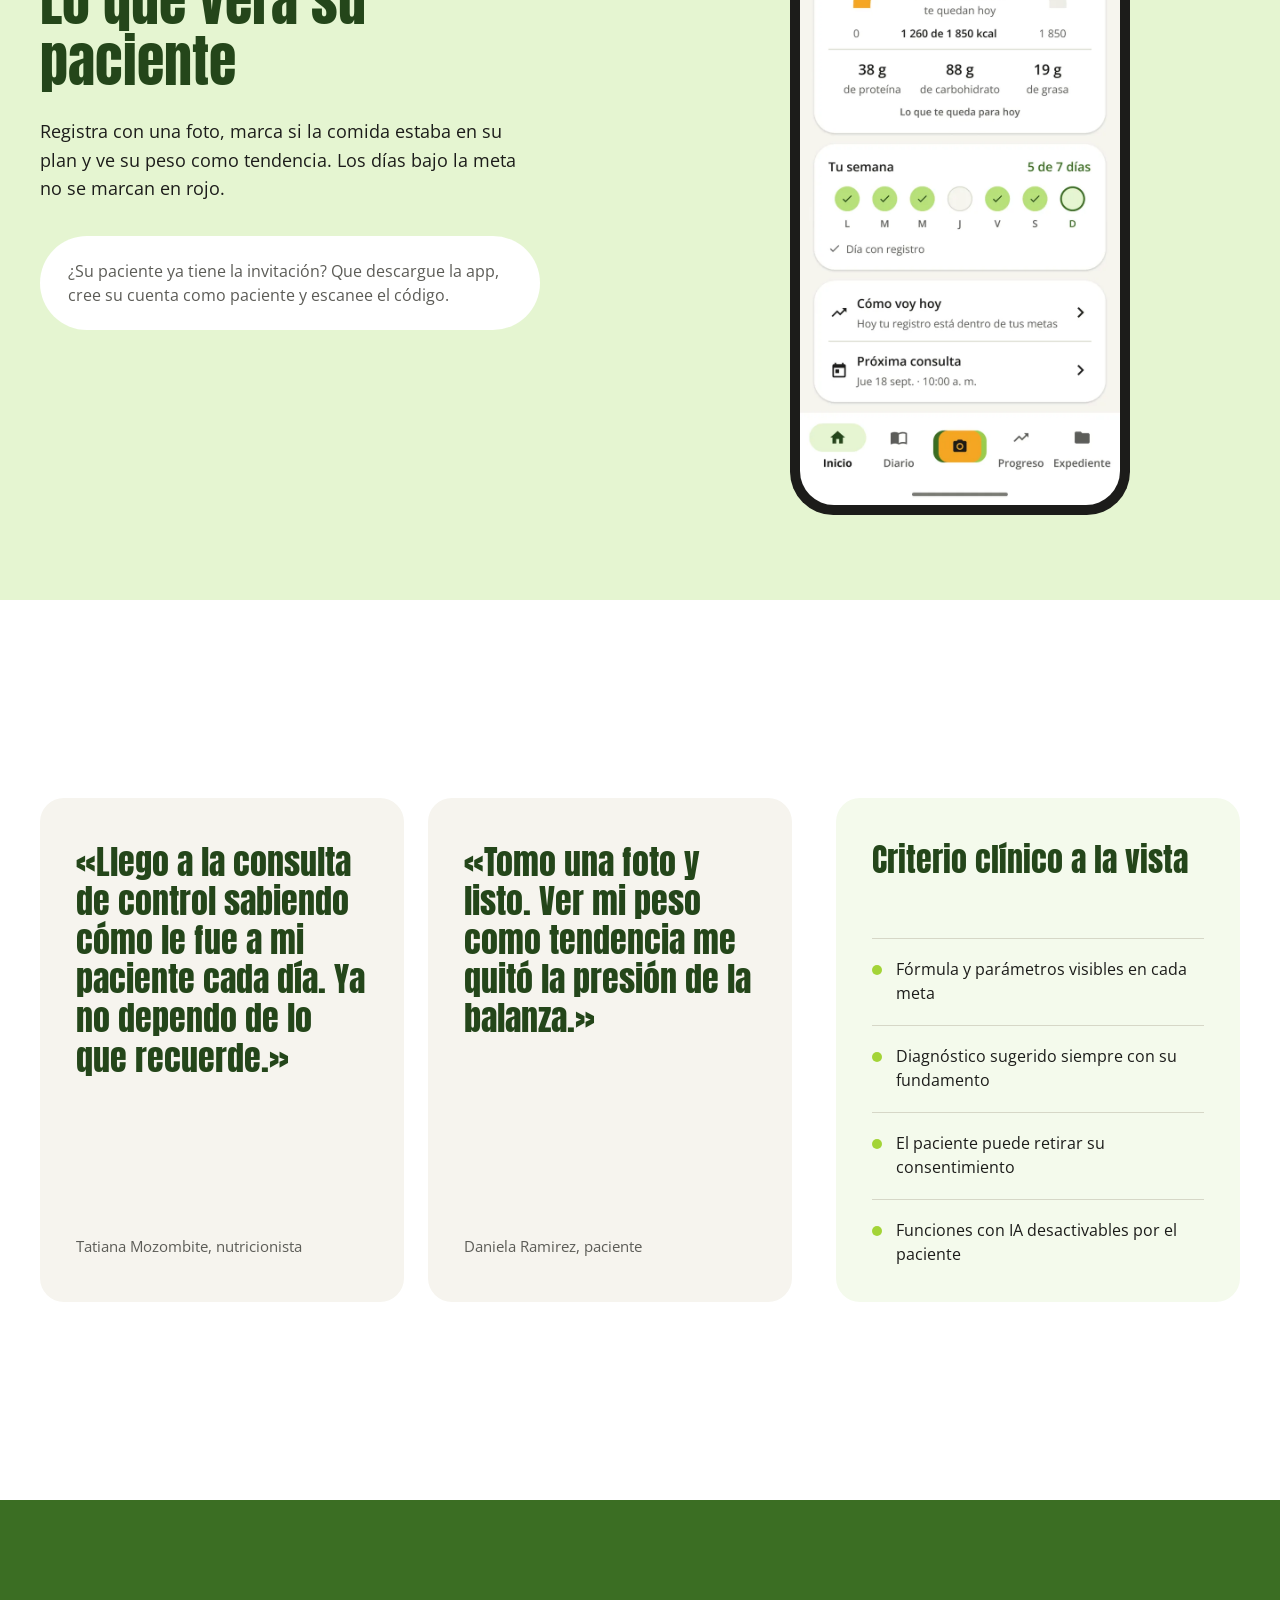
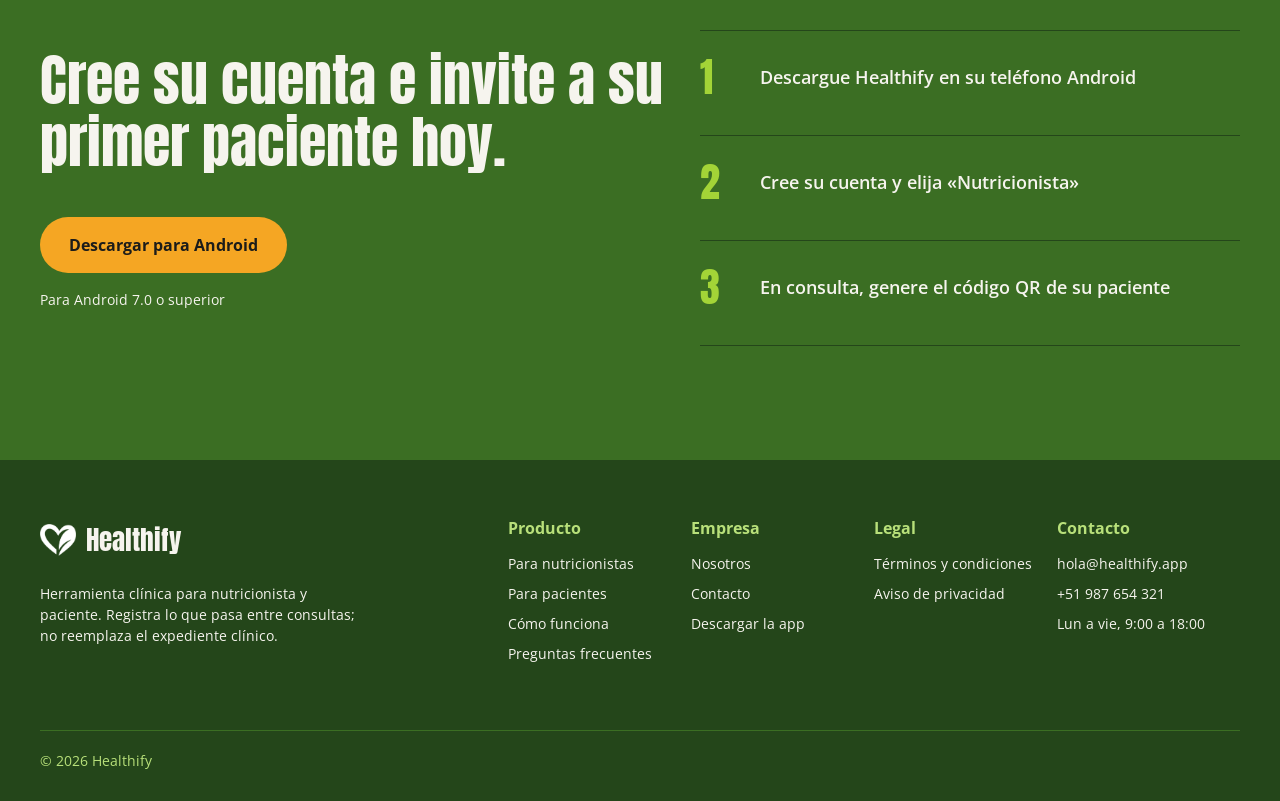
==== commit 44ddd68d: "feat(index): redesign home page to Figma V10" ====
--- a/index.html
+++ b/index.html
@@ -3,972 +3,341 @@
 <head>
   <meta charset="UTF-8" />
   <meta name="viewport" content="width=device-width, initial-scale=1.0" />
-
-  <title data-i18n="meta_title_home">Healthify: lo que pasa entre consultas, ahora sí se ve</title>
-  <meta name="description" content="Healthify es la herramienta clínica que conecta al nutricionista con su paciente entre consultas: registro por foto, tendencias en lugar de cifras sueltas y decisiones siempre en manos del profesional." />
-  <meta name="keywords" content="Healthify, nutricionista, paciente, seguimiento nutricional, registro de comidas, registro por foto, autopesaje, expediente clínico, nutrición" />
+  <title data-i18n="meta_title_home">Healthify: una app para los dos lados de la consulta</title>
+  <meta name="description" content="El paciente registra su comida con una foto. Su nutricionista lo ve en el seguimiento, ajusta el plan y lo publica. Los dos trabajan sobre la misma versión." />
   <meta name="author" content="Healthify Team" />
   <meta name="robots" content="index, follow" />
-  <meta name="theme-color" content="#101109" />
-
-  <meta property="og:title" content="Healthify: lo que pasa entre consultas, ahora sí se ve" />
-  <meta property="og:description" content="Healthify es la herramienta clínica que conecta al nutricionista con su paciente entre consultas: registro por foto, tendencias en lugar de cifras sueltas y decisiones siempre en manos del profesional." />
+  <meta name="theme-color" content="#24461A" />
+  <meta property="og:title" content="Healthify: una app para los dos lados de la consulta" />
+  <meta property="og:description" content="El paciente registra su comida con una foto. Su nutricionista lo ve en el seguimiento, ajusta el plan y lo publica. Los dos trabajan sobre la misma versión." />
   <meta property="og:type" content="website" />
   <meta property="og:locale" content="es_419" />
   <meta property="og:locale:alternate" content="en_US" />
   <meta property="og:image" content="assets/images/og-image.jpg" />
-
   <meta name="twitter:card" content="summary_large_image" />
-  <meta name="twitter:title" content="Healthify: lo que pasa entre consultas, ahora sí se ve" />
-  <meta name="twitter:description" content="Healthify es la herramienta clínica que conecta al nutricionista con su paciente entre consultas: registro por foto, tendencias en lugar de cifras sueltas y decisiones siempre en manos del profesional." />
-
   <link rel="icon" type="image/png" href="assets/images/favicon.png" />
   <link rel="preconnect" href="https://fonts.googleapis.com" />
   <link rel="preconnect" href="https://fonts.gstatic.com" crossorigin />
   <link rel="stylesheet" href="css/styles.css" />
 </head>
-<body class="page-home snap-page">
-
+<body class="page-home">
   <a class="skip-link" href="#main-content" data-i18n="skip_link">Saltar al contenido principal</a>
 
-  <header class="site-header" role="banner">
-    <nav class="navbar" aria-label="Navegación principal" data-i18n-aria="nav_main_aria">
-      <div class="navbar__inner">
-        <a class="brand" href="index.html" aria-label="Healthify, ir al inicio" data-i18n-aria="nav_home_aria">
-          <img class="brand__logo" src="assets/images/logo.webp" alt="" width="40" height="35" />
-          <span aria-hidden="true">health<span class="brand__accent">ify</span></span>
-        </a>
-
-        <div class="navbar__right">
-          <ul class="navbar__links" role="list">
-            <li><a href="index.html#paciente" data-i18n="nav_patient">Paciente</a></li>
-            <li><a href="index.html#nutricionista" data-i18n="nav_nutritionist">Nutricionista</a></li>
-            <li><a href="index.html#como-funciona" data-i18n="nav_how">Cómo funciona</a></li>
-            <li><a href="about-us.html" data-i18n="nav_about">Nosotros</a></li>
-            <li><a href="contact.html" data-i18n="nav_contact">Contacto</a></li>
-          </ul>
+  <header class="site-header on-dark">
+    <div class="container header__inner">
+      <a class="brand" href="index.html" aria-label="Healthify, ir al inicio" data-i18n-aria="brand_aria">
+        <img class="brand__logo" src="assets/images/logo-white.webp" alt="" width="36" height="32" />
+        <span class="brand__name" aria-hidden="true">Healthify</span>
+      </a>
+      <nav class="nav" aria-label="Navegación principal" data-i18n-aria="nav_main_aria">
+        <ul class="nav__list">
+            <li><a class="nav__link" href="index.html" aria-current="page" data-i18n="nav_home">Inicio</a></li>
+            <li><a class="nav__link" href="index.html#consulta" data-i18n="nav_how">Cómo funciona</a></li>
+            <li><a class="nav__link" href="index.html#pacientes" data-i18n="nav_patients">Para pacientes</a></li>
+            <li><a class="nav__link" href="about-us.html" data-i18n="nav_about">Nosotros</a></li>
+            <li><a class="nav__link" href="contact.html" data-i18n="nav_contact">Contacto</a></li>
+        </ul>
+      </nav>
+      <div class="lang-switch lang-switch--header" role="group" aria-label="Idioma" data-i18n-aria="lang_switch_aria">
+            <button class="lang-switch__opt" type="button" data-lang="es" lang="es" aria-pressed="true" aria-label="Español">ES</button>
+            <button class="lang-switch__opt" type="button" data-lang="en" lang="en" aria-pressed="false" aria-label="English">EN</button>
+          </div>
+      <a class="btn btn--primary header__cta" href="https://appdistribution.firebase.dev/i/1dec518f210ca662" data-i18n="cta_download">Descargar para Android</a>
+      <button class="menu-toggle" type="button" aria-expanded="false" aria-controls="mobile-menu"
+              aria-label="Abrir menú" data-menu-toggle>
+        <svg class="icon-open" width="20" height="14" viewBox="0 0 20 14" aria-hidden="true" focusable="false"><path d="M0 1h20M0 7h20M0 13h20" stroke="currentColor" stroke-width="2"/></svg>
+        <svg class="icon-close" width="18" height="18" viewBox="0 0 18 18" aria-hidden="true" focusable="false"><path d="M1 1l16 16M17 1L1 17" stroke="currentColor" stroke-width="2"/></svg>
+      </button>
+    </div>
+
+    <div class="mobile-menu" id="mobile-menu" hidden>
+      <nav aria-label="Menú" data-i18n-aria="menu_aria">
+        <ul class="mobile-menu__list">
+            <li><a class="mobile-menu__link" href="index.html" aria-current="page" data-i18n="nav_home">Inicio</a></li>
+            <li><a class="mobile-menu__link" href="index.html#consulta" data-i18n="nav_how">Cómo funciona</a></li>
+            <li><a class="mobile-menu__link" href="index.html#pacientes" data-i18n="nav_patients">Para pacientes</a></li>
+            <li><a class="mobile-menu__link" href="about-us.html" data-i18n="nav_about">Nosotros</a></li>
+            <li><a class="mobile-menu__link" href="contact.html" data-i18n="nav_contact">Contacto</a></li>
+        </ul>
+      </nav>
+      <div class="mobile-menu__actions">
+        <div class="mobile-menu__lang">
+          <span data-i18n="menu_language" aria-hidden="true">Idioma</span>
           <div class="lang-switch" role="group" aria-label="Idioma" data-i18n-aria="lang_switch_aria">
             <button class="lang-switch__opt" type="button" data-lang="es" lang="es" aria-pressed="true" aria-label="Español">ES</button>
             <button class="lang-switch__opt" type="button" data-lang="en" lang="en" aria-pressed="false" aria-label="English">EN</button>
           </div>
-          <!-- TODO: replace href with the app login URL -->
-          <a class="navbar__login" href="#iniciar-sesion" data-i18n="nav_login">Iniciar sesión</a>
-          <a class="btn btn--primary btn--wide" href="contact.html?rol=nutricionista#formulario" data-i18n="nav_cta">Soy nutricionista</a>
-        </div>
-
-        <div class="lang-switch lang-switch--compact" role="group" aria-label="Idioma" data-i18n-aria="lang_switch_aria">
-          <button class="lang-switch__opt" type="button" data-lang="es" lang="es" aria-pressed="true" aria-label="Español">ES</button>
-          <button class="lang-switch__opt" type="button" data-lang="en" lang="en" aria-pressed="false" aria-label="English">EN</button>
-        </div>
-
-        <button class="navbar__toggle" type="button" aria-expanded="false" aria-controls="mobileMenu"
-                aria-label="Abrir menú">
-          <img class="icon-menu" src="assets/icons/menu.svg" alt="" width="24" height="24" />
-          <img class="icon-close" src="assets/icons/close.svg" alt="" width="24" height="24" />
-        </button>
-      </div>
-    </nav>
-
-    <div class="mobile-menu" id="mobileMenu" aria-label="Menú de navegación" data-i18n-aria="menu_aria">
-      <nav class="mobile-menu__nav">
-        <a class="mobile-menu__link" href="index.html#paciente">
-          <span data-i18n="nav_patient">Paciente</span>
-          <img src="assets/icons/chevron-right.svg" alt="" width="20" height="20" />
-        </a>
-        <a class="mobile-menu__link" href="index.html#nutricionista">
-          <span data-i18n="nav_nutritionist">Nutricionista</span>
-          <img src="assets/icons/chevron-right.svg" alt="" width="20" height="20" />
-        </a>
-        <a class="mobile-menu__link" href="index.html#como-funciona">
-          <span data-i18n="nav_how">Cómo funciona</span>
-          <img src="assets/icons/chevron-right.svg" alt="" width="20" height="20" />
-        </a>
-        <a class="mobile-menu__link" href="about-us.html">
-          <span data-i18n="nav_about">Nosotros</span>
-          <img src="assets/icons/chevron-right.svg" alt="" width="20" height="20" />
-        </a>
-        <a class="mobile-menu__link" href="contact.html">
-          <span data-i18n="nav_contact">Contacto</span>
-          <img src="assets/icons/chevron-right.svg" alt="" width="20" height="20" />
-        </a>
-      </nav>
-
-      <div class="mobile-menu__ctas">
-        <a class="btn btn--primary btn--block" href="contact.html?rol=nutricionista#formulario" data-i18n="nav_cta">Soy nutricionista</a>
-        <a class="btn btn--outline-light btn--block" href="index.html#paciente" data-i18n="nav_invited">Fui invitado por mi nutricionista →</a>
-        <a class="btn btn--outline-light btn--block" href="#iniciar-sesion" data-i18n="nav_login">Iniciar sesión</a>
-      </div>
-
-      <div class="mobile-menu__spacer"></div>
-
-      <div class="mobile-menu__contact">
-        <span class="mobile-menu__contact-label" data-i18n="menu_contact">CONTACTO</span>
-        <a class="mobile-menu__contact-email" href="mailto:hola@healthify.app">hola@healthify.app</a>
-        <span class="mobile-menu__contact-meta" data-i18n="menu_contact_meta">+51 900 000 000 · Lun a vie 9:00 - 18:00</span>
+        </div>
+        <a class="btn btn--primary" href="https://appdistribution.firebase.dev/i/1dec518f210ca662" data-i18n="cta_download">Descargar para Android</a>
       </div>
     </div>
   </header>
 
   <main id="main-content">
 
-    <section class="hero snap-section" data-carousel aria-roledescription="carousel" aria-label="Destacados" data-i18n-aria="hero_carousel_aria">
-      <div class="hero__viewport">
-        <div class="hero__track" aria-live="off">
-
-        <div class="hero__slide is-active" role="group" aria-roledescription="slide" aria-label="1 / 4" data-i18n-aria="hero_slide1_aria">
-          <div class="container hero__inner">
-
-            <div class="hero__content">
-              <span class="tag-pill" data-i18n="hero_tag">Para nutricionistas</span>
-              <h1 class="hero__title" id="hero-title" data-i18n="hero_title" data-i18n-html>Lo que pasa entre consultas,<br class="br-lg"> ahora <span class="text-lime">sí se ve.</span></h1>
-              <p class="hero__subtitle" data-i18n="hero_subtitle">Tu paciente registra en segundos. Tú ves la tendencia real y decides.</p>
-
+    <section class="hero screen on-dark" aria-labelledby="hero-title">
+      <h1 class="sr-only" id="hero-title" data-i18n="hero_title">Una app para los dos lados de la consulta</h1>
+      <section class="carousel" aria-roledescription="carrusel" aria-label="Presentación de Healthify" data-i18n-aria="hero_carousel_aria" data-carousel>
+        <div class="carousel__track">
+          <div class="carousel__slide hero__home" id="hero-slide-1" role="group" aria-roledescription="diapositiva" aria-label="1 de 3">
+            <div class="container hero__content">
+              <p class="hero__title" aria-hidden="true" data-i18n="hero_title">Una app para los dos lados de la consulta</p>
+              <p class="hero__lead" data-i18n="hero_lead">El paciente registra su comida con una foto. Su nutricionista lo ve en el seguimiento, ajusta el plan y lo publica. Los dos trabajan sobre la misma versión.</p>
               <div class="hero__actions">
-                <a class="btn btn--primary btn--wide" href="contact.html?rol=nutricionista#formulario" data-i18n="nav_cta">Soy nutricionista</a>
-                <a class="btn btn--text-light" href="#paciente" data-hero-go="1" data-i18n="nav_invited">Fui invitado por mi nutricionista →</a>
+                <a class="btn btn--primary" href="https://appdistribution.firebase.dev/i/1dec518f210ca662" data-i18n="cta_download">Descargar para Android</a>
+                <a class="btn btn--outline-light" href="#consulta" data-i18n="hero_screens">Ver las pantallas</a>
               </div>
-
-              <ul class="hero__benefits" role="list">
-                <li class="benefit">
-                  <span class="benefit__icon"><img src="assets/icons/check.svg" alt="" width="12" height="12" /></span>
-                  <span data-i18n="hero_benefit1">Registro por foto</span>
-                </li>
-                <li class="benefit">
-                  <span class="benefit__icon"><img src="assets/icons/check.svg" alt="" width="12" height="12" /></span>
-                  <span data-i18n="hero_benefit2">Tendencia, no la cifra del día</span>
-                </li>
-                <li class="benefit">
-                  <span class="benefit__icon"><img src="assets/icons/check.svg" alt="" width="12" height="12" /></span>
-                  <span data-i18n="hero_benefit3">Sin juicios ni culpa</span>
-                </li>
-                <li class="benefit">
-                  <span class="benefit__icon"><img src="assets/icons/check.svg" alt="" width="12" height="12" /></span>
-                  <span data-i18n="hero_benefit4">IA que sugiere, tú decides</span>
-                </li>
-              </ul>
-            </div>
-
-            <div class="hero__visual">
-              <span class="circle hero__circle--lg" aria-hidden="true"></span>
-              <span class="circle hero__circle--sm" aria-hidden="true"></span>
-
-              <div class="phone">
-                <img class="phone__screen" src="assets/images/hero-phone-screen.webp?v=2" width="230" height="512"
-                     alt="Pantalla de inicio de la app Healthify con las metas del día, los macronutrientes, el botón para registrar comidas y la próxima consulta"
-                     data-i18n-alt="hero_phone_alt" fetchpriority="high" />
+              <a class="hero__invite" href="#pacientes" data-i18n="hero_invite">¿Te invitó tu nutricionista? Descarga la app y escanea su código.</a>
+            </div>
+            <div class="hero__shots">
+              <div class="hero__panel" aria-hidden="true"></div>
+              <div class="phone hero__phone--side hero__phone--left"><img class="phone__screen" data-i18n-img src="assets/images/app/pt7.webp" width="720" height="1600" alt="App del paciente: estimación propuesta para un lomo saltado de 320 g con 82 % de confianza, la pregunta «¿Estaba en tu plan?» y los botones para confirmar o ajustar los gramos" data-i18n-alt="alt_pt7" loading="lazy" decoding="async" /></div>
+              <div class="phone hero__phone--main"><img class="phone__screen" data-i18n-img src="assets/images/app/pac-2.webp" width="720" height="1600" alt="App del nutricionista: pestaña Seguimiento de la paciente Ana Flores, con el gráfico de la semana, la tendencia de peso, un resumen generado con IA y el diario de hoy" data-i18n-alt="alt_pac2" fetchpriority="high" decoding="async" /></div>
+              <div class="phone hero__phone--side hero__phone--right"><img class="phone__screen" data-i18n-img src="assets/images/app/pt3m.webp" width="720" height="1600" alt="Inicio del paciente con el aviso «Tus metas cambiaron» después de que su nutricionista publicó un plan nuevo" data-i18n-alt="alt_pt3m" loading="lazy" decoding="async" /></div>
+            </div>
+          </div>
+          <div class="carousel__slide hero__video-slide" id="hero-slide-2" role="group" aria-roledescription="diapositiva" aria-label="2 de 3" data-video-url="">
+            <div class="container">
+              <h2 class="video__title" data-i18n="hero_video_team">El equipo de Healthify</h2>
+              <div class="video">
+                <div class="video__poster video__poster--team" aria-hidden="true">
+                  <img class="video__logo" src="assets/images/logo-white.webp" width="36" height="32" alt="" decoding="async" />
+                  <ul class="video__names">
+                    <li>Olenka Del Aguila</li><li>Angela Espinoza</li><li>Joel Mora</li><li>Rose Vergaray</li><li>Angel Villarreal</li>
+                  </ul>
+                </div>
+                <button class="video__play" type="button" data-video-play>
+                  <span class="video__icon" aria-hidden="true"><svg width="28" height="28" viewBox="0 0 28 28" focusable="false"><path d="M9 5.5v17l14-8.5z" fill="currentColor"/></svg></span>
+                  <span class="video__hint" data-video-hint>Ver video</span>
+                </button>
               </div>
-
-              <div class="float-card-slot float-card-slot--meal">
-                <div class="float-card">
-                  <span class="float-card__icon float-card__icon--green"><img src="assets/icons/camera.svg" alt="" width="18" height="18" /></span>
-                  <span class="float-card__text">
-                    <span class="float-card__label" data-i18n="hero_card1_label">Comida registrada</span>
-                    <span class="float-card__value" data-i18n="hero_card1_value">Lomo saltado · 82% confianza</span>
-                  </span>
+            </div>
+          </div>
+          <div class="carousel__slide hero__video-slide" id="hero-slide-3" role="group" aria-roledescription="diapositiva" aria-label="3 de 3" data-video-url="">
+            <div class="container">
+              <h2 class="video__title" data-i18n="hero_video_product">Así funciona Healthify</h2>
+              <div class="video">
+                <div class="video__poster video__poster--product" aria-hidden="true">
+                  <div class="phone video__phone video__phone--left"><img class="phone__screen" data-i18n-img src="assets/images/app/pr1.webp" width="720" height="1600" alt="" decoding="async" /></div>
+                  <div class="phone video__phone video__phone--main"><img class="phone__screen" data-i18n-img src="assets/images/app/ev-4.webp" width="720" height="1600" alt="" decoding="async" /></div>
+                  <div class="phone video__phone video__phone--right"><img class="phone__screen" data-i18n-img src="assets/images/app/pt3.webp" width="720" height="1600" alt="" decoding="async" /></div>
                 </div>
+                <button class="video__play" type="button" data-video-play>
+                  <span class="video__icon" aria-hidden="true"><svg width="28" height="28" viewBox="0 0 28 28" focusable="false"><path d="M9 5.5v17l14-8.5z" fill="currentColor"/></svg></span>
+                  <span class="video__hint" data-video-hint>Ver video</span>
+                </button>
               </div>
-
-              <div class="float-card-slot float-card-slot--trend">
-                <div class="float-card">
-                  <span class="float-card__icon float-card__icon--orange"><img src="assets/icons/trend.svg" alt="" width="18" height="18" /></span>
-                  <span class="float-card__text">
-                    <span class="float-card__label" data-i18n="hero_card2_label">Tendencia semanal</span>
-                    <span class="float-card__value" data-i18n="hero_card2_value">Bajando ~0.3 kg/sem</span>
-                  </span>
-                </div>
-              </div>
-
-              <div class="float-card-slot float-card-slot--nutri">
-                <div class="float-card">
-                  <span class="float-card__icon float-card__icon--lime"><img src="assets/icons/check-dark.svg" alt="" width="18" height="18" /></span>
-                  <span class="float-card__text">
-                    <span class="float-card__label" data-i18n="hero_card3_label">Tu nutricionista</span>
-                    <span class="float-card__value" data-i18n="hero_card3_value">Ajustó tus metas</span>
-                  </span>
-                </div>
-              </div>
-            </div>
-          </div>
-        </div>
-
-        <div class="hero__slide" role="group" aria-roledescription="slide" aria-label="2 / 4" data-i18n-aria="hero_slide2_aria">
-          <div class="container hero__inner">
-            <div class="hero__content">
-              <span class="tag-pill" data-i18n="hero2_tag">Para pacientes</span>
-              <h2 class="hero__title" data-i18n="hero2_title" data-i18n-html>Registra en segundos,<br class="br-lg"> <span class="text-lime">sin culpa.</span></h2>
-              <p class="hero__subtitle" data-i18n="hero2_subtitle">Tu nutricionista te invita con un código QR. Registras con una foto, ves hacia dónde va tu tendencia y nadie te juzga.</p>
-              <div class="hero__actions">
-                <a class="btn btn--primary btn--wide" href="#paciente" data-i18n="hero2_cta">Ver cómo funciona</a>
-                <a class="btn btn--text-light" href="contact.html?rol=paciente#formulario" data-i18n="hero2_link">¿No tienes código? →</a>
-              </div>
-              <ul class="hero__benefits" role="list">
-                <li class="benefit"><span class="benefit__icon"><img src="assets/icons/check.svg" alt="" width="12" height="12" /></span><span data-i18n="hero2_benefit1">Registro con una foto</span></li>
-                <li class="benefit"><span class="benefit__icon"><img src="assets/icons/check.svg" alt="" width="12" height="12" /></span><span data-i18n="hero2_benefit2">Funciona sin señal</span></li>
-                <li class="benefit"><span class="benefit__icon"><img src="assets/icons/check.svg" alt="" width="12" height="12" /></span><span data-i18n="hero2_benefit3">Sin números en rojo</span></li>
-              </ul>
-            </div>
-
-            <div class="hero__visual hero__visual--patient" aria-hidden="true">
-              <span class="circle hero__circle--lg"></span>
-              <span class="circle hero__circle--sm hero__circle--lime"></span>
-              <img class="hero__shot hero__shot--a" src="assets/images/feature-photo.webp" width="339" height="200" alt="" loading="lazy" />
-              <img class="hero__shot hero__shot--b" src="assets/images/feature-week.webp" width="339" height="200" alt="" loading="lazy" />
-              <div class="float-card-slot float-card-slot--offplan">
-                <div class="float-card">
-                  <span class="float-card__icon float-card__icon--lime"><img src="assets/icons/check-dark.svg" alt="" width="18" height="18" /></span>
-                  <span class="float-card__text">
-                    <span class="float-card__label" data-i18n="hero2_card_label">¿Estaba en tu plan?</span>
-                    <span class="float-card__value" data-i18n="hero2_card_value">Fuera del plan. Igual cuenta.</span>
-                  </span>
-                </div>
-              </div>
-            </div>
-          </div>
-        </div>
-
-        <div class="hero__slide hero__slide--video" role="group" aria-roledescription="slide" aria-label="3 / 4" data-i18n-aria="hero_slide3_aria">
-          <div class="container hero__video-inner">
-            <span class="tag-pill" data-i18n="hero3_tag">Video · El producto</span>
-            <h2 class="hero__title hero__title--video" data-i18n="hero3_title">Conoce Healthify</h2>
-            <p class="hero__subtitle" data-i18n="hero3_sub">Mira cómo funciona entre consulta y consulta, para el nutricionista y para el paciente.</p>
-            <div class="hero__video" data-youtube-id="" data-video-title-key="hero3_title">
-              <button class="hero__video-play" type="button" disabled>
-                <span class="hero__video-icon"><svg viewBox="0 0 24 24" width="28" height="28" aria-hidden="true" focusable="false"><path d="M8 5.5v13l11-6.5z" fill="currentColor"/></svg></span>
-                <span class="hero__video-label" data-i18n="video_soon">Video próximamente</span>
-              </button>
-            </div>
-          </div>
-        </div>
-
-        <div class="hero__slide hero__slide--video" role="group" aria-roledescription="slide" aria-label="4 / 4" data-i18n-aria="hero_slide4_aria">
-          <div class="container hero__video-inner">
-            <span class="tag-pill" data-i18n="hero4_tag">Video · El equipo</span>
-            <h2 class="hero__title hero__title--video" data-i18n="hero4_title">Conoce al equipo</h2>
-            <p class="hero__subtitle" data-i18n="hero4_sub">Las personas detrás de Healthify.</p>
-            <div class="hero__video" data-youtube-id="" data-video-title-key="hero4_title">
-              <button class="hero__video-play" type="button" disabled>
-                <span class="hero__video-icon"><svg viewBox="0 0 24 24" width="28" height="28" aria-hidden="true" focusable="false"><path d="M8 5.5v13l11-6.5z" fill="currentColor"/></svg></span>
-                <span class="hero__video-label" data-i18n="video_soon">Video próximamente</span>
-              </button>
-            </div>
-          </div>
-        </div>
-
-        </div>
-      </div>
-
-      <button class="hero__arrow hero__arrow--prev" type="button" aria-label="Diapositiva anterior" data-i18n-aria="hero_prev"><svg viewBox="0 0 16 16" width="20" height="20" aria-hidden="true" focusable="false"><path d="M10 4L6 8l4 4" fill="none" stroke="currentColor" stroke-width="1.8" stroke-linecap="round" stroke-linejoin="round"/></svg></button>
-      <button class="hero__arrow hero__arrow--next" type="button" aria-label="Diapositiva siguiente" data-i18n-aria="hero_next"><svg viewBox="0 0 16 16" width="20" height="20" aria-hidden="true" focusable="false"><path d="M6 4l4 4-4 4" fill="none" stroke="currentColor" stroke-width="1.8" stroke-linecap="round" stroke-linejoin="round"/></svg></button>
-
-      <div class="hero__dots" role="group" aria-label="Elegir diapositiva" data-i18n-aria="hero_dots_aria">
-        <button class="hero__dot is-active" type="button" aria-current="true" aria-label="Para nutricionistas" data-i18n-aria="hero_dot1"></button>
-        <button class="hero__dot" type="button" aria-label="Para pacientes" data-i18n-aria="hero_dot2"></button>
-        <button class="hero__dot" type="button" aria-label="Video del producto" data-i18n-aria="hero_dot3"></button>
-        <button class="hero__dot" type="button" aria-label="Video del equipo" data-i18n-aria="hero_dot4"></button>
-      </div>
-    </section>
-
-    <section class="problem snap-section" aria-labelledby="problem-title">
+            </div>
+          </div>
+        </div>
+        <div class="carousel__controls">
+          <button class="carousel__btn carousel__btn--prev" type="button" aria-label="Anterior" data-i18n-aria="carousel_prev" data-carousel-prev>
+            <svg width="20" height="20" viewBox="0 0 20 20" aria-hidden="true" focusable="false"><path d="M12.5 4l-6 6 6 6" fill="none" stroke="currentColor" stroke-width="2"/></svg>
+          </button>
+          <div class="carousel__bar">
+            <div class="carousel__dots">
+              <button class="carousel__dot" type="button" aria-controls="hero-slide-1" aria-label="Inicio" data-i18n-aria="carousel_dot1" data-carousel-dot></button>
+              <button class="carousel__dot" type="button" aria-controls="hero-slide-2" aria-label="Video: El equipo de Healthify" data-i18n-aria="carousel_dot2" data-carousel-dot></button>
+              <button class="carousel__dot" type="button" aria-controls="hero-slide-3" aria-label="Video: Así funciona Healthify" data-i18n-aria="carousel_dot3" data-carousel-dot></button>
+            </div>
+          </div>
+          <button class="carousel__btn carousel__btn--next" type="button" aria-label="Siguiente" data-i18n-aria="carousel_next" data-carousel-next>
+            <svg width="20" height="20" viewBox="0 0 20 20" aria-hidden="true" focusable="false"><path d="M7.5 4l6 6-6 6" fill="none" stroke="currentColor" stroke-width="2"/></svg>
+          </button>
+        </div>
+        <p class="sr-only" aria-live="polite" data-carousel-status></p>
+      </section>
+    </section>
+
+    <section class="value screen screen--center" aria-labelledby="value-title">
       <div class="container">
-        <h2 class="problem__title" id="problem-title">
-          <span class="problem__title-muted" data-i18n="problem_title_a">El expediente no es el problema.</span>
-          <span data-i18n="problem_title_b">El vacío entre consultas, sí.</span>
-        </h2>
-
-        <div class="problem__grid">
-          <article class="problem-item">
-            <span class="problem-item__number" aria-hidden="true">01</span>
-            <div>
-              <h3 data-i18n="problem1_title">Lo que da vergüenza no se cuenta</h3>
-              <p data-i18n="problem1_desc">Entre una cita y la siguiente, el paciente decide qué contar. Lo que se sale del plan tiende a omitirse, no por mala fe, sino porque reportarlo se siente como una confesión.</p>
-            </div>
-          </article>
-          <article class="problem-item problem-item--green">
-            <span class="problem-item__number" aria-hidden="true">02</span>
-            <div>
-              <h3 data-i18n="problem2_title">Las porciones se estiman mal</h3>
-              <p data-i18n="problem2_desc">Incluso cuando el paciente quiere reportar con precisión, calcular gramos de memoria es difícil. El margen de error se acumula silenciosamente entre consultas.</p>
-            </div>
-          </article>
-        </div>
-      </div>
-    </section>
-
-    <section class="patient showcase snap-section" id="paciente" data-showcase aria-labelledby="patient-title">
-      <div class="showcase__sticky">
-        <div class="container showcase__inner">
-
-          <div class="showcase__visual-slot">
-            <div class="showcase__visual showcase__visual--card" aria-hidden="true">
-              <div class="showcase__screens">
-                <img class="showcase__screen is-active" data-visual="0" src="assets/images/feature-photo.webp" width="339" height="200" alt="" />
-                <img class="showcase__screen" data-visual="1" src="assets/images/feature-manual.webp" width="339" height="200" alt="" loading="lazy" />
-                <img class="showcase__screen" data-visual="2" src="assets/images/feature-inplan.webp" width="339" height="200" alt="" loading="lazy" />
-                <img class="showcase__screen" data-visual="3" src="assets/images/feature-trend.webp" width="339" height="200" alt="" loading="lazy" />
-                <img class="showcase__screen" data-visual="4" src="assets/images/feature-offline.webp" width="339" height="200" alt="" loading="lazy" />
-                <img class="showcase__screen" data-visual="5" src="assets/images/feature-record.webp" width="339" height="200" alt="" loading="lazy" />
-                <img class="showcase__screen" data-visual="6" src="assets/images/feature-ideas.webp" width="339" height="200" alt="" loading="lazy" />
-                <img class="showcase__screen" data-visual="7" src="assets/images/feature-week.webp" width="339" height="200" alt="" loading="lazy" />
-                <img class="showcase__screen" data-visual="8" src="assets/images/feature-plan.webp" width="339" height="200" alt="" loading="lazy" />
-                <img class="showcase__screen" data-visual="9" src="assets/images/feature-prepare.webp" width="339" height="200" alt="" loading="lazy" />
-              </div>
-              <div class="showcase__progress">
-                <span class="showcase__count"><span data-showcase-count>01</span> / 10</span>
-                <span class="showcase__dots"><i class="is-active"></i><i></i><i></i><i></i><i></i><i></i><i></i><i></i><i></i><i></i></span>
-              </div>
-            </div>
-          </div>
-
-          <div class="showcase__body">
-            <span class="eyebrow" data-i18n="patient_eyebrow">PARA EL PACIENTE</span>
-            <h2 class="showcase__title" id="patient-title" data-i18n="patient_title">Registrar en el momento, ver el progreso sin presión</h2>
-
-            <div class="showcase__list">
-              <p class="showcase__group" data-i18n="patient_group1">REGISTRAR</p>
-              <div class="sc-item is-active" data-visual="0">
-                <h3><button class="sc-item__head" type="button" aria-expanded="true" aria-controls="pf1-panel" id="pf1-head">
-                  <span class="sc-item__num" aria-hidden="true">01</span>
-                  <span class="sc-item__title" data-i18n="pf1_title">Registro por foto</span>
-                  <svg class="sc-item__chevron" viewBox="0 0 16 16" width="18" height="18" aria-hidden="true" focusable="false"><path d="M4 6l4 4 4-4" fill="none" stroke="currentColor" stroke-width="1.8" stroke-linecap="round" stroke-linejoin="round"/></svg>
-                </button></h3>
-                <div class="sc-item__panel" id="pf1-panel" role="region" aria-labelledby="pf1-head"><div class="sc-item__panel-inner">
-                  <div class="sc-item__visual-slot"></div>
-                  <span class="chip-tag" data-i18n="pf1_tag">FOTO</span>
-                  <p data-i18n="pf1_desc">Una foto del plato basta. La app propone una estimación de porción con su nivel de confianza; el paciente la confirma o la corrige.</p>
-                  <span class="sr-only" data-i18n="pf1_alt">Estimación de porción a partir de la foto de una ensalada con pollo, con 82% de confianza</span>
-                </div></div>
-              </div>
-              <div class="sc-item" data-visual="1">
-                <h3><button class="sc-item__head" type="button" aria-expanded="false" aria-controls="pf2-panel" id="pf2-head">
-                  <span class="sc-item__num" aria-hidden="true">02</span>
-                  <span class="sc-item__title" data-i18n="pf2_title">Registro manual</span>
-                  <svg class="sc-item__chevron" viewBox="0 0 16 16" width="18" height="18" aria-hidden="true" focusable="false"><path d="M4 6l4 4 4-4" fill="none" stroke="currentColor" stroke-width="1.8" stroke-linecap="round" stroke-linejoin="round"/></svg>
-                </button></h3>
-                <div class="sc-item__panel" id="pf2-panel" role="region" aria-labelledby="pf2-head"><div class="sc-item__panel-inner">
-                  <div class="sc-item__visual-slot"></div>
-                  <span class="chip-tag chip-tag--orange" data-i18n="pf2_tag">A MANO</span>
-                  <p data-i18n="pf2_desc">Cuando la foto no aplica, se busca el alimento en el catálogo guardado en el teléfono. Se puede registrar hasta 48 h hacia atrás.</p>
-                  <span class="sr-only" data-i18n="pf2_alt">Búsqueda de "quinua" en el catálogo de alimentos con tres resultados</span>
-                </div></div>
-              </div>
-              <div class="sc-item" data-visual="2">
-                <h3><button class="sc-item__head" type="button" aria-expanded="false" aria-controls="pf3-panel" id="pf3-head">
-                  <span class="sc-item__num" aria-hidden="true">03</span>
-                  <span class="sc-item__title" data-i18n="pf3_title">¿Estaba en tu plan?</span>
-                  <svg class="sc-item__chevron" viewBox="0 0 16 16" width="18" height="18" aria-hidden="true" focusable="false"><path d="M4 6l4 4 4-4" fill="none" stroke="currentColor" stroke-width="1.8" stroke-linecap="round" stroke-linejoin="round"/></svg>
-                </button></h3>
-                <div class="sc-item__panel" id="pf3-panel" role="region" aria-labelledby="pf3-head"><div class="sc-item__panel-inner">
-                  <div class="sc-item__visual-slot"></div>
-                  <span class="chip-tag" data-i18n="pf3_tag">UN TOQUE</span>
-                  <p data-i18n="pf3_desc">Al registrar, el paciente marca si la comida estaba en su plan. Si elige «No», queda como fuera del plan, sin pedir explicaciones, y cuenta igual en su registro.</p>
-                  <span class="sr-only" data-i18n="pf3_alt">Pregunta "¿Esta comida estaba en tu plan?" con las opciones Sí y No</span>
-                </div></div>
-              </div>
-              <div class="sc-item" data-visual="6">
-                <h3><button class="sc-item__head" type="button" aria-expanded="false" aria-controls="pf4-panel" id="pf4-head">
-                  <span class="sc-item__num" aria-hidden="true">04</span>
-                  <span class="sc-item__title" data-i18n="pf7_title">Ideas para hoy con IA</span>
-                  <svg class="sc-item__chevron" viewBox="0 0 16 16" width="18" height="18" aria-hidden="true" focusable="false"><path d="M4 6l4 4 4-4" fill="none" stroke="currentColor" stroke-width="1.8" stroke-linecap="round" stroke-linejoin="round"/></svg>
-                </button></h3>
-                <div class="sc-item__panel" id="pf4-panel" role="region" aria-labelledby="pf4-head"><div class="sc-item__panel-inner">
-                  <div class="sc-item__visual-slot"></div>
-                  <span class="chip-tag chip-tag--orange" data-i18n="pf7_tag">IA</span>
-                  <p data-i18n="pf7_desc">Ideas de comidas que caben en lo que le queda del día y respetan sus restricciones. No reemplazan las indicaciones del nutricionista.</p>
-                  <span class="sr-only" data-i18n="pf7_alt">Tres ideas de comidas generadas con IA, con sus calorías y proteínas</span>
-                </div></div>
-              </div>
-              <p class="showcase__group" data-i18n="patient_group2">VER PROGRESO</p>
-              <div class="sc-item" data-visual="3">
-                <h3><button class="sc-item__head" type="button" aria-expanded="false" aria-controls="pf5-panel" id="pf5-head">
-                  <span class="sc-item__num" aria-hidden="true">05</span>
-                  <span class="sc-item__title" data-i18n="pf4_title">Autopesaje como tendencia</span>
-                  <svg class="sc-item__chevron" viewBox="0 0 16 16" width="18" height="18" aria-hidden="true" focusable="false"><path d="M4 6l4 4 4-4" fill="none" stroke="currentColor" stroke-width="1.8" stroke-linecap="round" stroke-linejoin="round"/></svg>
-                </button></h3>
-                <div class="sc-item__panel" id="pf5-panel" role="region" aria-labelledby="pf5-head"><div class="sc-item__panel-inner">
-                  <div class="sc-item__visual-slot"></div>
-                  <span class="chip-tag" data-i18n="pf4_tag">PROGRESO</span>
-                  <p data-i18n="pf4_desc">El peso del día no se muestra como cifra protagonista. Lo que se ve es la línea: hacia dónde va.</p>
-                  <span class="sr-only" data-i18n="pf4_alt">Gráfico de tendencia de peso de 30 días que muestra una línea descendente</span>
-                </div></div>
-              </div>
-              <div class="sc-item" data-visual="7">
-                <h3><button class="sc-item__head" type="button" aria-expanded="false" aria-controls="pf6-panel" id="pf6-head">
-                  <span class="sc-item__num" aria-hidden="true">06</span>
-                  <span class="sc-item__title" data-i18n="pf8_title">Tu semana con IA</span>
-                  <svg class="sc-item__chevron" viewBox="0 0 16 16" width="18" height="18" aria-hidden="true" focusable="false"><path d="M4 6l4 4 4-4" fill="none" stroke="currentColor" stroke-width="1.8" stroke-linecap="round" stroke-linejoin="round"/></svg>
-                </button></h3>
-                <div class="sc-item__panel" id="pf6-panel" role="region" aria-labelledby="pf6-head"><div class="sc-item__panel-inner">
-                  <div class="sc-item__visual-slot"></div>
-                  <span class="chip-tag chip-tag--orange" data-i18n="pf8_tag">IA</span>
-                  <p data-i18n="pf8_desc">Un resumen semanal de lo que salió bien y en qué fijarse, generado a partir del diario. Puede equivocarse y se comenta en consulta.</p>
-                  <span class="sr-only" data-i18n="pf8_alt">Resumen semanal con IA: lo que salió bien y en qué fijarse</span>
-                </div></div>
-              </div>
-              <div class="sc-item" data-visual="4">
-                <h3><button class="sc-item__head" type="button" aria-expanded="false" aria-controls="pf7-panel" id="pf7-head">
-                  <span class="sc-item__num" aria-hidden="true">07</span>
-                  <span class="sc-item__title" data-i18n="pf5_title">Funciona sin señal</span>
-                  <svg class="sc-item__chevron" viewBox="0 0 16 16" width="18" height="18" aria-hidden="true" focusable="false"><path d="M4 6l4 4 4-4" fill="none" stroke="currentColor" stroke-width="1.8" stroke-linecap="round" stroke-linejoin="round"/></svg>
-                </button></h3>
-                <div class="sc-item__panel" id="pf7-panel" role="region" aria-labelledby="pf7-head"><div class="sc-item__panel-inner">
-                  <div class="sc-item__visual-slot"></div>
-                  <span class="chip-tag" data-i18n="pf5_tag">OFFLINE</span>
-                  <p data-i18n="pf5_desc">Se registra igual sin conexión; la app sincroniza en cuanto vuelve el internet.</p>
-                  <span class="sr-only" data-i18n="pf5_alt">Lista de registros pendientes de enviar mientras no hay conexión</span>
-                </div></div>
-              </div>
-              <div class="sc-item" data-visual="5">
-                <h3><button class="sc-item__head" type="button" aria-expanded="false" aria-controls="pf8-panel" id="pf8-head">
-                  <span class="sc-item__num" aria-hidden="true">08</span>
-                  <span class="sc-item__title" data-i18n="pf6_title">Expediente unificado</span>
-                  <svg class="sc-item__chevron" viewBox="0 0 16 16" width="18" height="18" aria-hidden="true" focusable="false"><path d="M4 6l4 4 4-4" fill="none" stroke="currentColor" stroke-width="1.8" stroke-linecap="round" stroke-linejoin="round"/></svg>
-                </button></h3>
-                <div class="sc-item__panel" id="pf8-panel" role="region" aria-labelledby="pf8-head"><div class="sc-item__panel-inner">
-                  <div class="sc-item__visual-slot"></div>
-                  <span class="chip-tag chip-tag--orange" data-i18n="pf6_tag">EXPEDIENTE</span>
-                  <p data-i18n="pf6_desc">Registros, tendencia y metas vigentes en un solo lugar. El plan clínico completo lo maneja el profesional.</p>
-                  <span class="sr-only" data-i18n="pf6_alt">Resumen con metas vigentes, tendencia de peso y registros de la semana</span>
-                </div></div>
-              </div>
-              <p class="showcase__group" data-i18n="patient_group3">TU CONSULTA</p>
-              <div class="sc-item" data-visual="8">
-                <h3><button class="sc-item__head" type="button" aria-expanded="false" aria-controls="pf9-panel" id="pf9-head">
-                  <span class="sc-item__num" aria-hidden="true">09</span>
-                  <span class="sc-item__title" data-i18n="pf9_title">Mi plan y sus versiones</span>
-                  <svg class="sc-item__chevron" viewBox="0 0 16 16" width="18" height="18" aria-hidden="true" focusable="false"><path d="M4 6l4 4 4-4" fill="none" stroke="currentColor" stroke-width="1.8" stroke-linecap="round" stroke-linejoin="round"/></svg>
-                </button></h3>
-                <div class="sc-item__panel" id="pf9-panel" role="region" aria-labelledby="pf9-head"><div class="sc-item__panel-inner">
-                  <div class="sc-item__visual-slot"></div>
-                  <span class="chip-tag" data-i18n="pf9_tag">PLAN</span>
-                  <p data-i18n="pf9_desc">El paciente ve su plan vigente y las versiones anteriores. Solo el nutricionista puede cambiarlo; si ajusta las metas, la app lo avisa.</p>
-                  <span class="sr-only" data-i18n="pf9_alt">Lista de versiones del plan, con la versión 3 marcada como vigente</span>
-                </div></div>
-              </div>
-              <div class="sc-item" data-visual="9">
-                <h3><button class="sc-item__head" type="button" aria-expanded="false" aria-controls="pf10-panel" id="pf10-head">
-                  <span class="sc-item__num" aria-hidden="true">10</span>
-                  <span class="sc-item__title" data-i18n="pf10_title">Prepárate y cuéntale cómo te fue</span>
-                  <svg class="sc-item__chevron" viewBox="0 0 16 16" width="18" height="18" aria-hidden="true" focusable="false"><path d="M4 6l4 4 4-4" fill="none" stroke="currentColor" stroke-width="1.8" stroke-linecap="round" stroke-linejoin="round"/></svg>
-                </button></h3>
-                <div class="sc-item__panel" id="pf10-panel" role="region" aria-labelledby="pf10-head"><div class="sc-item__panel-inner">
-                  <div class="sc-item__visual-slot"></div>
-                  <span class="chip-tag chip-tag--orange" data-i18n="pf10_tag">CONSULTA</span>
-                  <p data-i18n="pf10_desc">Antes de la cita, el paciente ve cómo prepararse y le cuenta a su nutricionista cómo le fue, con preguntas sugeridas.</p>
-                  <span class="sr-only" data-i18n="pf10_alt">Indicaciones para preparar la consulta: ir en ayunas, usar ropa ligera y llevar análisis de sangre</span>
-                </div></div>
-              </div>
-            </div>
-          </div>
-
-        </div>
-      </div>
-    </section>
-
-    <section class="nutri showcase showcase--dark snap-section" id="nutricionista" data-showcase aria-labelledby="nutri-title">
-      <div class="showcase__sticky">
-        <div class="container showcase__inner">
-
-          <div class="showcase__visual-slot">
-            <div class="showcase__visual" aria-hidden="true">
-              <div class="mock is-active" data-visual="0">
-                <div class="mock__head">
-                  <span class="mock__avatar">AF</span>
-                  <span class="mock__who"><strong>Ana Flores</strong><small data-i18n="mock_linked">Vinculada por QR · código 4F7-K2</small></span>
-                  <span class="mock__qr"></span>
-                </div>
-                <span class="mock__label" data-i18n="mock_anthro">ANTROPOMETRÍA</span>
-                <div class="mock__stats">
-                  <span><strong>74,2 kg</strong><small data-i18n="mock_weight">Peso</small></span>
-                  <span><strong>1,68 m</strong><small data-i18n="mock_height">Talla</small></span>
-                  <span><strong>26,3</strong><small data-i18n="mock_bmi">IMC</small></span>
-                  <span><strong>88 cm</strong><small data-i18n="mock_waist">Cintura</small></span>
-                </div>
-                <span class="mock__label" data-i18n="mock_dx_label">DIAGNÓSTICO · SUGERIDO POR IA</span>
-                <div class="mock__box mock__box--lime">
-                  <strong data-i18n="mock_dx">Sobrepeso grado I</strong>
-                  <small data-i18n="mock_dx_basis">Fundamento: IMC 26,3 y cintura de 88 cm, riesgo cardiometabólico aumentado. La IA lo sugirió y usted lo confirmó en consulta.</small>
-                </div>
-                <span class="mock__label" data-i18n="mock_goals">METAS</span>
-                <div class="mock__box">
-                  <div class="mock__row"><small data-i18n="mock_goal_params">Mifflin-St Jeor · déficit 500 kcal · proteína 1,6 g/kg</small><strong data-i18n="mock_kcal">1 796 kcal/día</strong></div>
-                  <span class="chip-tag chip-tag--lime" data-i18n="mock_accepted">ACEPTADO POR USTED</span>
-                </div>
-              </div>
-              <div class="mock" data-visual="1">
-                <div class="mock__head">
-                  <span class="mock__who"><strong class="mock__title" data-i18n="mock_panel">Seguimiento</strong><small data-i18n="mock_panel_sub">Ana Flores · últimas 4 semanas</small></span>
-                  <span class="chip-tag chip-tag--lime">PLAN V3</span>
-                </div>
-                <div class="mock__chart">
-                  <div class="mock__chart-head"><small data-i18n="mock_trend">Tendencia · 4 semanas</small><strong data-i18n="mock_down">Bajando</strong></div>
-                  <svg viewBox="0 0 300 90" preserveAspectRatio="none">
-                    <path class="mock__grid" d="M0 20H300M0 45H300M0 70H300" />
-                    <path class="mock__line" d="M0 22 C30 12 55 20 80 30 S120 42 140 38 S180 34 200 50 S250 72 300 80" />
-                    <circle cx="18" cy="16" r="3"/><circle cx="48" cy="46" r="3"/><circle cx="78" cy="34" r="3"/><circle cx="128" cy="28" r="3"/><circle cx="158" cy="56" r="3"/><circle cx="228" cy="66" r="3"/><circle cx="258" cy="78" r="3"/>
-                  </svg>
-                </div>
-                <div class="mock__stats mock__stats--3">
-                  <span><strong>5 de 7</strong><small data-i18n="mock_consistency">Días dentro de metas</small></span>
-                  <span><strong>6 de 7</strong><small data-i18n="mock_entries">Días con registro</small></span>
-                  <span><strong>−0,3 kg/sem</strong><small data-i18n="mock_trend30">Tendencia de peso</small></span>
-                </div>
-                <div class="mock__box mock__row mock__row--start">
-                  <span class="chip-tag chip-tag--orange" data-i18n="mock_diary_tag">RESUMEN IA</span>
-                  <small data-i18n="mock_diary">Cumple sus metas casi todos los días. El jueves y el sábado registró menos energía de la indicada, sobre todo en la cena.</small>
-                </div>
-              </div>
-              <div class="mock" data-visual="2">
-                <div class="mock__head">
-                  <span class="mock__who"><strong class="mock__title" data-i18n="mock_inbox">Bandeja de revisión</strong><small data-i18n="mock_inbox_sub">Señales entre consultas</small></span>
-                  <span class="chip-tag chip-tag--orange" data-i18n="mock_inbox_new">1 NUEVA</span>
-                </div>
-                <div class="mock__box mock__box--lime">
-                  <strong data-i18n="mock_signal">Ana Flores · desviación sostenida</strong>
-                  <small data-i18n="mock_signal_date">Recibido el 8 sept. 2026</small>
-                </div>
-                <span class="mock__label" data-i18n="mock_ai_plan">PLAN PROPUESTO POR IA</span>
-                <div class="mock__box">
-                  <div class="mock__row"><small data-i18n="mock_ai_energy">Energía diaria</small><strong>1 796 → 1 650 kcal</strong></div>
-                  <div class="mock__row mock__row--start"><span class="chip-tag chip-tag--lime" data-i18n="mock_ai_new_tag">NUEVA</span><small data-i18n="mock_ai_new">Cena con proteína y vegetales</small></div>
-                </div>
-                <div class="mock__actions"><span class="mock__btn" data-i18n="mock_adjust">Ajustar</span><span class="mock__btn mock__btn--primary" data-i18n="mock_resolve">Resolver</span></div>
-              </div>
-            </div>
-          </div>
-
-          <div class="showcase__body">
-            <span class="eyebrow eyebrow--lime" data-i18n="nutri_eyebrow">PARA EL NUTRICIONISTA</span>
-            <h2 class="showcase__title" id="nutri-title" data-i18n="nutri_title">La señal notifica, usted decide</h2>
-
-            <div class="showcase__list">
-              <p class="showcase__group" data-i18n="nutri_group1">EN CONSULTA</p>
-              <div class="sc-item is-active" data-visual="0">
-                <h3><button class="sc-item__head" type="button" aria-expanded="true" aria-controls="nf1-panel" id="nf1-head">
-                  <span class="sc-item__num" aria-hidden="true">01</span>
-                  <span class="sc-item__title" data-i18n="nf1_title">Vinculación por QR</span>
-                  <svg class="sc-item__chevron" viewBox="0 0 16 16" width="18" height="18" aria-hidden="true" focusable="false"><path d="M4 6l4 4 4-4" fill="none" stroke="currentColor" stroke-width="1.8" stroke-linecap="round" stroke-linejoin="round"/></svg>
-                </button></h3>
-                <div class="sc-item__panel" id="nf1-panel" role="region" aria-labelledby="nf1-head"><div class="sc-item__panel-inner">
-                  <div class="sc-item__visual-slot"></div>
-                  <p data-i18n="nf1_desc">Se genera una invitación QR en consulta y se gestiona el vínculo con el paciente. Sin ese código, el paciente no tiene acceso.</p>
-                </div></div>
-              </div>
-              <div class="sc-item" data-visual="0">
-                <h3><button class="sc-item__head" type="button" aria-expanded="false" aria-controls="nf2-panel" id="nf2-head">
-                  <span class="sc-item__num" aria-hidden="true">02</span>
-                  <span class="sc-item__title" data-i18n="nf2_title">Datos base y medición de hoy</span>
-                  <svg class="sc-item__chevron" viewBox="0 0 16 16" width="18" height="18" aria-hidden="true" focusable="false"><path d="M4 6l4 4 4-4" fill="none" stroke="currentColor" stroke-width="1.8" stroke-linecap="round" stroke-linejoin="round"/></svg>
-                </button></h3>
-                <div class="sc-item__panel" id="nf2-panel" role="region" aria-labelledby="nf2-head"><div class="sc-item__panel-inner">
-                  <div class="sc-item__visual-slot"></div>
-                  <p data-i18n="nf2_desc">Los datos base se registran una sola vez. En cada consulta solo se mide lo que cambia y se ve lo que el paciente contó antes de la cita.</p>
-                </div></div>
-              </div>
-              <div class="sc-item" data-visual="0">
-                <h3><button class="sc-item__head" type="button" aria-expanded="false" aria-controls="nf3-panel" id="nf3-head">
-                  <span class="sc-item__num" aria-hidden="true">03</span>
-                  <span class="sc-item__title" data-i18n="nf3_title">Diagnóstico con apoyo de IA</span>
-                  <svg class="sc-item__chevron" viewBox="0 0 16 16" width="18" height="18" aria-hidden="true" focusable="false"><path d="M4 6l4 4 4-4" fill="none" stroke="currentColor" stroke-width="1.8" stroke-linecap="round" stroke-linejoin="round"/></svg>
-                </button></h3>
-                <div class="sc-item__panel" id="nf3-panel" role="region" aria-labelledby="nf3-head"><div class="sc-item__panel-inner">
-                  <div class="sc-item__visual-slot"></div>
-                  <p data-i18n="nf3_desc">La IA sugiere un diagnóstico con su fundamento a partir de la medición y la historia. Usted lo usa, lo cambia o elige otro.</p>
-                </div></div>
-              </div>
-              <div class="sc-item" data-visual="0">
-                <h3><button class="sc-item__head" type="button" aria-expanded="false" aria-controls="nf4-panel" id="nf4-head">
-                  <span class="sc-item__num" aria-hidden="true">04</span>
-                  <span class="sc-item__title" data-i18n="nf4_title">Metas calculadas y editables</span>
-                  <svg class="sc-item__chevron" viewBox="0 0 16 16" width="18" height="18" aria-hidden="true" focusable="false"><path d="M4 6l4 4 4-4" fill="none" stroke="currentColor" stroke-width="1.8" stroke-linecap="round" stroke-linejoin="round"/></svg>
-                </button></h3>
-                <div class="sc-item__panel" id="nf4-panel" role="region" aria-labelledby="nf4-head"><div class="sc-item__panel-inner">
-                  <div class="sc-item__visual-slot"></div>
-                  <p data-i18n="nf4_desc">Se calculan con Mifflin-St Jeor y los datos de hoy. Los parámetros están a la vista y puede escribir sus propios valores.</p>
-                </div></div>
-              </div>
-              <div class="sc-item" data-visual="0">
-                <h3><button class="sc-item__head" type="button" aria-expanded="false" aria-controls="nf5-panel" id="nf5-head">
-                  <span class="sc-item__num" aria-hidden="true">05</span>
-                  <span class="sc-item__title" data-i18n="nf5_title">Indicaciones y plan versionado</span>
-                  <svg class="sc-item__chevron" viewBox="0 0 16 16" width="18" height="18" aria-hidden="true" focusable="false"><path d="M4 6l4 4 4-4" fill="none" stroke="currentColor" stroke-width="1.8" stroke-linecap="round" stroke-linejoin="round"/></svg>
-                </button></h3>
-                <div class="sc-item__panel" id="nf5-panel" role="region" aria-labelledby="nf5-head"><div class="sc-item__panel-inner">
-                  <div class="sc-item__visual-slot"></div>
-                  <p data-i18n="nf5_desc">Escribe las indicaciones y publica el plan. Cada publicación crea una versión nueva que el paciente ve al instante.</p>
-                </div></div>
-              </div>
-              <p class="showcase__group" data-i18n="nutri_group2">ENTRE CONSULTAS</p>
-              <div class="sc-item" data-visual="2">
-                <h3><button class="sc-item__head" type="button" aria-expanded="false" aria-controls="nf6-panel" id="nf6-head">
-                  <span class="sc-item__num" aria-hidden="true">06</span>
-                  <span class="sc-item__title" data-i18n="nf6_title">Bandeja de revisión</span>
-                  <svg class="sc-item__chevron" viewBox="0 0 16 16" width="18" height="18" aria-hidden="true" focusable="false"><path d="M4 6l4 4 4-4" fill="none" stroke="currentColor" stroke-width="1.8" stroke-linecap="round" stroke-linejoin="round"/></svg>
-                </button></h3>
-                <div class="sc-item__panel" id="nf6-panel" role="region" aria-labelledby="nf6-head"><div class="sc-item__panel-inner">
-                  <div class="sc-item__visual-slot"></div>
-                  <p data-i18n="nf6_desc">Las señales entre consultas llegan a una bandeja: desviación sostenida o señales de consistencia del registro.</p>
-                </div></div>
-              </div>
-              <div class="sc-item" data-visual="2">
-                <h3><button class="sc-item__head" type="button" aria-expanded="false" aria-controls="nf7-panel" id="nf7-head">
-                  <span class="sc-item__num" aria-hidden="true">07</span>
-                  <span class="sc-item__title" data-i18n="nf7_title">Ajuste con plan propuesto por IA</span>
-                  <svg class="sc-item__chevron" viewBox="0 0 16 16" width="18" height="18" aria-hidden="true" focusable="false"><path d="M4 6l4 4 4-4" fill="none" stroke="currentColor" stroke-width="1.8" stroke-linecap="round" stroke-linejoin="round"/></svg>
-                </button></h3>
-                <div class="sc-item__panel" id="nf7-panel" role="region" aria-labelledby="nf7-head"><div class="sc-item__panel-inner">
-                  <div class="sc-item__visual-slot"></div>
-                  <p data-i18n="nf7_desc">Ante una señal, la IA propone un ajuste. Usted lo revisa, lo ajusta y lo asigna, o resuelve la señal sin cambios.</p>
-                </div></div>
-              </div>
-              <div class="sc-item" data-visual="1">
-                <h3><button class="sc-item__head" type="button" aria-expanded="false" aria-controls="nf8-panel" id="nf8-head">
-                  <span class="sc-item__num" aria-hidden="true">08</span>
-                  <span class="sc-item__title" data-i18n="nf8_title">Seguimiento en solo lectura</span>
-                  <svg class="sc-item__chevron" viewBox="0 0 16 16" width="18" height="18" aria-hidden="true" focusable="false"><path d="M4 6l4 4 4-4" fill="none" stroke="currentColor" stroke-width="1.8" stroke-linecap="round" stroke-linejoin="round"/></svg>
-                </button></h3>
-                <div class="sc-item__panel" id="nf8-panel" role="region" aria-labelledby="nf8-head"><div class="sc-item__panel-inner">
-                  <div class="sc-item__visual-slot"></div>
-                  <p data-i18n="nf8_desc">Tendencia de peso, cumplimiento y diario del paciente, con un resumen generado con IA. Nunca puede escribir en el diario.</p>
-                </div></div>
-              </div>
-              <div class="sc-item" data-visual="1">
-                <h3><button class="sc-item__head" type="button" aria-expanded="false" aria-controls="nf9-panel" id="nf9-head">
-                  <span class="sc-item__num" aria-hidden="true">09</span>
-                  <span class="sc-item__title" data-i18n="nf9_title">Agenda de consultas</span>
-                  <svg class="sc-item__chevron" viewBox="0 0 16 16" width="18" height="18" aria-hidden="true" focusable="false"><path d="M4 6l4 4 4-4" fill="none" stroke="currentColor" stroke-width="1.8" stroke-linecap="round" stroke-linejoin="round"/></svg>
-                </button></h3>
-                <div class="sc-item__panel" id="nf9-panel" role="region" aria-labelledby="nf9-head"><div class="sc-item__panel-inner">
-                  <div class="sc-item__visual-slot"></div>
-                  <p data-i18n="nf9_desc">Agenda la próxima consulta desde la ficha del paciente y ve todas sus citas en una sola vista.</p>
-                </div></div>
-              </div>
-              <div class="sc-item" data-visual="1">
-                <h3><button class="sc-item__head" type="button" aria-expanded="false" aria-controls="nf10-panel" id="nf10-head">
-                  <span class="sc-item__num" aria-hidden="true">10</span>
-                  <span class="sc-item__title" data-i18n="nf10_title">Derivaciones y alta clínica</span>
-                  <svg class="sc-item__chevron" viewBox="0 0 16 16" width="18" height="18" aria-hidden="true" focusable="false"><path d="M4 6l4 4 4-4" fill="none" stroke="currentColor" stroke-width="1.8" stroke-linecap="round" stroke-linejoin="round"/></svg>
-                </button></h3>
-                <div class="sc-item__panel" id="nf10-panel" role="region" aria-labelledby="nf10-head"><div class="sc-item__panel-inner">
-                  <div class="sc-item__visual-slot"></div>
-                  <p data-i18n="nf10_desc">Registra derivaciones a otros profesionales y da el alta clínica cuando el tratamiento termina.</p>
-                </div></div>
-              </div>
-              <div class="sc-item" data-visual="1">
-                <h3><button class="sc-item__head" type="button" aria-expanded="false" aria-controls="nf11-panel" id="nf11-head">
-                  <span class="sc-item__num" aria-hidden="true">11</span>
-                  <span class="sc-item__title" data-i18n="nf11_title">Catálogo de alimentos locales</span>
-                  <svg class="sc-item__chevron" viewBox="0 0 16 16" width="18" height="18" aria-hidden="true" focusable="false"><path d="M4 6l4 4 4-4" fill="none" stroke="currentColor" stroke-width="1.8" stroke-linecap="round" stroke-linejoin="round"/></svg>
-                </button></h3>
-                <div class="sc-item__panel" id="nf11-panel" role="region" aria-labelledby="nf11-head"><div class="sc-item__panel-inner">
-                  <div class="sc-item__visual-slot"></div>
-                  <p data-i18n="nf11_desc">Busca alimentos y agrega los locales que falten, para que el registro del paciente sea más preciso.</p>
-                </div></div>
-              </div>
-            </div>
-          </div>
-
-        </div>
-      </div>
-    </section>
-
-    <section class="how snap-section" id="como-funciona" aria-labelledby="how-title">
+        <h2 class="h-section value__title" id="value-title" data-i18n="value_title">Lo que antes le contaban de memoria, ahora está en la ficha.</h2>
+        <p class="value__note" data-i18n="value_note">Ejemplo de la pestaña Seguimiento con Ana Flores, paciente de prueba.</p>
+        <ul class="value__cards">
+          <li class="stat"><p class="stat__figure" data-i18n="stat1_figure">6 de 7</p><p class="stat__label" data-i18n="stat1_label">días con registro</p><p class="stat__desc" data-i18n="stat1_desc">Comidas por foto o a mano, con su hora.</p></li>
+          <li class="stat"><p class="stat__figure" data-i18n="stat2_figure">5 de 7</p><p class="stat__label" data-i18n="stat2_label">días dentro de metas</p><p class="stat__desc" data-i18n="stat2_desc">Jueves y sábado por debajo de la energía indicada.</p></li>
+          <li class="stat"><p class="stat__figure" data-i18n="stat3_figure">−0,3 kg</p><p class="stat__label" data-i18n="stat3_label">por semana</p><p class="stat__desc" data-i18n="stat3_desc">Tendencia de cuatro semanas con autopesaje.</p></li>
+        </ul>
+      </div>
+    </section>
+
+    <section class="steps screen" id="consulta" aria-labelledby="steps-title">
       <div class="container">
-        <h2 class="section-heading" id="how-title" data-i18n="how_title">Cómo funciona</h2>
-        <p class="section-lead" data-i18n="how_subtitle">Una consulta guiada en cuatro pasos y un seguimiento que continúa entre citas.</p>
-
-        <div class="how__layout">
-        <ol class="steps">
-          <li class="step">
-            <div class="step__marker" aria-hidden="true">
-              <span class="step__number">1</span>
-              <span class="step__line"></span>
-            </div>
-            <div class="step__content">
-              <h3 data-i18n="how1_title">Medición de hoy</h3>
-              <p data-i18n="how1_desc">El nutricionista registra los datos base una sola vez. En cada consulta solo mide lo que cambia y ve lo que el paciente contó antes de la cita.</p>
-            </div>
+        <div class="steps__head">
+          <h2 class="h-section steps__title" id="steps-title" data-i18n="steps_title">La consulta, paso a paso</h2>
+          <p class="steps__lead" data-i18n="steps_lead">La app le guía en el orden de una consulta real. Puede salir y retomar donde quedó.</p>
+        </div>
+        <div class="steps__dots" role="group" aria-label="Pasos de la consulta" data-i18n-aria="steps_dots_aria">
+            <button class="steps__dot" type="button" data-step="0" aria-label="Paso 1: Medición de hoy" data-i18n-aria="steps_dot1_aria" aria-current="step"><span aria-hidden="true">1</span></button>
+            <button class="steps__dot" type="button" data-step="1" aria-label="Paso 2: Diagnóstico con IA" data-i18n-aria="steps_dot2_aria"><span aria-hidden="true">2</span></button>
+            <button class="steps__dot" type="button" data-step="2" aria-label="Paso 3: Metas calculadas" data-i18n-aria="steps_dot3_aria"><span aria-hidden="true">3</span></button>
+            <button class="steps__dot" type="button" data-step="3" aria-label="Paso 4: Indicaciones y publicación" data-i18n-aria="steps_dot4_aria"><span aria-hidden="true">4</span></button>
+        </div>
+        <ol class="steps__list" data-steps tabindex="0" aria-labelledby="steps-title">
+          <li class="step" id="paso-1">
+            <span class="step__num" aria-hidden="true">1</span>
+            <h3 class="step__title" data-i18n="step1_title">Medición de hoy</h3>
+            <p class="step__desc" data-i18n="step1_desc">Solo lo que cambió desde la última cita.</p>
+            <div class="step__shot"><div class="phone "><img class="phone__screen" data-i18n-img src="assets/images/app/ev-2.webp" width="720" height="1600" alt="Paso 1 de la consulta en la app: medición de hoy, con lo que contó la paciente antes de la cita y el campo de peso" data-i18n-alt="alt_ev2" loading="lazy" decoding="async" /></div></div>
           </li>
-          <li class="step">
-            <div class="step__marker" aria-hidden="true">
-              <span class="step__number">2</span>
-              <span class="step__line"></span>
-            </div>
-            <div class="step__content">
-              <h3 data-i18n="how2_title">Diagnóstico con apoyo de IA</h3>
-              <p data-i18n="how2_desc">La IA sugiere un diagnóstico con su fundamento a partir de la medición y la historia. El nutricionista lo usa, lo cambia o elige otro.</p>
-            </div>
+          <li class="step" id="paso-2">
+            <span class="step__num" aria-hidden="true">2</span>
+            <h3 class="step__title" data-i18n="step2_title">Diagnóstico con IA</h3>
+            <p class="step__desc" data-i18n="step2_desc">Sugerido con su fundamento. Usted lo confirma o elige otro.</p>
+            <div class="step__shot"><div class="phone "><img class="phone__screen" data-i18n-img src="assets/images/app/ev-3.webp" width="720" height="1600" alt="Paso 2 de la consulta: diagnóstico sugerido con IA, sobrepeso grado I, con su fundamento clínico y las opciones Usar sugerencia y Elegir otro" data-i18n-alt="alt_ev3" loading="lazy" decoding="async" /></div></div>
           </li>
-          <li class="step">
-            <div class="step__marker" aria-hidden="true">
-              <span class="step__number">3</span>
-              <span class="step__line"></span>
-            </div>
-            <div class="step__content">
-              <h3 data-i18n="how3_title">Metas calculadas</h3>
-              <p data-i18n="how3_desc">Las metas de energía y macronutrientes se calculan solas con los datos base y la medición de hoy. Los parámetros están a la vista y se pueden cambiar.</p>
-            </div>
+          <li class="step" id="paso-3">
+            <span class="step__num" aria-hidden="true">3</span>
+            <h3 class="step__title" data-i18n="step3_title">Metas calculadas</h3>
+            <p class="step__desc" data-i18n="step3_desc">Mifflin-St Jeor, déficit y proteína por kg editables.</p>
+            <div class="step__shot"><div class="phone "><img class="phone__screen" data-i18n-img src="assets/images/app/ev-4.webp" width="720" height="1600" alt="Paso 3 de la consulta: metas calculadas de 1 796 kcal al día con proteína, carbohidrato y grasa, y la fórmula Mifflin-St Jeor a la vista" data-i18n-alt="alt_ev4" loading="lazy" decoding="async" /></div></div>
           </li>
-          <li class="step step--last">
-            <div class="step__marker" aria-hidden="true">
-              <span class="step__number">4</span>
-            </div>
-            <div class="step__content">
-              <h3 data-i18n="how4_title">Indicaciones y publicación</h3>
-              <p data-i18n="how4_desc">El nutricionista escribe las indicaciones y publica el plan. El paciente recibe la nueva versión y ve sus metas vigentes al instante.</p>
-            </div>
+          <li class="step" id="paso-4">
+            <span class="step__num" aria-hidden="true">4</span>
+            <h3 class="step__title" data-i18n="step4_title">Indicaciones y publicación</h3>
+            <p class="step__desc" data-i18n="step4_desc">Publique el plan. Su paciente recibe la versión nueva.</p>
+            <div class="step__shot"><div class="phone "><img class="phone__screen" data-i18n-img src="assets/images/app/ev-5.webp" width="720" height="1600" alt="Paso 4 de la consulta: restricciones e indicaciones del plan, algunas sugeridas con IA, y el botón Publicar y cerrar consulta" data-i18n-alt="alt_ev5" loading="lazy" decoding="async" /></div></div>
           </li>
         </ol>
-
-        <aside class="how-cycle" aria-labelledby="how-cycle-title">
-          <span class="eyebrow" data-i18n="how_cycle_eyebrow">ENTRE CONSULTAS</span>
-          <h3 id="how-cycle-title" data-i18n="how_cycle_title">El ciclo no se detiene</h3>
-          <ul role="list">
-            <li data-i18n="how_cycle1">El paciente registra por foto o a mano y se autopesa. Si algo no cuadra, la app se lo avisa con calma.</li>
-            <li data-i18n="how_cycle2">Las señales llegan a la Bandeja: el nutricionista revisa el plan que propone la IA y lo ajusta o resuelve.</li>
-            <li data-i18n="how_cycle3">Antes de la próxima cita, el paciente ve cómo prepararse y le cuenta a su nutricionista cómo le fue.</li>
+      </div>
+    </section>
+
+    <section class="between screen" aria-labelledby="between-title">
+      <div class="between__text">
+        <h2 class="h-section" id="between-title" data-i18n="between_title">Entre citas, solo le escribe cuando hace falta</h2>
+        <p class="between__lead" data-i18n="between_lead">Una desviación sostenida o un registro inconsistente llega a su Bandeja. La IA propone un ajuste y usted elige qué hacer. Ninguna señal cambia un plan por sí sola.</p>
+        <div class="example">
+          <p class="example__label" data-i18n="example_label">Plan propuesto por IA para Ana Flores</p>
+          <p class="example__value" data-i18n="example_value">Energía diaria: 1 796 → 1 650 kcal</p>
+          <p class="example__desc" data-i18n="example_desc">Nueva indicación: cena con proteína y vegetales</p>
+          <div class="example__actions" aria-hidden="true">
+            <span class="btn btn--outline btn--static" data-i18n="example_adjust">Ajustar</span>
+            <span class="btn btn--green btn--static" data-i18n="example_resolve">Resolver</span>
+          </div>
+        </div>
+      </div>
+      <div class="between__visual">
+        <div class="between__duo">
+          <div class="phone between__phone--back"><img class="phone__screen" data-i18n-img src="assets/images/app/pr13.webp" width="720" height="1600" alt="Bandeja de revisión del nutricionista con dos señales: desviación sostenida de Ana Flores y señal de consistencia de Carlos Quispe" data-i18n-alt="alt_pr13" loading="lazy" decoding="async" /></div>
+          <div class="phone between__phone--front"><img class="phone__screen" data-i18n-img src="assets/images/app/pr14-ia.webp" width="720" height="1600" alt="Revisión de una señal: plan propuesto con IA para Ana Flores, con el ajuste de energía, una nueva indicación, el mensaje para la paciente y el motivo, y los botones Ajustar y Resolver" data-i18n-alt="alt_pr14" loading="lazy" decoding="async" /></div>
+        </div>
+      </div>
+    </section>
+
+    <section class="pros screen on-dark" id="nutricionistas" aria-labelledby="pros-title">
+      <div class="pros__visual"><div class="phone "><img class="phone__screen" data-i18n-img src="assets/images/app/pr1.webp" width="720" height="1600" alt="Lista Mis pacientes: tres pacientes que requieren acción y nueve al día, con el botón Invitar paciente" data-i18n-alt="alt_pr1" loading="lazy" decoding="async" /></div></div>
+      <div class="pros__text">
+        <h2 class="h-section pros__title" id="pros-title" data-i18n="pros_title">Todo lo que usa en su práctica</h2>
+        <ul class="pros__list">
+            <li class="feature"><h3 class="feature__title" data-i18n="f1_title">Mis pacientes</h3><p class="feature__desc" data-i18n="f1_desc">Los pacientes que piden acción aparecen primero.</p></li>
+            <li class="feature"><h3 class="feature__title" data-i18n="f2_title">Invitación por QR</h3><p class="feature__desc" data-i18n="f2_desc">Se genera en la misma consulta.</p></li>
+            <li class="feature"><h3 class="feature__title" data-i18n="f3_title">Seguimiento en solo lectura</h3><p class="feature__desc" data-i18n="f3_desc">Ve el diario; nunca puede escribir en él.</p></li>
+            <li class="feature"><h3 class="feature__title" data-i18n="f4_title">Plan versionado</h3><p class="feature__desc" data-i18n="f4_desc">Cada publicación queda guardada como versión.</p></li>
+            <li class="feature"><h3 class="feature__title" data-i18n="f5_title">Agenda</h3><p class="feature__desc" data-i18n="f5_desc">Agende la próxima cita desde la ficha.</p></li>
+            <li class="feature"><h3 class="feature__title" data-i18n="f6_title">Derivaciones y alta clínica</h3><p class="feature__desc" data-i18n="f6_desc">Registre derivaciones y cierre el tratamiento.</p></li>
+            <li class="feature"><h3 class="feature__title" data-i18n="f7_title">Catálogo de alimentos locales</h3><p class="feature__desc" data-i18n="f7_desc">Agregue lo que falte para registros más precisos.</p></li>
+            <li class="feature"><h3 class="feature__title" data-i18n="f8_title">Datos base una sola vez</h3><p class="feature__desc" data-i18n="f8_desc">En cada cita solo mide lo que cambió.</p></li>
+        </ul>
+      </div>
+    </section>
+
+    <section class="patients screen" id="pacientes" aria-labelledby="patients-title">
+      <div class="patients__text">
+        <h2 class="h-section patients__title" id="patients-title" data-i18n="patients_title">Lo que verá su paciente</h2>
+        <p class="patients__lead" data-i18n="patients_lead">Registra con una foto, marca si la comida estaba en su plan y ve su peso como tendencia. Los días bajo la meta no se marcan en rojo.</p>
+        <p class="invite-note" data-i18n="patients_note">¿Su paciente ya tiene la invitación? Que descargue la app, cree su cuenta como paciente y escanee el código.</p>
+      </div>
+      <div class="patients__visual"><div class="phone "><img class="phone__screen" data-i18n-img src="assets/images/app/pt3.webp" width="720" height="1600" alt="Inicio del paciente: 590 kcal que le quedan hoy, la semana con 5 de 7 días registrados, cómo va hoy y la próxima consulta" data-i18n-alt="alt_pt3" loading="lazy" decoding="async" /></div></div>
+    </section>
+
+    <section class="proof screen" aria-labelledby="proof-title">
+      <h2 class="sr-only" id="proof-title" data-i18n="proof_title">Testimonios y criterio clínico</h2>
+      <div class="container proof__grid">
+        <!-- Citas en borrador, aún sin confirmar por sus autoras. Se editan en js/i18n.js (claves quote_*). -->
+        <figure class="quote">
+          <blockquote><p data-i18n="quote_nutri_text">«Llego a la consulta de control sabiendo cómo le fue a mi paciente cada día. Ya no dependo de lo que recuerde.»</p></blockquote>
+          <figcaption data-i18n="quote_nutri_author">Tatiana Mozombite, nutricionista</figcaption>
+        </figure>
+        <figure class="quote">
+          <blockquote><p data-i18n="quote_patient_text">«Tomo una foto y listo. Ver mi peso como tendencia me quitó la presión de la balanza.»</p></blockquote>
+          <figcaption data-i18n="quote_patient_author">Daniela Ramirez, paciente</figcaption>
+        </figure>
+        <div class="criteria">
+          <h3 class="criteria__title" data-i18n="criteria_title">Criterio clínico a la vista</h3>
+          <ul class="criteria__list">
+            <li data-i18n="criteria_1">Fórmula y parámetros visibles en cada meta</li>
+            <li data-i18n="criteria_2">Diagnóstico sugerido siempre con su fundamento</li>
+            <li data-i18n="criteria_3">El paciente puede retirar su consentimiento</li>
+            <li data-i18n="criteria_4">Funciones con IA desactivables por el paciente</li>
           </ul>
-        </aside>
-        </div>
-      </div>
-    </section>
-
-    <section class="faq snap-section" id="preguntas" aria-labelledby="faq-title">
-      <div class="container faq__layout">
-
-        <div class="faq__intro">
-          <span class="eyebrow" data-i18n="faq_eyebrow">PREGUNTAS FRECUENTES</span>
-          <h2 class="faq__title" id="faq-title" data-i18n="faq_title">Lo que más nos preguntan</h2>
-          <p class="faq__subtitle" data-i18n="faq_subtitle">Pacientes y nutricionistas suelen tener las mismas dudas. Toca una pregunta para ver la respuesta.</p>
-
-          <div class="faq__filters" role="group" aria-label="Filtrar preguntas por tema" data-i18n-aria="faq_filters_aria">
-            <button class="filter-chip is-active" type="button" data-filter="all" aria-pressed="true" data-i18n="faq_filter_all">Todas</button>
-            <button class="filter-chip" type="button" data-filter="pacientes" aria-pressed="false" data-i18n="faq_filter_patients">Pacientes</button>
-            <button class="filter-chip" type="button" data-filter="nutricionistas" aria-pressed="false" data-i18n="faq_filter_nutri">Nutricionistas</button>
-            <button class="filter-chip" type="button" data-filter="privacidad" aria-pressed="false" data-i18n="faq_filter_privacy">Privacidad</button>
-            <button class="filter-chip" type="button" data-filter="ia" aria-pressed="false" data-i18n="faq_filter_ai">IA</button>
-          </div>
-        </div>
-
-        <div class="faq__list" role="list">
-          <div class="faq-item is-open" role="listitem" data-category="pacientes">
-            <button class="faq-item__question" type="button" id="faq-q1" aria-expanded="true" aria-controls="faq-a1">
-              <span data-i18n="faq1_q">¿Puedo usarlo sin nutricionista?</span>
-              <span class="faq-item__toggle" aria-hidden="true">
-                <img class="icon-plus" src="assets/icons/plus.svg" alt="" width="18" height="18" />
-                <img class="icon-minus" src="assets/icons/minus.svg" alt="" width="18" height="18" />
-              </span>
-            </button>
-            <div class="faq-item__answer" id="faq-a1" role="region" aria-labelledby="faq-q1">
-              <div class="faq-item__answer-inner">
-                <p data-i18n="faq1_a">No. El acceso del paciente se abre únicamente cuando un nutricionista genera una invitación por código QR en consulta.</p>
-              </div>
-            </div>
-          </div>
-          <div class="faq-item" role="listitem" data-category="pacientes">
-            <button class="faq-item__question" type="button" id="faq-q2" aria-expanded="false" aria-controls="faq-a2">
-              <span data-i18n="faq2_q">¿Qué tan exacta es la estimación por foto?</span>
-              <span class="faq-item__toggle" aria-hidden="true">
-                <img class="icon-plus" src="assets/icons/plus.svg" alt="" width="18" height="18" />
-                <img class="icon-minus" src="assets/icons/minus.svg" alt="" width="18" height="18" />
-              </span>
-            </button>
-            <div class="faq-item__answer" id="faq-a2" role="region" aria-labelledby="faq-q2">
-              <div class="faq-item__answer-inner">
-                <p data-i18n="faq2_a">Es una aproximación y siempre se muestra con su nivel de confianza. Puedes confirmarla, ajustar la porción o registrar a mano en su lugar.</p>
-              </div>
-            </div>
-          </div>
-          <div class="faq-item" role="listitem" data-category="nutricionistas privacidad">
-            <button class="faq-item__question" type="button" id="faq-q3" aria-expanded="false" aria-controls="faq-a3">
-              <span data-i18n="faq3_q">¿El nutricionista puede editar mi diario?</span>
-              <span class="faq-item__toggle" aria-hidden="true">
-                <img class="icon-plus" src="assets/icons/plus.svg" alt="" width="18" height="18" />
-                <img class="icon-minus" src="assets/icons/minus.svg" alt="" width="18" height="18" />
-              </span>
-            </button>
-            <div class="faq-item__answer" id="faq-a3" role="region" aria-labelledby="faq-q3">
-              <div class="faq-item__answer-inner">
-                <p data-i18n="faq3_a">No. Tu nutricionista puede leer lo que registras, pero nunca escribir ni corregir tu diario.</p>
-              </div>
-            </div>
-          </div>
-          <div class="faq-item" role="listitem" data-category="pacientes">
-            <button class="faq-item__question" type="button" id="faq-q4" aria-expanded="false" aria-controls="faq-a4">
-              <span data-i18n="faq4_q">¿Qué pasa si no registro un día?</span>
-              <span class="faq-item__toggle" aria-hidden="true">
-                <img class="icon-plus" src="assets/icons/plus.svg" alt="" width="18" height="18" />
-                <img class="icon-minus" src="assets/icons/minus.svg" alt="" width="18" height="18" />
-              </span>
-            </button>
-            <div class="faq-item__answer" id="faq-a4" role="region" aria-labelledby="faq-q4">
-              <div class="faq-item__answer-inner">
-                <p data-i18n="faq4_a">Nada malo. Un día sin registro se lee como un día sin datos, no como un incumplimiento. Como mucho, recibes un recordatorio amable.</p>
-              </div>
-            </div>
-          </div>
-          <div class="faq-item" role="listitem" data-category="pacientes privacidad">
-            <button class="faq-item__question" type="button" id="faq-q5" aria-expanded="false" aria-controls="faq-a5">
-              <span data-i18n="faq5_q">¿Puedo retirar mi consentimiento?</span>
-              <span class="faq-item__toggle" aria-hidden="true">
-                <img class="icon-plus" src="assets/icons/plus.svg" alt="" width="18" height="18" />
-                <img class="icon-minus" src="assets/icons/minus.svg" alt="" width="18" height="18" />
-              </span>
-            </button>
-            <div class="faq-item__answer" id="faq-a5" role="region" aria-labelledby="faq-q5">
-              <div class="faq-item__answer-inner">
-                <p data-i18n="faq5_a">Sí, cuando quieras y sin dar ninguna razón, desde Ajustes. Desde ese momento tu nutricionista deja de ver tus registros nuevos.</p>
-              </div>
-            </div>
-          </div>
-          <div class="faq-item" role="listitem" data-category="pacientes nutricionistas">
-            <button class="faq-item__question" type="button" id="faq-q6" aria-expanded="false" aria-controls="faq-a6">
-              <span data-i18n="faq6_q">¿Funciona sin internet?</span>
-              <span class="faq-item__toggle" aria-hidden="true">
-                <img class="icon-plus" src="assets/icons/plus.svg" alt="" width="18" height="18" />
-                <img class="icon-minus" src="assets/icons/minus.svg" alt="" width="18" height="18" />
-              </span>
-            </button>
-            <div class="faq-item__answer" id="faq-a6" role="region" aria-labelledby="faq-q6">
-              <div class="faq-item__answer-inner">
-                <p data-i18n="faq6_a">Sí. Registras igual y todo se envía automáticamente cuando vuelve la conexión.</p>
-              </div>
-            </div>
-          </div>
-          <div class="faq-item" role="listitem" data-category="pacientes nutricionistas ia">
-            <button class="faq-item__question" type="button" id="faq-q7" aria-expanded="false" aria-controls="faq-a7">
-              <span data-i18n="faq7_q">¿Cómo usa Healthify la IA?</span>
-              <span class="faq-item__toggle" aria-hidden="true">
-                <img class="icon-plus" src="assets/icons/plus.svg" alt="" width="18" height="18" />
-                <img class="icon-minus" src="assets/icons/minus.svg" alt="" width="18" height="18" />
-              </span>
-            </button>
-            <div class="faq-item__answer" id="faq-a7" role="region" aria-labelledby="faq-q7">
-              <div class="faq-item__answer-inner">
-                <p data-i18n="faq7_a">Para sugerir, nunca para decidir. Al nutricionista le propone un diagnóstico y ajustes al plan; al paciente, un resumen de su semana, ideas de comidas y preguntas para su consulta. Siempre decide una persona.</p>
-              </div>
-            </div>
-          </div>
-          <div class="faq-item" role="listitem" data-category="pacientes privacidad ia">
-            <button class="faq-item__question" type="button" id="faq-q8" aria-expanded="false" aria-controls="faq-a8">
-              <span data-i18n="faq8_q">¿Puedo desactivar las funciones con IA?</span>
-              <span class="faq-item__toggle" aria-hidden="true">
-                <img class="icon-plus" src="assets/icons/plus.svg" alt="" width="18" height="18" />
-                <img class="icon-minus" src="assets/icons/minus.svg" alt="" width="18" height="18" />
-              </span>
-            </button>
-            <div class="faq-item__answer" id="faq-a8" role="region" aria-labelledby="faq-q8">
-              <div class="faq-item__answer-inner">
-                <p data-i18n="faq8_a">Sí. En Ajustes → Funciones con IA eliges cuáles usar. Si las desactivas, dejamos de usar tu diario para esas funciones; tu plan y tus registros no cambian.</p>
-              </div>
-            </div>
-          </div>
-          <div class="faq-item" role="listitem" data-category="pacientes">
-            <button class="faq-item__question" type="button" id="faq-q9" aria-expanded="false" aria-controls="faq-a9">
-              <span data-i18n="faq9_q">¿Cómo me preparo para mi consulta?</span>
-              <span class="faq-item__toggle" aria-hidden="true">
-                <img class="icon-plus" src="assets/icons/plus.svg" alt="" width="18" height="18" />
-                <img class="icon-minus" src="assets/icons/minus.svg" alt="" width="18" height="18" />
-              </span>
-            </button>
-            <div class="faq-item__answer" id="faq-a9" role="region" aria-labelledby="faq-q9">
-              <div class="faq-item__answer-inner">
-                <p data-i18n="faq9_a">En Mis consultas ves cómo prepararte (por ejemplo, si debes ir en ayunas) y puedes contarle a tu nutricionista cómo te fue antes de la cita.</p>
-              </div>
-            </div>
-          </div>
-        </div>
-
-        <aside class="faq__help">
-          <div class="help-card">
-            <h3 data-i18n="faq_help_title">¿No encontraste tu respuesta?</h3>
-            <p data-i18n="faq_help_text">Te respondemos en menos de 48 horas hábiles.</p>
-            <a class="btn btn--primary btn--sm" href="contact.html#formulario">
-              <span data-i18n="faq_help_cta">Escríbenos</span>
-              <img src="assets/icons/arrow-right.svg" alt="" width="16" height="16" />
-            </a>
-          </div>
-        </aside>
-
+        </div>
+      </div>
+    </section>
+
+    <section class="cta on-dark" id="descargar" aria-labelledby="cta-title">
+      <div class="container cta__grid">
+        <div>
+          <h2 class="cta__title" id="cta-title" data-i18n="cta_title">Cree su cuenta e invite a su primer paciente hoy.</h2>
+          <a class="btn btn--primary cta__btn" href="https://appdistribution.firebase.dev/i/1dec518f210ca662" data-i18n="cta_download">Descargar para Android</a>
+          <p class="cta__req" data-i18n="cta_req">Para Android 7.0 o superior</p>
+        </div>
+        <ol class="cta__steps">
+          <li><span class="cta__num" aria-hidden="true">1</span><span data-i18n="cta_step1">Descargue Healthify en su teléfono Android</span></li>
+          <li><span class="cta__num" aria-hidden="true">2</span><span data-i18n="cta_step2">Cree su cuenta y elija «Nutricionista»</span></li>
+          <li><span class="cta__num" aria-hidden="true">3</span><span data-i18n="cta_step3">En consulta, genere el código QR de su paciente</span></li>
+        </ol>
       </div>
     </section>
 
   </main>
 
-  <footer class="footer" role="contentinfo">
+  <footer class="site-footer on-dark">
     <div class="container">
       <div class="footer__main">
-
         <div class="footer__brand">
-          <a class="brand" href="index.html" aria-label="Healthify, ir al inicio" data-i18n-aria="nav_home_aria">
-            <img class="brand__logo" src="assets/images/logo.webp" alt="" width="44" height="39" />
-            <span aria-hidden="true">health<span class="brand__accent">ify</span></span>
+          <a class="brand" href="index.html" aria-label="Healthify, ir al inicio" data-i18n-aria="brand_aria">
+            <img class="brand__logo" src="assets/images/logo-white.webp" alt="" width="36" height="32" />
+            <span class="brand__name" aria-hidden="true">Healthify</span>
           </a>
-          <p class="footer__tagline" data-i18n="footer_tagline">Herramienta clínica para nutricionista y paciente. Captura la información entre consultas, sin reemplazar el expediente clínico.</p>
-        </div>
-
-        <nav class="footer__col" aria-labelledby="footer-nav-title">
-          <h2 id="footer-nav-title" data-i18n="footer_nav">NAVEGACIÓN</h2>
-          <ul role="list">
-            <li><a href="index.html" data-i18n="footer_home">Inicio</a></li>
-            <li><a href="index.html#como-funciona" data-i18n="nav_how">Cómo funciona</a></li>
-            <li><a href="about-us.html" data-i18n="nav_about">Nosotros</a></li>
-            <li><a href="contact.html" data-i18n="nav_contact">Contacto</a></li>
-            <li><a href="#iniciar-sesion" data-i18n="nav_login">Iniciar sesión</a></li>
-          </ul>
+          <p class="footer__tagline" data-i18n="footer_tagline">Herramienta clínica para nutricionista y paciente. Registra lo que pasa entre consultas; no reemplaza el expediente clínico.</p>
+        </div>
+        <nav class="footer__cols" aria-label="Pie de página" data-i18n-aria="footer_nav_aria">
+          <div class="footer__col">
+            <h2 data-i18n="footer_product">Producto</h2>
+            <ul>
+              <li><a href="index.html#nutricionistas" data-i18n="footer_for_nutri">Para nutricionistas</a></li>
+              <li><a href="index.html#pacientes" data-i18n="nav_patients">Para pacientes</a></li>
+              <li><a href="index.html#consulta" data-i18n="nav_how">Cómo funciona</a></li>
+              <li><a href="about-us.html#preguntas" data-i18n="footer_faq">Preguntas frecuentes</a></li>
+            </ul>
+          </div>
+          <div class="footer__col">
+            <h2 data-i18n="footer_company">Empresa</h2>
+            <ul>
+              <li><a href="about-us.html" data-i18n="nav_about">Nosotros</a></li>
+              <li><a href="contact.html" data-i18n="nav_contact">Contacto</a></li>
+              <li><a href="https://appdistribution.firebase.dev/i/1dec518f210ca662" data-i18n="footer_download">Descargar la app</a></li>
+            </ul>
+          </div>
+          <div class="footer__col">
+            <h2 data-i18n="footer_legal">Legal</h2>
+            <ul>
+              <li><a href="terms.html" data-i18n="footer_terms">Términos y condiciones</a></li>
+              <li><a href="terms.html#privacidad" data-i18n="footer_privacy">Aviso de privacidad</a></li>
+            </ul>
+          </div>
+          <div class="footer__col">
+            <h2 data-i18n="footer_contact">Contacto</h2>
+            <ul>
+              <li><a href="mailto:hola@healthify.app">hola@healthify.app</a></li>
+              <li><a href="tel:+51987654321">+51&nbsp;987&nbsp;654&nbsp;321</a></li>
+              <li class="footer__plain" data-i18n="hours">Lun a vie, 9:00 a 18:00</li>
+            </ul>
+          </div>
         </nav>
-
-        <nav class="footer__col" aria-labelledby="footer-legal-title">
-          <h2 id="footer-legal-title" data-i18n="footer_legal">LEGAL</h2>
-          <ul role="list">
-            <li><a href="terms.html" data-i18n="footer_terms">Términos y condiciones</a></li>
-            <li><a href="terms.html#privacidad" data-i18n="footer_privacy">Aviso de privacidad</a></li>
-          </ul>
-        </nav>
-
-        <div class="footer__col">
-          <h2 id="footer-social-title" data-i18n="footer_social">REDES</h2>
-          <ul role="list" aria-labelledby="footer-social-title">
-            <li>
-              <a href="https://www.instagram.com/" target="_blank" rel="noopener noreferrer">
-                Instagram <img src="assets/icons/external.svg" alt="" width="11" height="11" />
-                <span class="sr-only" data-i18n="new_tab">(se abre en una pestaña nueva)</span>
-              </a>
-            </li>
-            <li>
-              <a href="https://www.facebook.com/" target="_blank" rel="noopener noreferrer">
-                Facebook <img src="assets/icons/external.svg" alt="" width="11" height="11" />
-                <span class="sr-only" data-i18n="new_tab">(se abre en una pestaña nueva)</span>
-              </a>
-            </li>
-            <li>
-              <a href="https://www.linkedin.com/" target="_blank" rel="noopener noreferrer">
-                LinkedIn <img src="assets/icons/external.svg" alt="" width="11" height="11" />
-                <span class="sr-only" data-i18n="new_tab">(se abre en una pestaña nueva)</span>
-              </a>
-            </li>
-          </ul>
-        </div>
-
-        <div class="footer__col">
-          <h2 id="footer-contact-title" data-i18n="footer_contact">CONTACTO</h2>
-          <ul role="list" aria-labelledby="footer-contact-title">
-            <li><a href="mailto:hola@healthify.app">hola@healthify.app</a></li>
-            <li><a href="tel:+51900000000">+51 900 000 000</a></li>
-            <li class="is-muted" data-i18n="footer_hours">Lun a vie · 9:00 - 18:00</li>
-          </ul>
-        </div>
-
-      </div>
-
+      </div>
       <div class="footer__bottom">
-        <p class="footer__copy" data-i18n="footer_copy">© 2026 Healthify. Todos los derechos reservados.</p>
-        <label class="lang-picker">
-          <span data-i18n="footer_lang">Idioma:</span>
-          <select class="lang-select" aria-label="Seleccionar idioma" data-i18n-aria="lang_select_aria">
-            <option value="es" lang="es">Español</option>
-            <option value="en" lang="en">English</option>
-          </select>
-        </label>
+        <p class="footer__copy" data-i18n="footer_copy">© 2026 Healthify</p>
       </div>
     </div>
   </footer>
--- a/css/styles.css
+++ b/css/styles.css
@@ -1,2212 +1,1123 @@
-.section-heading {
-  font-size: 38px;
-  line-height: 40px;
-  color: var(--color-heading);
-}
-.section-lead {
-  max-width: 700px;
-  margin-top: 12px;
-  font-size: 18px;
-  line-height: 27px;
-  color: var(--color-text);
-}
-
-.chip-tag {
-  display: inline-block;
-  align-self: flex-start;
-  padding: 3px 10px;
-  border-radius: 10px;
-  background: var(--green-14);
-  font-size: 10.5px;
-  font-weight: 700;
-  letter-spacing: .08em;
-  line-height: normal;
-  color: var(--color-green);
-}
-.chip-tag--orange { background: var(--orange-14); color: var(--color-orange-text); }
-.chip-tag--lime   { background: var(--lime-14);   color: var(--color-lime); }
-
-.patient { background: var(--color-cream); }
-.nutri   { background: var(--color-ink); }
-
-.showcase { position: relative; }
-.showcase__sticky { padding: 88px 0; }
-
-.showcase__inner {
-  display: grid;
-  grid-template-columns: minmax(0, 600px) minmax(0, 540px);
-  justify-content: space-between;
-  align-items: center;
-  gap: 48px 60px;
-}
-
-.showcase__visual { display: grid; }
-
-.showcase__visual--card {
-  padding: 20px;
-  border: 1px solid var(--color-border-card);
-  border-radius: var(--radius-lg);
-  background: var(--color-white);
-  box-shadow: 0 14px 40px rgba(0, 0, 0, .06);
-}
-.showcase__screens {
-  position: relative;
-  aspect-ratio: 339 / 200;
-  overflow: hidden;
-  border-radius: var(--radius);
-  background: var(--color-ink);
-}
-.showcase__screen {
-  position: absolute;
-  inset: 0;
-  width: 100%;
-  height: 100%;
-  object-fit: cover;
-  opacity: 0;
-  transition: opacity .35s ease;
-}
-.showcase__screen.is-active { opacity: 1; }
-
-.showcase__progress {
-  display: flex;
-  align-items: center;
-  justify-content: space-between;
-  margin-top: 16px;
-}
-.showcase__count { font-size: 12px; font-weight: 700; color: var(--color-text); }
-.showcase__dots { display: flex; gap: 6px; }
-.showcase__dots i {
-  width: 8px;
-  height: 8px;
-  border-radius: 4px;
-  background: var(--color-border-card);
-  transition: width var(--transition), background var(--transition);
-}
-.showcase__dots i.is-active { width: 24px; background: var(--color-green); }
-
-.showcase__title {
-  margin-top: 16px;
-  font-size: 38px;
-  line-height: 46px;
-  color: var(--color-heading);
-}
-.showcase--dark .showcase__title { color: var(--color-white); }
-
-.showcase__list { display: flex; flex-direction: column; gap: 4px; margin-top: 24px; }
-.showcase__group {
-  margin: 14px 0 4px;
-  font-size: 11px;
-  font-weight: 700;
-  letter-spacing: .1em;
-  color: var(--color-text);
-}
-.showcase__group:first-child { margin-top: 0; }
-.showcase--dark .showcase__group { color: var(--color-light); }
-
-.sc-item {
-  border: 1px solid transparent;
-  border-radius: var(--radius-md);
-  transition: background var(--transition), border-color var(--transition), box-shadow var(--transition), opacity var(--transition);
-}
-.sc-item h3 { font: inherit; }
-.sc-item__head {
-  display: flex;
-  align-items: center;
-  gap: 12px;
-  width: 100%;
-  padding: 10px 20px;
-  text-align: left;
-}
-.sc-item__num { font-size: 12px; font-weight: 700; color: var(--color-muted); }
-.sc-item__title {
-  font-family: var(--font-heading);
-  font-size: 19px;
-  line-height: 1.25;
-  color: var(--color-heading);
-  transition: font-size var(--transition), color var(--transition);
-}
-.showcase--dark .sc-item__title { color: var(--color-white); }
-.sc-item__chevron { display: none; margin-left: auto; flex-shrink: 0; color: var(--color-muted); transition: transform var(--transition); }
-
-.sc-item__panel { display: grid; grid-template-rows: 1fr; transition: grid-template-rows .3s ease; }
-.sc-item__panel-inner {
-  display: flex;
-  flex-direction: column;
-  gap: 8px;
-  min-height: 0;
-  overflow: hidden;
-  padding: 0 20px 18px;
-}
-.sc-item__panel-inner p { font-size: 14px; line-height: 21px; color: var(--color-text); }
-.showcase--dark .sc-item__panel-inner p { color: var(--color-light); }
-.sc-item__visual-slot:empty { display: none; }
-
-.js .sc-item:not(.is-active) .sc-item__panel { grid-template-rows: 0fr; }
-.js .sc-item:not(.is-active) .sc-item__panel-inner { padding-bottom: 0; visibility: hidden; }
-
-.js .sc-item.is-active {
-  border-color: var(--color-border-card);
-  background: var(--color-white);
-  box-shadow: 0 10px 28px rgba(0, 0, 0, .06);
-}
-.js .sc-item.is-active .sc-item__head { padding-top: 16px; }
-.js .sc-item.is-active .sc-item__title { font-size: 22px; }
-.js .sc-item.is-active .sc-item__num { color: var(--color-green); }
-
-.js .showcase--dark .sc-item.is-active {
-  border-color: var(--color-border-dark);
-  background: rgba(255, 255, 255, .04);
-  box-shadow: none;
-}
-.js .showcase--dark .sc-item.is-active .sc-item__title,
-.js .showcase--dark .sc-item.is-active .sc-item__num { color: var(--color-lime); }
-
-.showcase--dark .showcase__visual > .mock { grid-area: 1 / 1; }
-.mock {
-  display: flex;
-  flex-direction: column;
-  gap: 18px;
-  padding: 28px;
-  border: 1px solid var(--color-border-dark);
-  border-radius: var(--radius-md);
-  background: #181911;
-  opacity: 0;
-  visibility: hidden;
-  transition: opacity .35s ease, visibility .35s;
-}
-.mock.is-active { opacity: 1; visibility: visible; }
-.mock small { display: block; font-size: 12px; line-height: 18px; color: var(--color-light); }
-.mock strong { font-family: var(--font-heading); font-weight: 400; color: var(--color-white); }
-
-.mock__head { display: flex; align-items: center; gap: 14px; }
-.mock__avatar {
-  display: grid;
-  place-items: center;
-  width: 48px;
-  height: 48px;
-  flex-shrink: 0;
-  border-radius: 50%;
-  background: var(--color-lime);
-  font-size: 16px;
-  font-weight: 700;
-  color: var(--color-ink);
-}
-.mock__who strong, .mock__title { font-size: 22px; line-height: 1.3; }
-.mock__head > :last-child { margin-left: auto; }
-.mock__qr {
-  width: 56px;
-  height: 56px;
-  flex-shrink: 0;
-  border: 5px solid var(--color-white);
-  border-radius: 6px;
-  background:
-    conic-gradient(var(--color-ink) 25%, var(--color-white) 0 50%, var(--color-ink) 0 75%, var(--color-white) 0) 0 0 / 14px 14px;
-}
-.mock__label { font-size: 11px; font-weight: 700; letter-spacing: .1em; color: var(--color-light); margin-bottom: -8px; }
-
-.mock__stats { display: grid; grid-template-columns: repeat(4, minmax(0, 1fr)); gap: 10px; }
-.mock__stats--3 { grid-template-columns: repeat(3, minmax(0, 1fr)); }
-.mock__stats span,
-.mock__box {
-  padding: 12px 14px;
-  border: 1px solid var(--color-border-dark);
-  border-radius: var(--radius);
-  background: rgba(255, 255, 255, .04);
-}
-.mock__stats strong { display: block; font-size: 22px; line-height: 1.3; }
-.mock__stats small { font-size: 11px; line-height: 16px; }
-
-.mock__box { display: flex; flex-direction: column; gap: 8px; }
-.mock__box--lime { border-color: transparent; background: rgba(163, 212, 55, .08); }
-.mock__box--lime strong { font-size: 18px; color: var(--color-lime); }
-.mock__row { display: flex; align-items: center; justify-content: space-between; gap: 10px; }
-.mock__row strong { font-size: 20px; white-space: nowrap; }
-.mock__row--start { flex-direction: row; justify-content: flex-start; }
-
-.mock__chart { padding: 16px 20px 12px; border-radius: var(--radius); background: var(--color-ink); }
-.mock__chart-head small { font-weight: 700; }
-.mock__chart-head strong { display: block; font-size: 28px; line-height: 1.2; color: var(--color-lime); }
-.mock__chart svg { display: block; width: 100%; height: 120px; margin-top: 8px; overflow: visible; }
-.mock__grid { fill: none; stroke: rgba(255, 255, 255, .08); stroke-width: 1; }
-.mock__line { fill: none; stroke: var(--color-lime); stroke-width: 3; vector-effect: non-scaling-stroke; }
-.mock__chart circle { fill: rgba(245, 166, 35, .85); }
-
-@media (min-width: 1101px) {
-  .js .showcase { height: calc(100vh - var(--nav-height) + (var(--steps, 1) - 1) * 45vh); }
-  .js .showcase__sticky {
-    position: sticky;
-    top: var(--nav-height);
-    display: flex;
-    align-items: center;
-    min-height: calc(100vh - var(--nav-height));
-    padding: 40px 0;
-  }
-  .js .sc-item:not(.is-active) { opacity: .45; }
-  .js .sc-item:not(.is-active):hover { opacity: .8; }
-}
-
-@media (max-width: 1100px) {
-  .showcase__sticky { padding: 72px 0; }
-  .showcase__inner { grid-template-columns: minmax(0, 1fr); }
-  .js .showcase__visual-slot { display: none; }
-  .showcase__body { max-width: 720px; }
-  .showcase__list { gap: 10px; }
-  .js .sc-item { border-color: var(--color-border-card); }
-  .js .showcase--dark .sc-item { border-color: var(--color-border-dark); }
-  .sc-item__head { min-height: 56px; padding: 16px; }
-  .js .sc-item.is-active .sc-item__head { padding-top: 16px; }
-  .sc-item__panel-inner { padding: 0 16px 20px; }
-  .js .sc-item__chevron { display: block; }
-  .sc-item.is-active .sc-item__chevron { transform: rotate(180deg); color: var(--color-green); }
-  .showcase--dark .sc-item.is-active .sc-item__chevron { color: var(--color-lime); }
-  .sc-item .showcase__visual { margin-bottom: 8px; }
-  .sc-item .showcase__visual--card { padding: 0; border: 0; box-shadow: none; }
-  .sc-item .showcase__progress { display: none; }
-
-  .team__layout { grid-template-columns: minmax(0, 1fr); }
-  .terms-body .container { grid-template-columns: 260px minmax(0, 1fr); }
-}
-
-.mock__actions { display: flex; gap: 8px; }
-.mock__btn {
-  flex: 1;
-  padding: 10px 12px;
-  border: 1px solid var(--color-border-dark);
-  border-radius: 999px;
-  font-size: 13px;
-  font-weight: 700;
-  text-align: center;
-  color: var(--color-white);
-}
-.mock__btn--primary { border-color: transparent; background: var(--color-orange); color: var(--color-ink); }
-
-@media (min-width: 1101px) {
-  .js .showcase .sc-item__head { padding-top: 7px; padding-bottom: 7px; }
-  .js .showcase .sc-item.is-active .sc-item__head { padding-top: 12px; }
-  .js .showcase .sc-item__panel-inner { padding-bottom: 14px; }
-  .js .showcase .showcase__group { margin: 10px 0 2px; }
-  .js .showcase .showcase__list { margin-top: 18px; gap: 2px; }
-}
-@media (min-width: 1101px) and (max-height: 860px) {
-  .js .showcase .showcase__title { font-size: 32px; line-height: 38px; }
-  .js .showcase .sc-item__title { font-size: 17px; }
-  .js .showcase .sc-item.is-active .sc-item__title { font-size: 20px; }
-  .js .showcase__sticky { padding: 24px 0; }
-}
-
-.mock__row--start .chip-tag { flex-shrink: 0; white-space: nowrap; }
-.how { background: var(--color-cream); padding: 80px 0 80px; }
-.how .section-heading { line-height: 1.5; }
-.how .section-lead { margin-top: 3px; line-height: normal; }
-
-.steps { margin-top: 55px; }
-
-.step {
-  display: grid;
-  grid-template-columns: 60px minmax(0, 1fr);
-  column-gap: 30px;
-}
-
-.step__marker {
-  display: flex;
-  flex-direction: column;
-  align-items: center;
-}
-.step__number {
-  display: flex;
-  align-items: center;
-  justify-content: center;
-  width: 60px;
-  height: 60px;
-  flex-shrink: 0;
-  border-radius: 50%;
-  background: var(--color-lime);
-  font-family: var(--font-heading);
-  font-size: 22px;
-  line-height: 1;
-  color: var(--color-ink);
-}
-.step--last .step__number { background: var(--color-orange); }
-.step__line {
-  flex: 1;
-  width: 2px;
-  min-height: 24px;
-  background: var(--color-border);
-}
-
-.step__content {
-  max-width: 740px;
-  min-height: 150px;
-  padding-top: 4px;
-  padding-bottom: 32px;
-}
-.step--last .step__content { min-height: 0; padding-bottom: 0; }
-.step__content h3 {
-  font-size: 24px;
-  color: var(--color-heading);
-}
-.step__content p {
-  margin-top: 2px;
-  font-size: 14.5px;
-  line-height: 22px;
-  color: var(--color-text);
-}
-
-.faq { background: var(--color-cream); padding: 100px 0 124px; }
-
-.faq__layout {
-  display: grid;
-  grid-template-columns: minmax(0, 380px) minmax(0, 720px);
-  grid-template-areas:
-    "intro list"
-    "help  list";
-  grid-template-rows: auto 1fr;
-  column-gap: 100px;
-  justify-content: space-between;
-}
-.faq__intro { grid-area: intro; }
-.faq__list  { grid-area: list; }
-.faq__help  { grid-area: help; align-self: start; }
-
-.faq__title {
-  margin-top: 13px;
-  font-size: 42px;
-  line-height: 1.1;
-  color: var(--color-heading);
-}
-.faq__subtitle {
-  max-width: 360px;
-  margin-top: 16px;
-  font-size: 16px;
-  line-height: 1.55;
-  color: var(--color-text);
-}
-
-.faq__filters {
-  display: flex;
-  flex-wrap: nowrap;
-  width: max-content;
-  gap: 8px;
-  margin-top: 25px;
-}
-
-.filter-chip {
-  padding: 7px 14px;
-  border: 1px solid var(--color-border);
-  border-radius: 18px;
-  background: var(--color-white);
-  font-size: 13px;
-  font-weight: 600;
-  line-height: normal;
-  color: var(--color-text);
-  white-space: nowrap;
-  transition: background var(--transition), color var(--transition), border-color var(--transition);
-}
-.filter-chip:hover { border-color: var(--color-heading); }
-.filter-chip.is-active,
-.filter-chip[aria-pressed="true"] {
-  border-color: var(--color-ink);
-  background: var(--color-ink);
-  font-weight: 700;
-  color: var(--color-white);
-}
-
-.help-card {
-  position: relative;
-  overflow: hidden;
-  margin-top: 34px;
-  padding: 28px 28px 24px;
-  border-radius: var(--radius-lg);
-  background: var(--color-ink);
-}
-.help-card::after {
-  content: '';
-  position: absolute;
-  left: 260px;
-  top: -50px;
-  width: 160px;
-  height: 160px;
-  border-radius: 50%;
-  background: var(--lime-14);
-  pointer-events: none;
-}
-.help-card h3 {
-  position: relative;
-  z-index: 1;
-  max-width: 300px;
-  font-size: 22px;
-  color: var(--color-white);
-}
-.help-card p {
-  position: relative;
-  z-index: 1;
-  max-width: 300px;
-  margin-top: 5px;
-  font-size: 14px;
-  line-height: normal;
-  color: var(--color-lighter);
-}
-.help-card .btn { position: relative; z-index: 1; margin-top: 10px; }
-
-.faq__list {
-  display: flex;
-  flex-direction: column;
-  gap: 12px;
-}
-
-.faq-item {
-  border: 1px solid var(--color-border);
-  border-radius: var(--radius-lg);
-  background: var(--color-white);
-  transition: border-color var(--transition), box-shadow var(--transition);
-}
-.faq-item.is-open {
-  border-color: var(--color-lime);
-  box-shadow: 0 0 0 .5px var(--color-lime), 0 10px 14px rgba(0, 0, 0, .06);
-}
-.faq-item[hidden] { display: none; }
-
-.faq-item__question {
-  display: flex;
-  align-items: center;
-  gap: 16px;
-  width: 100%;
-  padding: 22px 24px 22px 28px;
-  text-align: left;
-  font-size: 17px;
-  font-weight: 700;
-  line-height: normal;
-  color: var(--color-heading);
-}
-.faq-item__question span:first-child { flex: 1; }
-
-.faq-item__toggle {
-  display: flex;
-  align-items: center;
-  justify-content: center;
-  width: 36px;
-  height: 36px;
-  flex-shrink: 0;
-  border: 1.5px solid var(--color-border);
-  border-radius: 50%;
-  transition: background var(--transition), border-color var(--transition);
-}
-.faq-item__toggle img { width: 18px; height: 18px; }
-.faq-item__toggle .icon-minus { display: none; }
-.faq-item.is-open .faq-item__toggle { border-color: var(--color-lime); background: var(--color-lime); }
-.faq-item.is-open .faq-item__toggle .icon-plus { display: none; }
-.faq-item.is-open .faq-item__toggle .icon-minus { display: block; }
-
-.faq-item__answer {
-  display: grid;
-  grid-template-rows: 0fr;
-  transition: grid-template-rows .3s ease;
-}
-.faq-item.is-open .faq-item__answer { grid-template-rows: 1fr; }
-.faq-item__answer-inner { overflow: hidden; }
-.faq-item.is-open .faq-item__question { padding-bottom: 12px; }
-.faq-item__question { transition: padding var(--transition); }
-.faq-item__answer p {
-  padding: 0 24px 22px 28px;
-  font-size: 15px;
-  line-height: 1.6;
-  color: var(--color-text);
-}
-
-.terms-hero { z-index: 1; overflow: visible; }
-.terms-hero .container {
-  display: flex;
-  flex-direction: column;
-  justify-content: center;
-  min-height: min(62vh, 560px);
-  padding-top: 72px;
-  padding-bottom: 88px;
-}
-.terms-hero .page-hero__title { margin-top: 12px; font-size: 72px; line-height: 1.1; }
-.terms-hero .page-hero__lead { margin-top: 18px; font-size: 15px; line-height: normal; }
-.terms-hero__circle--lg { right: max(20px, calc((100% - 1440px) / 2 + 20px)); top: 36px; width: 420px; height: 420px; background: rgba(163, 212, 55, .06); }
-.terms-hero__circle--sm { right: max(120px, calc((100% - 1440px) / 2 + 120px)); top: 136px; width: 220px; height: 220px; background: rgba(163, 212, 55, .08); }
-
-.terms-hero__down {
-  position: absolute;
-  left: 50%;
-  bottom: -32px;
-  z-index: 2;
-  display: grid;
-  place-items: center;
-  width: 64px;
-  height: 64px;
-  border-radius: 50%;
-  background: var(--color-lime);
-  color: var(--color-ink);
-  box-shadow: 0 8px 24px rgba(0, 0, 0, .18);
-  transform: translateX(-50%);
-  transition: transform var(--transition), background var(--transition);
-}
-.terms-hero__down:hover { background: #b5e24c; transform: translateX(-50%) translateY(2px); }
-
-.terms-body { background: var(--color-cream); padding: 80px 0 120px; }
-.terms-body .container {
-  display: grid;
-  grid-template-columns: 300px minmax(0, 760px);
-  justify-content: space-between;
-  column-gap: 40px;
-  align-items: start;
-}
-
-.toc-rail { position: sticky; top: calc(var(--nav-height) + 24px); }
-.toc {
-  padding: 24px;
-  border-radius: var(--radius);
-  background: var(--color-white);
-}
-.toc__title {
-  font-family: var(--font-body);
-  font-size: 11px;
-  font-weight: 700;
-  letter-spacing: .1em;
-  line-height: normal;
-  color: var(--color-muted);
-}
-.toc__list { display: flex; flex-direction: column; gap: 12px; margin-top: 16px; }
-.toc__list a {
-  position: relative;
-  display: block;
-  font-size: 13px;
-  line-height: 18px;
-  color: var(--color-text);
-  transition: color var(--transition);
-}
-.toc__list a:hover { color: var(--color-green); }
-.toc__list a.is-active { font-weight: 700; color: var(--color-green); }
-.toc__list a.is-active::before {
-  content: '';
-  position: absolute;
-  left: -12px;
-  top: -1px;
-  width: 3px;
-  height: 20px;
-  background: var(--color-green);
-}
-
-.terms-content { display: flex; flex-direction: column; gap: 56px; }
-.terms-section__number {
-  display: block;
-  font-family: var(--font-heading);
-  font-size: 96px;
-  line-height: 1;
-  color: var(--color-green);
-  opacity: .9;
-}
-.terms-section h2 {
-  margin-top: 16px;
-  font-size: 44px;
-  line-height: 1.2;
-  color: var(--color-heading);
-}
-.terms-section p {
-  margin-top: 20px;
-  font-size: 20px;
-  line-height: 32px;
-  color: var(--color-text);
-}
-.terms-section a,
-.terms-note a { color: var(--color-green); font-weight: 600; text-decoration: underline; text-underline-offset: 2px; }
-
-.terms-note {
-  margin-top: 32px;
-  padding: 20px 24px;
-  border-radius: var(--radius);
-  background: var(--color-soft-orange);
-}
-.terms-note h2 {
-  margin-top: 0;
-  font-family: var(--font-body);
-  font-size: 15px;
-  font-weight: 700;
-  line-height: normal;
-  color: var(--color-heading);
-}
-.terms-note p {
-  margin-top: 6px;
-  font-size: 14px;
-  line-height: normal;
-  color: var(--color-text);
-}
-
-@media (min-width: 1101px) and (min-height: 640px) {
-  .terms-body { padding: 0; }
-  .terms-content { gap: 0; }
-  .terms-section {
-    display: flex;
-    flex-direction: column;
-    justify-content: center;
-    min-height: calc(100vh - var(--nav-height));
-    padding: 48px 0;
-  }
-  .toc-rail {
-    top: var(--nav-height);
-    display: flex;
-    flex-direction: column;
-    justify-content: center;
-    height: calc(100vh - var(--nav-height));
-  }
-}
-
-@media (min-width: 1101px) and (min-height: 640px) {
-  html:has(body.snap-page) { scroll-padding-top: var(--nav-height); }
-  .snap-page .snap-section { min-height: calc(100vh - var(--nav-height)); }
-  .snap-page .snap-section:not(.showcase):not(.hero) {
-    display: flex;
-    flex-direction: column;
-    justify-content: center;
-  }
-}
-
-.how__layout {
-  display: grid;
-  grid-template-columns: minmax(0, 1fr) 340px;
-  column-gap: 48px;
-  align-items: start;
-  margin-top: 55px;
-}
-.how__layout .steps { margin-top: 0; }
-.how-cycle {
-  padding: 28px;
-  border: 1px solid var(--color-border);
-  border-radius: 20px;
-  background: var(--color-white);
-}
-.how-cycle h3 { margin-top: 10px; font-size: 24px; line-height: 1.25; color: var(--color-heading); }
-.how-cycle ul { display: grid; gap: 12px; margin-top: 14px; }
-.how-cycle li {
-  position: relative;
-  padding-left: 16px;
-  font-size: 14.5px;
-  line-height: 22px;
-  color: var(--color-text);
-}
-.how-cycle li::before {
-  content: '';
-  position: absolute;
-  left: 0;
-  top: 9px;
-  width: 6px;
-  height: 6px;
-  border-radius: 50%;
-  background: var(--color-lime);
-}
-@media (max-width: 900px) {
-  .how__layout { grid-template-columns: minmax(0, 1fr); row-gap: 32px; }
-}
-@media (max-width: 768px) {
-  .how__layout { margin-top: 28px; }
-  .how-cycle { padding: 24px; }
-  .how-cycle h3 { font-size: 22px; }
-.hero {
 @import url('https://fonts.googleapis.com/css2?family=Anton&family=Open+Sans:wght@400;600;700&display=swap');
 
+/* =========================================================
+   Healthify website · Rediseño Figma V10 (Home), V1.1 (Nosotros, Términos), V2.1 (Contacto)
+   Tokens tomados de la app (core/designsystem/theme/Color.kt) y de los estilos de texto de Figma.
+   ========================================================= */
+
 :root {
-  --color-ink:          #101109;
-  --color-ink-2:        #1a1b16;
-  --color-ink-3:        #21221c;
-  --color-heading:      #1c1c1a;
-  --color-lime:         #a3d437;
-  --color-green:        #3b6e23;
-  --color-orange:       #f5a623;
-  --color-orange-hover: #ffb73d;
-  --color-orange-text:  #b46e0a;
-  --color-cream:        #f6f4ee;
-  --color-white:        #ffffff;
-  --color-soft-orange:  #fff4e0;
-  --color-border:       #d6d7c7;
-  --color-border-card:  #efede6;
-  --color-border-dark:  #34362a;
-  --color-text:         #5c5c57;
-  --color-text-2:       #6e6e68;
-  --color-muted:        #9c9e8b;
-  --color-light:        #c7c8b8;
-  --color-lighter:      #d6d7c7;
-  --color-error:        #c2410c;
-
-  --lime-10: rgba(163, 212, 55, .10);
-  --lime-12: rgba(163, 212, 55, .12);
-  --lime-14: rgba(163, 212, 55, .14);
-  --lime-18: rgba(163, 212, 55, .18);
-  --lime-20: rgba(163, 212, 55, .20);
-  --orange-14: rgba(245, 166, 35, .14);
-  --orange-16: rgba(245, 166, 35, .16);
-  --orange-18: rgba(245, 166, 35, .18);
-  --green-14: rgba(59, 110, 35, .14);
-
+  /* Color · primitivos de la app */
+  --cream:      #F6F4EE;  /* Neutral50 */
+  --white:      #FFFFFF;
+  --ink:        #1C1C1A;  /* Neutral900 */
+  --text-2:     #5C5C57;  /* Neutral600 · texto secundario */
+  --green-900:  #24461A;
+  --green-700:  #3B6E23;
+  --green-100:  #E5F5D1;
+  --green-50:   #F4FAEC;
+  --lime-400:   #A3D437;  /* solo acento, nunca texto sobre fondo claro */
+  --lime-200:   #B8E07A;
+  --orange-400: #F5A623;  /* solo botón principal */
+  --orange-hover: #DB9622; /* StateSecondaryPressed */
+  --orange-50:  #FFF1D6;
+  --line:       #D6D7C7;  /* Neutral200 */
+  --outline:    #7A7A72;  /* Neutral500 · bordes de campos y radios */
+  --neutral-100:#EFEDE6;
+  --error:      #B3261E;
+  --error-50:   #FCE8E4;
+  --error-900:  #8C1D16;
+  --phone:      #1C1C1A;
+
+  /* Foco: 2 px con 2 px de separación. Las zonas oscuras redefinen --focus. */
+  --focus: var(--green-700);
+
+  /* Tipografía */
   --font-heading: 'Anton', 'Impact', 'Arial Narrow', sans-serif;
   --font-body:    'Open Sans', system-ui, -apple-system, 'Segoe UI', sans-serif;
 
-  --container:  1200px;
-  --gutter:     24px;
-  --nav-height: 76px;
-  --radius-sm:  4px;
-  --radius:     8px;
-  --radius-md:  12px;
-  --radius-lg:  16px;
-  --transition: .25s ease;
-}
-
+  /* Escala Anton (Web/* y Mobile/*) */
+  --t-display-xl: 400 128px/1    var(--font-heading); /* Web/Display XL */
+  --t-display-l:  400 96px/1.05  var(--font-heading); /* Web/Display L */
+  --t-display-m:  400 72px/1.05  var(--font-heading); /* Web/Display M */
+  --t-headline-l: 400 64px/1.1   var(--font-heading); /* Web/Headline L */
+  --t-headline-m: 400 56px/1.1   var(--font-heading); /* Web/Headline M */
+  --t-title-l:    400 40px/1.1   var(--font-heading); /* Web/Title L */
+  --t-title-m:    400 32px/1.15  var(--font-heading); /* Web/Title M */
+  --t-m-display:  400 48px/1.05  var(--font-heading); /* Mobile/Display */
+  --t-m-headline: 400 36px/1.1   var(--font-heading); /* Mobile/Headline */
+  --t-m-title:    400 28px/1.15  var(--font-heading); /* Mobile/Title */
+  --t-m-subtitle: 400 24px/1.2   var(--font-heading); /* Mobile/Subtitle */
+  --t-logo:       400 27px/1.2   var(--font-heading); /* Web/Logo */
+
+  /* Escala Open Sans */
+  --t-body-20:   400 20px/1.6 var(--font-body);  /* Web/Body 20 */
+  --t-body-18:   400 18px/1.6 var(--font-body);  /* Web/Body 18 */
+  --t-body-16:   400 16px/1.5 var(--font-body);  /* Body/Large */
+  --t-body-14:   400 14px/1.5 var(--font-body);  /* Body/Medium (web) */
+  --t-strong-20: 700 20px/1.6 var(--font-body);  /* Web/Strong 20 */
+  --t-strong-18: 700 18px/1.6 var(--font-body);  /* Web/Strong 18 */
+  --t-strong-16: 700 16px/1.5 var(--font-body);  /* Mobile/Strong 16 · Button/Large */
+  --t-label-18:  600 18px/1.6 var(--font-body);  /* Web/Label 18 */
+  --t-label-16:  600 16px/1.5 var(--font-body);  /* Title/Medium */
+  --t-label-14:  600 14px/1.5 var(--font-body);  /* Label/Large */
+
+  /* Radios permitidos */
+  --r-8: 8px; --r-12: 12px; --r-16: 16px; --r-24: 24px; --r-pill: 999px;
+
+  /* Layout */
+  --container: 1200px;
+  --gutter: 24px;
+  --header-h: 64px;
+  --screen: auto;            /* alto mínimo de una pantalla (escritorio) */
+}
+
+@media (min-width: 1200px) {
+  :root { --header-h: 88px; }
+}
+@media (min-width: 1024px) {
+  :root { --screen: max(100svh, 900px); }
+}
+
+/* ---------- Base ---------- */
 *, *::before, *::after { box-sizing: border-box; margin: 0; padding: 0; }
 
-html {
-  scroll-behavior: smooth;
-  scroll-padding-top: calc(var(--nav-height) + 16px);
-  -webkit-text-size-adjust: 100%;
+html { -webkit-text-size-adjust: 100%; scroll-padding-top: calc(var(--header-h) + 16px); }
+@media (prefers-reduced-motion: no-preference) {
+  html { scroll-behavior: smooth; }
+}
+
+/* Inicio y Nosotros en escritorio: cada gesto de scroll lleva a la sección siguiente */
+@media (min-width: 1024px) {
+  html:has(body.page-home, body.page-about) { scroll-snap-type: y mandatory; scroll-padding-top: 0; }
+  .page-home main > section, .page-about main > section { scroll-snap-align: start; }
+  .page-home .hero, .page-about .about-hero { scroll-margin-top: var(--header-h); }
+  .page-home .site-footer, .page-about .site-footer { scroll-snap-align: end; }
 }
 
 body {
-  font-family: var(--font-body);
-  font-size: 16px;
-  line-height: 1.5;
-  color: var(--color-heading);
-  background: var(--color-cream);
+  font: var(--t-body-16);
+  color: var(--ink);
+  background: var(--cream);
   overflow-x: hidden;
   -webkit-font-smoothing: antialiased;
 }
-
 body.menu-open { overflow: hidden; }
 
 img, svg { display: block; max-width: 100%; }
-a { color: inherit; text-decoration: none; }
+a { color: inherit; }
 ul, ol { list-style: none; }
 button, input, select, textarea { font: inherit; color: inherit; }
-button { cursor: pointer; border: none; background: none; }
-
-h1, h2, h3, h4 {
-  font-family: var(--font-heading);
-  font-weight: 400;
-  line-height: normal;
-}
+button { cursor: pointer; border: 0; background: none; }
+h1, h2, h3, h4 { font-weight: 400; }
+fieldset { border: 0; min-width: 0; }
+
+:focus { outline: none; }
+:focus-visible { outline: 2px solid var(--focus); outline-offset: 2px; }
+
+.on-dark { --focus: var(--lime-200); }
 
 .container {
   width: 100%;
   max-width: calc(var(--container) + var(--gutter) * 2);
-  margin: 0 auto;
-  padding: 0 var(--gutter);
-}
-
-.text-lime { color: var(--color-lime); }
-
-.eyebrow {
-  display: block;
-  font-family: var(--font-body);
-.page-hero {
-  position: relative;
-  overflow: hidden;
-  background: var(--color-ink);
-}
-
-.hero__inner {
-  position: relative;
-  min-height: 620px;
-  padding-top: 92px;
-  padding-bottom: 80px;
-}
-
-.hero__content { position: relative; z-index: 2; max-width: 690px; }
-
-.tag-pill {
-  display: inline-flex;
-  align-items: center;
-  gap: 8px;
-  padding: 6px 14px 6px 12px;
-  border-radius: 20px;
-  background: var(--lime-14);
-  font-size: 12.5px;
-  font-weight: 700;
-  line-height: normal;
-  color: var(--color-lime);
-}
-.tag-pill::before {
-  content: '';
-  width: 8px;
-  height: 8px;
-  border-radius: 50%;
-  background: var(--color-lime);
-}
-
-.hero__title {
-  margin-top: 15px;
-  font-size: clamp(44px, 4.03vw, 58px);
-  line-height: 1.1;
-  color: var(--color-white);
-}
-
-.hero__subtitle {
-  max-width: 520px;
-  margin-top: 39px;
-  font-size: 19px;
-  line-height: 1.5;
-  color: var(--color-lighter);
-}
-
-.hero__actions {
-  display: flex;
-  align-items: center;
-  gap: 28px;
-  margin-top: 33px;
-}
-
-.hero__benefits {
-  display: flex;
-  flex-wrap: wrap;
-  gap: 12px 20px;
-  margin-top: 30px;
-}
-
-.benefit {
-  display: flex;
-  align-items: center;
-  gap: 8px;
-  font-size: 13px;
-  font-weight: 600;
-  line-height: normal;
-  color: var(--color-lighter);
-}
-.benefit__icon {
-  display: flex;
-  align-items: center;
-  justify-content: center;
-  width: 18px;
-  height: 18px;
-  border-radius: 50%;
-  background: var(--lime-20);
-}
-
-.hero__visual {
-  position: absolute;
-  top: 40px;
-  right: calc(var(--gutter) - 40px);
-  width: 520px;
-  height: 540px;
-  transform-origin: top right;
-}
-
-.circle {
-  position: absolute;
-  border-radius: 50%;
-}
-.hero__circle--lg { left: 20px;  top: 40px;  width: 460px; height: 460px; background: var(--lime-10); }
-.hero__circle--sm { left: 350px; top: 380px; width: 150px; height: 150px; background: rgba(245, 166, 35, .85); }
-
+  margin-inline: auto;
+  padding-inline: var(--gutter);
+}
+
+.sr-only {
+  position: absolute !important;
+  width: 1px; height: 1px;
+  padding: 0; margin: -1px;
+  overflow: hidden; clip: rect(0 0 0 0);
+  white-space: nowrap; border: 0;
+}
+
+.skip-link {
+  position: absolute; left: 16px; top: -100px; z-index: 100;
+  padding: 12px 20px; border-radius: var(--r-pill);
+  background: var(--cream); color: var(--green-900);
+  font: var(--t-strong-16); text-decoration: none;
+}
+.skip-link:focus { top: 12px; }
+
+.text-link { color: var(--green-700); font-weight: 600; text-decoration: underline; text-underline-offset: 3px; }
+.text-link:hover { text-decoration-thickness: 2px; }
+
+/* ---------- Botones (píldora de 56 px, Open Sans Bold 16) ---------- */
+.btn {
+  display: inline-flex; align-items: center; justify-content: center; gap: 8px;
+  min-height: 56px; padding: 0 28px;
+  border-radius: var(--r-pill); border: 1.5px solid transparent;
+  font: var(--t-strong-16); text-decoration: none; text-align: center;
+  white-space: nowrap; cursor: pointer;
+  transition: background-color .2s ease, color .2s ease, border-color .2s ease;
+}
+.btn--primary { background: var(--orange-400); color: var(--ink); }
+.btn--primary:hover { background: var(--orange-hover); }
+.btn--outline-light { border-color: var(--cream); color: var(--cream); }
+.btn--outline-light:hover { background: rgba(246, 244, 238, .1); }
+.btn--outline { border-color: var(--green-700); color: var(--green-700); background: transparent; }
+.btn--outline:hover { background: var(--green-50); }
+.btn--green { background: var(--green-700); color: var(--white); }
+.btn--green:hover { background: var(--green-900); }
+.btn[aria-disabled="true"] { cursor: progress; }
+/* Botones de ejemplo dentro de una maqueta: misma forma, no interactivos */
+.btn--static { cursor: default; pointer-events: none; }
+
+/* ---------- Header ---------- */
+.site-header {
+  position: sticky; top: 0; z-index: 40;
+  background: var(--green-900); color: var(--cream);
+  transition: transform .3s ease, box-shadow .3s ease;
+  view-transition-name: site-header;
+}
+.site-header.is-stuck { box-shadow: 0 6px 20px rgba(28, 28, 26, .18); }
+.site-header.is-hidden { transform: translateY(-100%); box-shadow: none; }
+.header__inner {
+  display: flex; align-items: center; gap: 24px;
+  height: var(--header-h);
+}
+.brand {
+  display: inline-flex; align-items: center; gap: 10px;
+  color: var(--cream); text-decoration: none;
+  min-height: 48px; border-radius: var(--r-8);
+}
+.brand__logo { width: 36px; height: 32px; object-fit: contain; }
+.brand__name { font: var(--t-logo); }
+
+.nav { margin-left: auto; }
+.nav__list { display: flex; gap: 28px; }
+.nav__link {
+  display: flex; flex-direction: column; align-items: flex-start; gap: 6px;
+  padding: 12px 0;
+  font: var(--t-label-16); color: var(--cream); text-decoration: none;
+  border-radius: var(--r-8);
+}
+.nav__link::after {
+  content: ""; display: block; width: 100%; height: 3px;
+  border-radius: var(--r-pill); background: rgba(184, 224, 122, .5);
+  transform: scaleX(0); transform-origin: left;
+  transition: transform .25s ease, background-color .2s ease;
+}
+.nav__link:hover::after { transform: scaleX(1); }
+.nav__link[aria-current="page"] { font-weight: 700; }
+.nav__link[aria-current="page"]::after { background: var(--lime-400); transform: scaleX(1); }
+
+.lang-switch {
+  display: inline-flex; gap: 2px;
+  border: 1.5px solid var(--cream); border-radius: var(--r-pill);
+}
+.lang-switch__opt {
+  width: 52px; height: 48px; border-radius: var(--r-pill);
+  font: 700 14px/1.5 var(--font-body); color: var(--cream);
+}
+.lang-switch__opt[aria-pressed="true"] {
+  background: var(--cream); color: var(--green-900);
+  box-shadow: inset 0 0 0 4px var(--green-900);
+}
+
+.header__cta { flex: none; }
+
+.menu-toggle {
+  display: none; margin-left: auto;
+  width: 48px; height: 48px; border-radius: var(--r-pill);
+  align-items: center; justify-content: center; color: var(--cream);
+}
+.menu-toggle .icon-close { display: none; }
+.menu-toggle[aria-expanded="true"] .icon-open { display: none; }
+.menu-toggle[aria-expanded="true"] .icon-close { display: block; }
+
+.mobile-menu {
+  position: fixed; top: var(--header-h); right: 0; bottom: 0; z-index: 39;
+  width: min(360px, 85vw);
+  display: flex; flex-direction: column;
+  padding: 24px var(--gutter) 32px;
+  background: var(--green-900); color: var(--cream);
+  border-top: 1px solid var(--green-700);
+  overflow-y: auto; overscroll-behavior: contain;
+  transform: translateX(100%); visibility: hidden;
+  transition: transform .32s cubic-bezier(.2, .7, .2, 1), visibility 0s linear .32s;
+}
+.mobile-menu[hidden] { display: none; }
+.mobile-menu * { transition-property: none; }
+.mobile-menu.is-open {
+  transform: none; visibility: visible;
+  box-shadow: -12px 0 32px rgba(28, 28, 26, .25);
+  transition: transform .32s cubic-bezier(.2, .7, .2, 1);
+}
+.menu-backdrop {
+  position: fixed; top: var(--header-h); right: 0; bottom: 0; left: 0; z-index: 38;
+  background: rgba(28, 28, 26, .55);
+  opacity: 0; visibility: hidden;
+  transition: opacity .32s ease, visibility 0s linear .32s;
+}
+.menu-backdrop.is-open { opacity: 1; visibility: visible; transition: opacity .32s ease; }
+.mobile-menu__list li { border-bottom: 1px solid var(--green-700); }
+.mobile-menu__link {
+  display: flex; align-items: center; min-height: 64px;
+  font: 700 20px/1.6 var(--font-body); color: var(--cream); text-decoration: none;
+}
+.mobile-menu__link[aria-current="page"] { color: var(--lime-200); }
+.mobile-menu__actions { margin-top: auto; padding-top: 32px; display: grid; gap: 20px; }
+.mobile-menu__lang { display: flex; align-items: center; justify-content: space-between; font: var(--t-label-16); }
+.mobile-menu .btn { width: 100%; }
+
+@media (max-width: 1199.98px) {
+  .nav, .site-header .lang-switch--header, .header__cta { display: none; }
+  .menu-toggle { display: inline-flex; }
+}
+@media (min-width: 1200px) {
+  .mobile-menu, .menu-backdrop { display: none !important; }
+}
+
+/* ---------- Footer ---------- */
+.site-footer { background: var(--green-900); color: var(--cream); }
+.footer__main {
+  display: grid; gap: 28px;
+  padding-block: 40px 28px;
+}
+.footer__tagline { font: var(--t-body-14); max-width: 320px; margin-top: 16px; }
+.footer__cols { display: grid; grid-template-columns: 1fr 1fr; gap: 28px 16px; }
+.footer__col h2 { font: 600 14px/1.5 var(--font-body); color: var(--lime-200); }
+.footer__col a, .footer__col li { font: var(--t-body-14); color: var(--cream); }
+.footer__col a { display: flex; align-items: center; min-height: 40px; text-decoration: none; border-radius: var(--r-8); }
+.footer__col a:hover { text-decoration: underline; text-underline-offset: 3px; }
+.footer__col .footer__plain { display: flex; align-items: center; min-height: 40px; }
+.footer__bottom { border-top: 1px solid var(--green-700); padding-block: 28px 32px; }
+.footer__copy { font: var(--t-body-14); color: var(--lime-200); }
+
+@media (min-width: 1024px) {
+  .footer__main {
+    grid-template-columns: 440px 1fr;
+    padding-block: 56px 0;
+    min-height: 270px;
+  }
+  .footer__tagline { margin-top: 19px; }
+  .footer__cols { grid-template-columns: repeat(4, 1fr); gap: 0; }
+  .footer__col h2 { font: var(--t-strong-16); margin-bottom: 8px; }
+  .footer__col a, .footer__col .footer__plain { min-height: 30px; }
+  .footer__bottom { padding-block: 19px 30px; }
+}
+
+/* ---------- Pantallas de teléfono (capturas reales de la app) ---------- */
 .phone {
-  position: absolute;
-  left: 100px;
-  top: 8px;
-  width: 246.4px;
-  height: 528px;
-  padding: 4px;
-  border: 2px solid #3c3e34;
-  border-radius: 34px;
-  background: var(--color-ink-2);
-  box-shadow: 0 24px 48px rgba(0, 0, 0, .45);
-  transform-origin: 0 0;
+  flex: none;
+  width: var(--pw, 300px);
+  padding: calc(var(--pw, 300px) * .03);
+  background: var(--phone);
+  border-radius: calc(var(--pw, 300px) * .127);
 }
 .phone__screen {
-  width: 230.4px;
-  height: 512px;
-  border-radius: 26px;
-  object-fit: cover;
-}
-
-.float-card-slot {
-  position: absolute;
-  display: flex;
-  align-items: center;
-  justify-content: center;
-}
-.float-card-slot--meal  { left: 35px;  top: 141px; width: 274px; height: 73px; }
-.float-card-slot--trend { left: 306px; top: 210px; width: 214px; height: 69px; }
-.float-card-slot--nutri { left: 7px;   top: 380px; width: 229px; height: 66px; }
-
-.float-card {
-  display: flex;
-  align-items: center;
-  gap: 10px;
-  padding: 10px 16px 10px 12px;
-  border-radius: var(--radius-lg);
-  background: var(--color-white);
-  box-shadow: 0 10px 24px rgba(0, 0, 0, .35);
-  white-space: nowrap;
-  transform: rotate(var(--rot, 0deg));
-}
-.float-card-slot--meal  .float-card { --rot: -4deg; }
-.float-card-slot--trend .float-card { --rot: 4deg; }
-.float-card-slot--nutri .float-card { --rot: 3deg; }
-
-.float-card__icon {
-  display: flex;
-  align-items: center;
-  justify-content: center;
-  width: 34px;
-  height: 34px;
-  border-radius: 50%;
-}
-.float-card__icon img { width: 18px; height: 18px; }
-.float-card__icon--green  { background: var(--color-green); }
-.float-card__icon--orange { background: var(--color-orange); }
-.float-card__icon--lime   { background: var(--color-lime); }
-
-.float-card__text { display: flex; flex-direction: column; gap: 1px; line-height: normal; }
-.float-card__label { font-size: 11px; font-weight: 600; color: var(--color-text-2); }
-.float-card__value { font-size: 13.5px; font-weight: 700; color: var(--color-ink-3); }
-
-.hero { display: flex; flex-direction: column; }
-.hero__viewport { position: relative; display: flex; flex: 1; overflow: hidden; }
-.hero__track {
-  display: flex;
-  width: 100%;
-  transition: transform .7s cubic-bezier(.65, 0, .35, 1);
-  will-change: transform;
-}
-.hero__slide { display: flex; flex: 0 0 100%; align-items: center; min-width: 0; }
-.hero__slide > .container { width: 100%; }
-
-.hero__inner {
-  display: flex;
-  align-items: center;
-  min-height: 600px;
-  padding-top: 56px;
-  padding-bottom: 88px;
-}
-.hero__visual { top: calc(50% - 286px); }
-
-.hero__circle--lime { background: rgba(163, 212, 55, .85); }
-.hero__shot {
-  position: absolute;
-  height: auto;
-  border: 6px solid var(--color-white);
-  border-radius: var(--radius-md);
-  box-shadow: 0 24px 48px rgba(0, 0, 0, .45);
-}
-.hero__shot--a { left: 20px;  top: 80px;  width: 400px; transform: rotate(-4deg); }
-.hero__shot--b { left: 110px; top: 300px; width: 380px; transform: rotate(3deg); }
-.float-card-slot--offplan { left: 250px; top: 18px; width: 290px; height: 70px; }
-.float-card-slot--offplan .float-card { --rot: 4deg; }
-
-.hero__video-inner {
-  display: flex;
-  flex-direction: column;
-  align-items: center;
-  padding-top: 48px;
-  padding-bottom: 96px;
-  text-align: center;
-}
-.hero__title--video { font-size: clamp(40px, 3.6vw, 52px); }
-.hero__video-inner .hero__subtitle { max-width: 620px; margin-top: 14px; }
-.hero__video {
-  position: relative;
-  width: min(100%, 840px, calc((100vh - var(--nav-height) - 340px) * 16 / 9));
-  min-width: min(100%, 480px);
-  aspect-ratio: 16 / 9;
-  margin-top: 28px;
-  overflow: hidden;
-  border: 1px solid var(--color-border-dark);
-  border-radius: var(--radius-lg);
-  background: radial-gradient(circle at 50% 45%, rgba(163, 212, 55, .14), transparent 60%), #181911;
-}
-.hero__video iframe { display: block; width: 100%; height: 100%; border: 0; }
-.hero__video-play {
-  display: flex;
-  flex-direction: column;
-  align-items: center;
-  justify-content: center;
-  gap: 14px;
-  width: 100%;
-  height: 100%;
-  color: var(--color-light);
-}
-.hero__video-play:disabled { cursor: default; }
-.hero__video-icon {
-  display: grid;
-  place-items: center;
-  width: 72px;
-  height: 72px;
-  border-radius: 50%;
-  background: var(--color-lime);
-  color: var(--color-ink);
-  transition: transform var(--transition);
-}
-.hero__video-play:not(:disabled):hover .hero__video-icon { transform: scale(1.06); }
-.hero__video-label { font-size: 14px; font-weight: 700; }
-
-.hero__arrow {
-  position: absolute;
-  top: 50%;
-  z-index: 3;
-  display: grid;
-  place-items: center;
-  width: 48px;
-  height: 48px;
-  border: 1px solid rgba(255, 255, 255, .2);
-  border-radius: 50%;
-  background: rgba(255, 255, 255, .06);
-  color: var(--color-white);
-  transform: translateY(-50%);
-  transition: background var(--transition), color var(--transition), border-color var(--transition);
-}
-.hero__arrow:hover { border-color: var(--color-lime); background: var(--color-lime); color: var(--color-ink); }
-.hero__arrow--prev { left: max(16px, calc((100% - 1440px) / 2 + 24px)); }
-.hero__arrow--next { right: max(16px, calc((100% - 1440px) / 2 + 24px)); }
-
-.hero__dots {
-  position: absolute;
-  left: 50%;
-  bottom: 32px;
-  z-index: 3;
-  display: flex;
-  gap: 12px;
-  transform: translateX(-50%);
-}
-.hero__dot {
-  position: relative;
-  width: 10px;
-  height: 10px;
-  border-radius: 5px;
-  background: rgba(163, 212, 55, .35);
-  transition: width var(--transition), background var(--transition);
-}
-.hero__dot::before { content: ''; position: absolute; inset: -8px; }
-.hero__dot:hover { background: rgba(163, 212, 55, .6); }
-.hero__dot.is-active { width: 28px; background: var(--color-lime); }
-
-.problem { background: var(--color-cream); padding: 96px 0; }
-
-.problem__title {
-  font-size: clamp(44px, 6.4vw, 92px);
-  line-height: 1.13;
-  color: var(--color-heading);
-}
-.problem__title span { display: block; }
-.problem__title-muted { opacity: .3; }
-
-.problem__grid {
-  display: grid;
-  grid-template-columns: repeat(2, minmax(0, 1fr));
-  gap: 64px;
-  margin-top: 48px;
-  padding-top: 48px;
-  border-top: 1px solid rgba(156, 158, 139, .5);
-}
-
-.problem-item { display: flex; align-items: flex-start; gap: 24px; }
-.problem-item__number {
-  flex-shrink: 0;
-  font-family: var(--font-heading);
-  font-size: 56px;
-  line-height: 1.05;
-  color: var(--color-orange);
-}
-.problem-item--green .problem-item__number { color: var(--color-green); }
-.problem-item h3 {
-  font-size: 24px;
-  line-height: 1.25;
-  color: var(--color-heading);
-}
-.problem-item p {
-  margin-top: 8px;
-  font-size: 15px;
-  line-height: 23px;
-  color: var(--color-text);
-}
-
-@media (min-width: 769px) and (max-width: 1100px) {
-  .hero__inner { display: block; }
-}
-@media (max-width: 1100px) {
-  .hero__track { align-items: flex-start; }
-  .hero__viewport { flex: none; transition: height .45s ease; }
-  .hero__slide { align-items: flex-start; }
-  .hero__arrow { display: none; }
-  .hero__dots { bottom: 24px; }
-}
-@media (max-width: 768px) {
-  .hero__inner { padding-bottom: 64px; }
-  .hero__visual--patient { height: 360px; }
-  .hero__shot { border-width: 4px; }
-  .hero__shot--a { left: 0;    top: 56px;  width: 280px; }
-  .hero__shot--b { left: 64px; top: 200px; width: 270px; }
-  .float-card-slot--offplan { left: 96px; top: 0; width: 250px; height: 60px; }
-  .hero__video-inner { padding-top: 28px; padding-bottom: 72px; }
-  .hero__title--video { font-size: 40px; }
-  .hero__video { width: 100%; min-width: 0; }
-  .hero__video-icon { width: 56px; height: 56px; }
-.page-hero .container { position: relative; }
-
-.page-hero__title {
-  margin-top: 14px;
-  font-size: 64px;
-  line-height: 1.1;
-  color: var(--color-white);
-}
-.page-hero__lead {
-  margin-top: 36px;
-  font-size: 18px;
-  line-height: 1.5;
-  color: var(--color-lighter);
-}
-
-.about-hero .container { min-height: 500px; padding-top: 110px; padding-bottom: 64px; }
-.about-hero .page-hero__lead { max-width: 640px; }
-.about-hero__visual {
-  position: absolute;
-  top: 40px;
-  right: calc(var(--gutter) - 50px);
-  width: 470px;
-  height: 420px;
-}
-.about-hero__circle--lg { left: 0; top: 0; width: 420px; height: 420px; background: var(--lime-12); }
-.about-hero__circle--sm { left: 310px; top: 260px; width: 160px; height: 160px; background: rgba(245, 166, 35, .9); }
-.about-hero__logo {
-  position: absolute;
-  left: 100px;
-  top: 114px;
-  width: 220px;
-  height: 193px;
-  object-fit: contain;
-}
-
-.story { background: var(--color-cream); padding: 96px 0; }
-.story__inner { max-width: 1088px; text-align: center; }
-.story__title {
-  margin-top: 24px;
-  font-size: clamp(44px, 5.6vw, 80px);
-  line-height: 1.12;
-  color: var(--color-heading);
-}
-.text-green { color: var(--color-green); }
-.story__text {
-  display: grid;
-  grid-template-columns: repeat(2, minmax(0, 1fr));
-  gap: 56px;
-  margin-top: 40px;
-  text-align: left;
-}
-.story__text p {
-  font-size: 17px;
-  line-height: 27px;
-  color: var(--color-text);
-}
-
-.purpose { background: var(--color-cream); padding: 80px 0 80px; overflow-x: clip; }
-.purpose__title {
-  margin-top: 10px;
-  font-size: 42px;
-  line-height: 1.2;
-  color: var(--color-heading);
-}
-.purpose__subtitle {
-  margin-top: 8px;
-  font-size: 17px;
-  line-height: normal;
-  color: var(--color-text);
-}
-
-.purpose__items { margin-top: 58px; }
-
-.purpose-item {
-  display: grid;
-  align-items: start;
-}
-.purpose-item--mission { grid-template-columns: 260px minmax(0, 440px); column-gap: 50px; }
-.purpose-item--vision {
-  grid-template-columns: minmax(0, 1fr) 260px;
-  column-gap: 90px;
-  margin-top: 20px;
-}
-.purpose-item--vision .purpose-item__text { justify-self: end; max-width: 460px; text-align: right; }
-
-.purpose-item__text { padding-top: 30px; }
-.purpose-item__label {
-  display: block;
-  font-size: 13px;
-  font-weight: 700;
-  letter-spacing: .12em;
-  line-height: normal;
-  color: var(--color-green);
-}
-.eyebrow--lime { color: var(--color-lime); }
-
-.sr-only {
-  position: absolute;
-  width: 1px;
-  height: 1px;
-  padding: 0;
-  margin: -1px;
-  overflow: hidden;
-  clip: rect(0, 0, 0, 0);
-  white-space: nowrap;
-  border: 0;
-}
-
-.icon { flex-shrink: 0; }
-
-.btn {
-  display: inline-flex;
-  align-items: center;
-  justify-content: center;
-  gap: 8px;
-  height: 48px;
-  padding: 0 24px;
-  border: 1px solid transparent;
-  border-radius: var(--radius-sm);
-  font-family: var(--font-body);
-  font-size: 14px;
-  font-weight: 700;
-  line-height: normal;
-  white-space: nowrap;
-  transition: background var(--transition), border-color var(--transition), color var(--transition), transform var(--transition);
-}
-.btn:active { transform: translateY(1px); }
-
-.btn--primary { background: var(--color-orange); color: var(--color-ink); }
-.btn--primary:hover { background: var(--color-orange-hover); }
-
-.btn--wide { min-width: 195px; }
-
-.btn--outline-light {
-  border-color: rgba(255, 255, 255, .35);
-  color: var(--color-white);
-}
-.btn--outline-light:hover { background: rgba(255, 255, 255, .06); border-color: rgba(255, 255, 255, .6); }
-
-.btn--text-light {
-  height: auto;
-  padding: 0;
-  color: var(--color-white);
-}
-.btn--text-light:hover { color: var(--color-lime); }
-
-.btn--block {
-  width: 100%;
-  height: 52px;
-  padding: 0 20px;
-  font-size: 15px;
-}
-
-.btn--sm {
-  height: auto;
-  padding: 10px 16px 10px 18px;
-}
-
-.site-header {
-  position: sticky;
-  top: 0;
-  z-index: 1000;
-  background: var(--color-ink);
-}
-
-.navbar__inner {
-  display: flex;
-  align-items: center;
-  justify-content: space-between;
-  height: var(--nav-height);
-  padding: 0 max(var(--gutter), calc((100% - 1200px) / 2 - 55px)) 0 max(var(--gutter), calc((100% - 1200px) / 2));
-}
-
-.brand {
-  display: inline-flex;
-  align-items: center;
-  gap: 10px;
-  font-family: var(--font-heading);
-  font-size: 22px;
-  line-height: normal;
-  color: var(--color-white);
-}
-.brand__logo { width: 40px; height: 35px; object-fit: contain; }
-.brand__accent { color: var(--color-lime); }
-
-.navbar__right {
-  display: flex;
-  align-items: center;
-  gap: 32px;
-}
-
-.navbar__links {
-  display: flex;
-  align-items: center;
-  gap: 36px;
-}
-
-.navbar__links a {
-  position: relative;
-  display: block;
-  font-size: 13px;
-  font-weight: 700;
-  line-height: 18px;
-  color: var(--color-white);
-  transition: color var(--transition);
-}
-.navbar__links a:hover { color: var(--color-lime); }
-.navbar__links a.active::after {
-  content: '';
-  position: absolute;
-  left: 0;
-  right: 0;
-  bottom: -9px;
-  height: 3px;
-  background: var(--color-lime);
-}
-
-.lang-switch {
-  display: inline-flex;
-  flex-shrink: 0;
-  padding: 2px;
-  border: 1px solid rgba(255, 255, 255, .25);
-  border-radius: 16px;
-  background: rgba(255, 255, 255, .06);
-}
-.lang-switch__opt {
-  display: grid;
-  place-items: center;
-  width: 36px;
-  height: 28px;
-  border-radius: 14px;
-  font-size: 12px;
-  font-weight: 700;
-  line-height: 1;
-  color: rgba(255, 255, 255, .7);
-  transition: background var(--transition), color var(--transition);
-}
-.lang-switch__opt:hover { color: var(--color-white); }
-.lang-switch__opt[aria-pressed="true"] { background: var(--color-lime); color: var(--color-ink); }
-.lang-switch--compact { display: none; margin-left: auto; margin-right: 8px; }
-
-.navbar__toggle {
-  display: none;
-  color: var(--color-orange-text);
-}
-.purpose-item--vision .purpose-item__label { color: var(--color-green); }
-.purpose-item__text h3 {
-  margin-top: 8px;
-  font-size: 36px;
-  line-height: 1.15;
-  color: var(--color-heading);
-}
-.purpose-item__text p {
-  max-width: 420px;
-  margin-top: 10px;
-  font-size: 16px;
-  line-height: 1.6;
-  color: var(--color-text);
-}
-.purpose-item--vision .purpose-item__text p { margin-left: auto; }
-
-.orbit {
-  position: relative;
-  width: 260px;
-  height: 260px;
-}
-.orbit__halo { inset: 0; }
-.orbit__core { left: 50px; top: 50px; width: 160px; height: 160px; }
-.orbit__icon { position: absolute; left: 94px; top: 94px; width: 72px; height: 72px; }
-.orbit__sat  { left: 200px; top: 14px; width: 48px; height: 48px; }
-.orbit__dot  { width: 30px; height: 30px; background: var(--color-ink); }
-.orbit__path { position: absolute; width: 72px; height: 48px; }
-
-.orbit--mission .orbit__halo { background: var(--orange-18); }
-.orbit--mission .orbit__core { background: var(--color-orange); }
-.orbit--mission .orbit__sat  { background: var(--color-lime); }
-.orbit--mission .orbit__dot  { left: -56px; top: 197px; }
-.orbit--mission .orbit__path { left: -42px; top: 166px; }
-
-.orbit--vision .orbit__halo { background: var(--lime-18); }
-.orbit--vision .orbit__core { background: var(--color-lime); }
-.orbit--vision .orbit__sat  { background: var(--color-orange); }
-.orbit--vision .orbit__dot  { left: -6px; top: 200px; }
-.orbit--vision .orbit__path { left: 239px; top: 73px; }
-.orbit--vision .orbit__end  { left: 296px; top: 70px; width: 20px; height: 20px; background: var(--color-green); }
-
-.purpose-item__illus-mobile { display: none; width: 150px; height: 150px; }
-
-.values { background: var(--color-ink); padding: 96px 0 90px; }
-.values .section-heading { color: var(--color-white); line-height: 1.5; }
-.values .section-lead { margin-top: 3px; line-height: normal; color: var(--color-light); }
-
-.values__grid {
-  display: grid;
-  grid-template-columns: repeat(3, minmax(0, 1fr));
-  gap: 36px;
-  margin-top: 69px;
-}
-.value {
-  padding-top: 29px;
-  border-top: 1px solid var(--color-border-dark);
-}
-.value__number {
-  display: block;
-  font-family: var(--font-heading);
-  font-size: 44px;
-  line-height: normal;
-  color: var(--color-orange);
-}
-.value h3 {
-  margin-top: 4px;
-  font-size: 22px;
-  color: var(--color-lime);
-}
-.value p {
-  max-width: 340px;
-  margin-top: 13px;
-  font-size: 15px;
-  line-height: 1.6;
-  color: var(--color-lighter);
-}
-
-.team { background: var(--color-cream); padding: 96px 0; }
-.team__layout {
-  display: grid;
-  grid-template-columns: minmax(0, 480px) minmax(0, 620px);
-  justify-content: space-between;
-  align-items: center;
-  gap: 40px 60px;
-}
-.team__title {
-  margin-top: 18px;
-  font-size: clamp(44px, 4.5vw, 64px);
-  line-height: 1.12;
-  color: var(--color-heading);
-}
-.team__lead {
-  margin-top: 18px;
-  font-size: 18px;
-  line-height: 27px;
-  color: var(--color-text);
-}
-.member-row {
-  display: flex;
-  align-items: center;
-  gap: 20px;
-  padding: 20px 0;
-  border-bottom: 1px solid var(--color-border-card);
-}
-.member-row:first-child { border-top: 1px solid var(--color-border-card); }
-.member-row__avatar {
-  display: grid;
-  place-items: center;
-  width: 64px;
-  height: 64px;
-  flex-shrink: 0;
-  border-radius: 50%;
-  font-family: var(--font-heading);
-  font-size: 22px;
-  line-height: 1;
-}
-.member-row__avatar--green  { background: var(--color-green);  color: var(--color-white); }
-.member-row__avatar--orange { background: var(--color-orange); color: var(--color-ink); }
-.member-row__avatar--ink    { background: var(--color-ink);    color: var(--color-lime); }
-.member-row__avatar--lime   { background: var(--color-lime);   color: var(--color-ink); }
-.member-row__info { display: flex; flex: 1; align-items: center; justify-content: space-between; gap: 4px 16px; flex-wrap: wrap; }
-.member-row h3 { font-size: 28px; line-height: 1.2; color: var(--color-heading); }
-.member-row p { font-size: 14px; color: var(--color-muted); }
-
-.contact-hero .container {
-  display: grid;
-  grid-template-columns: minmax(0, 660px) 300px;
-  column-gap: clamp(40px, 8.3vw, 120px);
-  min-height: 380px;
-  padding-top: 96px;
-  padding-bottom: 32px;
-}
-.contact-hero .page-hero__title { margin-top: 13px; }
-.contact-hero .page-hero__lead { max-width: 620px; margin-top: 30px; }
-.contact-hero__circle {
-  right: calc(var(--gutter) - 160px);
-  top: -80px;
-  width: 360px;
-  height: 360px;
-  background: var(--lime-12);
-}
-
-.contact-data {
-  position: relative;
-  z-index: 1;
-  display: flex;
-  flex-direction: column;
-  gap: 12px;
-}
-.contact-data__item {
-  display: flex;
-  align-items: center;
-  gap: 16px;
-  min-height: 76px;
-  padding: 15px;
-  border: 1px solid var(--color-border-dark);
-  border-radius: var(--radius);
-  background: rgba(16, 17, 9, .6);
-  transition: border-color var(--transition);
-}
-a.contact-data__item:hover { border-color: var(--color-muted); }
-.contact-data__icon {
-  display: flex;
-  align-items: center;
-  justify-content: center;
-  width: 44px;
-  height: 44px;
-  border-radius: var(--radius);
-  transition: background var(--transition);
-}
-.navbar__toggle .icon-close { display: none; }
-.navbar__toggle[aria-expanded="true"] { background: rgba(255, 255, 255, .08); }
-.navbar__toggle[aria-expanded="true"] .icon-menu { display: none; }
-.navbar__toggle[aria-expanded="true"] .icon-close { display: block; }
-
-.mobile-menu {
-  position: fixed;
-  top: var(--nav-height);
-  left: 0;
-  right: 0;
-  bottom: 0;
-  z-index: 999;
-  display: flex;
-  flex-direction: column;
-  overflow-y: auto;
-  background: var(--color-ink);
-  opacity: 0;
+  width: 100%; height: auto; aspect-ratio: 360 / 800;
+  border-radius: calc(var(--pw, 300px) * .1);
+  background: var(--cream);
+}
+
+/* ---------- Secciones de pantalla completa (escritorio) ---------- */
+.screen { position: relative; }
+@media (min-width: 1024px) {
+  .screen { min-height: var(--screen); }
+  .screen--center { display: flex; flex-direction: column; justify-content: center; }
+}
+
+.h-section { font: var(--t-m-headline); color: var(--green-900); }
+.on-dark .h-section { color: var(--cream); }
+@media (min-width: 1024px) {
+  .h-section { font: var(--t-headline-m); }
+}
+
+/* =========================================================
+   HOME
+   ========================================================= */
+
+/* 01 · Hero: carrusel de tres diapositivas (inicio, video del equipo, video del producto) */
+.hero { background: var(--green-900); color: var(--cream); overflow: hidden; }
+.hero__content { padding-top: 24px; }
+.hero__title { font: var(--t-m-display); }
+.hero__lead { font: var(--t-body-16); color: var(--lime-200); margin-top: 16px; }
+.hero__actions { display: grid; gap: 12px; margin-top: 24px; }
+.hero__actions .btn { width: 100%; }
+.hero__invite {
+  display: inline-block; margin-top: 16px;
+  font: var(--t-label-16); color: var(--cream);
+  text-decoration: underline; text-underline-offset: 3px;
+  border-radius: var(--r-8);
+}
+.hero__invite:hover { text-decoration-thickness: 2px; }
+.hero__shots { position: relative; height: 282px; margin-top: 32px; overflow: hidden; }
+.hero__panel, .hero__phone--side { display: none; }
+.hero__phone--main { --pw: 240px; position: absolute; left: 50%; top: 0; transform: translateX(-50%); }
+
+.hero__video-slide { display: flex; flex-direction: column; justify-content: center; padding-block: 32px; }
+.video__title { font: var(--t-m-headline); color: var(--cream); }
+.hero__video-slide .video { margin-top: 20px; }
+
+@media (min-width: 1024px) {
+  .hero { display: flex; flex-direction: column; min-height: calc(var(--screen) - var(--header-h)); }
+  .hero .carousel { flex: 1; display: flex; flex-direction: column; }
+  .hero .carousel__track { flex: 1; }
+  .hero__home { display: flex; flex-direction: column; }
+  .hero__content { padding-top: 40px; text-align: center; }
+  .hero__title { font: var(--t-display-m); max-width: 880px; margin-inline: auto; }
+  .hero__lead { font: var(--t-body-20); max-width: 780px; margin: 30px auto 0; }
+  .hero__actions { display: flex; justify-content: center; gap: 16px; margin-top: 56px; }
+  .hero__actions .btn { width: auto; }
+  .hero__invite { margin-top: 20px; }
+  .hero__shots { flex: 1 0 324px; height: auto; margin-top: 46px; }
+  .hero__panel {
+    display: block; position: absolute; top: 160px; left: 50%;
+    width: min(1200px, calc(100% - 48px)); height: 400px; transform: translateX(-50%);
+    background: var(--green-700); border-radius: var(--r-24);
+  }
+  .hero__phone--main { --pw: 360px; }
+  .hero__phone--side { display: block; position: absolute; top: 80px; --pw: 300px; }
+  .hero__phone--left  { left: calc(50% - 510px); }
+  .hero__phone--right { left: calc(50% + 210px); }
+
+  .hero__video-slide { padding-block: 40px 104px; text-align: center; }
+  .video__title { font: var(--t-headline-m); }
+  .hero__video-slide .video { width: min(100%, 860px); margin: 32px auto 0; }
+}
+
+/* Carrusel */
+.carousel { position: relative; }
+.carousel__track { display: grid; }
+.carousel__slide {
+  grid-area: 1 / 1; min-width: 0;
+  opacity: 0; transform: translateX(32px);
+  transition: opacity .6s ease, transform .6s cubic-bezier(.2, .7, .2, 1), visibility 0s linear .6s;
   visibility: hidden;
-  transform: translateY(-8px);
-  transition: opacity var(--transition), transform var(--transition), visibility var(--transition);
-}
-.mobile-menu.is-open { opacity: 1; visibility: visible; transform: none; }
-
-.mobile-menu__nav { padding: 16px 20px 0; }
-
-.mobile-menu__link {
-  display: flex;
-  align-items: center;
-  justify-content: space-between;
-  padding: 16px 0;
-  border-bottom: 1px solid var(--color-border-dark);
-  font-family: var(--font-heading);
-  font-size: 28px;
-  line-height: 1.2;
-  color: var(--color-white);
-}
-.mobile-menu__link:hover,
-.mobile-menu__link.active { color: var(--color-lime); }
-
-.mobile-menu__ctas {
-  display: flex;
-  flex-direction: column;
-  gap: 12px;
-  padding: 28px 20px 0;
-}
-
-.mobile-menu__spacer { flex: 1 0 32px; }
-
-.mobile-menu__contact {
-  display: flex;
-  flex-direction: column;
-  gap: 6px;
-  padding: 0 20px 32px;
-  line-height: normal;
-}
-.mobile-menu__contact-label { font-size: 12px; font-weight: 700; color: var(--color-muted); }
-.mobile-menu__contact-email { font-size: 15px; font-weight: 600; color: var(--color-white); }
-.mobile-menu__contact-meta  { font-size: 13px; color: var(--color-light); }
-
-.footer {
-  padding: 56px 0 37px;
-  background: var(--color-ink);
-  color: var(--color-light);
-}
-
-.footer__main {
-  display: grid;
-  grid-template-columns: 440px 200px 230px 170px minmax(0, 1fr);
-}
-
-.footer__brand .brand { font-size: 26px; }
-.footer__brand .brand__logo { width: 44px; height: 38.5px; }
-.footer__tagline {
-  max-width: 340px;
-  margin-top: 5px;
-  font-size: 13px;
-  line-height: 19px;
-  color: var(--color-muted);
-}
-
-.footer__col h2 {
-  font-family: var(--font-body);
-  font-size: 12px;
-  font-weight: 700;
-  line-height: normal;
-  color: var(--color-white);
-}
-.footer__col ul {
-  display: flex;
-  flex-direction: column;
-  gap: 10px;
-  margin-top: 18px;
-}
-.footer__col li,
-.footer__col a {
-  font-size: 13px;
-  line-height: 18px;
-  color: var(--color-light);
-}
-.footer__col a { display: inline-flex; align-items: center; gap: 6px; transition: color var(--transition); }
-.footer__col a:hover { color: var(--color-lime); }
-.footer__col .is-muted { color: var(--color-muted); }
-
-.footer__bottom {
-  display: flex;
-  align-items: center;
-  justify-content: space-between;
-  gap: 16px;
-  margin-top: 58px;
-  padding-top: 21px;
-  border-top: 1px solid var(--color-border-dark);
-}
-.footer__copy { font-size: 12.5px; line-height: normal; color: var(--color-muted); }
-
-.lang-picker {
-  position: relative;
-  display: inline-flex;
-  align-items: center;
-  gap: 4px;
-  padding: 6px 12px 6px 14px;
-  border: 1px solid var(--color-border-dark);
-  border-radius: var(--radius-sm);
-  font-size: 12.5px;
-  font-weight: 600;
-  line-height: normal;
-  color: var(--color-light);
-  transition: border-color var(--transition);
-}
-.lang-picker:hover,
-.lang-picker:focus-within { border-color: var(--color-muted); }
-.lang-picker .lang-select {
-  appearance: none;
-  -webkit-appearance: none;
-  padding-right: 22px;
-  border: none;
-  background: transparent url('../assets/icons/chevron-down.svg') no-repeat right center / 16px 16px;
-  font-size: 12.5px;
-  font-weight: 600;
-  color: var(--color-light);
-  cursor: pointer;
-}
-.lang-picker .lang-select:focus { outline: none; }
-.lang-picker .lang-select option { color: var(--color-heading); background: var(--color-white); }
-
-@media (max-width: 1280px) {
-  .hero__visual { transform: scale(.8); right: 8px; }
-  .hero__content { max-width: 600px; }
-  .about-hero__visual { transform: scale(.8); }
-  .footer__main { grid-template-columns: 1.6fr 1fr 1.2fr .9fr 1.2fr; column-gap: 24px; }
-}
-
-@media (max-width: 1100px) {
-  :root { --nav-height: 64px; }
-
-  .navbar__inner { padding: 0 12px 0 var(--gutter); }
-  .navbar__right { display: none; }
-  .navbar__toggle { display: inline-flex; }
-  .lang-switch--compact { display: inline-flex; }
-  .brand { gap: 8px; font-size: 20px; }
-  .brand__logo { width: 32px; height: 28px; }
-
-  .hero__inner { min-height: 0; padding-bottom: 72px; }
-  .hero__content { max-width: 690px; }
-  .hero__visual {
-    position: relative;
-    top: auto;
-    right: auto;
-    margin: 48px auto 0;
-    transform: none;
-  }
-
-  .about-hero .container { padding-bottom: 32px; }
-  .about-hero__visual {
-    position: relative;
-    top: auto;
-    right: auto;
-    margin: 32px auto 0;
-    transform: none;
-  }
-
-  .faq__layout { column-gap: 48px; }
-
-  .footer__main { grid-template-columns: repeat(4, minmax(0, 1fr)); row-gap: 40px; }
-  .footer__brand { grid-column: 1 / -1; }
-
-  .purpose-item--mission { grid-template-columns: 260px minmax(0, 1fr); }
-  .purpose-item--vision { column-gap: 60px; }
-
-  .contact-hero .container { grid-template-columns: minmax(0, 1fr); row-gap: 32px; padding-bottom: 56px; }
-  .contact-data { max-width: 420px; }
-
-  .contact-form-section .container { grid-template-columns: minmax(0, 1fr); row-gap: 48px; }
-  .contact-options { padding-top: 0; }
-}
-
-@media (max-width: 768px) {
-  :root { --gutter: 20px; }
-
-  .hero__inner {
-    display: flex;
-    flex-direction: column;
-    gap: 20px;
-    padding-top: 28px;
-    padding-bottom: 36px;
-  }
-  .hero__content { display: flex; flex-direction: column; align-items: flex-start; gap: 20px; max-width: none; }
-  .hero__title { margin-top: 0; font-size: 46px; line-height: 1.1; }
-  .br-lg { display: none; }
-  .hero__subtitle { margin-top: 0; max-width: none; font-size: 17px; }
-  .hero__actions { flex-direction: column; align-items: stretch; gap: 12px; width: 100%; margin-top: 0; }
-  .hero__actions .btn { width: 100%; height: 52px; font-size: 15px; }
-  .hero__actions .btn--text-light { border: 1px solid rgba(255, 255, 255, .35); padding: 0 20px; }
-  .hero__benefits { flex-direction: column; gap: 10px; margin-top: 0; }
-
-  .hero__visual { width: 350px; height: 400px; margin: 0 auto; }
-  .hero__circle--lg { left: 15px; top: 30px; width: 320px; height: 320px; }
-  .hero__circle--sm { left: 250px; top: 285px; width: 105px; height: 105px; }
-  .phone { left: 86px; top: 10px; transform: scale(.72); }
-  .float-card-slot--meal  { left: 0;     top: 43px;  width: 219px; height: 59px; }
-  .float-card-slot--trend { left: 177px; top: 190px; width: 172px; height: 56px; }
-  .float-card-slot--nutri { left: 4px;   top: 312px; width: 183px; height: 53px; }
-  .float-card { transform: rotate(var(--rot)) scale(.8); }
-
-  .section-heading { font-size: 32px; line-height: 1.12; }
-  .section-lead { margin-top: 14px; font-size: 16px; line-height: 1.5; }
-
-  .how { padding: 56px 0 48px; }
-  .how .section-heading { line-height: 1.12; }
-  .how .section-lead { margin-top: 14px; line-height: 1.5; }
-  .steps { margin-top: 28px; }
-  .step { grid-template-columns: 44px minmax(0, 1fr); column-gap: 16px; }
-  .step__marker { gap: 6px; }
-  .step__number { width: 44px; height: 44px; font-size: 20px; }
-  .step__content { min-height: 0; padding-top: 8px; padding-bottom: 28px; }
-  .step__content h3 { font-size: 22px; line-height: 1.2; }
-  .step__content p { margin-top: 6px; line-height: 1.55; }
-
-  .faq { padding: 48px 0 56px; }
-  .faq__title { margin-top: 14px; font-size: 34px; line-height: 1.12; }
-  .faq__subtitle { margin-top: 14px; line-height: 1.5; }
-  .faq__filters {
-    flex-wrap: nowrap;
-    width: auto;
-    margin: 14px calc(var(--gutter) * -1) 0;
-    padding: 0 var(--gutter);
-    overflow-x: auto;
-    scrollbar-width: none;
-  }
-  .faq__filters::-webkit-scrollbar { display: none; }
-  .filter-chip { padding: 9px 16px; font-size: 13.5px; }
-  .faq__list { gap: 10px; margin-top: 20px; }
-  .faq-item__question { gap: 12px; padding: 18px 16px 18px 20px; font-size: 15px; line-height: 1.35; }
-  .faq-item__toggle { width: 32px; height: 32px; }
-  .faq-item__toggle img { width: 16px; height: 16px; }
-  .faq-item.is-open .faq-item__question { padding-bottom: 10px; }
-  .faq-item__answer p { padding: 0 16px 18px 20px; font-size: 14px; line-height: 1.5; }
-  .help-card { max-width: none; margin-top: 14px; padding: 24px; }
-  .help-card::after { left: auto; right: -40px; top: -60px; }
-  .help-card h3 { max-width: none; line-height: 1.2; }
-  .help-card p { max-width: none; margin-top: 10px; line-height: 1.5; }
-  .help-card .btn { height: 46px; margin-top: 16px; padding: 0 20px; font-size: 15px; }
-
-  .footer { padding: 44px 0 32px; }
-  .footer__main { grid-template-columns: repeat(2, minmax(0, 1fr)); gap: 28px 16px; }
-  .footer__brand .brand { gap: 8px; font-size: 24px; }
-  .footer__brand .brand__logo { width: 36px; height: 31.5px; }
-  .footer__tagline { max-width: none; margin-top: 12px; line-height: 1.55; }
-  .footer__col ul { margin-top: 10px; }
-  .footer__col li, .footer__col a { font-size: 14px; line-height: 1.4; }
-  .footer__bottom { flex-direction: column; align-items: flex-start; gap: 16px; margin-top: 28px; padding-top: 28px; }
-  .lang-picker { padding: 7px 12px; }
-
-  .mobile-menu__nav { padding-top: 16px; }
-
-  .page-hero__title { font-size: 52px; }
-  .page-hero__lead { margin-top: 14px; font-size: 17px; }
-
-  .about-hero .container { min-height: 0; padding-top: 32px; padding-bottom: 32px; }
-  .about-hero__visual { width: 350px; height: 250px; margin: 14px auto 0; }
-  .about-hero__circle--lg { left: 55px; top: 5px; width: 240px; height: 240px; }
-  .about-hero__circle--sm { left: 236px; top: 150px; width: 96px; height: 96px; }
-  .about-hero__logo { left: 98px; top: 58px; width: 154px; height: 135px; }
-
-  .purpose { padding: 24px 0 56px; }
-  .purpose__title { margin-top: 14px; font-size: 32px; line-height: 1.12; }
-  .purpose__subtitle { margin-top: 14px; font-size: 16px; line-height: 1.5; }
-  .purpose__items { margin-top: 32px; }
-  .purpose-item--vision { margin-top: 44px; }
-  .purpose-item__text h3 { margin-top: 12px; font-size: 28px; }
-  .purpose-item__text p { margin-top: 12px; line-height: 1.55; }
-
-  .values { padding: 56px 0; }
-  .values .section-heading { line-height: 1.12; }
-  .values .section-lead { margin-top: 14px; line-height: 1.5; }
-  .values__grid { margin-top: 32px; }
-  .value { padding-top: 28px; }
-  .value__number { font-size: 40px; line-height: 1.1; }
-  .value h3 { margin-top: 10px; line-height: 1.2; }
-  .value p { margin-top: 10px; line-height: 1.55; }
-  .member__avatar { width: 56px; height: 56px; font-size: 20px; }
-  .member__info { align-items: flex-start; }
-
-  .contact-hero .container { min-height: 0; padding-top: 32px; padding-bottom: 40px; row-gap: 28px; }
-  .contact-hero .page-hero__title { margin-top: 14px; font-size: 56px; }
-  .contact-hero .page-hero__lead { margin-top: 14px; }
-  .contact-hero__circle { right: -120px; top: -60px; width: 240px; height: 240px; }
-  .contact-data { max-width: none; }
-  .contact-data__item { padding: 16px; }
-
-  .contact-form-section { padding: 48px 0 56px; }
-  .contact-form-section .container { row-gap: 32px; }
-  .contact-options__title { font-size: 30px; }
-  .contact-options__list { gap: 12px; margin-top: 20px; }
-  .option-card { padding: 16px 20px; }
-  .option-card__desc { font-size: 13.5px; }
-  .form-card { padding: 28px 20px; }
-  .form-card__title { font-size: 28px; line-height: 1.2; }
-  .form-grid { grid-template-columns: minmax(0, 1fr); gap: 18px; }
-  .input { height: 52px; font-size: 15px; }
-  textarea.input { height: 120px; }
-  .contact-form__submit { width: 100%; height: 52px; font-size: 15px; }
-}
-
-@media (max-width: 380px) {
-  .hero__visual { transform: scale(.9); transform-origin: top center; margin-bottom: -40px; }
-  .about-hero__visual { transform: scale(.9); transform-origin: top center; }
-  .page-hero__title { font-size: 46px; }
-  .hero__title { font-size: 42px; }
-}
-
-@media (max-width: 900px) {
-  .problem__grid { grid-template-columns: minmax(0, 1fr); gap: 32px; }
-  .story__text { grid-template-columns: minmax(0, 1fr); gap: 16px; }
-  .terms-body .container { grid-template-columns: minmax(0, 1fr); row-gap: 36px; }
-  .toc-rail { position: static; }
-}
-
-@media (max-width: 768px) {
-  .problem { padding: 64px 0; }
-  .problem__title { font-size: 44px; line-height: 50px; }
-  .problem__grid { margin-top: 32px; padding-top: 32px; }
-  .problem-item { gap: 16px; }
-  .problem-item__number { font-size: 40px; line-height: 44px; }
-  .problem-item h3 { font-size: 22px; line-height: 28px; }
-
-  .showcase__sticky { padding: 64px 0; }
-  .showcase__title { font-size: 32px; line-height: 38px; }
-  .showcase__group { margin-top: 18px; }
-  .sc-item__panel-inner p { font-size: 15px; line-height: 23px; }
-  .mock { gap: 14px; padding: 16px; }
-  .mock__stats { grid-template-columns: repeat(2, minmax(0, 1fr)); }
-  .mock__stats--3 strong { font-size: 18px; }
-  .mock__row { flex-wrap: wrap; }
-  .mock__qr { width: 44px; height: 44px; background-size: 11px 11px; }
-
-  .story { padding: 64px 0; }
-  .story__title { font-size: 44px; line-height: 50px; }
-  .story__text { margin-top: 28px; }
-  .story__text p { font-size: 16px; line-height: 26px; }
-
-  .team { padding: 64px 0; }
-  .team__title { margin-top: 12px; font-size: 44px; line-height: 50px; }
-  .team__lead { margin-top: 12px; font-size: 16px; line-height: 24px; }
-  .member-row { gap: 16px; padding: 16px 0; }
-  .member-row__avatar { width: 52px; height: 52px; font-size: 18px; }
-  .member-row__info { flex-direction: column; align-items: flex-start; }
-  .member-row h3 { font-size: 22px; }
-  .member-row p { font-size: 13px; }
-
-  .terms-hero .container { min-height: 336px; padding-top: 32px; padding-bottom: 64px; }
-  .terms-hero .page-hero__title { font-size: 44px; line-height: 1.1; }
-  .terms-hero .page-hero__lead { margin-top: 12px; font-size: 14px; line-height: 1.5; }
-  .terms-hero__circle--lg { right: -90px; top: -60px; width: 300px; height: 300px; }
-  .terms-hero__circle--sm { right: -20px; top: 0; width: 170px; height: 170px; }
-  .terms-hero__down { bottom: -28px; width: 56px; height: 56px; }
-  .terms-body { padding: 56px 0; }
-  .toc { padding: 20px; }
-  .toc__list { gap: 4px; margin-top: 8px; }
-  .toc__list a { padding: 6px 0 6px 13px; font-size: 14px; line-height: 1.4; }
-  .toc__list a.is-active::before { left: 0; top: 6px; }
-  .terms-content { gap: 0; }
-  .terms-section { padding: 24px 0 32px; border-top: 1px solid var(--color-border-card); }
-  .terms-section__number { font-size: 44px; }
-  .terms-section h2 { margin-top: 8px; font-size: 24px; }
-  .terms-section p { margin-top: 10px; font-size: 15.5px; line-height: 1.6; }
-}
-
-:focus-visible {
-  outline: 3px solid var(--color-lime);
-  outline-offset: 2px;
-  border-radius: 2px;
-}
-.section-light :focus-visible,
-.problem :focus-visible,
-.patient :focus-visible,
-.how :focus-visible,
-.faq :focus-visible,
-.contact-form-section :focus-visible,
-.terms-body :focus-visible,
-.story :focus-visible,
-.team :focus-visible { outline-color: var(--color-green); }
-
-.skip-link {
-  position: absolute;
-  top: -100%;
-  left: 8px;
-  z-index: 2000;
-  padding: 8px 16px;
-  border-radius: 0 0 var(--radius) var(--radius);
-  background: var(--color-lime);
-  font-size: 14px;
-  font-weight: 700;
-  color: var(--color-ink);
-}
-.skip-link:focus { top: 0; }
-
+}
+.carousel__slide.is-active {
+  opacity: 1; transform: none; visibility: visible;
+  transition: opacity .6s ease, transform .6s cubic-bezier(.2, .7, .2, 1);
+}
+.carousel__slide.is-leaving { transform: translateX(-32px); }
+
+.video {
+  position: relative; overflow: hidden;
+  aspect-ratio: 16 / 9; border-radius: var(--r-24);
+  background: var(--green-700);
+}
+.video iframe { position: absolute; inset: 0; width: 100%; height: 100%; border: 0; }
+.video__poster[hidden], .video__play[hidden] { display: none; }
+.video__poster { position: absolute; inset: 0; overflow: hidden; container-type: inline-size; }
+.video__poster--product .video__phone { position: absolute; top: 14%; --pw: 26cqi; }
+.video__phone--main  { left: 37%; top: 8%; z-index: 1; }
+.video__phone--left  { left: 10%; transform: rotate(-6deg); }
+.video__phone--right { left: 64%; transform: rotate(6deg); }
+.video__poster--team {
+  display: flex; flex-direction: column; justify-content: center; align-items: flex-start; gap: 16px;
+  padding: 0 8% 18%;
+  background: radial-gradient(120% 90% at 100% 0%, var(--green-700) 0%, var(--green-900) 100%);
+}
+.video__logo { width: 56px; height: auto; }
+.video__names { display: flex; flex-wrap: wrap; gap: 8px; }
+.video__names li {
+  padding: 6px 14px; border-radius: var(--r-pill);
+  border: 1.5px solid var(--lime-200); color: var(--cream);
+  font: var(--t-label-14);
+}
+
+.video__play {
+  position: absolute; inset: auto 0 0 0; z-index: 2;
+  display: flex; align-items: center; gap: 16px;
+  min-height: 48px; padding: 40px 20px 18px;
+  background: linear-gradient(to top, rgba(28, 28, 26, .92), rgba(28, 28, 26, .85) 70%, rgba(28, 28, 26, 0));
+  color: var(--cream); text-align: left;
+  border-radius: 0 0 var(--r-24) var(--r-24);
+}
+.video__play:focus-visible { outline-offset: -4px; }
+.video__icon {
+  flex: none; display: grid; place-items: center;
+  width: 56px; height: 56px; border-radius: var(--r-pill);
+  background: var(--orange-400); color: var(--ink);
+  transition: transform .2s ease;
+}
+.video__play:hover .video__icon { transform: scale(1.08); }
+.video__play[aria-disabled="true"] { cursor: default; }
+.video__play[aria-disabled="true"] .video__icon { background: var(--cream); color: var(--green-900); transform: none; }
+.video__hint { font: var(--t-strong-16); color: var(--lime-200); }
+
+.carousel__controls {
+  display: flex; align-items: center; justify-content: center; gap: 8px;
+  padding: 16px var(--gutter) 24px;
+}
+.carousel__bar { display: flex; align-items: center; gap: 4px; }
+.carousel__btn {
+  display: grid; place-items: center; flex: none;
+  width: 48px; height: 48px; border-radius: var(--r-pill);
+  border: 1.5px solid var(--cream); color: var(--cream);
+  background: var(--green-900);
+  transition: background-color .2s ease;
+}
+.carousel__btn:hover { background: var(--green-700); }
+.carousel__dots { display: flex; }
+.carousel__dot { position: relative; width: 40px; height: 48px; border-radius: var(--r-pill); }
+.carousel__dot::before {
+  content: ""; position: absolute; left: 50%; top: 50%;
+  width: 12px; height: 12px; border-radius: 50%;
+  border: 2px solid var(--cream); background: transparent;
+  transform: translate(-50%, -50%);
+  transition: transform .3s ease, background-color .3s ease;
+}
+.carousel__dot:hover::before { background: rgba(246, 244, 238, .4); }
+.carousel__dot[aria-current="true"]::before { background: var(--cream); transform: translate(-50%, -50%) scale(1.25); }
+
+@media (min-width: 1024px) {
+  .carousel__controls { position: absolute; inset: 0; padding: 0; pointer-events: none; }
+  .carousel__controls > * { pointer-events: auto; }
+  .carousel__btn--prev, .carousel__btn--next { position: absolute; top: 50%; transform: translateY(-50%); }
+  .carousel__btn--prev { left: 32px; }
+  .carousel__btn--next { right: 32px; }
+  .carousel__bar {
+    position: absolute; bottom: 24px; left: 50%; transform: translateX(-50%);
+    padding: 0 8px; border-radius: var(--r-pill);
+    background: var(--green-900); box-shadow: 0 6px 20px rgba(28, 28, 26, .25);
+  }
+}
+
+/* 02 · Propuesta de valor */
+.value { background: var(--cream); padding-block: 48px 64px; }
+.value__title { max-width: 1040px; }
+.value__note { font: var(--t-body-14); color: var(--text-2); margin-top: 16px; }
+.value__cards { display: grid; gap: 16px; margin-top: 40px; }
+.stat { background: var(--white); border-radius: var(--r-24); padding: 24px; }
+.stat__figure { font: var(--t-m-display); color: var(--green-700); }
+.stat__label { font: var(--t-strong-16); margin-top: 4px; }
+.stat__desc { font: var(--t-body-14); color: var(--text-2); margin-top: 4px; }
+
+@media (min-width: 1024px) {
+  .value { padding-block: 120px; }
+  .value__title { font: var(--t-headline-l); }
+  .value__note { font: var(--t-body-16); margin-top: 20px; }
+  .value__cards { grid-template-columns: repeat(3, 1fr); gap: 24px; margin-top: 106px; }
+  .stat { padding: 32px 36px 36px; min-height: 250px; }
+  .stat__figure { font: 400 72px/1.05 var(--font-heading); }
+  .stat__label { font: var(--t-strong-18); margin-top: 32px; }
+  .stat__desc { font: var(--t-body-16); margin-top: 3px; }
+}
+
+/* 03 · La consulta, paso a paso */
+.steps { background: var(--white); padding-block: 48px 40px; overflow: hidden; }
+.steps__head { display: grid; gap: 16px; }
+.steps__lead { font: var(--t-body-16); color: var(--text-2); }
+.steps__dots { display: flex; align-items: center; gap: 0; margin: 16px 0 8px -4px; }
+.steps__dot {
+  width: 48px; height: 48px; display: grid; place-items: center; border-radius: var(--r-pill);
+}
+.steps__dot span {
+  display: grid; place-items: center; width: 32px; height: 32px; border-radius: var(--r-pill);
+  background: var(--green-50); color: var(--green-700); font: var(--t-label-14);
+  transition: all .2s ease;
+}
+.steps__dot[aria-current="step"] span { width: 40px; height: 40px; background: var(--green-700); color: var(--cream); font: var(--t-strong-16); }
+
+.steps__list {
+  display: flex; gap: 16px;
+  margin-inline: calc(var(--gutter) * -1); padding-inline: var(--gutter);
+  overflow-x: auto; scroll-snap-type: x mandatory; scroll-padding-inline: var(--gutter);
+  scrollbar-width: none;
+}
+.steps__list::-webkit-scrollbar { display: none; }
+.step {
+  flex: 0 0 300px; scroll-snap-align: start;
+  display: flex; flex-direction: column;
+  background: var(--green-50); border-radius: var(--r-24);
+  padding: 20px 20px 0; overflow: hidden;
+}
+.step__num { display: none; }
+.step__title { font: var(--t-strong-16); }
+.step__desc { font: var(--t-body-14); color: var(--text-2); margin-top: 8px; }
+.step__shot {
+  margin-top: auto; padding-top: 20px; height: 320px; overflow: hidden;
+  display: flex; justify-content: center; align-items: flex-start;
+}
+.step__shot .phone { --pw: 220px; }
+
+@media (min-width: 1024px) {
+  .steps { padding-block: 72px 0; }
+  .steps__head { grid-template-columns: 1fr 420px; align-items: start; gap: 40px; }
+  .steps__title { font: var(--t-headline-m); }
+  .steps__lead { margin-top: 16px; }
+  .steps__dots { display: none; }
+  .steps__list {
+    display: grid; grid-template-columns: repeat(4, 1fr); gap: 32px;
+    margin: 58px 0 0; padding: 0; overflow: visible; position: relative;
+  }
+  .steps__list::before {
+    content: ""; position: absolute; left: 20px; right: 20px; top: 19px; height: 2px; background: var(--line);
+  }
+  .step { background: none; padding: 0; overflow: visible; }
+  .step__num {
+    position: relative; display: grid; place-items: center;
+    width: 40px; height: 40px; border-radius: var(--r-pill);
+    background: var(--green-700); color: var(--cream); font: var(--t-strong-16);
+  }
+  .step__title { font: var(--t-strong-20); margin-top: 24px; }
+  .step__desc { font: var(--t-body-16); margin-top: 0; min-height: 48px; }
+  .step__shot {
+    margin-top: 34px; padding: 24px 20px 0; align-items: flex-start; overflow: hidden;
+    /* El panel ocupa lo que queda de la pantalla y recorta el teléfono, como en Figma. */
+    height: max(240px, calc(var(--screen) - 372px));
+    background: var(--green-50); border-radius: var(--r-24);
+  }
+  .step__shot .phone { --pw: 236px; border-radius: 30px; }
+}
+
+/* 04 · Entre consultas */
+.between { background: var(--cream); }
+.between__text { padding: 48px var(--gutter) 32px; }
+.between__lead { font: var(--t-body-16); color: var(--text-2); margin-top: 16px; }
+.example {
+  margin-top: 16px; background: var(--white); border-radius: var(--r-24); padding: 20px;
+}
+.example__label { font: var(--t-label-14); color: var(--green-700); }
+.example__value { font: var(--t-m-subtitle); margin-top: 8px; }
+.example__desc { font: var(--t-body-14); color: var(--text-2); margin-top: 8px; }
+.example__actions { display: grid; grid-template-columns: 1fr 1fr; gap: 12px; margin-top: 16px; }
+.between__visual { position: relative; height: 286px; overflow: hidden; }
+.between__phone--back { display: none; }
+.between__phone--front { --pw: 260px; position: absolute; left: 50%; top: 0; transform: translateX(-50%); }
+
+@media (min-width: 1024px) {
+  .between { display: grid; grid-template-columns: 1fr 1fr; }
+  .between__text {
+    display: flex; flex-direction: column; justify-content: center;
+    padding: 64px 40px 64px max(var(--gutter), calc((100vw - var(--container)) / 2));
+  }
+  .between__text > * { max-width: 560px; }
+  .between__lead, .example { max-width: 500px; }
+  .between__lead { font: var(--t-body-18); margin-top: 24px; }
+  .example { margin-top: 37px; padding: 28px 32px 28px; }
+  .example__value { font: var(--t-title-m); }
+  .example__desc { font: var(--t-body-16); margin-top: 19px; }
+  .example__actions { display: flex; gap: 12px; }
+  .between__visual {
+    height: auto; background: var(--green-50);
+    display: grid; place-items: center; padding: 48px 24px;
+  }
+  .between__duo { --s: 1; position: relative; width: calc(580px * var(--s)); height: calc(702px * var(--s)); }
+  .between__phone--back { display: block; position: absolute; left: 0; top: calc(80px * var(--s)); --pw: calc(290px * var(--s)); }
+  .between__phone--front { --pw: calc(320px * var(--s)); left: calc(260px * var(--s)); top: 0; transform: none; }
+}
+@media (min-width: 1024px) and (max-width: 1279.98px) {
+  .between__duo { --s: .78; }
+}
+
+/* 05 · Para nutricionistas */
+.pros { background: var(--green-900); color: var(--cream); }
+.pros__visual { display: none; }
+.pros__text { padding: 48px var(--gutter); }
+.pros__list { display: grid; margin-top: 20px; }
+.feature { padding-block: 13px 12px; }
+.feature__title { font: var(--t-strong-16); color: var(--lime-200); }
+.feature__desc { font: var(--t-body-14); margin-top: 2px; }
+
+@media (min-width: 1024px) {
+  .pros { display: grid; grid-template-columns: 1fr 1fr; }
+  .pros__visual { display: grid; place-items: center; background: var(--green-100); padding: 64px 24px; }
+  .pros__visual .phone { --pw: 340px; }
+  .pros__text {
+    display: flex; flex-direction: column; justify-content: center;
+    padding: 64px max(var(--gutter), calc((100vw - var(--container)) / 2)) 64px 80px;
+  }
+  .pros__title { max-width: 520px; }
+  .pros__list { grid-template-columns: repeat(2, minmax(0, 244px)); column-gap: 28px; margin-top: 36px; }
+  .feature { border-top: 1px solid var(--green-700); padding: 17px 0 0; min-height: 140px; }
+  .feature__title { font: var(--t-strong-18); }
+  .feature__desc { font: var(--t-body-16); margin-top: 6px; }
+}
+
+/* 06 · Para pacientes */
+.patients { background: var(--green-100); overflow: hidden; }
+.patients__text { padding: 48px var(--gutter) 16px; }
+.patients__lead { font: var(--t-body-16); margin-top: 16px; }
+.invite-note {
+  margin-top: 16px; background: var(--white); border-radius: var(--r-16);
+  padding: 20px; font: var(--t-body-14); color: var(--text-2);
+}
+.patients__visual { position: relative; height: 448px; overflow: hidden; }
+.patients__visual .phone { --pw: 260px; position: absolute; left: 50%; top: 24px; transform: translateX(-50%); }
+
+@media (min-width: 1024px) {
+  .patients { display: grid; grid-template-columns: 1fr 1fr; }
+  .patients__text {
+    display: flex; flex-direction: column; justify-content: center;
+    padding: 64px 40px 64px max(var(--gutter), calc((100vw - var(--container)) / 2));
+  }
+  .patients__title { max-width: 520px; }
+  .patients__lead { font: var(--t-body-18); max-width: 500px; margin-top: 24px; }
+  .invite-note { font: var(--t-body-16); max-width: 500px; margin-top: 33px; padding: 23px 28px; border-radius: var(--r-pill); }
+  .patients__visual { height: auto; display: grid; place-items: center; padding: 64px 24px; }
+  .patients__visual .phone { --pw: 340px; position: static; transform: none; }
+}
+
+/* 07 · Prueba social */
+.proof { background: var(--white); padding-block: 54px; }
+.proof__grid { display: grid; gap: 12px; }
+.quote {
+  display: flex; flex-direction: column; justify-content: space-between; gap: 16px;
+  background: var(--cream); border-radius: var(--r-24); padding: 20px 24px;
+}
+.quote blockquote p { font: var(--t-m-subtitle); color: var(--green-900); }
+.quote figcaption { font: var(--t-body-14); color: var(--text-2); }
+.criteria { background: var(--green-50); border-radius: var(--r-24); padding: 20px 24px 20px; }
+.criteria__title { font: var(--t-m-title); color: var(--green-900); }
+.criteria__list { margin-top: 12px; }
+.criteria__list li {
+  position: relative; padding: 11px 0 10px 20px;
+  font: var(--t-body-14); border-top: 1px solid var(--line);
+}
+.criteria__list li:first-child { border-top: 0; }
+.criteria__list li::before {
+  content: ""; position: absolute; left: 0; top: 18px;
+  width: 8px; height: 8px; border-radius: var(--r-pill); background: var(--lime-400);
+}
+
+@media (min-width: 1024px) {
+  .proof { display: flex; flex-direction: column; justify-content: center; padding-block: 120px; }
+  .proof__grid { grid-template-columns: minmax(0, 364fr) minmax(0, 364fr) minmax(0, 424fr); gap: 24px; min-height: 500px; }
+  .criteria { margin-left: 20px; }
+  .quote { padding: 44px 36px; }
+  .quote blockquote p { font: 400 34px/1.15 var(--font-heading); }
+  .quote figcaption { font: 400 15px/1.5 var(--font-body); }
+  .criteria { padding: 44px 36px 36px; }
+  .criteria__title { font: var(--t-title-m); }
+  .criteria__list { margin-top: 59px; }
+  .criteria__list li { padding: 18px 0 20px 24px; font: var(--t-body-16); }
+  .criteria__list li:first-child { border-top: 1px solid var(--line); }
+  .criteria__list li:last-child { padding-bottom: 0; }
+  .criteria__list li::before { width: 10px; height: 10px; top: 26px; }
+}
+
+/* 08 · CTA final */
+.cta { background: var(--green-700); color: var(--cream); padding-block: 56px 48px; }
+.cta__title { font: var(--t-m-display); }
+.cta__btn { width: 100%; margin-top: 40px; }
+.cta__req { font: var(--t-body-14); margin-top: 16px; }
+.cta__steps { margin-top: 48px; }
+.cta__steps li {
+  display: grid; grid-template-columns: 30px 1fr; align-items: center; gap: 0;
+  padding-block: 17px; font: var(--t-label-16);
+}
+.cta__num { font: var(--t-m-title); color: var(--lime-400); }
+
+@media (min-width: 1024px) {
+  .cta { padding-block: 130px 80px; min-height: 560px; }
+  .cta__grid { display: grid; grid-template-columns: 640px 1fr; column-gap: 20px; }
+  .cta__title { font: var(--t-headline-m); padding-top: 20px; }
+  .cta__btn { width: auto; margin-top: 44px; }
+  .cta__steps { margin-top: 0; border-bottom: 1px solid var(--green-900); max-width: 540px; justify-self: end; width: 100%; }
+  .cta__steps li { grid-template-columns: 60px 1fr; padding-block: 24px 36px; border-top: 1px solid var(--green-900); font: var(--t-label-18); min-height: 104px; }
+  .cta__num { font: var(--t-title-l); }
+}
+
+/* =========================================================
+   NOSOTROS
+   ========================================================= */
+.about-hero { background: var(--green-900); color: var(--cream); padding-block: 135px 48px; }
+.about-hero__inner { display: grid; gap: 24px; }
+.about-hero__logo { width: 135px; height: 120px; object-fit: contain; }
+.about-hero__title { font: var(--t-m-display); }
+.about-hero__lead { font: var(--t-body-18); color: var(--lime-200); margin-top: 24px; }
+
+@media (min-width: 1024px) {
+  .about-hero { min-height: calc(var(--screen) - var(--header-h)); display: flex; align-items: center; padding-block: 64px; }
+  .about-hero__inner { grid-template-columns: 360px 1fr; gap: 96px; align-items: center; }
+  .about-hero__logo { width: 360px; height: 320px; }
+  .about-hero__title { font: var(--t-display-xl); }
+  .about-hero__lead { font: var(--t-body-20); margin-top: 32px; max-width: 744px; }
+}
+
+.story { background: var(--cream); padding-block: 96px; }
+.story__title { font: var(--t-m-display); color: var(--green-900); }
+.story__cols { display: grid; gap: 24px; margin-top: 24px; }
+.story__cols p { font: var(--t-body-16); color: var(--text-2); }
+.story__cols p + p { color: var(--ink); }
+@media (min-width: 1024px) {
+  .story { padding-block: 120px; }
+  .story__title { font: var(--t-display-l); text-align: center; max-width: 1100px; margin-inline: auto; }
+  .story__cols { grid-template-columns: 1fr 1fr; gap: 80px; margin-top: 90px; }
+  .story__cols p { font: var(--t-body-20); }
+}
+
+.purpose { background: var(--white); padding-block: 48px 64px; }
+.purpose__title { max-width: 720px; }
+.purpose__cards { display: grid; gap: 16px; margin-top: 24px; }
+.purpose__card { border-radius: var(--r-24); padding: 24px; background: var(--green-50); }
+.purpose__card--vision { background: var(--green-100); }
+.purpose__label { font: var(--t-label-14); color: var(--green-700); }
+.purpose__heading { font: var(--t-m-title); color: var(--green-900); margin-top: 8px; }
+.purpose__text { font: var(--t-body-16); color: var(--text-2); margin-top: 8px; }
+@media (min-width: 1024px) {
+  .purpose { padding-block: 100px; }
+  .purpose__title { font: var(--t-headline-l); }
+  .purpose__cards { grid-template-columns: 1fr 1fr; gap: 24px; margin-top: 64px; }
+  .purpose__card { padding: 56px; min-height: 458px; }
+  .purpose__label { font: var(--t-strong-16); }
+  .purpose__heading { font: var(--t-headline-m); margin-top: 20px; }
+  .purpose__text { font: var(--t-body-20); margin-top: 20px; }
+}
+
+.values { background: var(--green-900); color: var(--cream); padding-block: 96px; }
+.values__title { font: var(--t-m-headline); }
+.values__list { display: grid; gap: 28px; margin-top: 28px; }
+.value-item { border-top: 3px solid var(--lime-400); padding-top: 12px; }
+.value-item h3 { font: var(--t-m-subtitle); }
+.value-item p { font: var(--t-body-16); margin-top: 12px; }
+@media (min-width: 1024px) {
+  .values { padding-block: 120px; }
+  .values__title { font: var(--t-display-m); }
+  .values__list { grid-template-columns: repeat(3, 1fr); gap: 40px; margin-top: 80px; }
+  .value-item { padding-top: 20px; }
+  .value-item h3 { font: var(--t-title-m); }
+  .value-item p { font: var(--t-body-20); margin-top: 20px; }
+}
+
+.team { background: var(--cream); padding-block: 96px; }
+.team__title { font: var(--t-m-headline); color: var(--green-900); }
+.team__list { display: grid; gap: 12px; margin-top: 20px; }
+.member {
+  display: flex; align-items: center; gap: 16px;
+  background: var(--white); border-radius: var(--r-16); padding: 16px;
+}
+.member__avatar {
+  flex: none; display: grid; place-items: center;
+  width: 56px; height: 56px; border-radius: var(--r-pill);
+  background: var(--green-100); color: var(--green-700); font: 400 22px/1 var(--font-heading);
+}
+.member__name { font: var(--t-strong-16); }
+.member__role { font: var(--t-body-14); color: var(--text-2); }
+@media (min-width: 1024px) {
+  .team { padding-block: 120px; }
+  .team__title { font: var(--t-display-m); }
+  .team__list { grid-template-columns: repeat(5, 1fr); gap: 24px; margin-top: 64px; }
+  .member { flex-direction: column; align-items: flex-start; gap: 28px; border-radius: var(--r-24); padding: 36px 28px; min-height: 312px; }
+  .member__avatar { width: 120px; height: 120px; font: var(--t-title-l); }
+  .member__name { font: var(--t-strong-20); }
+  .member__role { font: var(--t-body-16); margin-top: 4px; }
+}
+
+/* Preguntas frecuentes */
+.faq { background: var(--white); padding-block: 40px 0; }
+.faq__layout { display: grid; grid-template-areas: "head" "filters" "list"; }
+.faq__head { grid-area: head; }
+.faq__title { font: var(--t-m-headline); color: var(--green-900); }
+.faq__intro { font: var(--t-body-16); color: var(--text-2); margin-top: 16px; }
+.faq__filters {
+  grid-area: filters; display: flex; gap: 8px; margin-top: 16px;
+  overflow-x: auto; margin-inline: calc(var(--gutter) * -1); padding: 2px var(--gutter) 4px;
+  scrollbar-width: none;
+}
+.faq__filters::-webkit-scrollbar { display: none; }
+.chip {
+  flex: none; min-height: 48px; padding: 0 16px; border-radius: var(--r-pill);
+  border: 1.5px solid var(--outline); color: var(--ink); font: var(--t-label-14);
+}
+.chip:hover { background: var(--green-50); }
+.chip[aria-pressed="true"] { background: var(--green-900); border-color: var(--green-900); color: var(--cream); }
+.faq__list { grid-area: list; margin-top: 16px; }
+.faq-item { border-bottom: 1px solid var(--line); }
+.faq-item[hidden] { display: none; }
+.faq-item__q {
+  display: flex; align-items: center; justify-content: space-between; gap: 16px;
+  width: 100%; min-height: 54px; padding: 8px 0; text-align: left;
+  font: var(--t-strong-16); border-radius: var(--r-8);
+}
+.faq-item__icon { flex: none; font: 600 26px/1 var(--font-body); color: var(--green-700); width: 24px; text-align: center; }
+.faq-item__icon::before { content: "+"; }
+.faq-item__q[aria-expanded="true"] .faq-item__icon::before { content: "−"; }
+.faq-item__a { padding: 0 0 16px; font: var(--t-body-14); color: var(--text-2); max-width: 620px; }
+.faq-help { grid-area: help; background: var(--green-50); padding: 32px var(--gutter); margin-inline: calc(var(--gutter) * -1); margin-top: 40px; }
+.faq-help h3 { font: var(--t-strong-16); }
+.faq-help p { font: var(--t-body-14); color: var(--text-2); margin-top: 8px; }
+.faq-help .btn { width: 100%; margin-top: 16px; }
+.faq__layout { grid-template-areas: "head" "filters" "list" "help"; }
+
+@media (min-width: 1024px) {
+  .faq { padding-block: 56px; display: flex; align-items: center; }
+  .faq__layout {
+    width: 100%;
+    grid-template-columns: 400px 1fr; column-gap: 80px;
+    grid-template-rows: auto auto 1fr;
+    grid-template-areas: "head list" "filters list" "help list";
+    align-items: start;
+  }
+  .faq__title { font: var(--t-headline-l); }
+  .faq__intro { font: var(--t-body-18); margin-top: 24px; }
+  .faq__filters { flex-wrap: wrap; overflow: visible; margin: 24px 0 0; padding: 0; }
+  .faq__list { margin-top: 0; align-self: center; }
+  .faq-item__q { min-height: 75px; padding: 16px 0; font: var(--t-strong-18); }
+  .faq-item__a { font: var(--t-body-16); padding-bottom: 16px; margin-top: -4px; }
+  .faq-help { margin: 24px 0 0; padding: 28px; border-radius: var(--r-24); }
+  .faq-help h3 { font: var(--t-strong-18); }
+  .faq-help p { font: var(--t-body-16); margin-top: 12px; }
+  .faq-help .btn { width: auto; margin-top: 24px; }
+}
+
+/* =========================================================
+   TÉRMINOS
+   ========================================================= */
+.page-hero { background: var(--cream); padding-block: 40px 24px; }
+.page-hero__title { font: var(--t-m-display); color: var(--green-900); }
+.page-hero__meta { font: var(--t-body-14); color: var(--text-2); margin-top: 12px; }
+@media (min-width: 1024px) {
+  .page-hero { padding-block: 110px 72px; }
+  .page-hero__title { font: var(--t-display-l); }
+  .page-hero__meta { font: var(--t-body-16); margin-top: 20px; }
+}
+
+.terms { padding-bottom: 64px; }
+.terms__layout { display: grid; gap: 8px; }
+.toc {
+  background: var(--white); border: 1.5px solid var(--outline); border-radius: var(--r-16);
+}
+.toc__summary {
+  display: flex; align-items: center; justify-content: space-between; gap: 12px;
+  min-height: 56px; padding: 0 18px; cursor: pointer; list-style: none;
+  font: var(--t-label-16); border-radius: var(--r-16);
+}
+.toc__summary::-webkit-details-marker { display: none; }
+.toc__summary::after {
+  content: ""; width: 10px; height: 10px; margin-right: 4px;
+  border-right: 2px solid var(--green-700); border-bottom: 2px solid var(--green-700);
+  transform: rotate(45deg) translateY(-3px); transition: transform .2s ease;
+}
+.toc[open] .toc__summary::after { transform: rotate(-135deg) translate(-2px, -1px); }
+.toc__title-desktop { display: none; }
+.toc__list { display: grid; gap: 4px; padding: 0 12px 12px; }
+.toc__list a {
+  display: flex; align-items: center; min-height: 44px; padding: 10px 14px;
+  border-radius: var(--r-12); font: var(--t-body-16); text-decoration: none; color: var(--ink);
+}
+.toc__list a:hover { background: var(--green-50); }
+.toc__list a[aria-current="true"] { background: var(--green-100); color: var(--green-700); font-weight: 700; }
+
+.terms__content { display: grid; gap: 32px; margin-top: 24px; }
+.terms-section h2 { font: var(--t-m-subtitle); color: var(--green-900); }
+.terms-section p { font: var(--t-body-16); margin-top: 12px; }
+.terms-section a { color: var(--green-700); font-weight: 600; }
+
+.help-box {
+  display: grid; gap: 16px; background: var(--green-50); border-radius: var(--r-24); padding: 24px;
+}
+.help-box h2 { font: var(--t-strong-18); }
+.help-box p { font: var(--t-body-16); color: var(--text-2); margin-top: 8px; }
+.help-box p a { color: var(--green-700); font-weight: 600; }
+.help-box .btn { width: 100%; }
+
+@media (min-width: 1024px) {
+  .terms { padding-bottom: 120px; }
+  .terms__layout { grid-template-columns: 340px minmax(0, 700px); column-gap: 80px; align-items: start; }
+  .terms__layout > nav { position: sticky; top: 24px; align-self: start; transition: top .3s ease; }
+  body:has(.site-header.is-stuck:not(.is-hidden)) .terms__layout > nav { top: calc(var(--header-h) + 24px); }
+  .toc { border: 0; border-radius: var(--r-24); padding: 24px; }
+  .toc__summary { min-height: 0; padding: 0 0 12px; cursor: default; pointer-events: none; font: var(--t-strong-16); }
+  .toc__summary::after { display: none; }
+  .toc__title-mobile { display: none; }
+  .toc__title-desktop { display: inline; }
+  .toc__list { padding: 0; }
+  .terms__content { gap: 56px; margin-top: 0; }
+  .terms-section h2 { font: var(--t-title-m); }
+  .terms-section p { font: var(--t-body-18); margin-top: 14px; }
+  .help-box { grid-template-columns: 1fr auto; align-items: center; gap: 24px; padding: 36px; }
+  .help-box h2 { font: var(--t-strong-20); }
+  .help-box .btn { width: auto; }
+}
+
+/* =========================================================
+   CONTACTO
+   ========================================================= */
+.contact-hero { padding-block: 40px 40px; }
+.contact-hero__lead { font: var(--t-body-16); color: var(--text-2); margin-top: 12px; }
+@media (min-width: 1024px) {
+  .contact-hero { padding-block: 100px 56px; text-align: center; }
+  .contact-hero__lead { font: var(--t-body-20); margin-top: 24px; }
+}
+
+.contact { padding-bottom: 40px; }
+.contact__grid { display: grid; gap: 24px; }
+.cases { display: grid; gap: 12px; }
+.case {
+  position: relative; display: block; cursor: pointer;
+  background: var(--white); border: 1.5px solid var(--outline); border-radius: var(--r-16);
+  padding: 20px 22px;
+}
+.case__head { display: flex; align-items: center; justify-content: space-between; gap: 12px; }
+.case__title { font: var(--t-m-subtitle); color: var(--green-900); }
+.case__desc { display: block; font: var(--t-body-14); color: var(--text-2); margin-top: 8px; }
+.case input {
+  appearance: none; -webkit-appearance: none; flex: none;
+  width: 24px; height: 24px; border-radius: var(--r-pill);
+  border: 2px solid var(--outline); background: transparent; display: grid; place-items: center; cursor: pointer;
+}
+.case input::before { content: ""; width: 12px; height: 12px; border-radius: var(--r-pill); background: transparent; }
+.case:has(input:checked) { background: var(--green-900); border-color: var(--green-900); --focus: var(--lime-200); }
+.case:has(input:checked) .case__title,
+.case:has(input:checked) .case__desc { color: var(--cream); }
+.case:has(input:checked) input { border-color: var(--lime-400); }
+.case:has(input:checked) input::before { background: var(--lime-400); }
+.case input:focus-visible { outline: none; }
+.case:has(input:focus-visible) { outline: 2px solid var(--green-700); outline-offset: 2px; }
+.case:hover:not(:has(input:checked)) { background: var(--green-50); }
+
+.form-card { background: var(--white); border-radius: var(--r-24); padding: 20px; }
+.form-card__title { font: var(--t-m-title); color: var(--green-900); }
+.form-card__hint { font: var(--t-body-14); color: var(--text-2); margin-top: 20px; }
+
+.patient-note {
+  margin-top: 16px; padding: 16px 20px; border-radius: var(--r-16);
+  background: var(--orange-50); font: var(--t-body-14); color: var(--ink);
+}
+.patient-note[hidden] { display: none; }
+
+.error-summary {
+  margin-top: 20px; padding: 28px; border-radius: var(--r-16);
+  background: var(--error-50); color: var(--error-900);
+}
+.error-summary[hidden] { display: none; }
+.error-summary:focus-visible { outline-color: var(--error-900); }
+.error-summary h3 { font: var(--t-strong-18); }
+.error-summary ul { margin-top: 10px; display: grid; gap: 4px; }
+.error-summary a { display: inline-flex; align-items: center; min-height: 30px; font: var(--t-body-16); color: var(--error-900); text-decoration: underline; text-underline-offset: 3px; border-radius: var(--r-8); }
+.error-summary a:focus-visible { outline-color: var(--error-900); }
+
+.fields { display: grid; gap: 20px; margin-top: 20px; }
+.field { display: grid; gap: 8px; align-content: start; }
+.field__label { font: var(--t-label-14); }
+.input {
+  width: 100%; min-height: 56px; padding: 0 16px;
+  background: var(--white); border: 1.5px solid var(--outline); border-radius: var(--r-12);
+  font: var(--t-body-16); color: var(--ink);
+}
+.input::placeholder { color: var(--text-2); opacity: 1; }
+textarea.input { min-height: 128px; padding: 15px 16px; resize: vertical; }
+.input:focus-visible, .phone-field:focus-within { outline: 2px solid var(--green-700); outline-offset: 2px; border-color: var(--green-700); border-width: 2px; }
+.input[aria-invalid="true"] { border: 2px solid var(--error); }
+.phone-field {
+  display: flex; align-items: center; min-height: 56px;
+  background: var(--white); border: 1.5px solid var(--outline); border-radius: var(--r-12);
+}
+.phone-field:has(input[aria-invalid="true"]) { border: 2px solid var(--error); }
+.phone-field__prefix { padding: 0 10px 0 18px; font: var(--t-label-16); border-right: 1px solid var(--line); line-height: 24px; }
+.phone-field .input { border: 0; min-height: 52px; padding-left: 10px; background: transparent; }
+.phone-field .input:focus-visible { outline: none; }
+
+.field__error {
+  display: flex; gap: 8px; align-items: flex-start;
+  font: var(--t-body-14); color: var(--error);
+}
+.field__error:empty { display: none; }
+.field__error::before {
+  content: "!"; flex: none; display: grid; place-items: center;
+  width: 18px; height: 18px; margin-top: 1px; border-radius: var(--r-pill);
+  background: var(--error); color: var(--white); font: 700 12px/1 var(--font-body);
+}
+
+.consent {
+  display: flex; align-items: flex-start; gap: 12px; min-height: 48px; padding: 12px 0;
+  font: var(--t-body-14); cursor: pointer;
+}
+.consent input {
+  appearance: none; -webkit-appearance: none; flex: none; cursor: pointer;
+  width: 24px; height: 24px; border-radius: var(--r-8);
+  border: 1.5px solid var(--green-700); background: var(--white);
+  display: grid; place-items: center;
+}
+.consent input:checked { background: var(--green-700); }
+.consent input:checked::before {
+  content: ""; width: 6px; height: 11px; margin-top: -2px;
+  border-right: 2px solid var(--white); border-bottom: 2px solid var(--white); transform: rotate(45deg);
+}
+.consent input[aria-invalid="true"] { border: 2px solid var(--error); }
+.consent a { color: var(--green-700); font-weight: 600; }
+.consent span { padding-top: 1px; }
+
+.form-actions { margin-top: 20px; }
+.form-actions .btn { width: 100%; }
+
+.sent { background: var(--green-100); border-radius: var(--r-24); padding: 24px; }
+.sent[hidden] { display: none; }
+.sent__title { font: var(--t-m-title); color: var(--green-900); }
+.sent__text { font: var(--t-body-16); margin-top: 14px; }
+.sent .btn { margin-top: 14px; }
+
+.contact-aside { background: var(--green-100); border-radius: var(--r-24); padding: 24px; align-self: start; }
+.contact-aside h2 { font: var(--t-strong-16); color: var(--green-900); }
+.contact-aside dl { margin-top: 8px; }
+.contact-aside div { padding-block: 13px 14px; border-top: 1px solid rgba(59, 110, 35, .25); }
+.contact-aside div:first-child { border-top: 0; }
+.contact-aside dt { font: var(--t-label-14); color: var(--green-700); }
+.contact-aside dd { font: var(--t-label-16); margin-top: 2px; }
+.contact-aside dd a { text-decoration: none; border-radius: var(--r-8); }
+.contact-aside dd a:hover { text-decoration: underline; }
+
+@media (min-width: 1024px) {
+  .contact { padding-bottom: 120px; }
+  .contact__grid { grid-template-columns: minmax(0, 792fr) minmax(0, 384fr); }
+  .cases { grid-column: 1 / -1; grid-template-columns: repeat(3, 1fr); gap: 24px; margin-bottom: 32px; }
+  .case { border-radius: var(--r-24); padding: 32px; min-height: 188px; border-color: var(--line); }
+  .case:has(input:checked) { border-color: var(--green-900); }
+  .case input { border-color: var(--outline); }
+  .case__title { font: var(--t-title-m); }
+  .case__desc { font: var(--t-body-16); margin-top: 12px; }
+  .form-card, .sent { padding: 40px; }
+  .form-card__title, .sent__title { font: var(--t-title-m); }
+  .sent__title { font: var(--t-title-l); }
+  .fields { grid-template-columns: 1fr 1fr; gap: 20px 16px; }
+  .field--full { grid-column: 1 / -1; }
+  .form-actions .btn { width: auto; }
+  .contact-aside { padding: 36px; }
+  .contact-aside h2 { font: var(--t-strong-18); }
+  .contact-aside div { padding-block: 16px; }
+  .contact-aside dd { font: var(--t-label-18); }
+}
+
+/* ---------- Animaciones ---------- */
+@container (max-width: 420px) {
+  .video__names { display: none; }
+  .video__logo { width: 72px; }
+}
+
+@media (prefers-reduced-motion: no-preference) {
+  @view-transition { navigation: auto; }
+  ::view-transition-old(root) { animation: vt-out .2s ease both; }
+  ::view-transition-new(root) { animation: vt-in .35s ease both; }
+  @keyframes vt-out { to { opacity: 0; } }
+  @keyframes vt-in { from { opacity: 0; transform: translateY(12px); } }
+
+  .btn { transition: background-color .2s ease, color .2s ease, border-color .2s ease, transform .2s ease, box-shadow .2s ease; }
+  .btn--primary:hover { transform: translateY(-2px); box-shadow: 0 8px 20px rgba(245, 166, 35, .35); }
+  .btn--primary:active { transform: none; box-shadow: none; }
+
+  .js .reveal {
+    opacity: 0; transform: translateY(24px);
+    transition: opacity .7s ease, transform .7s cubic-bezier(.2, .7, .2, 1);
+    transition-delay: calc(var(--reveal-i, 0) * 90ms);
+  }
+  .js .reveal.is-visible { opacity: 1; transform: none; }
+
+  .js .hero__title, .js .hero__lead, .js .hero__actions, .js .hero__invite, .js .hero__shots,
+  .js .about-hero .container > * {
+    animation: hero-in .8s cubic-bezier(.2, .7, .2, 1) both;
+  }
+  .js .hero__lead, .js .about-hero .container > :nth-child(2) { animation-delay: .1s; }
+  .js .hero__actions, .js .about-hero .container > :nth-child(3) { animation-delay: .2s; }
+  .js .hero__invite { animation-delay: .28s; }
+  .js .hero__shots { animation-delay: .3s; animation-name: hero-media-in; }
+  @keyframes hero-in { from { opacity: 0; transform: translateY(24px); } }
+  @keyframes hero-media-in { from { opacity: 0; transform: translateY(32px) scale(.97); } }
+}
+
+@media print {
+  .js .reveal { opacity: 1 !important; transform: none !important; }
+  .site-header { position: static; }
+}
+
+/* ---------- Movimiento reducido ---------- */
 @media (prefers-reduced-motion: reduce) {
-  html { scroll-behavior: auto; }
   *, *::before, *::after {
-    transition-duration: .01ms !important;
-    animation-duration: .01ms !important;
-  }
-}
-
-.navbar__login {
-  font-size: 13px;
-  font-weight: 700;
-  line-height: 18px;
-  color: var(--color-white);
-  white-space: nowrap;
-  transition: color var(--transition);
-}
-.navbar__login:hover { color: var(--color-lime); }
-  flex-shrink: 0;
-  border-radius: 50%;
-  background: var(--orange-16);
-}
-.contact-data__icon img { width: 20px; height: 20px; }
-.contact-data__text { display: flex; flex-direction: column; gap: 3px; line-height: normal; }
-.contact-data__label { font-size: 11px; font-weight: 700; letter-spacing: .08em; color: var(--color-muted); }
-.contact-data__value { font-size: 15px; font-weight: 600; color: var(--color-white); }
-
-.contact-form-section { background: var(--color-cream); padding: 80px 0 100px; }
-.contact-form-section .container {
-  display: grid;
-  grid-template-columns: minmax(0, 420px) minmax(0, 640px);
-  justify-content: space-between;
-  column-gap: 40px;
-  align-items: start;
-}
-
-.contact-options { padding-top: 16px; }
-.contact-options__title {
-  font-size: 36px;
-  line-height: 1.15;
-  color: var(--color-heading);
-}
-.contact-options__list {
-  display: flex;
-  flex-direction: column;
-  gap: 16px;
-  margin-top: 39px;
-}
-
-.option-card {
-  position: relative;
-  display: block;
-  width: 100%;
-  padding: 18px 24px;
-  overflow: hidden;
-  border-radius: var(--radius);
-  background: var(--color-white);
-  text-align: left;
-  transition: box-shadow var(--transition), transform var(--transition);
-}
-.option-card::before {
-  content: '';
-  position: absolute;
-  left: 0;
-  top: 0;
-  bottom: 0;
-  width: 4px;
-  background: var(--bar, var(--color-orange));
-}
-.option-card--green { --bar: var(--color-green); }
-.option-card--grey  { --bar: var(--color-muted); }
-.option-card:hover { box-shadow: 0 8px 24px rgba(0, 0, 0, .06); }
-.option-card[aria-pressed="true"] { box-shadow: 0 0 0 1.5px var(--bar, var(--color-orange)), 0 8px 24px rgba(0, 0, 0, .06); }
-.option-card__title {
-  display: block;
-  font-size: 15px;
-  font-weight: 700;
-  line-height: normal;
-  color: var(--color-heading);
-}
-.option-card__desc {
-  display: block;
-  max-width: 370px;
-  margin-top: 4px;
-  font-size: 13px;
-  line-height: 1.5;
-  color: var(--color-text);
-}
-
-.form-card {
-  padding: 36px 40px 40px;
-  border-radius: var(--radius);
-  background: var(--color-white);
-  box-shadow: 0 8px 24px rgba(0, 0, 0, .06);
-}
-.form-card__title {
-  font-size: 30px;
-  color: var(--color-heading);
-}
-
-.contact-form { margin-top: 19px; }
-.form-grid {
-  display: grid;
-  grid-template-columns: repeat(2, minmax(0, 1fr));
-  gap: 18px 20px;
-}
-.form-grid .field--full { grid-column: 1 / -1; }
-
-.field { display: flex; flex-direction: column; gap: 6px; min-width: 0; }
-.field__label,
-.field legend {
-  font-size: 13px;
-  font-weight: 600;
-  line-height: normal;
-  color: var(--color-heading);
-}
-fieldset.field { border: 0; }
-fieldset.field legend { margin-bottom: 6px; padding: 0; }
-
-.input {
-  width: 100%;
-  height: 48px;
-  padding: 0 15px;
-  border: 1px solid var(--color-border);
-  border-radius: var(--radius-sm);
-  background: var(--color-cream);
-  font-size: 14px;
-  color: var(--color-heading);
-  transition: border-color var(--transition), box-shadow var(--transition);
-}
-.input::placeholder { color: var(--color-muted); opacity: 1; }
-.input:hover { border-color: #c9c7b1; }
-.input:focus { outline: none; border-color: var(--color-green); box-shadow: 0 0 0 3px rgba(59, 110, 35, .15); }
-textarea.input { height: 120px; padding: 13px 15px; resize: vertical; line-height: 1.5; }
-.input.is-error { border-color: var(--color-error); }
-
-.field__error {
-  display: none;
-  font-size: 12px;
-  line-height: 1.4;
-  color: var(--color-error);
-}
-.field__error.is-visible { display: block; }
-
-.role-chips { display: flex; flex-wrap: wrap; gap: 10px; }
-.role-chip { position: relative; }
-.role-chip input { position: absolute; opacity: 0; width: 1px; height: 1px; }
-.role-chip span {
-  display: inline-block;
-  padding: 8px 16px;
-  border: 1px solid var(--color-border);
-  border-radius: 18px;
-  background: var(--color-white);
-  font-size: 13px;
-  line-height: normal;
-  color: var(--color-text);
-  cursor: pointer;
-  transition: background var(--transition), border-color var(--transition), color var(--transition);
-}
-.role-chip span:hover { border-color: var(--color-orange); }
-.role-chip input:checked + span {
-  border-color: var(--color-orange);
-  background: var(--color-soft-orange);
-  font-weight: 700;
-  color: var(--color-orange-text);
-}
-.role-chip input:focus-visible + span { outline: 3px solid var(--color-green); outline-offset: 2px; }
-
-.consent {
-  display: flex;
-  align-items: flex-start;
-  gap: 10px;
-  font-size: 12.5px;
-  line-height: normal;
-  color: var(--color-text);
-  cursor: pointer;
-}
-.consent input {
-  appearance: none;
-  -webkit-appearance: none;
-  flex-shrink: 0;
-  width: 18px;
-  height: 18px;
-  margin-top: 0;
-  border: 1.5px solid var(--color-border);
-  border-radius: 3px;
-  background: var(--color-white) no-repeat center / 14px 14px;
-  cursor: pointer;
-  transition: background-color var(--transition), border-color var(--transition);
-}
-.consent input:checked {
-  border-color: var(--color-green);
-  background-color: var(--color-green);
-  background-image: url("data:image/svg+xml,%3Csvg xmlns='http://www.w3.org/2000/svg' viewBox='0 0 12 12'%3E%3Cpath d='M4.5 8.085 2.415 6l-.71.705L4.5 9.5l6-6-.705-.705z' fill='%23fff'/%3E%3C/svg%3E");
-}
-.consent input.is-error { border-color: var(--color-error); }
-.consent a { color: var(--color-green); font-weight: 600; text-decoration: underline; text-underline-offset: 2px; }
-.consent-wrap { display: flex; flex-direction: column; gap: 6px; }
-
-.contact-form__submit { width: 200px; margin-top: 26px; }
-
-.form-success {
-  display: none;
-  margin-top: 20px;
-  padding: 14px 16px;
-  border-radius: var(--radius);
-  background: var(--lime-18);
-  font-size: 14px;
-  font-weight: 600;
-  color: var(--color-green);
-}
-.form-success.is-visible { display: block; }
-
-@media (max-width: 1400px) {
-  .hero__visual { transform: scale(.9); right: 0; }
-  .about-hero__visual { transform: scale(.9); transform-origin: top right; right: 0; }
-  .purpose-item--mission { padding-left: 40px; }
-  .purpose-item--vision { padding-right: 60px; }
-}
-@media (max-width: 900px) {
-
-  .faq__layout {
-    grid-template-columns: minmax(0, 1fr);
-    grid-template-areas: "intro" "list" "help";
-    grid-template-rows: auto;
-  }
-  .faq__list { margin-top: 32px; }
-  .faq__subtitle { max-width: 560px; }
-  .faq__filters { flex-wrap: wrap; width: auto; }
-  .help-card { max-width: 480px; margin-top: 24px; }
-
-  .purpose-item--mission,
-  .purpose-item--vision { grid-template-columns: minmax(0, 1fr); row-gap: 8px; }
-  .purpose-item--vision .purpose-item__text { justify-self: start; text-align: left; order: 2; }
-  .purpose-item--vision .purpose-item__text p { margin-left: 0; }
-  .purpose-item--vision { margin-top: 48px; }
-  .purpose-item--mission, .purpose-item--vision { padding: 0; }
-  .orbit { display: none; }
-  .purpose-item__illus-mobile { display: block; }
-  .purpose-item__text { padding-top: 12px; }
-
-  .values__grid { grid-template-columns: minmax(0, 1fr); gap: 32px; margin-top: 36px; }
-}
+    animation-duration: .01ms !important; animation-iteration-count: 1 !important;
+    transition-duration: .01ms !important; scroll-behavior: auto !important;
+  }
+}
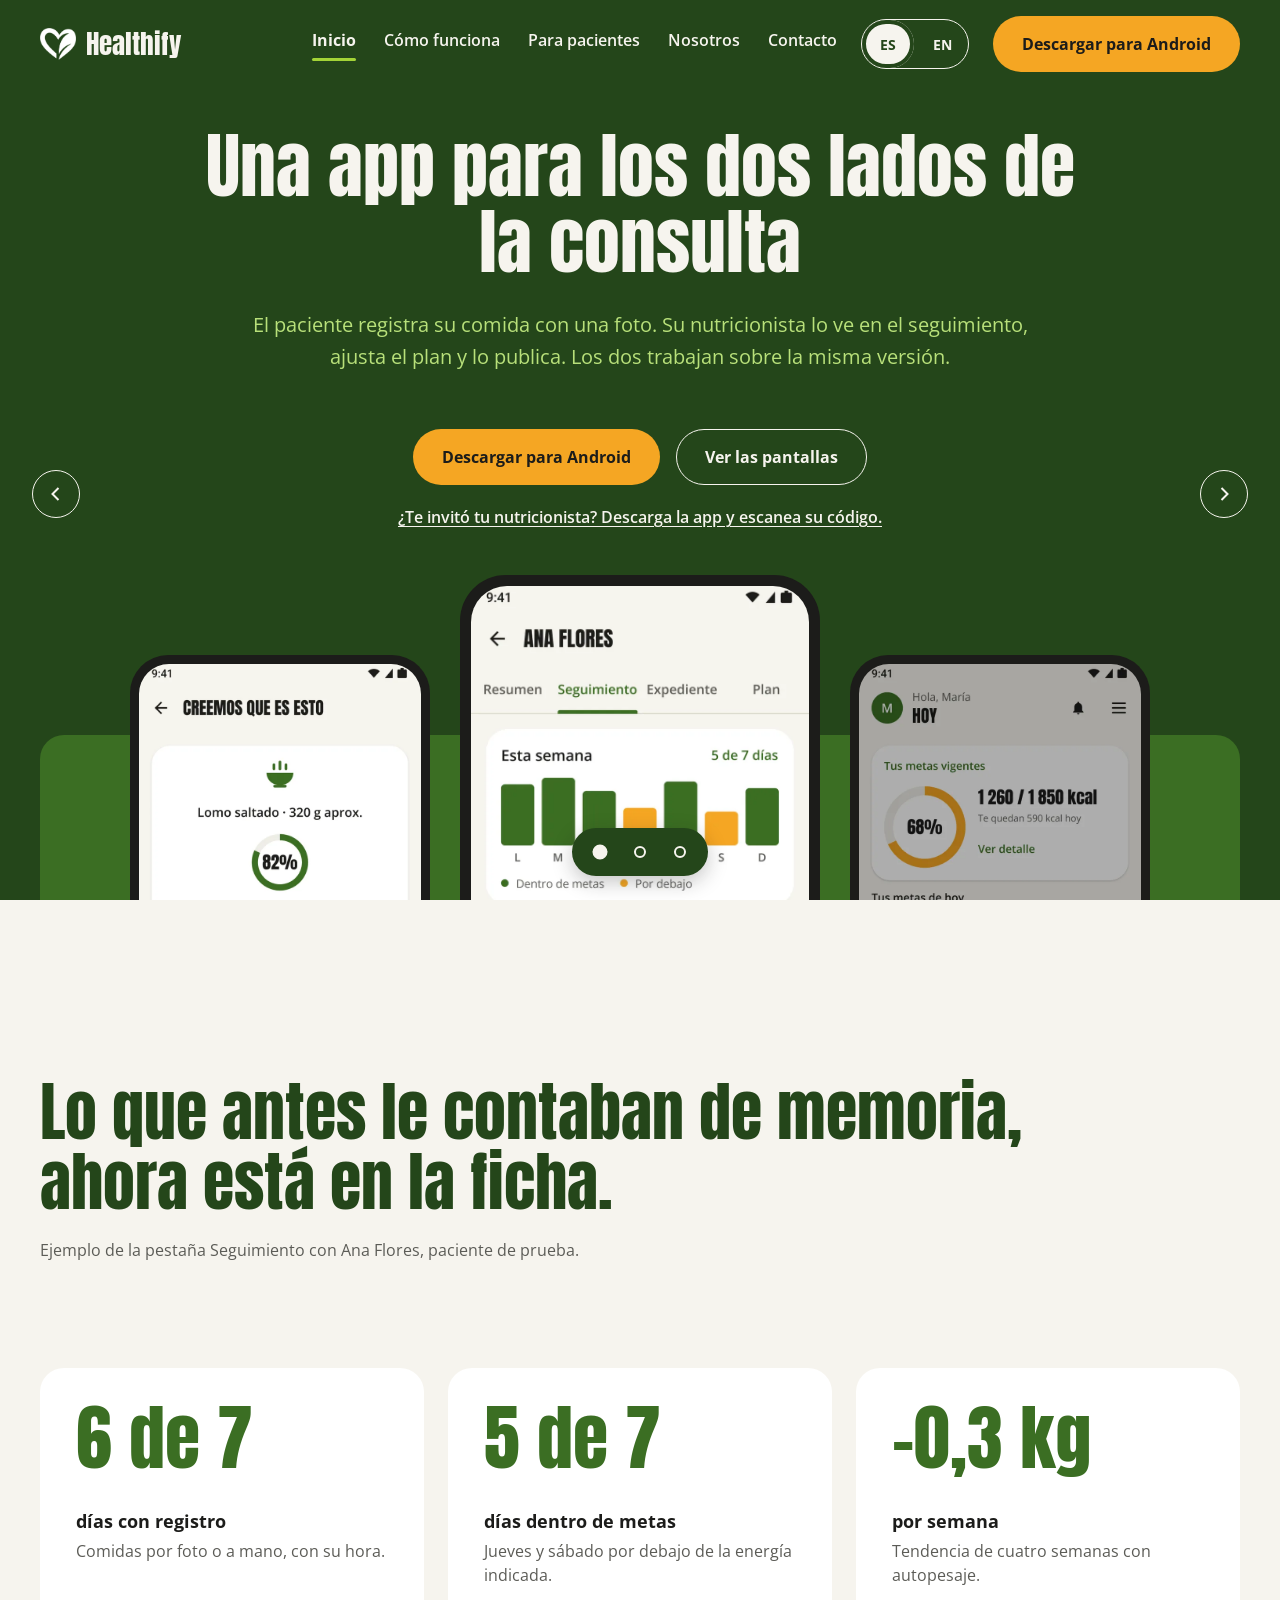
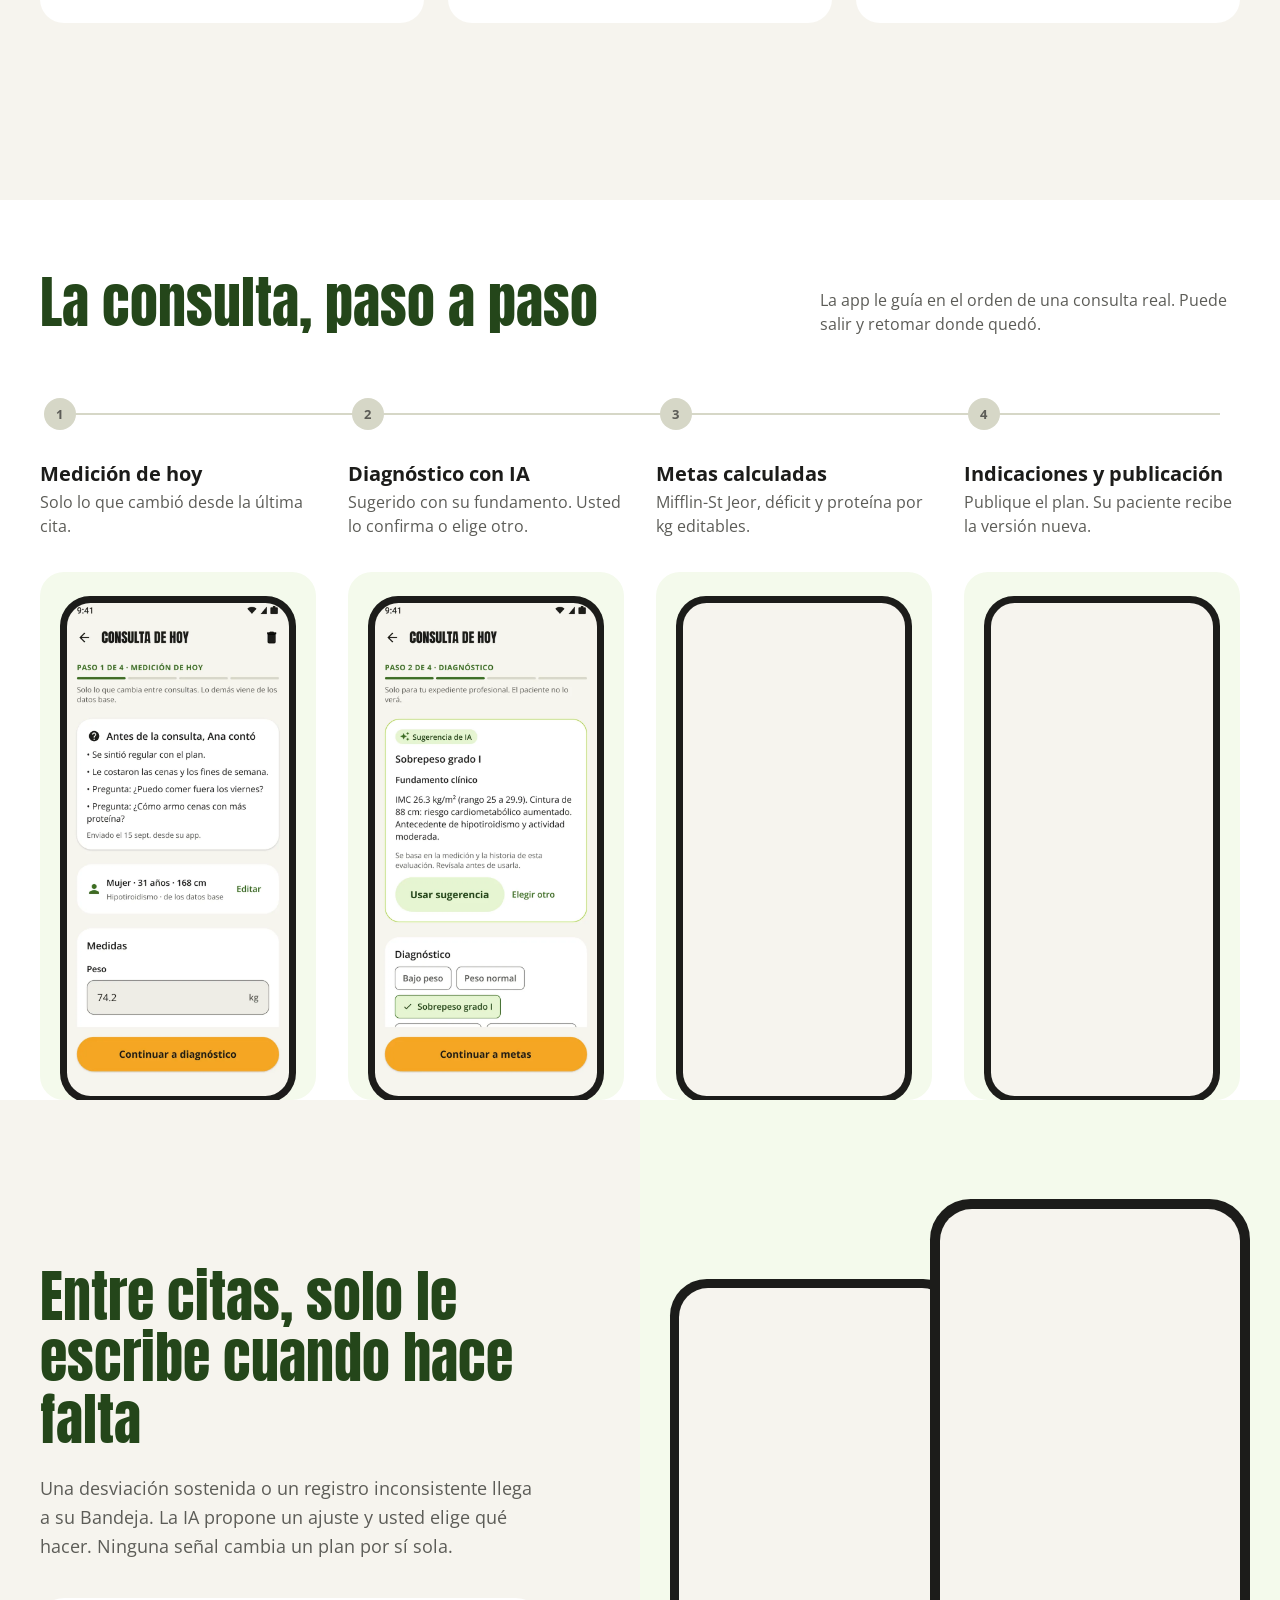
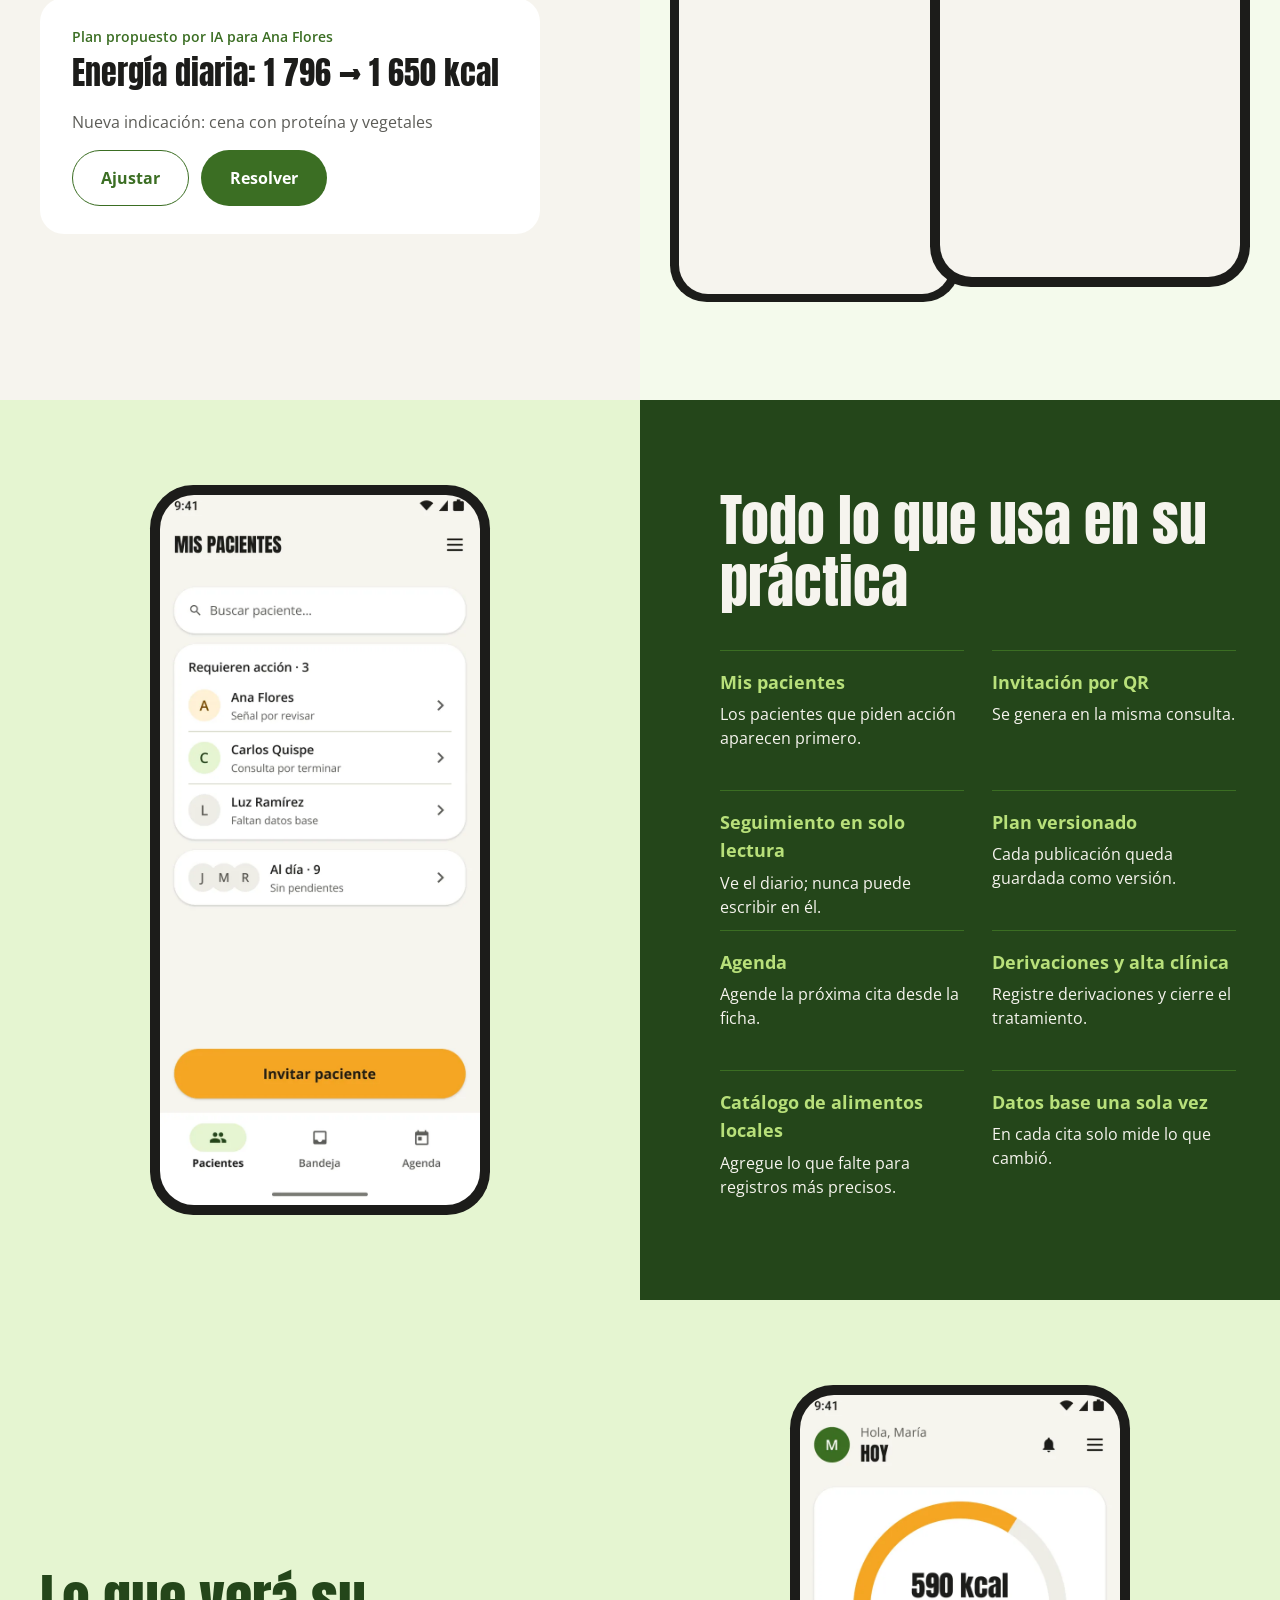
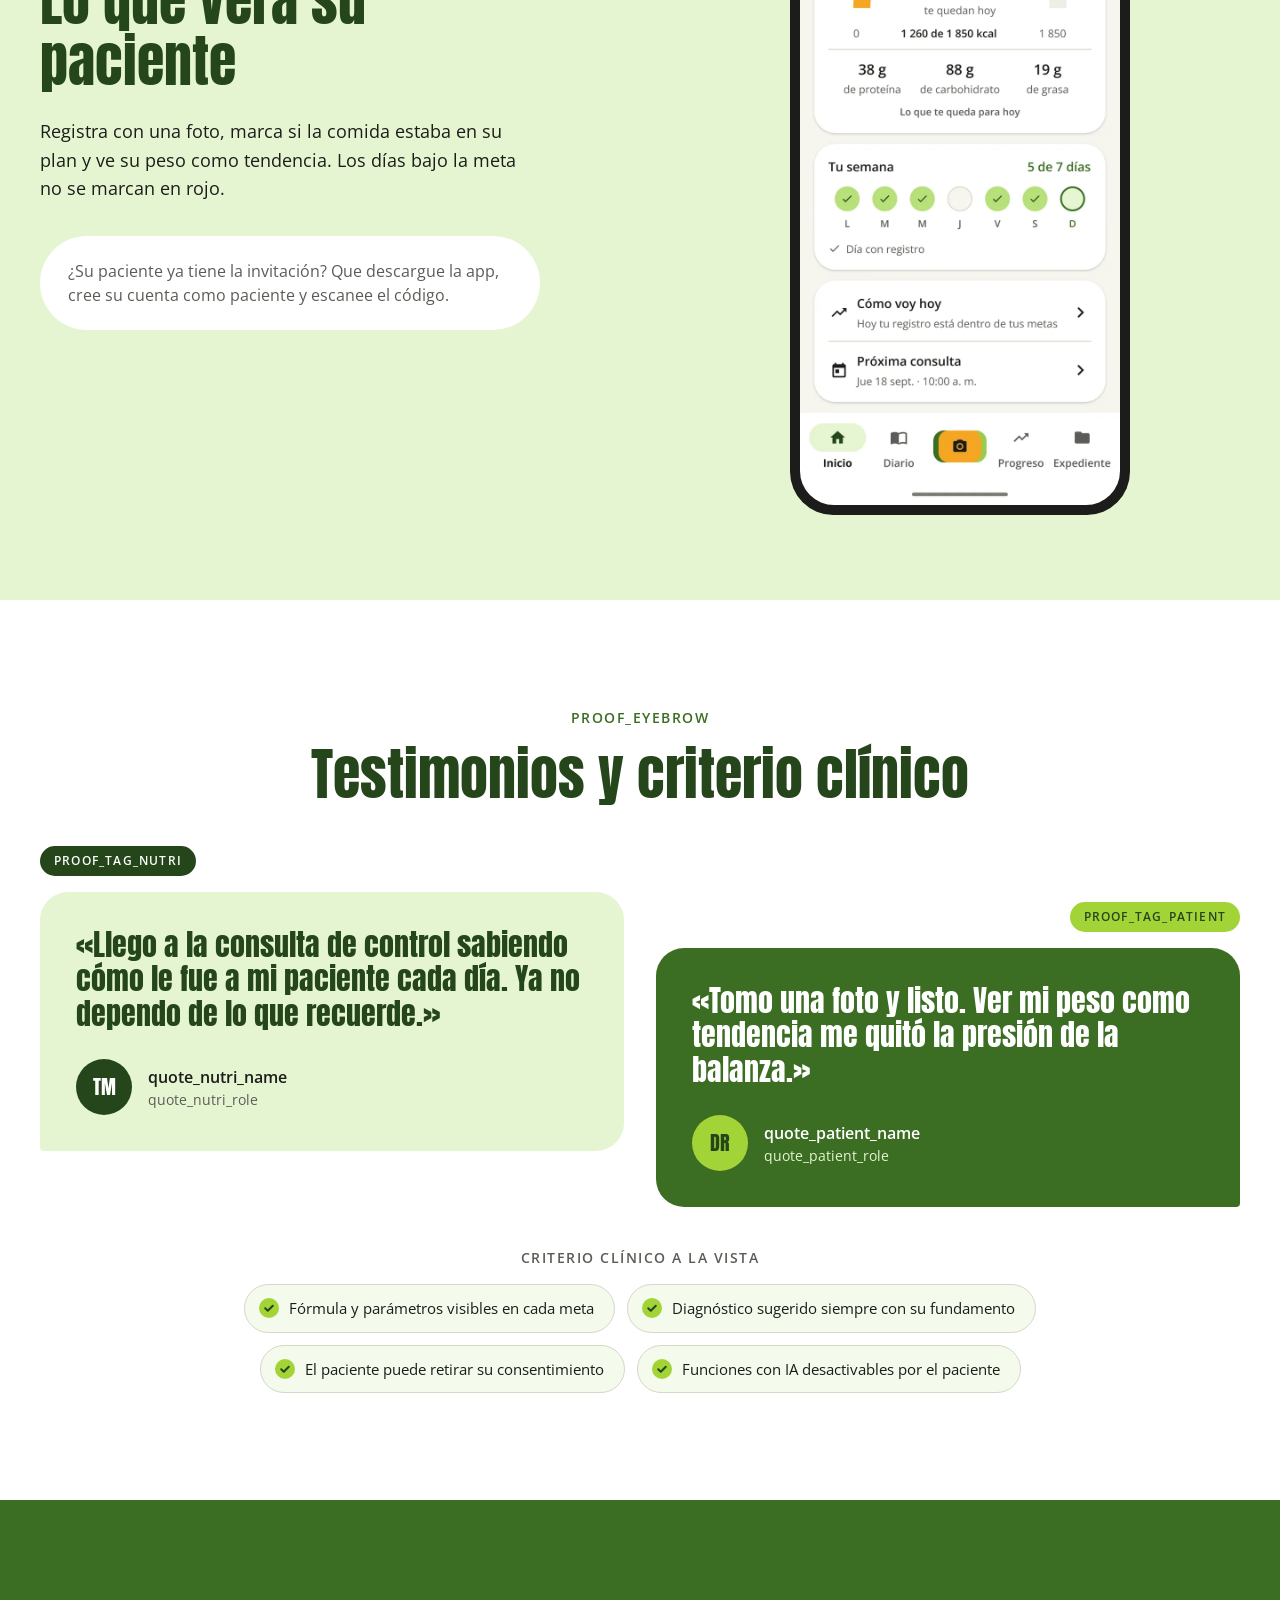
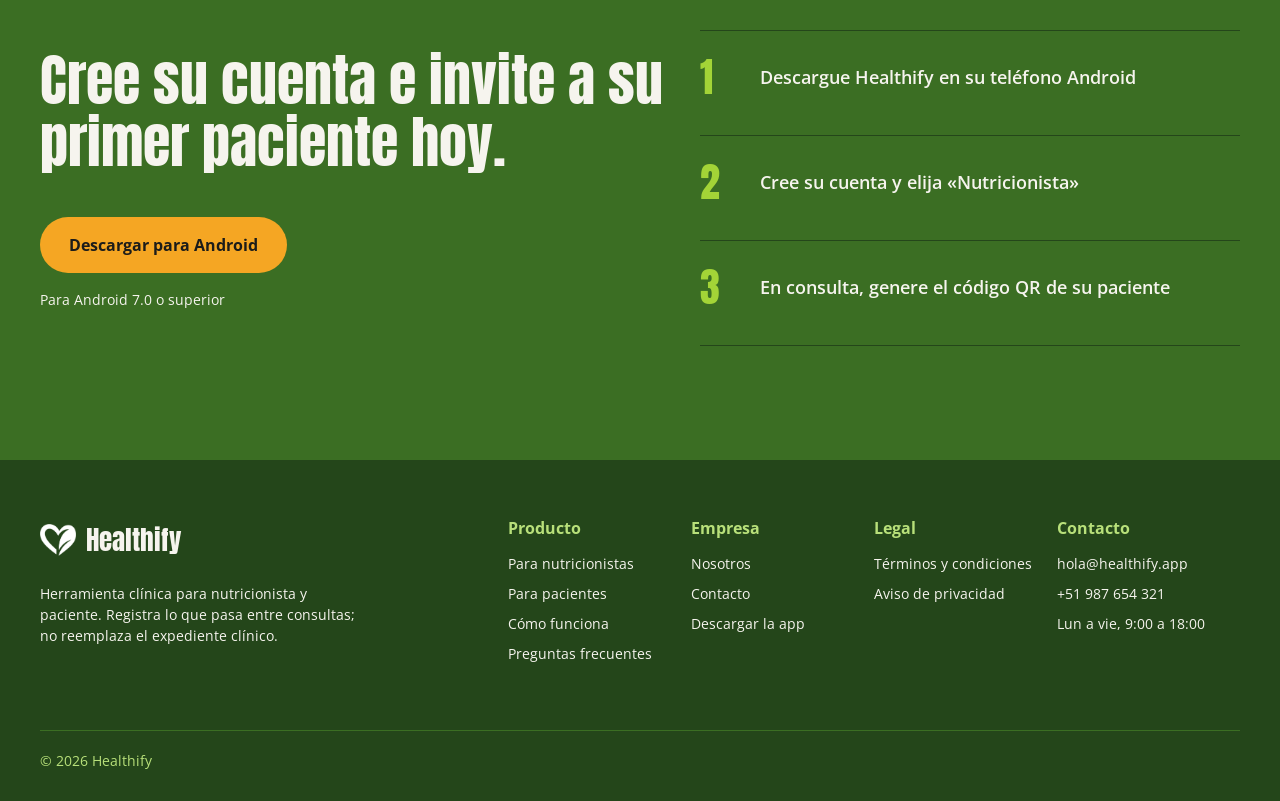
==== commit 683b4e72: "chore(index): add a message effect to testimonials" ====
--- a/index.html
+++ b/index.html
@@ -247,28 +247,65 @@
         <p class="patients__lead" data-i18n="patients_lead">Registra con una foto, marca si la comida estaba en su plan y ve su peso como tendencia. Los días bajo la meta no se marcan en rojo.</p>
         <p class="invite-note" data-i18n="patients_note">¿Su paciente ya tiene la invitación? Que descargue la app, cree su cuenta como paciente y escanee el código.</p>
       </div>
-      <div class="patients__visual"><div class="phone "><img class="phone__screen" data-i18n-img src="assets/images/app/pt3.webp" width="720" height="1600" alt="Inicio del paciente: 590 kcal que le quedan hoy, la semana con 5 de 7 días registrados, cómo va hoy y la próxima consulta" data-i18n-alt="alt_pt3" loading="lazy" decoding="async" /></div></div>
+      <div class="patients__visual">
+        <!-- Rota entre tres pantallas del paciente (js/main.js · initScreenRotation). Sin JS solo se ve la primera. -->
+        <div class="phone" data-rotate>
+          <img class="phone__screen" data-i18n-img src="assets/images/app/pt3.webp" width="720" height="1600" alt="Inicio del paciente: 590 kcal que le quedan hoy, la semana con 5 de 7 días registrados, cómo va hoy y la próxima consulta" data-i18n-alt="alt_pt3" loading="lazy" decoding="async" />
+          <img class="phone__screen" data-i18n-img src="assets/images/app/pt7.webp" width="720" height="1600" alt="App del paciente: estimación propuesta para un lomo saltado de 320 g con 82 % de confianza, la pregunta «¿Estaba en tu plan?» y los botones para confirmar o ajustar los gramos" data-i18n-alt="alt_pt7" aria-hidden="true" loading="lazy" decoding="async" />
+          <img class="phone__screen" data-i18n-img src="assets/images/app/pt3m.webp" width="720" height="1600" alt="Inicio del paciente con el aviso «Tus metas cambiaron» después de que su nutricionista publicó un plan nuevo" data-i18n-alt="alt_pt3m" aria-hidden="true" loading="lazy" decoding="async" />
+        </div>
+        <button class="rotate-toggle" type="button" aria-label="Pausar el cambio de pantallas" data-rotate-toggle hidden>
+          <svg class="rotate-toggle__pause" width="16" height="16" viewBox="0 0 16 16" aria-hidden="true" focusable="false"><path d="M5 3v10M11 3v10" stroke="currentColor" stroke-width="2.4" stroke-linecap="round"/></svg>
+          <svg class="rotate-toggle__play" width="16" height="16" viewBox="0 0 16 16" aria-hidden="true" focusable="false"><path d="M5 2.8v10.4L13.2 8z" fill="currentColor"/></svg>
+        </button>
+      </div>
     </section>
 
     <section class="proof screen" aria-labelledby="proof-title">
-      <h2 class="sr-only" id="proof-title" data-i18n="proof_title">Testimonios y criterio clínico</h2>
-      <div class="container proof__grid">
-        <!-- Citas en borrador, aún sin confirmar por sus autoras. Se editan en js/i18n.js (claves quote_*). -->
-        <figure class="quote">
-          <blockquote><p data-i18n="quote_nutri_text">«Llego a la consulta de control sabiendo cómo le fue a mi paciente cada día. Ya no dependo de lo que recuerde.»</p></blockquote>
-          <figcaption data-i18n="quote_nutri_author">Tatiana Mozombite, nutricionista</figcaption>
-        </figure>
-        <figure class="quote">
-          <blockquote><p data-i18n="quote_patient_text">«Tomo una foto y listo. Ver mi peso como tendencia me quitó la presión de la balanza.»</p></blockquote>
-          <figcaption data-i18n="quote_patient_author">Daniela Ramirez, paciente</figcaption>
-        </figure>
-        <div class="criteria">
-          <h3 class="criteria__title" data-i18n="criteria_title">Criterio clínico a la vista</h3>
-          <ul class="criteria__list">
-            <li data-i18n="criteria_1">Fórmula y parámetros visibles en cada meta</li>
-            <li data-i18n="criteria_2">Diagnóstico sugerido siempre con su fundamento</li>
-            <li data-i18n="criteria_3">El paciente puede retirar su consentimiento</li>
-            <li data-i18n="criteria_4">Funciones con IA desactivables por el paciente</li>
+      <div class="container proof__inner">
+        <header class="proof__head">
+          <p class="proof__eyebrow" data-i18n="proof_eyebrow">Prueba social</p>
+          <h2 class="h-section proof__title" id="proof-title" data-i18n="proof_title">La misma consulta, vista desde los dos lados</h2>
+        </header>
+
+        <!-- Testimonios en borrador, por confirmar con sus autoras. Se editan en js/i18n.js (claves quote_*).
+             Los avatares con iniciales son placeholders hasta tener fotos. -->
+        <div class="proof__chat">
+          <div class="proof__msg proof__msg--nutri">
+            <p class="proof__tag" data-i18n="proof_tag_nutri">Nutricionista</p>
+            <figure class="quote">
+              <blockquote><p data-i18n="quote_nutri_text">«Llego a la consulta de control sabiendo cómo le fue a mi paciente cada día. Ya no dependo de lo que recuerde.»</p></blockquote>
+              <figcaption class="quote__author">
+                <span class="quote__avatar" aria-hidden="true">TM</span>
+                <span class="quote__who">
+                  <span class="quote__name" data-i18n="quote_nutri_name">Tatiana Mozombite</span>
+                  <span class="quote__role" data-i18n="quote_nutri_role">Nutricionista</span>
+                </span>
+              </figcaption>
+            </figure>
+          </div>
+          <div class="proof__msg proof__msg--patient">
+            <p class="proof__tag" data-i18n="proof_tag_patient">Paciente</p>
+            <figure class="quote">
+              <blockquote><p data-i18n="quote_patient_text">«Tomo una foto y listo. Ver mi peso como tendencia me quitó la presión de la balanza.»</p></blockquote>
+              <figcaption class="quote__author">
+                <span class="quote__avatar" aria-hidden="true">DR</span>
+                <span class="quote__who">
+                  <span class="quote__name" data-i18n="quote_patient_name">Daniela Ramirez</span>
+                  <span class="quote__role" data-i18n="quote_patient_role">Paciente</span>
+                </span>
+              </figcaption>
+            </figure>
+          </div>
+        </div>
+
+        <div class="proof__trust">
+          <h3 class="proof__trust-title" id="criteria-title" data-i18n="criteria_title">Con criterio clínico a la vista</h3>
+          <ul class="proof__chips" aria-labelledby="criteria-title">
+            <li class="proof__chip"><svg class="proof__check" viewBox="0 0 20 20" aria-hidden="true" focusable="false"><circle cx="10" cy="10" r="10"/><path d="M6.2 10.3l2.6 2.5 5-5.1"/></svg><span data-i18n="criteria_1">Fórmula y parámetros visibles en cada meta</span></li>
+            <li class="proof__chip"><svg class="proof__check" viewBox="0 0 20 20" aria-hidden="true" focusable="false"><circle cx="10" cy="10" r="10"/><path d="M6.2 10.3l2.6 2.5 5-5.1"/></svg><span data-i18n="criteria_2">Diagnóstico sugerido siempre con su fundamento</span></li>
+            <li class="proof__chip"><svg class="proof__check" viewBox="0 0 20 20" aria-hidden="true" focusable="false"><circle cx="10" cy="10" r="10"/><path d="M6.2 10.3l2.6 2.5 5-5.1"/></svg><span data-i18n="criteria_3">El paciente puede retirar su consentimiento</span></li>
+            <li class="proof__chip"><svg class="proof__check" viewBox="0 0 20 20" aria-hidden="true" focusable="false"><circle cx="10" cy="10" r="10"/><path d="M6.2 10.3l2.6 2.5 5-5.1"/></svg><span data-i18n="criteria_4">Funciones con IA desactivables por el paciente</span></li>
           </ul>
         </div>
       </div>
--- a/css/styles.css
+++ b/css/styles.css
@@ -172,6 +172,15 @@
 }
 .site-header.is-stuck { box-shadow: 0 6px 20px rgba(28, 28, 26, .18); }
 .site-header.is-hidden { transform: translateY(-100%); box-shadow: none; }
+/* Escritorio: al bajar, el header se compacta 16 px. El margen compensa la altura
+   para que el contenido no salte (el hueco original ya está fuera de la vista). */
+@media (min-width: 1200px) {
+  .header__inner { transition: height .3s ease; }
+  .brand__logo { transition: transform .3s ease; }
+  .site-header.is-compact { margin-bottom: 16px; }
+  .site-header.is-compact .header__inner { height: calc(var(--header-h) - 16px); }
+  .site-header.is-compact .brand__logo { transform: scale(.85); }
+}
 .header__inner {
   display: flex; align-items: center; gap: 24px;
   height: var(--header-h);
@@ -501,7 +510,19 @@
 .steps { background: var(--white); padding-block: 48px 40px; overflow: hidden; }
 .steps__head { display: grid; gap: 16px; }
 .steps__lead { font: var(--t-body-16); color: var(--text-2); }
-.steps__dots { display: flex; align-items: center; gap: 0; margin: 16px 0 8px -4px; }
+.steps__dots {
+  display: flex; align-items: center; gap: 0; margin: 16px 0 8px -4px; width: fit-content;
+  position: relative; isolation: isolate; --progress: 0;
+}
+/* Riel de progreso entre el primer y el último punto; se llena hasta el paso actual */
+.steps__dots::before, .steps__dots::after {
+  content: ""; position: absolute; z-index: -1; left: 24px; right: 24px; top: 23px; height: 2px;
+  border-radius: var(--r-pill); background: var(--line);
+}
+.steps__dots::after {
+  background: var(--green-700); transform: scaleX(var(--progress)); transform-origin: left;
+  transition: transform .4s cubic-bezier(.2, .7, .2, 1);
+}
 .steps__dot {
   width: 48px; height: 48px; display: grid; place-items: center; border-radius: var(--r-pill);
 }
@@ -544,9 +565,12 @@
     display: grid; grid-template-columns: repeat(4, 1fr); gap: 32px;
     margin: 58px 0 0; padding: 0; overflow: visible; position: relative;
   }
-  .steps__list::before {
+  .steps__list::before, .steps__list::after {
     content: ""; position: absolute; left: 20px; right: 20px; top: 19px; height: 2px; background: var(--line);
   }
+  /* Línea de progreso: se dibuja al entrar la sección (initStepsLine) */
+  .steps__list::after { background: var(--green-700); transform-origin: left; }
+  .step__num { z-index: 1; }
   .step { background: none; padding: 0; overflow: visible; }
   .step__num {
     position: relative; display: grid; place-items: center;
@@ -638,6 +662,21 @@
 }
 .patients__visual { position: relative; height: 448px; overflow: hidden; }
 .patients__visual .phone { --pw: 260px; position: absolute; left: 50%; top: 24px; transform: translateX(-50%); }
+/* Pantallas apiladas; sin JS solo se ve la primera */
+.phone[data-rotate] { display: grid; }
+.phone[data-rotate] > .phone__screen { grid-area: 1 / 1; transition: opacity .8s ease; }
+.phone[data-rotate] > .phone__screen:not(:first-child),
+.phone[data-rotate].is-rotating > .phone__screen:not(.is-active) { opacity: 0; }
+.phone[data-rotate].is-rotating > .phone__screen.is-active { opacity: 1; }
+.rotate-toggle {
+  position: absolute; right: 16px; bottom: 16px; z-index: 1;
+  display: grid; place-items: center; width: 44px; height: 44px; border-radius: var(--r-pill);
+  background: var(--white); color: var(--green-900); border: 1px solid var(--line);
+}
+.rotate-toggle[hidden] { display: none; }
+.rotate-toggle:hover { background: var(--green-50); }
+.rotate-toggle__play, .rotate-toggle.is-paused .rotate-toggle__pause { display: none; }
+.rotate-toggle.is-paused .rotate-toggle__play { display: block; }
 
 @media (min-width: 1024px) {
   .patients { display: grid; grid-template-columns: 1fr 1fr; }
@@ -653,41 +692,98 @@
 }
 
 /* 07 · Prueba social */
-.proof { background: var(--white); padding-block: 54px; }
-.proof__grid { display: grid; gap: 12px; }
+/* Las dos citas se leen como un chat: nutricionista a la izquierda, paciente a la derecha y más abajo. */
+.proof {
+  background: var(--white); min-height: 844px; padding-block: 32px;
+  display: flex; flex-direction: column; justify-content: center;
+}
+.proof__inner { display: flex; flex-direction: column; gap: 24px; }
+.proof__head { display: grid; gap: 8px; }
+.proof__eyebrow { font: 600 12px/1.5 var(--font-body); letter-spacing: 1.2px; text-transform: uppercase; color: var(--green-700); }
+.proof__title { font: 400 30px/1.1 var(--font-heading); text-wrap: balance; }
+
+.proof__chat { display: grid; gap: 16px; }
+.proof__msg { display: flex; flex-direction: column; align-items: flex-start; gap: 8px; min-width: 0; }
+.proof__msg--nutri { padding-right: 28px; }
+.proof__msg--patient { padding-left: 28px; align-items: flex-end; }
+.proof__tag {
+  font: 600 11px/1.5 var(--font-body); letter-spacing: 1px; text-transform: uppercase;
+  padding: 4px 12px; border-radius: var(--r-pill);
+  background: var(--green-900); color: var(--white);
+}
+.proof__msg--patient .proof__tag { background: var(--lime-400); color: var(--green-900); }
+
 .quote {
-  display: flex; flex-direction: column; justify-content: space-between; gap: 16px;
-  background: var(--cream); border-radius: var(--r-24); padding: 20px 24px;
-}
-.quote blockquote p { font: var(--t-m-subtitle); color: var(--green-900); }
-.quote figcaption { font: var(--t-body-14); color: var(--text-2); }
-.criteria { background: var(--green-50); border-radius: var(--r-24); padding: 20px 24px 20px; }
-.criteria__title { font: var(--t-m-title); color: var(--green-900); }
-.criteria__list { margin-top: 12px; }
-.criteria__list li {
-  position: relative; padding: 11px 0 10px 20px;
-  font: var(--t-body-14); border-top: 1px solid var(--line);
-}
-.criteria__list li:first-child { border-top: 0; }
-.criteria__list li::before {
-  content: ""; position: absolute; left: 0; top: 18px;
-  width: 8px; height: 8px; border-radius: var(--r-pill); background: var(--lime-400);
-}
-
-@media (min-width: 1024px) {
-  .proof { display: flex; flex-direction: column; justify-content: center; padding-block: 120px; }
-  .proof__grid { grid-template-columns: minmax(0, 364fr) minmax(0, 364fr) minmax(0, 424fr); gap: 24px; min-height: 500px; }
-  .criteria { margin-left: 20px; }
-  .quote { padding: 44px 36px; }
-  .quote blockquote p { font: 400 34px/1.15 var(--font-heading); }
-  .quote figcaption { font: 400 15px/1.5 var(--font-body); }
-  .criteria { padding: 44px 36px 36px; }
-  .criteria__title { font: var(--t-title-m); }
-  .criteria__list { margin-top: 59px; }
-  .criteria__list li { padding: 18px 0 20px 24px; font: var(--t-body-16); }
-  .criteria__list li:first-child { border-top: 1px solid var(--line); }
-  .criteria__list li:last-child { padding-bottom: 0; }
-  .criteria__list li::before { width: 10px; height: 10px; top: 26px; }
+  width: 100%; display: flex; flex-direction: column; gap: 16px; padding: 20px;
+  background: var(--green-100); border-radius: 20px 20px 20px 4px;
+}
+.quote blockquote p { font: 400 20px/1.15 var(--font-heading); color: var(--green-900); }
+.quote__author { display: flex; align-items: center; gap: 12px; }
+.quote__avatar {
+  flex: none; display: grid; place-items: center; width: 40px; height: 40px; border-radius: var(--r-pill);
+  background: var(--green-900); color: var(--white); font: 400 15px/1 var(--font-heading);
+}
+.quote__who { display: grid; }
+.quote__name { font: 600 14px/1.5 var(--font-body); color: var(--ink); }
+.quote__role { font: 400 12px/1.5 var(--font-body); color: var(--text-2); }
+/* Blanco sobre --green-700: 6.1:1; --green-100 sobre --green-700: 5.3:1 (AA) */
+.proof__msg--patient .quote { background: var(--green-700); border-radius: 20px 20px 4px 20px; }
+.proof__msg--patient .quote blockquote p,
+.proof__msg--patient .quote__name { color: var(--white); }
+.proof__msg--patient .quote__role { color: var(--green-100); }
+.proof__msg--patient .quote__avatar { background: var(--lime-400); color: var(--green-900); }
+/* Burbuja "escribiendo…" (la crea initProofChat solo si hay animaciones) */
+.proof__msg { position: relative; }
+.proof__typing {
+  position: absolute; left: 0; top: 0; opacity: 0;
+  display: inline-flex; gap: 5px; padding: 14px 18px;
+  background: var(--green-100); border-radius: 20px 20px 20px 4px;
+}
+.proof__typing i { width: 8px; height: 8px; border-radius: var(--r-pill); background: var(--green-900); }
+.proof__msg--patient .proof__typing { left: auto; right: 0; background: var(--green-700); border-radius: 20px 20px 4px 20px; }
+.proof__msg--patient .proof__typing i { background: var(--white); }
+
+.proof__trust { display: grid; gap: 10px; }
+.proof__trust-title { font: 600 11px/1.5 var(--font-body); letter-spacing: 1px; text-transform: uppercase; color: var(--text-2); }
+.proof__chips { display: grid; gap: 6px; }
+.proof__chip {
+  display: flex; align-items: center; gap: 8px; padding: 8px 14px 8px 10px;
+  background: var(--green-50); border: 1px solid var(--line); border-radius: var(--r-16);
+  font: 400 13px/1.4 var(--font-body); color: var(--ink);
+}
+.proof__check { flex: none; width: 18px; height: 18px; }
+.proof__check circle { fill: var(--lime-400); }
+.proof__check path {
+  fill: none; stroke: var(--green-900); stroke-width: 2px; vector-effect: non-scaling-stroke;
+  stroke-linecap: round; stroke-linejoin: round;
+}
+
+@media (min-width: 1024px) {
+  .proof { min-height: var(--screen); padding-block: 96px; }
+  .proof__inner { gap: 40px; }
+  .proof__head { gap: 16px; text-align: center; }
+  .proof__eyebrow { font-size: 14px; letter-spacing: 1.5px; }
+  .proof__title { font: var(--t-headline-m); }
+
+  .proof__chat { grid-template-columns: 1fr 1fr; gap: 32px; align-items: start; }
+  .proof__msg { gap: 16px; }
+  .proof__msg--nutri { padding-right: 0; }
+  .proof__msg--patient { padding-left: 0; padding-top: 56px; }
+  .proof__tag { font-size: 12px; letter-spacing: 1.2px; padding: 6px 14px; }
+
+  .quote { gap: 28px; padding: 36px; border-radius: 28px 28px 28px 4px; }
+  .proof__msg--patient .quote { border-radius: 28px 28px 4px 28px; }
+  .quote blockquote p { font-size: 30px; }
+  .quote__author { gap: 16px; }
+  .quote__avatar { width: 56px; height: 56px; font-size: 20px; }
+  .quote__name { font-size: 16px; }
+  .quote__role { font-size: 14px; }
+
+  .proof__trust { gap: 16px; justify-items: center; }
+  .proof__trust-title { font-size: 14px; letter-spacing: 1.5px; }
+  .proof__chips { display: flex; flex-wrap: wrap; justify-content: center; gap: 12px; max-width: 860px; }
+  .proof__chip { gap: 10px; padding: 12px 20px 12px 14px; border-radius: var(--r-pill); font: 400 15px/1.5 var(--font-body); }
+  .proof__check { width: 20px; height: 20px; }
 }
 
 /* 08 · CTA final */
@@ -1107,10 +1203,91 @@
   .js .hero__shots { animation-delay: .3s; animation-name: hero-media-in; }
   @keyframes hero-in { from { opacity: 0; transform: translateY(24px); } }
   @keyframes hero-media-in { from { opacity: 0; transform: translateY(32px) scale(.97); } }
-}
+
+  /* Cambio de idioma: fundido simple, sin el desplazamiento de la navegación entre páginas */
+  .vt-lang::view-transition-old(root), .vt-lang::view-transition-old(site-header) { animation: vt-out .18s ease both; }
+  .vt-lang::view-transition-new(root), .vt-lang::view-transition-new(site-header) { animation: vt-fade .3s ease both; }
+  @keyframes vt-fade { from { opacity: 0; } }
+
+  /* Botón principal: un brillo lo recorre al aparecer (initButtonShine) y en cada hover */
+  .btn--primary { position: relative; isolation: isolate; overflow: hidden; }
+  .btn--primary::after {
+    content: ""; position: absolute; inset: 0; z-index: -1; pointer-events: none;
+    background: linear-gradient(105deg, transparent 30%, rgba(255, 255, 255, .55) 50%, transparent 70%);
+    transform: translateX(-120%);
+  }
+  .btn--primary.is-shine::after { animation: btn-shine 1s .5s ease both; }
+  .btn--primary:hover::after { animation: btn-shine .8s ease; }
+  @keyframes btn-shine { to { transform: translateX(120%); } }
+
+  /* 03 · La línea de pasos se dibuja y cada número se enciende cuando la línea lo alcanza */
+  .js .steps__list::after { transition: transform 1.2s linear .2s; }
+  .js .steps__list:not(.is-drawn)::after { transform: scaleX(0); }
+  .js .step__num {
+    transition: background-color .3s ease, color .3s ease, transform .4s cubic-bezier(.3, 1.6, .5, 1);
+    transition-delay: calc(.2s + var(--reveal-i, 0) * .4s);
+  }
+  .js .steps__list:not(.is-drawn) .step__num { background: var(--line); color: var(--text-2); transform: scale(.8); }
+
+  /* 07 · Prueba social como chat (initProofChat añade .is-chat y luego cada paso) */
+  .js .proof.is-chat .proof__tag,
+  .js .proof.is-chat .quote,
+  .js .proof.is-chat .proof__trust-title,
+  .js .proof.is-chat .proof__chip {
+    opacity: 0; transform: translateY(16px);
+    transition: opacity .5s ease, transform .6s cubic-bezier(.2, .7, .2, 1);
+  }
+  .js .proof.is-chat .proof__msg--nutri .quote { transform: translateY(12px) scale(.96); transform-origin: left bottom; }
+  .js .proof.is-chat .proof__msg--patient .quote { transform: translateY(12px) scale(.96); transform-origin: right bottom; }
+  .js .proof.is-nutri-typing .proof__msg--nutri > .proof__tag,
+  .js .proof.is-nutri .proof__msg--nutri .quote,
+  .js .proof.is-patient-typing .proof__msg--patient > .proof__tag,
+  .js .proof.is-patient .proof__msg--patient .quote,
+  .js .proof.is-trust .proof__trust-title,
+  .js .proof.is-trust .proof__chip { opacity: 1; transform: none; }
+  .js .proof.is-trust .proof__chip { transition-delay: calc(.1s + var(--chip-i, 0) * 90ms); }
+  .proof__typing { transition: opacity .2s ease; }
+  .proof.is-nutri-typing:not(.is-nutri) .proof__msg--nutri .proof__typing,
+  .proof.is-patient-typing:not(.is-patient) .proof__msg--patient .proof__typing { opacity: 1; }
+  .proof.is-nutri-typing:not(.is-nutri) .proof__msg--nutri .proof__typing i,
+  .proof.is-patient-typing:not(.is-patient) .proof__msg--patient .proof__typing i { animation: typing-dot 1s ease-in-out infinite; }
+  .proof__typing i:nth-child(2) { animation-delay: .15s; }
+  .proof__typing i:nth-child(3) { animation-delay: .3s; }
+  @keyframes typing-dot {
+    0%, 60%, 100% { transform: none; opacity: .5; }
+    30% { transform: translateY(-4px); opacity: 1; }
+  }
+
+  /* Inicio: al entrar cada sección, su borde superior parte del color de la anterior
+     y se funde con el propio mientras sube. Solo donde hay animaciones ligadas al scroll. */
+  @supports (animation-timeline: view()) {
+    .page-home .value    { --bg-from: var(--green-900); }
+    .page-home .steps    { --bg-from: var(--cream); }
+    .page-home .between  { --bg-from: var(--white); }
+    .page-home .pros     { --bg-from: var(--cream); }
+    .page-home .patients { --bg-from: var(--green-900); }
+    .page-home .proof    { --bg-from: var(--green-100); }
+    .page-home .cta      { --bg-from: var(--white); }
+    .page-home main > section:not(.hero) {
+      --tint-color: color-mix(in srgb, var(--bg-from) var(--tint), transparent);
+      background-image: linear-gradient(var(--tint-color), var(--tint-color));
+      animation: section-tint linear both;
+      animation-timeline: view();
+      animation-range: entry 0% entry 40%;
+    }
+    @keyframes section-tint { from { --tint: 100%; } to { --tint: 0%; } }
+  }
+}
+
+@property --tint { syntax: '<percentage>'; inherits: false; initial-value: 0%; }
 
 @media print {
   .js .reveal { opacity: 1 !important; transform: none !important; }
+  .js .proof.is-chat .proof__tag, .js .proof.is-chat .quote,
+  .js .proof.is-chat .proof__trust-title, .js .proof.is-chat .proof__chip {
+    opacity: 1 !important; transform: none !important;
+  }
+  .proof__typing, .rotate-toggle { display: none !important; }
   .site-header { position: static; }
 }
 
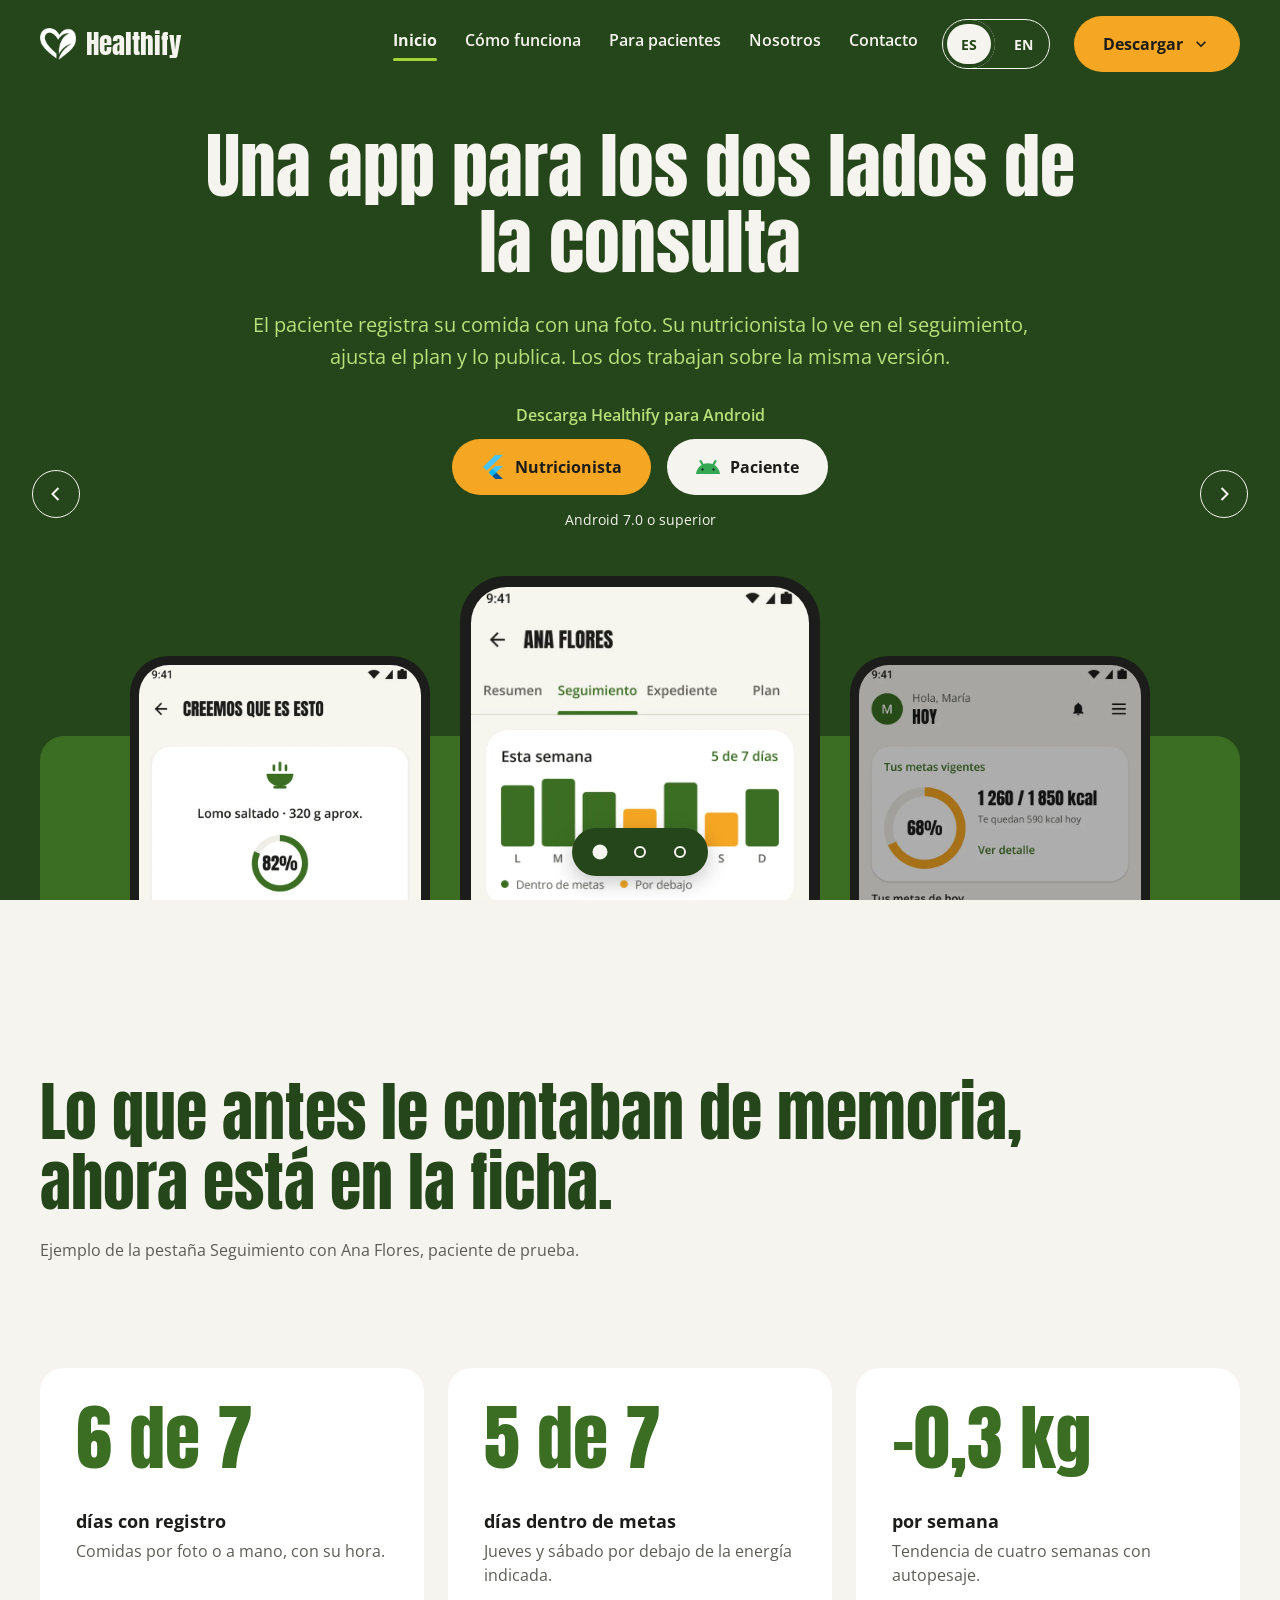
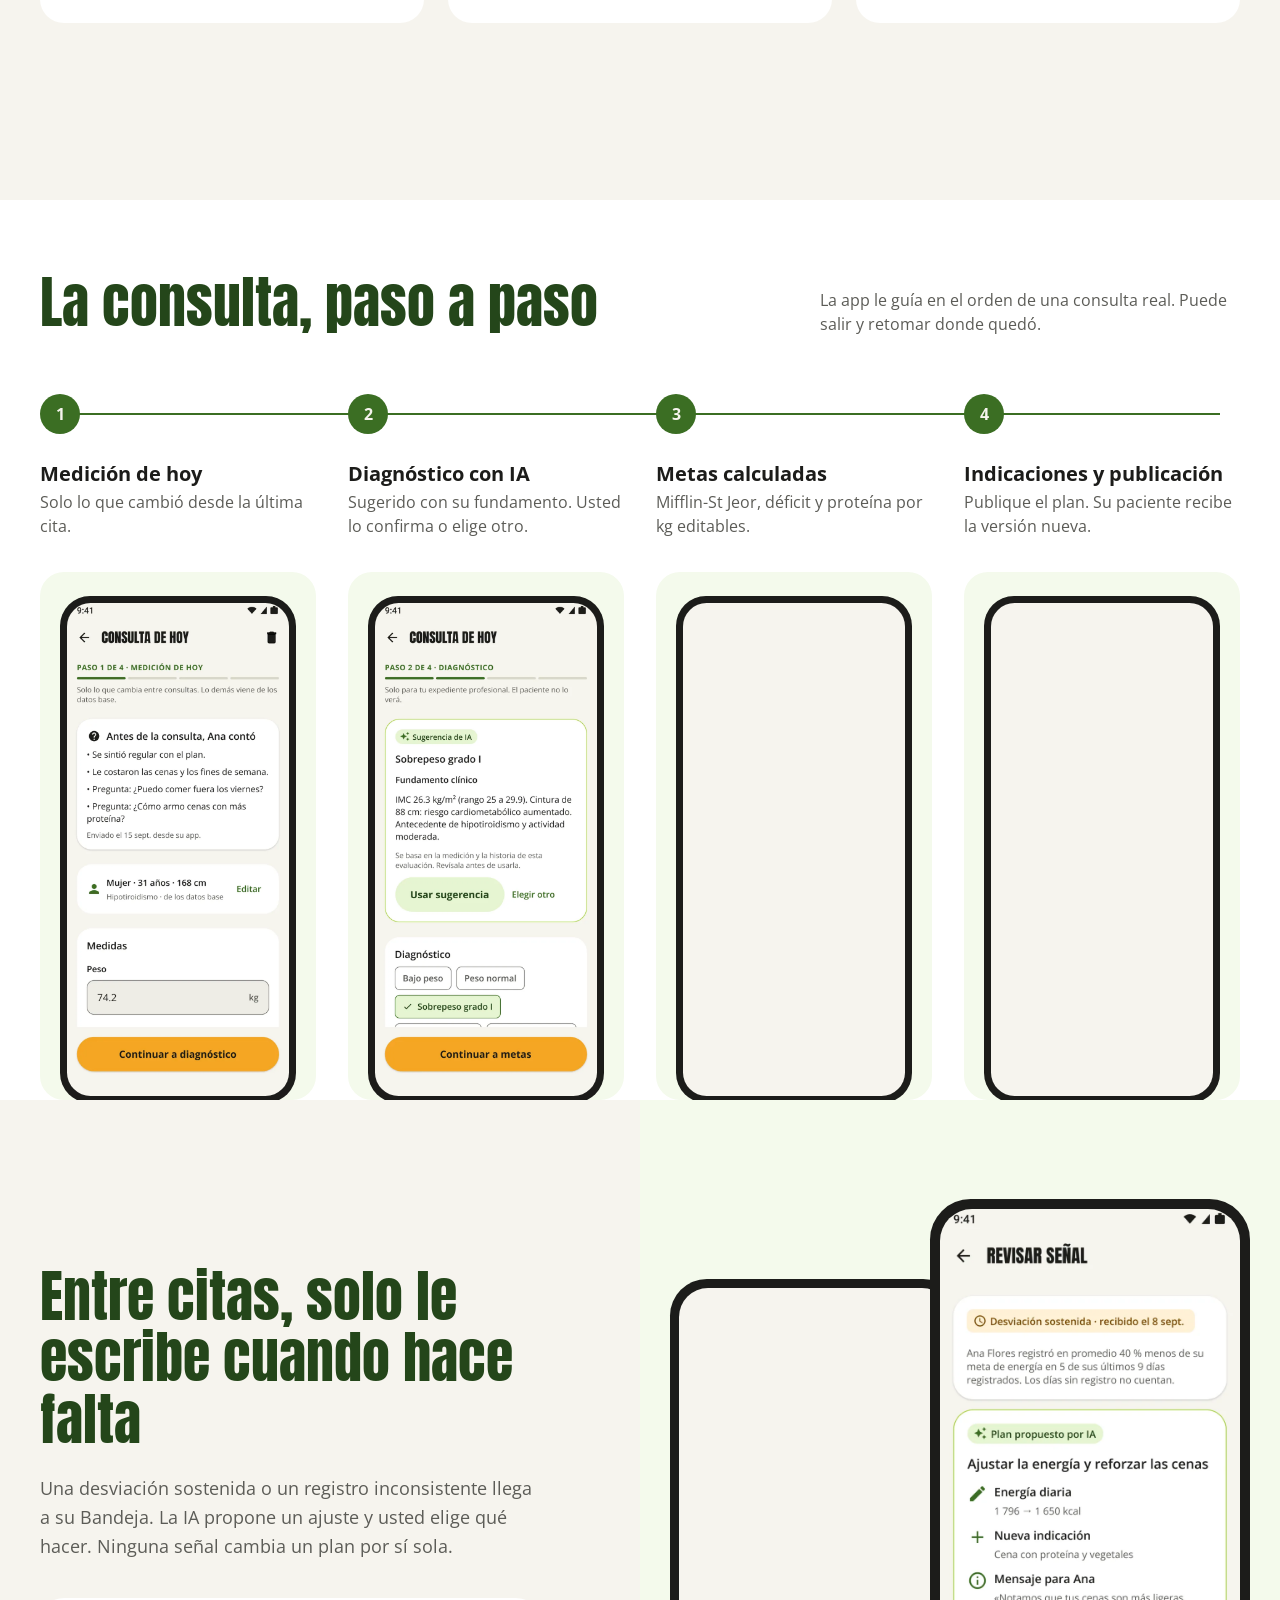
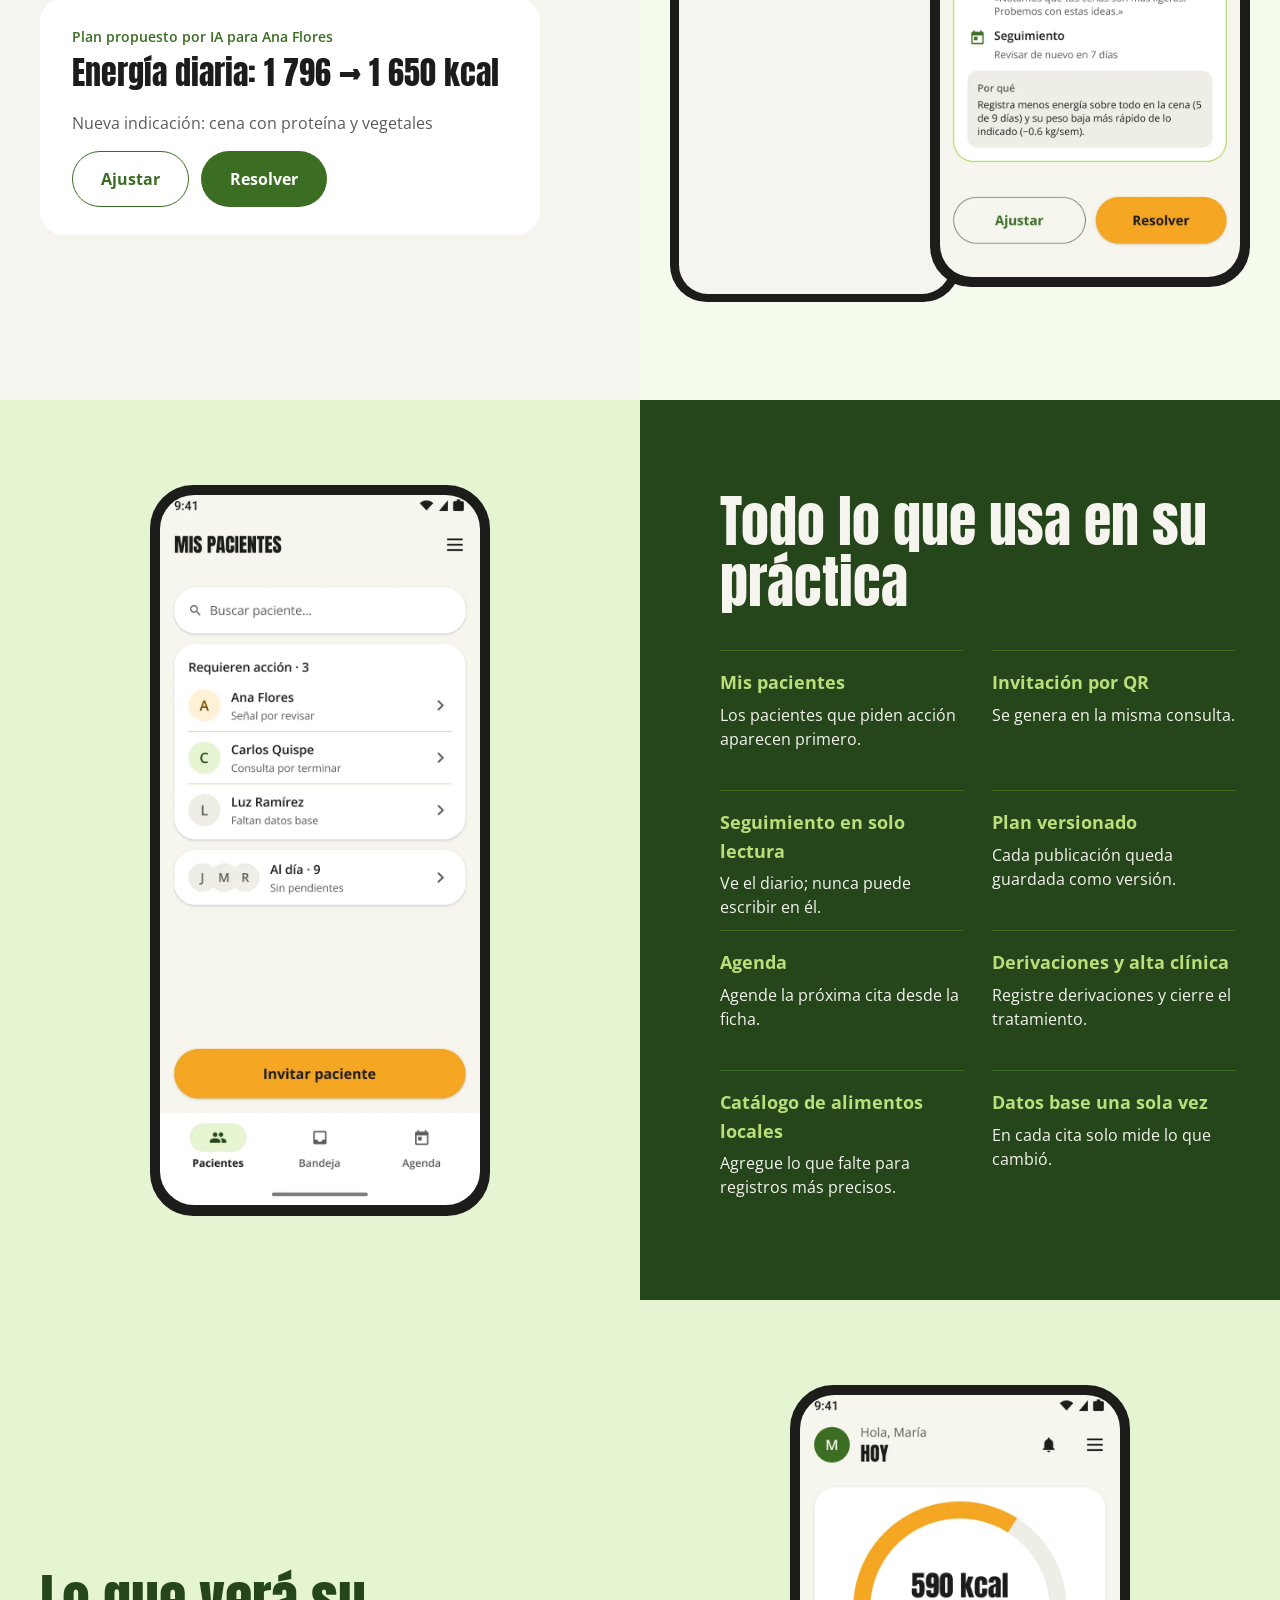
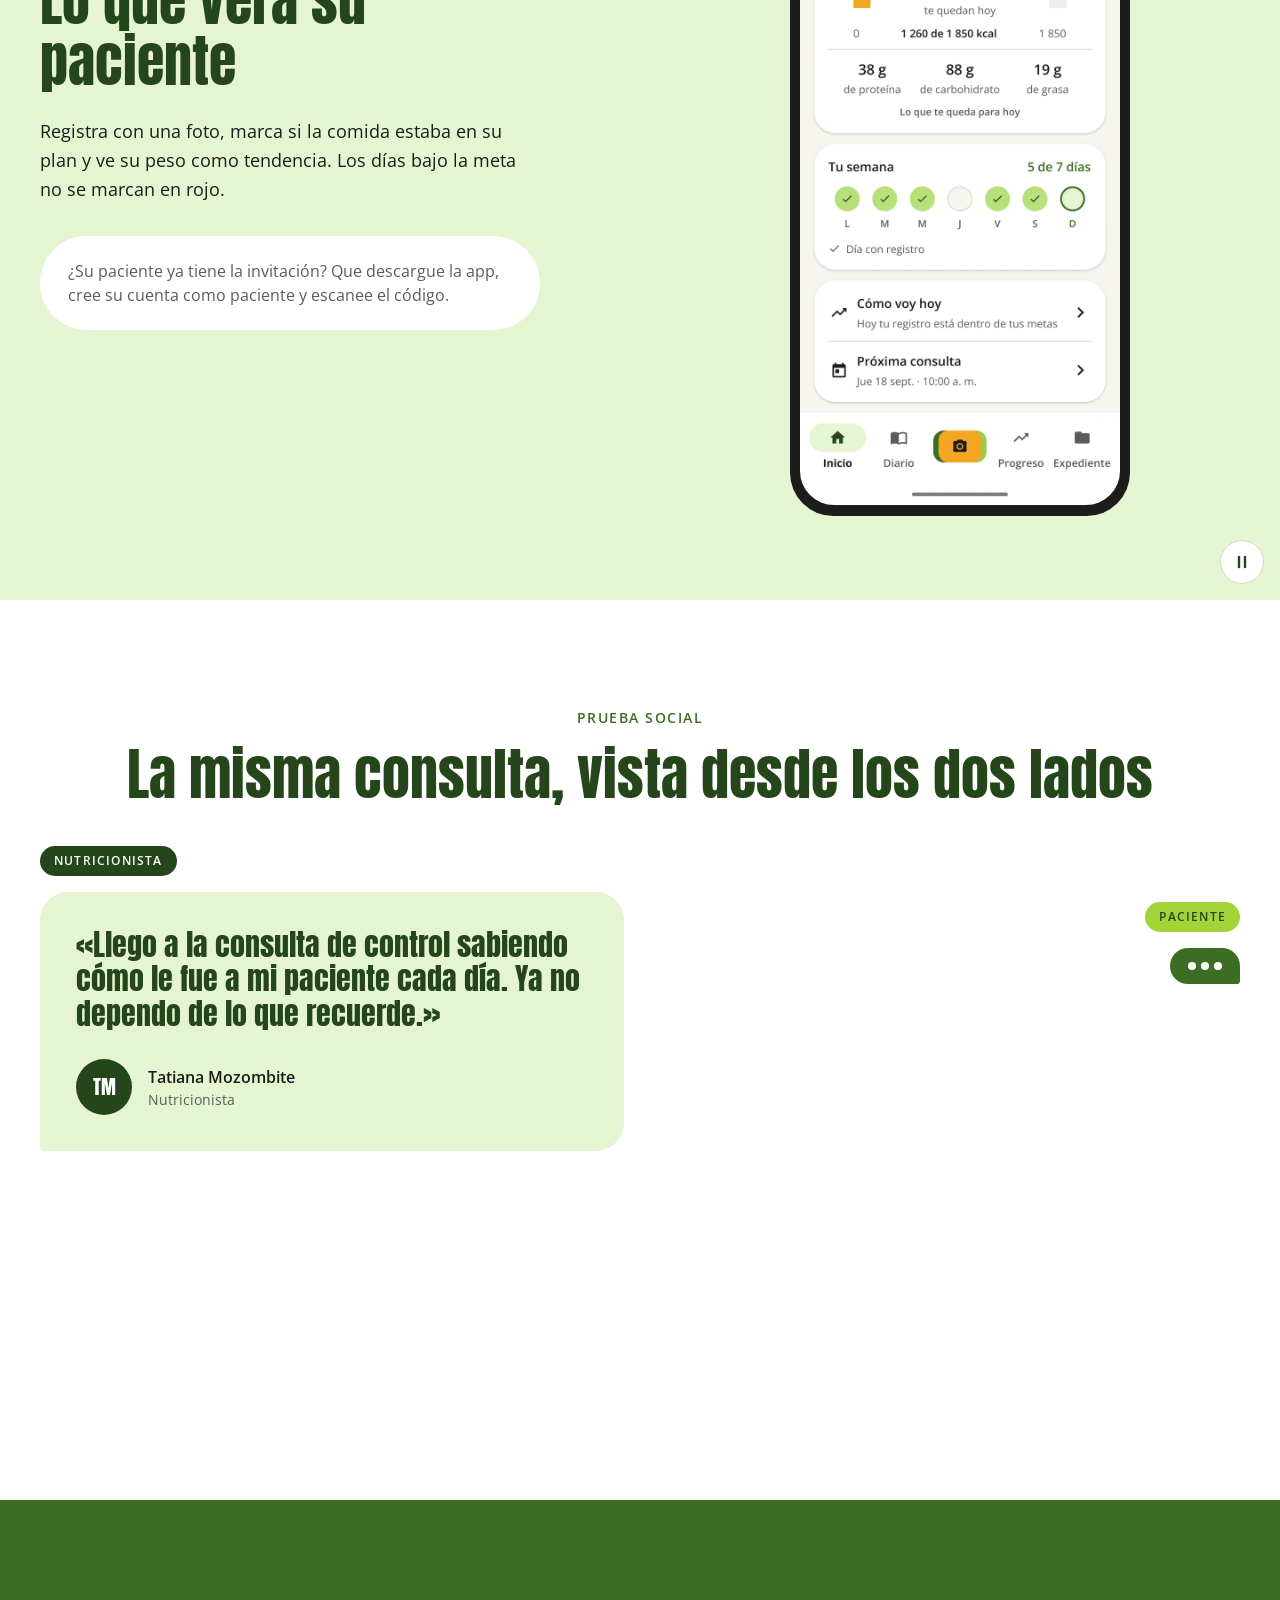
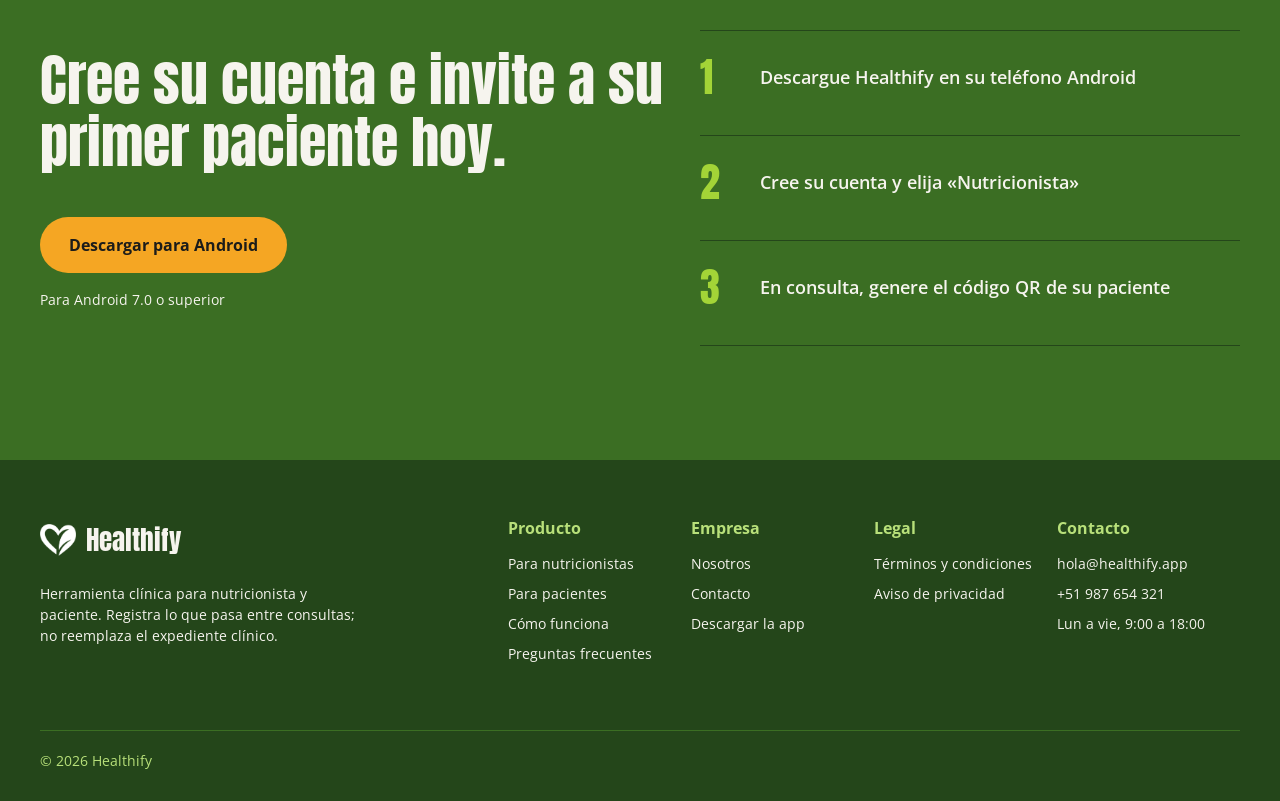
==== commit 9f97b671: "feat(home): add dual app download options to header, hero and mobile drawer" ====
--- a/index.html
+++ b/index.html
@@ -42,7 +42,25 @@
             <button class="lang-switch__opt" type="button" data-lang="es" lang="es" aria-pressed="true" aria-label="Español">ES</button>
             <button class="lang-switch__opt" type="button" data-lang="en" lang="en" aria-pressed="false" aria-label="English">EN</button>
           </div>
-      <a class="btn btn--primary header__cta" href="https://appdistribution.firebase.dev/i/1dec518f210ca662" data-i18n="cta_download">Descargar para Android</a>
+      <div class="header-download" data-download>
+        <button class="btn btn--primary header__cta" type="button" aria-expanded="false" aria-controls="header-download-list"
+                aria-label="Elegir qué app descargar" data-i18n-aria="header_download_aria" data-download-toggle>
+          <span data-i18n="header_download">Descargar</span>
+          <span class="icon-chevron" aria-hidden="true"></span>
+        </button>
+        <ul class="header-download__panel" id="header-download-list" hidden>
+          <li><a class="header-download__opt" href="https://appdistribution.firebase.dev/i/ff7af63bc7988299">
+            <span class="header-download__logo"><img src="assets/icons/flutter.svg" width="24" height="24" alt="" aria-hidden="true" /></span>
+            <span class="header-download__text"><span class="header-download__title" data-i18n="download_nutri">Nutricionista</span><span class="header-download__sub" data-i18n="download_nutri_sub">App Flutter · Android 7.0 o superior</span></span>
+            <span class="header-download__arrow" aria-hidden="true"></span>
+          </a></li>
+          <li><a class="header-download__opt" href="https://appdistribution.firebase.dev/i/1dec518f210ca662">
+            <span class="header-download__logo"><img src="assets/icons/android.svg" width="24" height="24" alt="" aria-hidden="true" /></span>
+            <span class="header-download__text"><span class="header-download__title" data-i18n="download_patient">Paciente</span><span class="header-download__sub" data-i18n="download_patient_sub">App nativa · Android 7.0 o superior</span></span>
+            <span class="header-download__arrow" aria-hidden="true"></span>
+          </a></li>
+        </ul>
+      </div>
       <button class="menu-toggle" type="button" aria-expanded="false" aria-controls="mobile-menu"
               aria-label="Abrir menú" data-menu-toggle>
         <svg class="icon-open" width="20" height="14" viewBox="0 0 20 14" aria-hidden="true" focusable="false"><path d="M0 1h20M0 7h20M0 13h20" stroke="currentColor" stroke-width="2"/></svg>
@@ -68,7 +86,14 @@
             <button class="lang-switch__opt" type="button" data-lang="en" lang="en" aria-pressed="false" aria-label="English">EN</button>
           </div>
         </div>
-        <a class="btn btn--primary" href="https://appdistribution.firebase.dev/i/1dec518f210ca662" data-i18n="cta_download">Descargar para Android</a>
+        <div class="download mobile-menu__download">
+          <p class="download__label" data-i18n="download_label">Descarga Healthify para Android</p>
+          <div class="download__buttons">
+            <a class="btn btn--primary" href="https://appdistribution.firebase.dev/i/ff7af63bc7988299"><span class="btn__logo"><img src="assets/icons/flutter.svg" width="24" height="24" alt="" aria-hidden="true" /></span><span data-i18n="download_nutri">Nutricionista</span></a>
+            <a class="btn btn--cream" href="https://appdistribution.firebase.dev/i/1dec518f210ca662"><span class="btn__logo"><img src="assets/icons/android.svg" width="24" height="24" alt="" aria-hidden="true" /></span><span data-i18n="download_patient">Paciente</span></a>
+          </div>
+          <p class="download__req" data-i18n="download_req">Android 7.0 o superior</p>
+        </div>
       </div>
     </div>
   </header>
@@ -83,11 +108,14 @@
             <div class="container hero__content">
               <p class="hero__title" aria-hidden="true" data-i18n="hero_title">Una app para los dos lados de la consulta</p>
               <p class="hero__lead" data-i18n="hero_lead">El paciente registra su comida con una foto. Su nutricionista lo ve en el seguimiento, ajusta el plan y lo publica. Los dos trabajan sobre la misma versión.</p>
-              <div class="hero__actions">
-                <a class="btn btn--primary" href="https://appdistribution.firebase.dev/i/1dec518f210ca662" data-i18n="cta_download">Descargar para Android</a>
-                <a class="btn btn--outline-light" href="#consulta" data-i18n="hero_screens">Ver las pantallas</a>
+              <div class="download hero__download">
+                <p class="download__label" data-i18n="download_label">Descarga Healthify para Android</p>
+                <div class="download__buttons">
+                  <a class="btn btn--primary" href="https://appdistribution.firebase.dev/i/ff7af63bc7988299"><span class="btn__logo"><img src="assets/icons/flutter.svg" width="24" height="24" alt="" aria-hidden="true" /></span><span data-i18n="download_nutri">Nutricionista</span></a>
+                  <a class="btn btn--cream" href="https://appdistribution.firebase.dev/i/1dec518f210ca662"><span class="btn__logo"><img src="assets/icons/android.svg" width="24" height="24" alt="" aria-hidden="true" /></span><span data-i18n="download_patient">Paciente</span></a>
+                </div>
+                <p class="download__req" data-i18n="download_req">Android 7.0 o superior</p>
               </div>
-              <a class="hero__invite" href="#pacientes" data-i18n="hero_invite">¿Te invitó tu nutricionista? Descarga la app y escanea su código.</a>
             </div>
             <div class="hero__shots">
               <div class="hero__panel" aria-hidden="true"></div>
@@ -353,7 +381,7 @@
             <ul>
               <li><a href="about-us.html" data-i18n="nav_about">Nosotros</a></li>
               <li><a href="contact.html" data-i18n="nav_contact">Contacto</a></li>
-              <li><a href="https://appdistribution.firebase.dev/i/1dec518f210ca662" data-i18n="footer_download">Descargar la app</a></li>
+              <li><a href="https://appdistribution.firebase.dev/i/ff7af63bc7988299" data-i18n="footer_download">Descargar la app</a></li>
             </ul>
           </div>
           <div class="footer__col">
--- a/css/styles.css
+++ b/css/styles.css
@@ -159,6 +159,28 @@
 .btn--outline:hover { background: var(--green-50); }
 .btn--green { background: var(--green-700); color: var(--white); }
 .btn--green:hover { background: var(--green-900); }
+.btn--cream { background: var(--cream); color: var(--ink); }
+.btn--cream:hover { background: var(--neutral-100); }
+.btn__logo { display: inline-flex; flex: none; width: 24px; height: 24px; }
+.btn__logo img { width: 100%; height: 100%; object-fit: contain; }
+
+/* Elegir app: etiqueta, Nutricionista / Paciente y el requisito (hero y menú mobile) */
+.download { display: grid; text-align: center; }
+.download__label { font: var(--t-label-16); color: var(--lime-200); }
+.download__buttons { display: grid; gap: 12px; margin-top: 12px; }
+.download__buttons .btn { width: 100%; gap: 10px; }
+.download__req { font: var(--t-body-14); color: var(--cream); margin-top: 14px; }
+
+/* Íconos de una sola tinta: el SVG es la máscara y el color sale de currentColor */
+.icon-chevron, .header-download__arrow {
+  flex: none; width: 20px; height: 20px; background: currentColor;
+  -webkit-mask: url("../assets/icons/chevron-down.svg") center / contain no-repeat;
+          mask: url("../assets/icons/chevron-down.svg") center / contain no-repeat;
+}
+.header-download__arrow {
+  -webkit-mask-image: url("../assets/icons/chevron-right.svg");
+          mask-image: url("../assets/icons/chevron-right.svg");
+}
 .btn[aria-disabled="true"] { cursor: progress; }
 /* Botones de ejemplo dentro de una maqueta: misma forma, no interactivos */
 .btn--static { cursor: default; pointer-events: none; }
@@ -224,7 +246,31 @@
   box-shadow: inset 0 0 0 4px var(--green-900);
 }
 
-.header__cta { flex: none; }
+.header-download { position: relative; flex: none; }
+.header__cta[aria-expanded="true"] .icon-chevron { transform: rotate(180deg); }
+.header-download__panel {
+  --focus: var(--green-700);
+  position: absolute; top: calc(100% + 8px); right: 0; z-index: 41;
+  width: max-content; min-width: 360px; padding: 8px;
+  background: var(--cream); color: var(--ink);
+  border-radius: var(--r-16); box-shadow: 0 8px 24px rgba(28, 28, 26, .3);
+}
+.header-download__panel li + li { border-top: 1px solid var(--line); }
+.header-download__opt {
+  display: flex; align-items: center; gap: 14px;
+  padding: 12px 16px; border-radius: var(--r-12);
+  color: var(--ink); text-decoration: none;
+}
+.header-download__opt:hover, .header-download__opt:focus-visible { background: var(--green-50); }
+.header-download__logo {
+  display: grid; place-items: center; flex: none;
+  width: 40px; height: 40px; border-radius: 50%; background: var(--green-100);
+}
+.header-download__logo img { width: 24px; height: 24px; object-fit: contain; }
+.header-download__text { display: grid; flex: 1; }
+.header-download__title { font: var(--t-strong-16); }
+.header-download__sub { font: var(--t-body-14); color: var(--text-2); white-space: nowrap; }
+.header-download__arrow { margin-left: auto; color: var(--green-700); }
 
 .menu-toggle {
   display: none; margin-left: auto;
@@ -271,7 +317,7 @@
 .mobile-menu .btn { width: 100%; }
 
 @media (max-width: 1199.98px) {
-  .nav, .site-header .lang-switch--header, .header__cta { display: none; }
+  .nav, .site-header .lang-switch--header, .header-download { display: none; }
   .menu-toggle { display: inline-flex; }
 }
 @media (min-width: 1200px) {
@@ -343,15 +389,7 @@
 .hero__content { padding-top: 24px; }
 .hero__title { font: var(--t-m-display); }
 .hero__lead { font: var(--t-body-16); color: var(--lime-200); margin-top: 16px; }
-.hero__actions { display: grid; gap: 12px; margin-top: 24px; }
-.hero__actions .btn { width: 100%; }
-.hero__invite {
-  display: inline-block; margin-top: 16px;
-  font: var(--t-label-16); color: var(--cream);
-  text-decoration: underline; text-underline-offset: 3px;
-  border-radius: var(--r-8);
-}
-.hero__invite:hover { text-decoration-thickness: 2px; }
+.hero__download { margin-top: 24px; }
 .hero__shots { position: relative; height: 282px; margin-top: 32px; overflow: hidden; }
 .hero__panel, .hero__phone--side { display: none; }
 .hero__phone--main { --pw: 240px; position: absolute; left: 50%; top: 0; transform: translateX(-50%); }
@@ -368,9 +406,9 @@
   .hero__content { padding-top: 40px; text-align: center; }
   .hero__title { font: var(--t-display-m); max-width: 880px; margin-inline: auto; }
   .hero__lead { font: var(--t-body-20); max-width: 780px; margin: 30px auto 0; }
-  .hero__actions { display: flex; justify-content: center; gap: 16px; margin-top: 56px; }
-  .hero__actions .btn { width: auto; }
-  .hero__invite { margin-top: 20px; }
+  .hero__download { margin-top: 30px; }
+  .hero__download .download__buttons { display: flex; justify-content: center; gap: 16px; }
+  .hero__download .btn { width: auto; }
   .hero__shots { flex: 1 0 324px; height: auto; margin-top: 46px; }
   .hero__panel {
     display: block; position: absolute; top: 160px; left: 50%;
@@ -1186,6 +1224,11 @@
   .btn--primary:hover { transform: translateY(-2px); box-shadow: 0 8px 20px rgba(245, 166, 35, .35); }
   .btn--primary:active { transform: none; box-shadow: none; }
 
+  .icon-chevron { transition: transform .2s ease; }
+  .header-download__opt { transition: background-color .15s ease; }
+  .header-download__panel:not([hidden]) { animation: dropdown-in .16s ease-out both; }
+  @keyframes dropdown-in { from { opacity: 0; transform: translateY(-4px); } }
+
   .js .reveal {
     opacity: 0; transform: translateY(24px);
     transition: opacity .7s ease, transform .7s cubic-bezier(.2, .7, .2, 1);
@@ -1193,13 +1236,12 @@
   }
   .js .reveal.is-visible { opacity: 1; transform: none; }
 
-  .js .hero__title, .js .hero__lead, .js .hero__actions, .js .hero__invite, .js .hero__shots,
+  .js .hero__title, .js .hero__lead, .js .hero__download, .js .hero__shots,
   .js .about-hero .container > * {
     animation: hero-in .8s cubic-bezier(.2, .7, .2, 1) both;
   }
   .js .hero__lead, .js .about-hero .container > :nth-child(2) { animation-delay: .1s; }
-  .js .hero__actions, .js .about-hero .container > :nth-child(3) { animation-delay: .2s; }
-  .js .hero__invite { animation-delay: .28s; }
+  .js .hero__download, .js .about-hero .container > :nth-child(3) { animation-delay: .2s; }
   .js .hero__shots { animation-delay: .3s; animation-name: hero-media-in; }
   @keyframes hero-in { from { opacity: 0; transform: translateY(24px); } }
   @keyframes hero-media-in { from { opacity: 0; transform: translateY(32px) scale(.97); } }
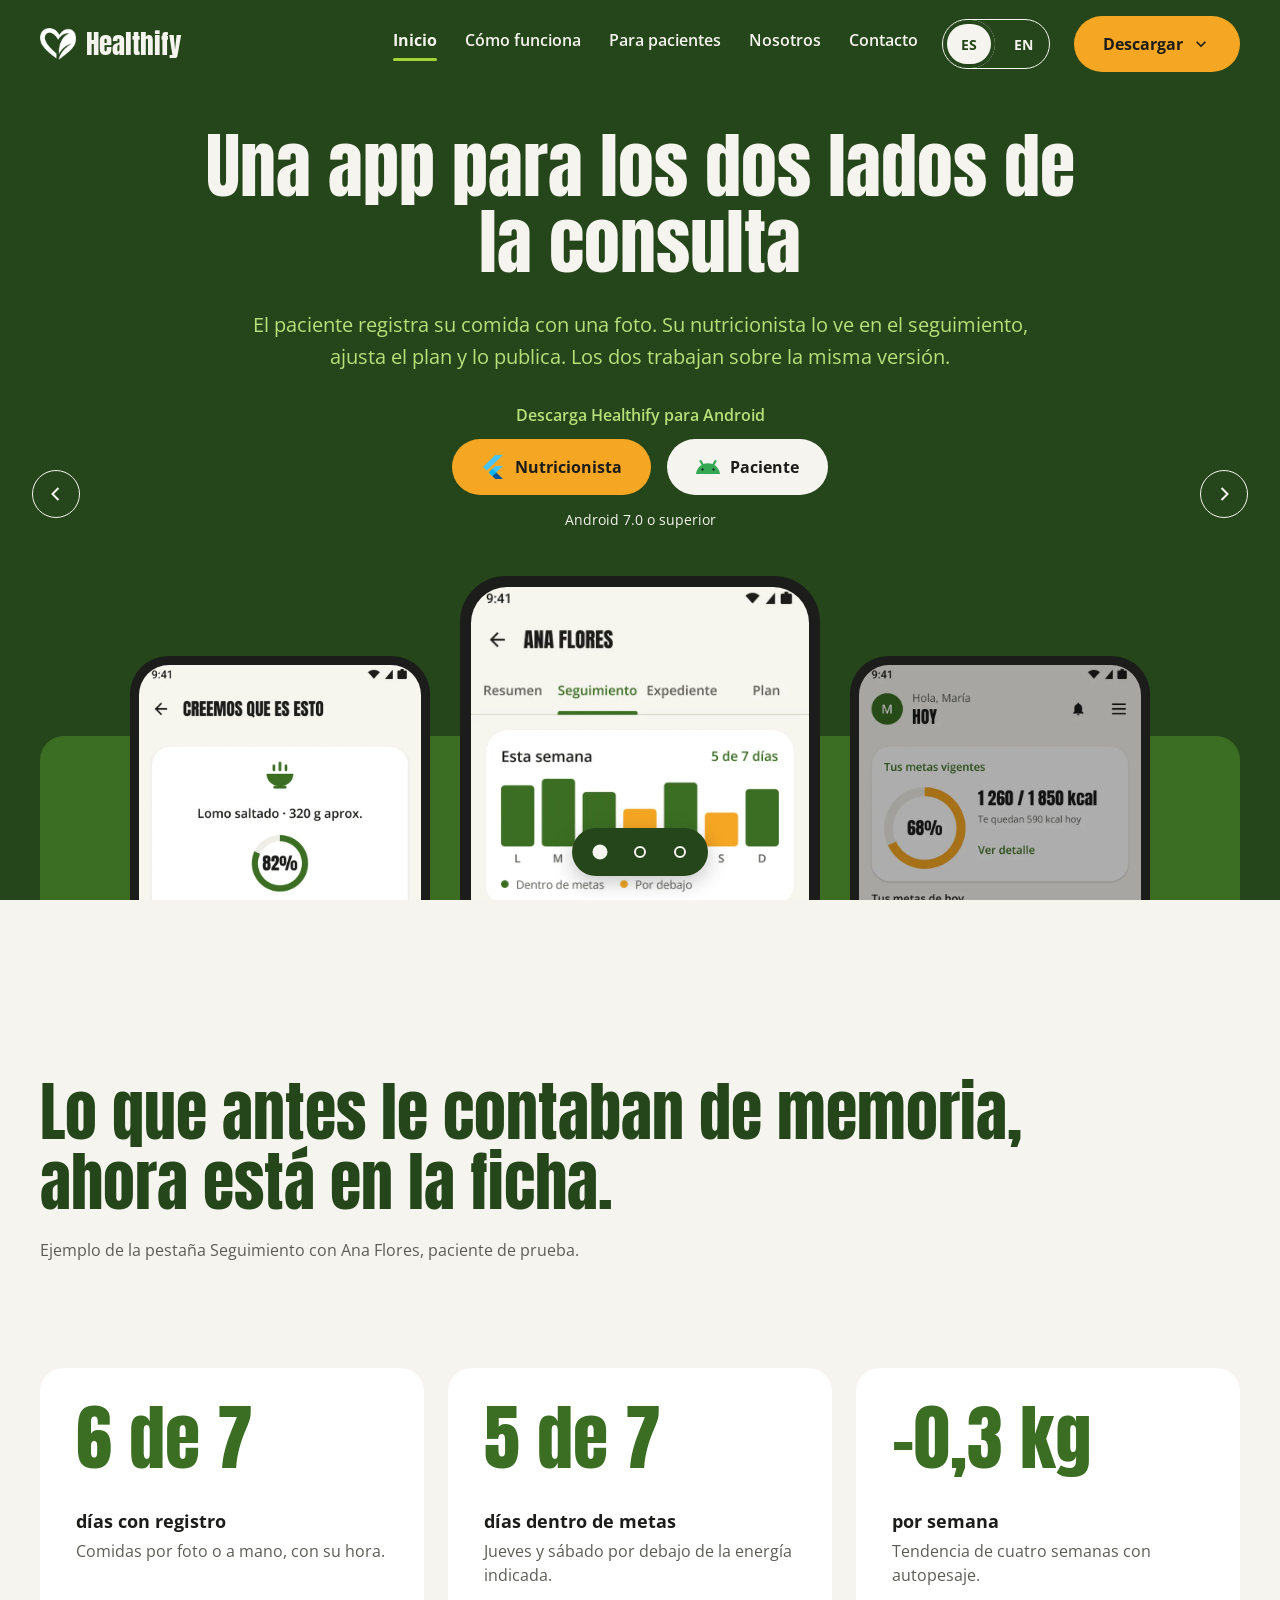
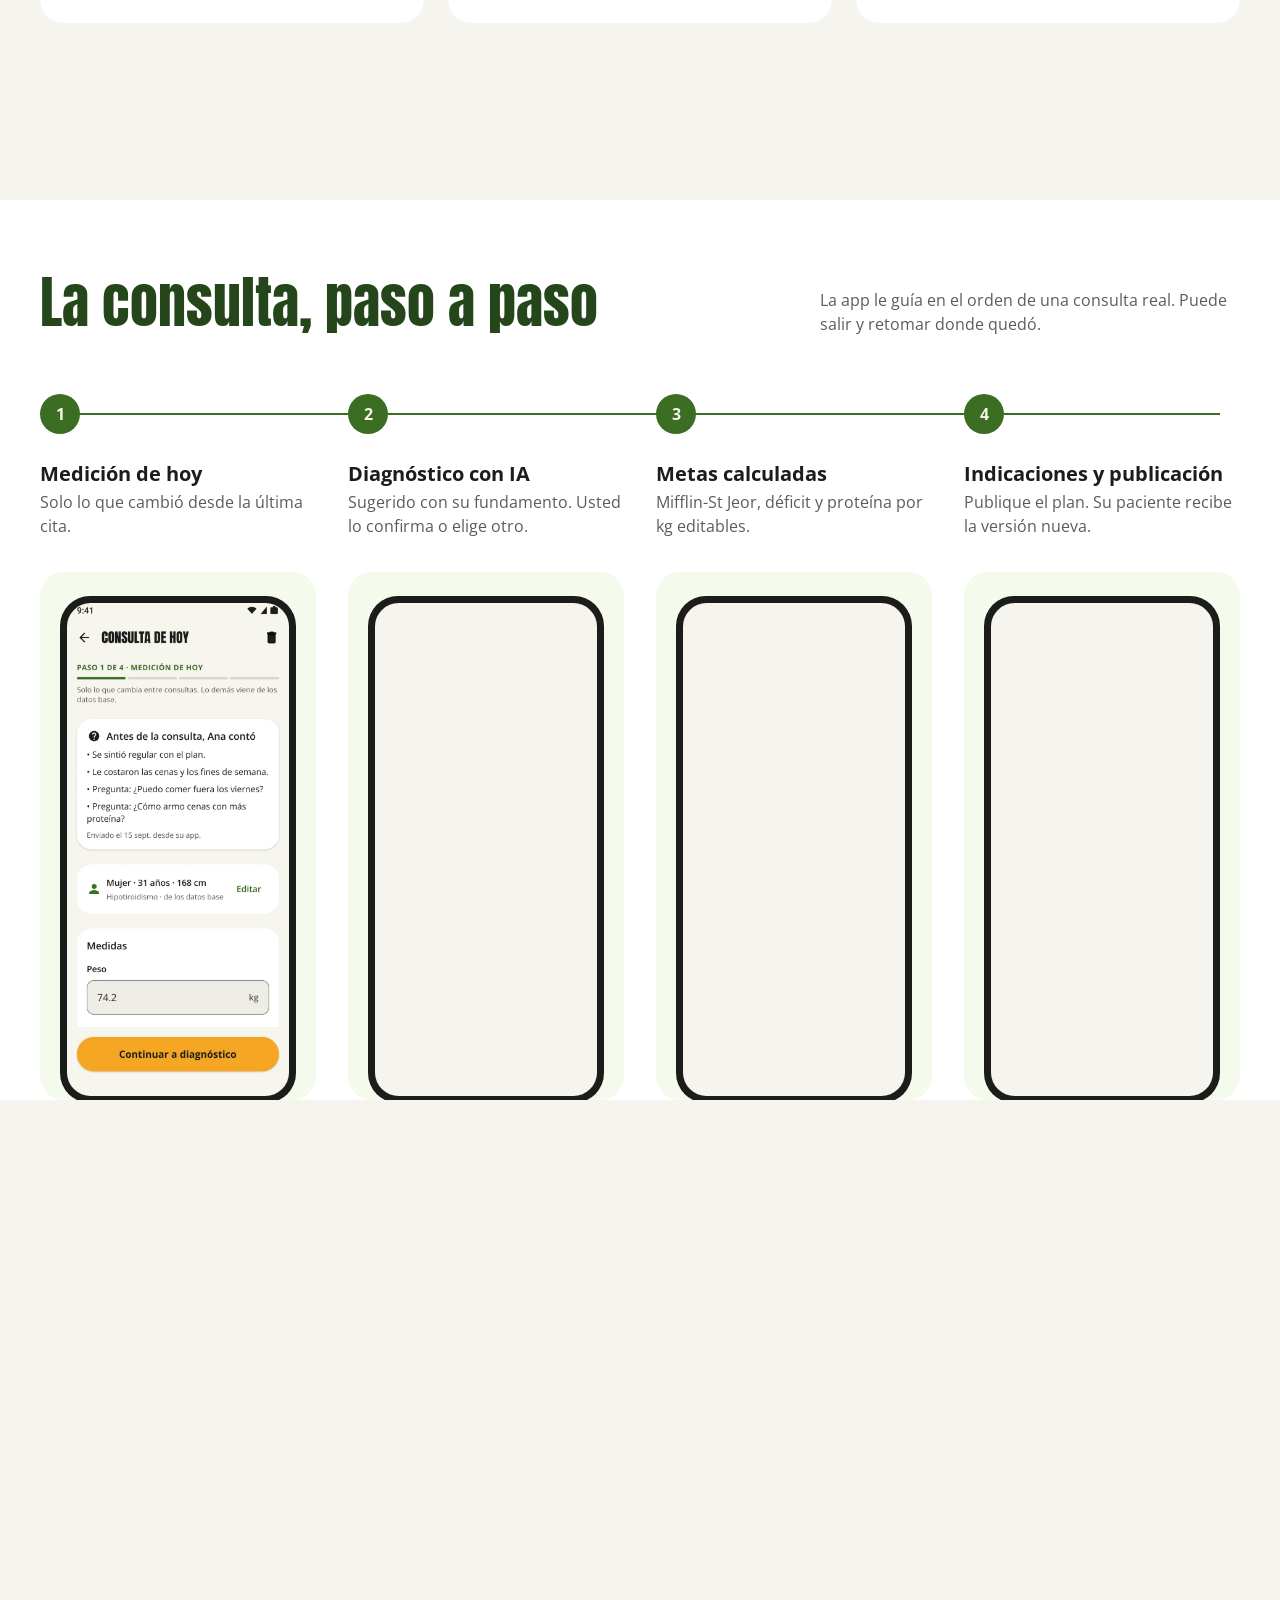
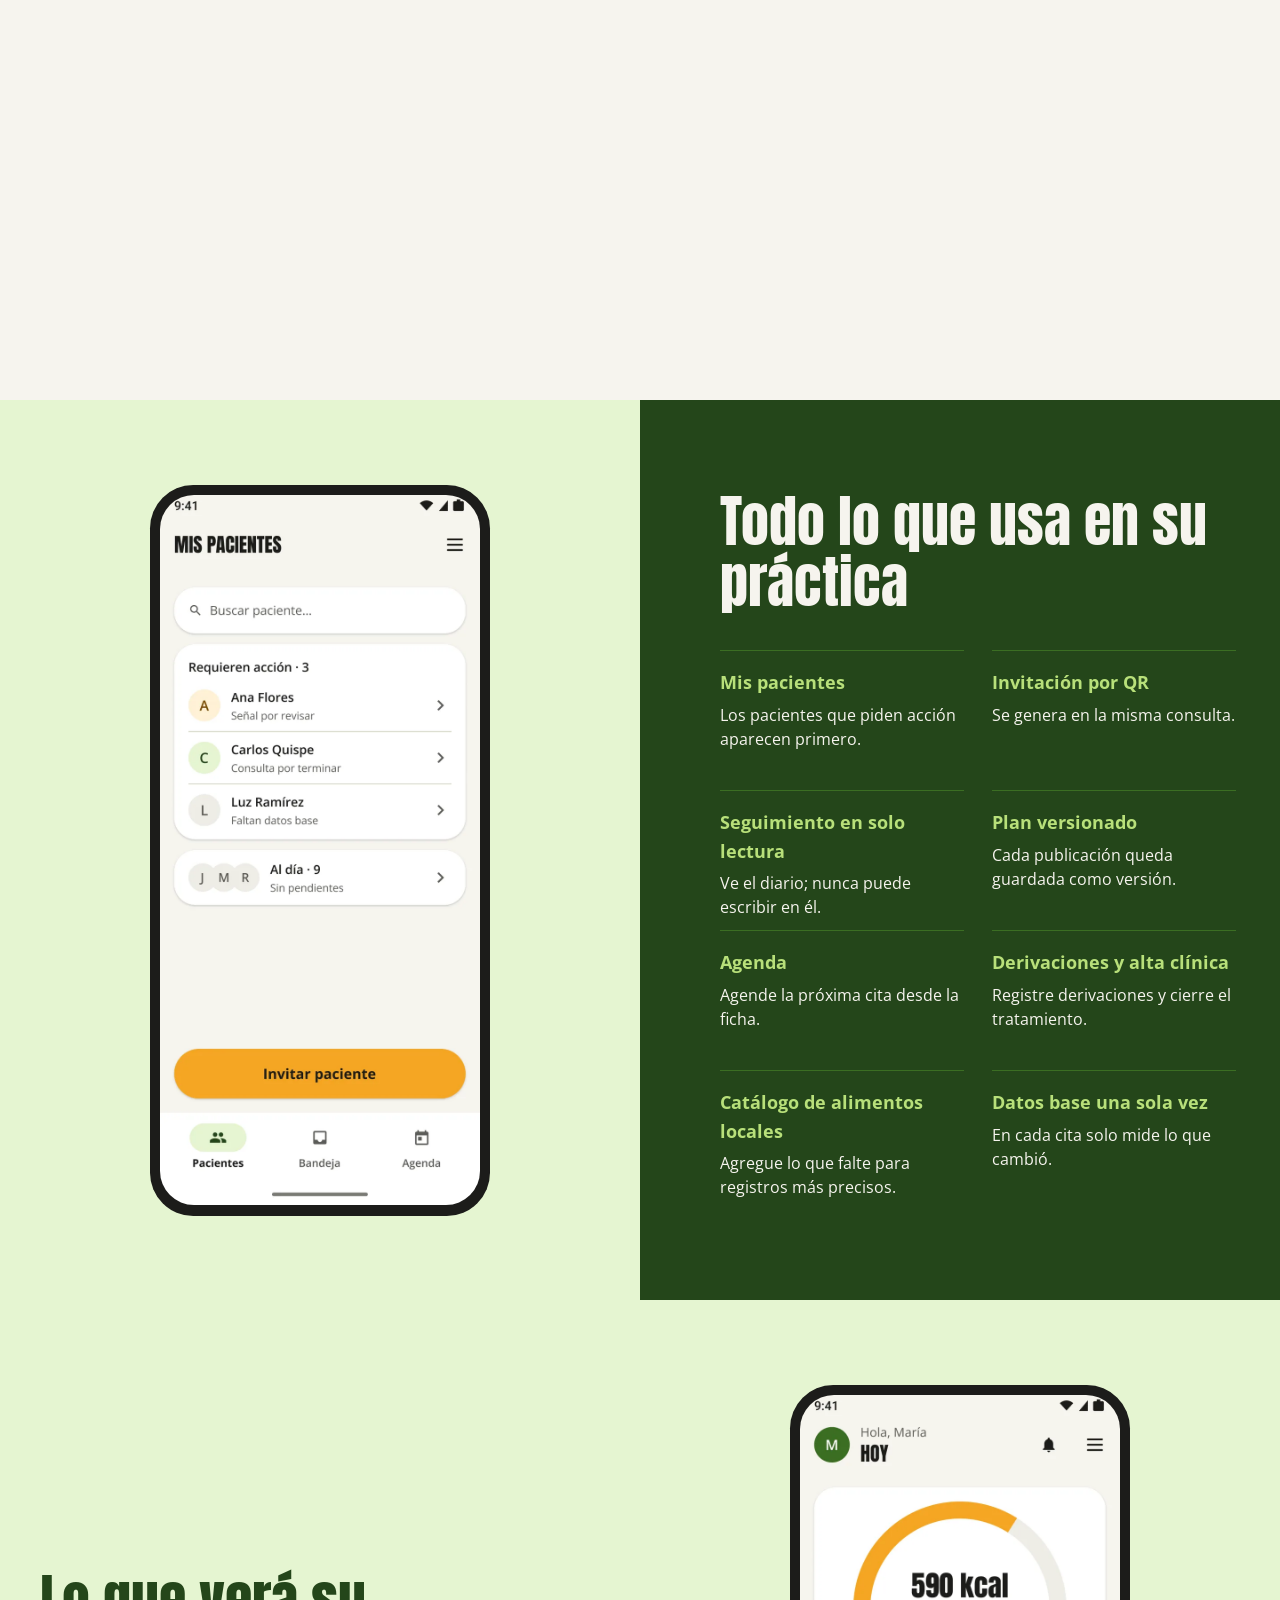
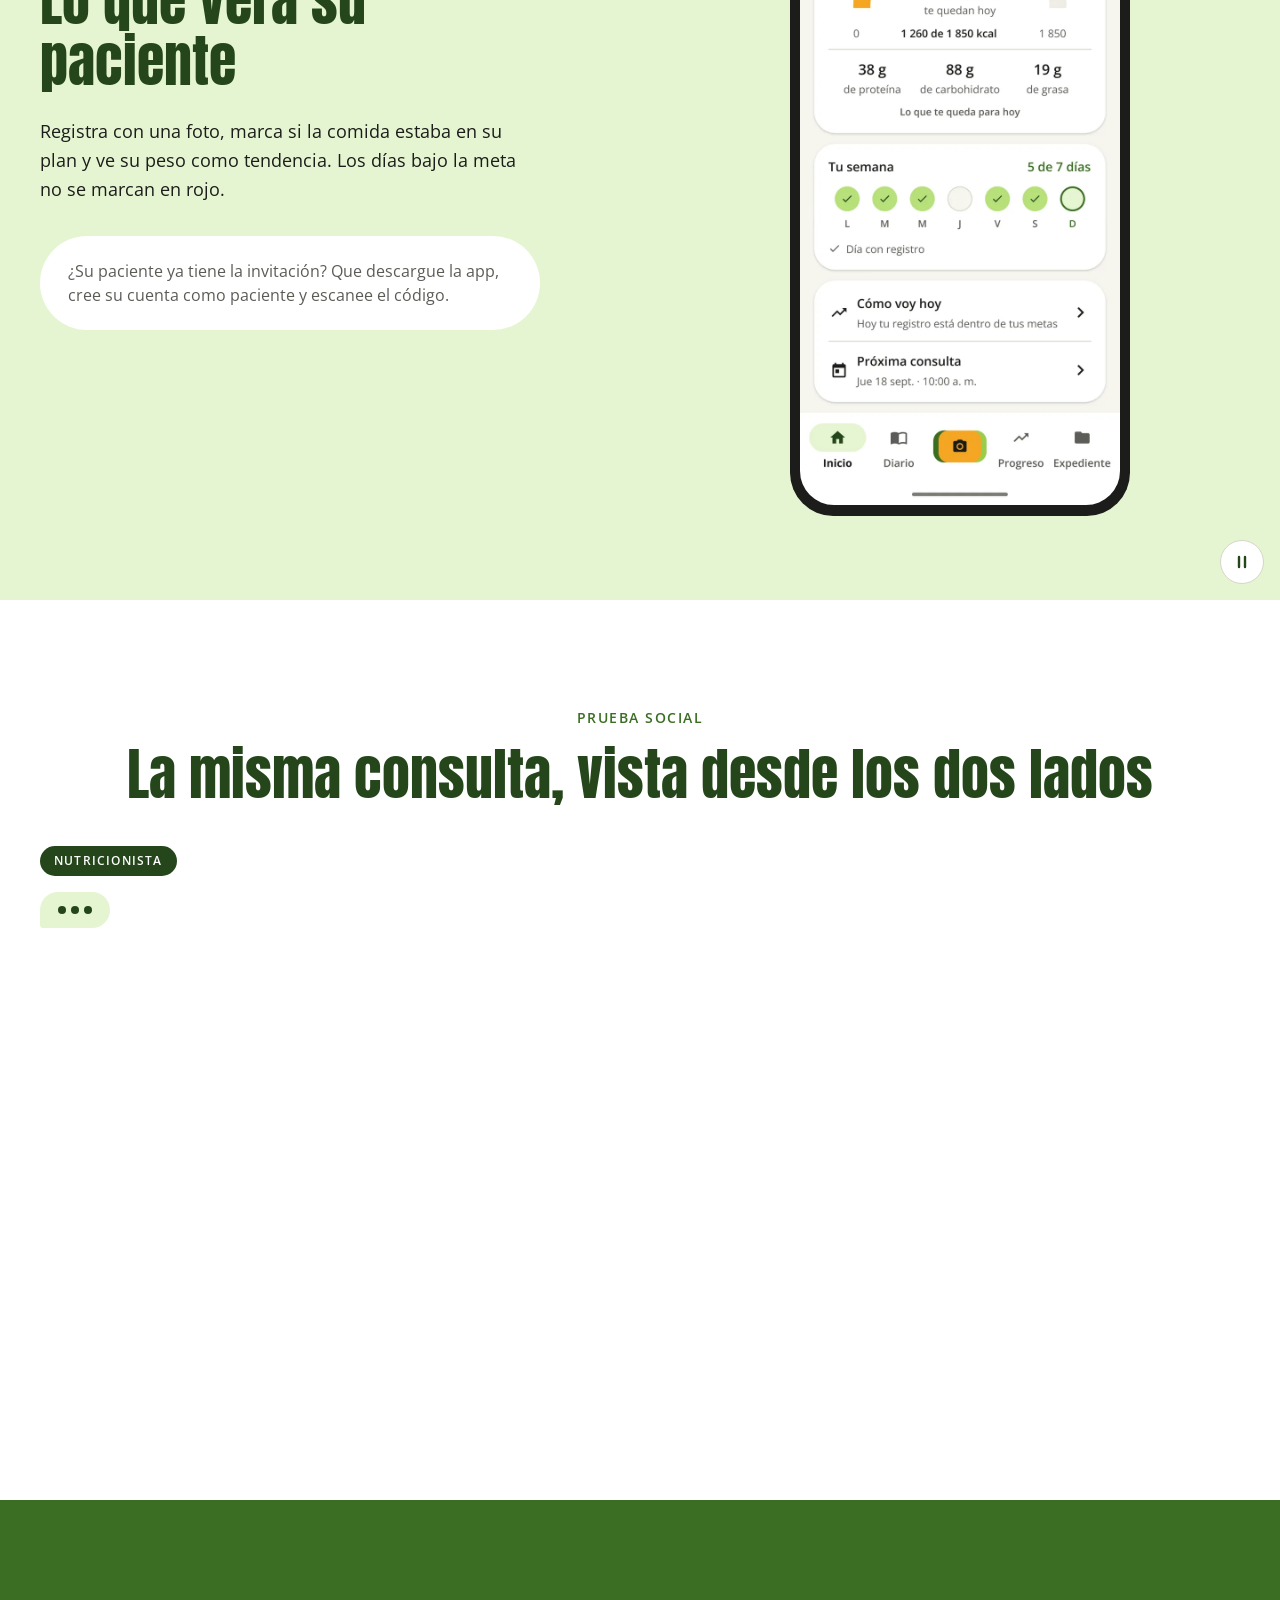
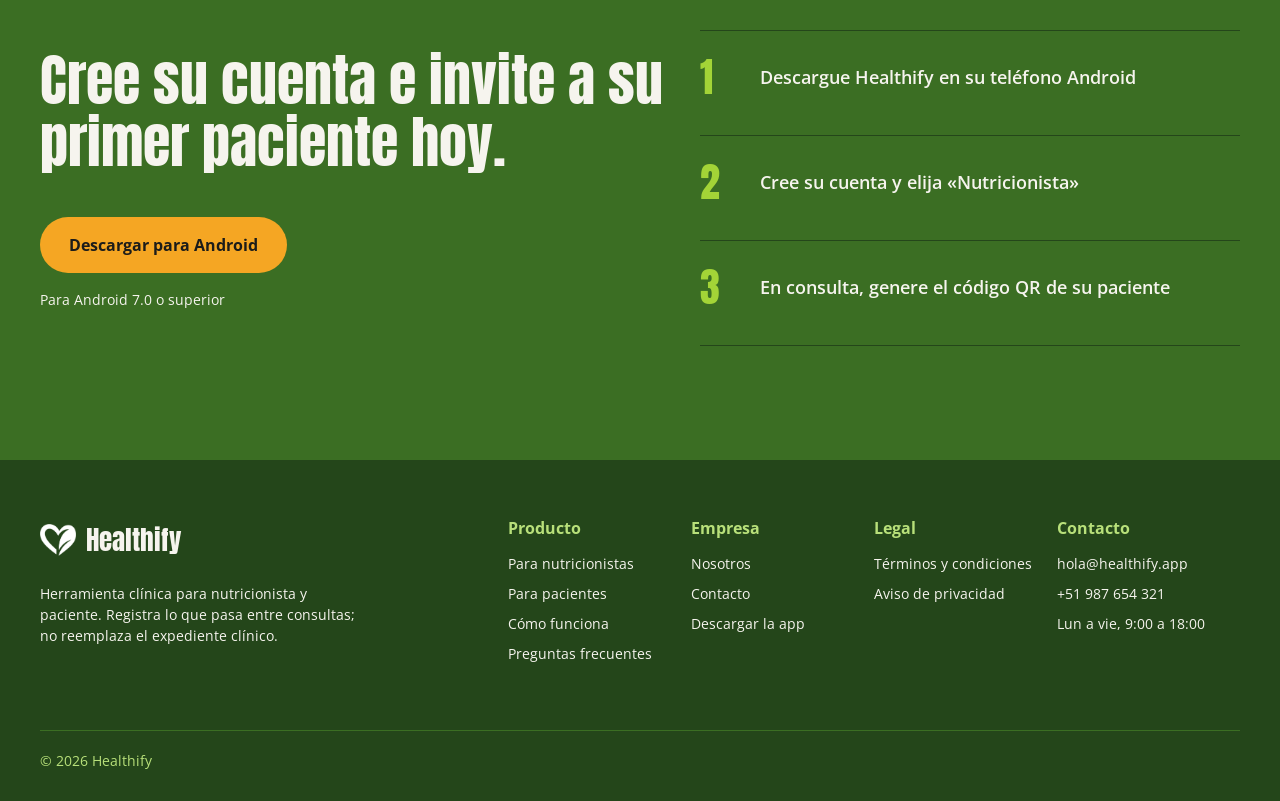
==== commit fc14b062: "chore: update about-the-team and about-the-product" ====
--- a/index.html
+++ b/index.html
@@ -124,7 +124,7 @@
               <div class="phone hero__phone--side hero__phone--right"><img class="phone__screen" data-i18n-img src="assets/images/app/pt3m.webp" width="720" height="1600" alt="Inicio del paciente con el aviso «Tus metas cambiaron» después de que su nutricionista publicó un plan nuevo" data-i18n-alt="alt_pt3m" loading="lazy" decoding="async" /></div>
             </div>
           </div>
-          <div class="carousel__slide hero__video-slide" id="hero-slide-2" role="group" aria-roledescription="diapositiva" aria-label="2 de 3" data-video-url="">
+          <div class="carousel__slide hero__video-slide" id="hero-slide-2" role="group" aria-roledescription="diapositiva" aria-label="2 de 3" data-video-url="https://youtu.be/pAVLE85cz28">
             <div class="container">
               <h2 class="video__title" data-i18n="hero_video_team">El equipo de Healthify</h2>
               <div class="video">
@@ -141,7 +141,7 @@
               </div>
             </div>
           </div>
-          <div class="carousel__slide hero__video-slide" id="hero-slide-3" role="group" aria-roledescription="diapositiva" aria-label="3 de 3" data-video-url="">
+          <div class="carousel__slide hero__video-slide" id="hero-slide-3" role="group" aria-roledescription="diapositiva" aria-label="3 de 3" data-video-url="https://youtu.be/DZYdMQDex78">
             <div class="container">
               <h2 class="video__title" data-i18n="hero_video_product">Así funciona Healthify</h2>
               <div class="video">
@@ -343,7 +343,7 @@
       <div class="container cta__grid">
         <div>
           <h2 class="cta__title" id="cta-title" data-i18n="cta_title">Cree su cuenta e invite a su primer paciente hoy.</h2>
-          <a class="btn btn--primary cta__btn" href="https://appdistribution.firebase.dev/i/1dec518f210ca662" data-i18n="cta_download">Descargar para Android</a>
+          <a class="btn btn--primary cta__btn" href="https://appdistribution.firebase.dev/i/ff7af63bc7988299" data-i18n="cta_download">Descargar para Android</a>
           <p class="cta__req" data-i18n="cta_req">Para Android 7.0 o superior</p>
         </div>
         <ol class="cta__steps">
--- a/css/styles.css
+++ b/css/styles.css
@@ -457,6 +457,7 @@
   padding: 0 8% 18%;
   background: radial-gradient(120% 90% at 100% 0%, var(--green-700) 0%, var(--green-900) 100%);
 }
+.video__thumb { position: absolute; inset: 0; z-index: 1; width: 100%; height: 100%; object-fit: cover; }
 .video__logo { width: 56px; height: auto; }
 .video__names { display: flex; flex-wrap: wrap; gap: 8px; }
 .video__names li {
